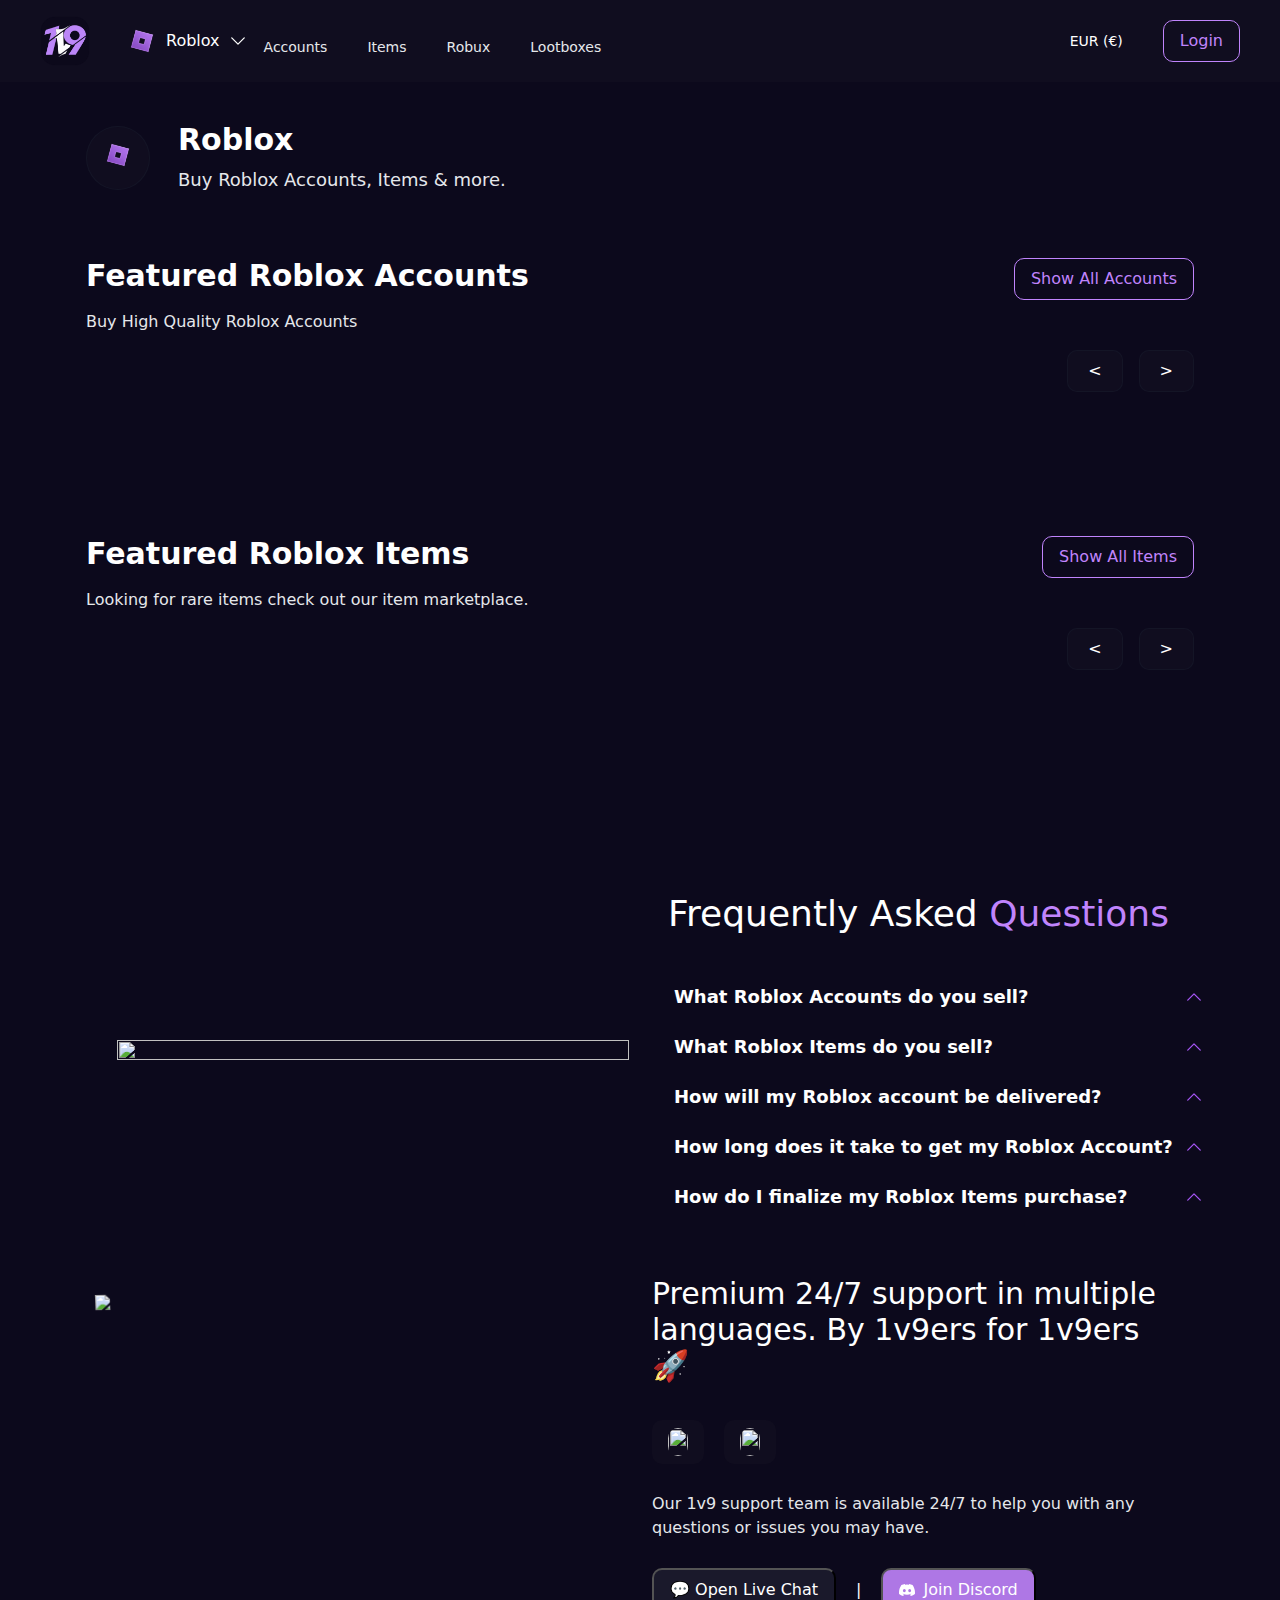
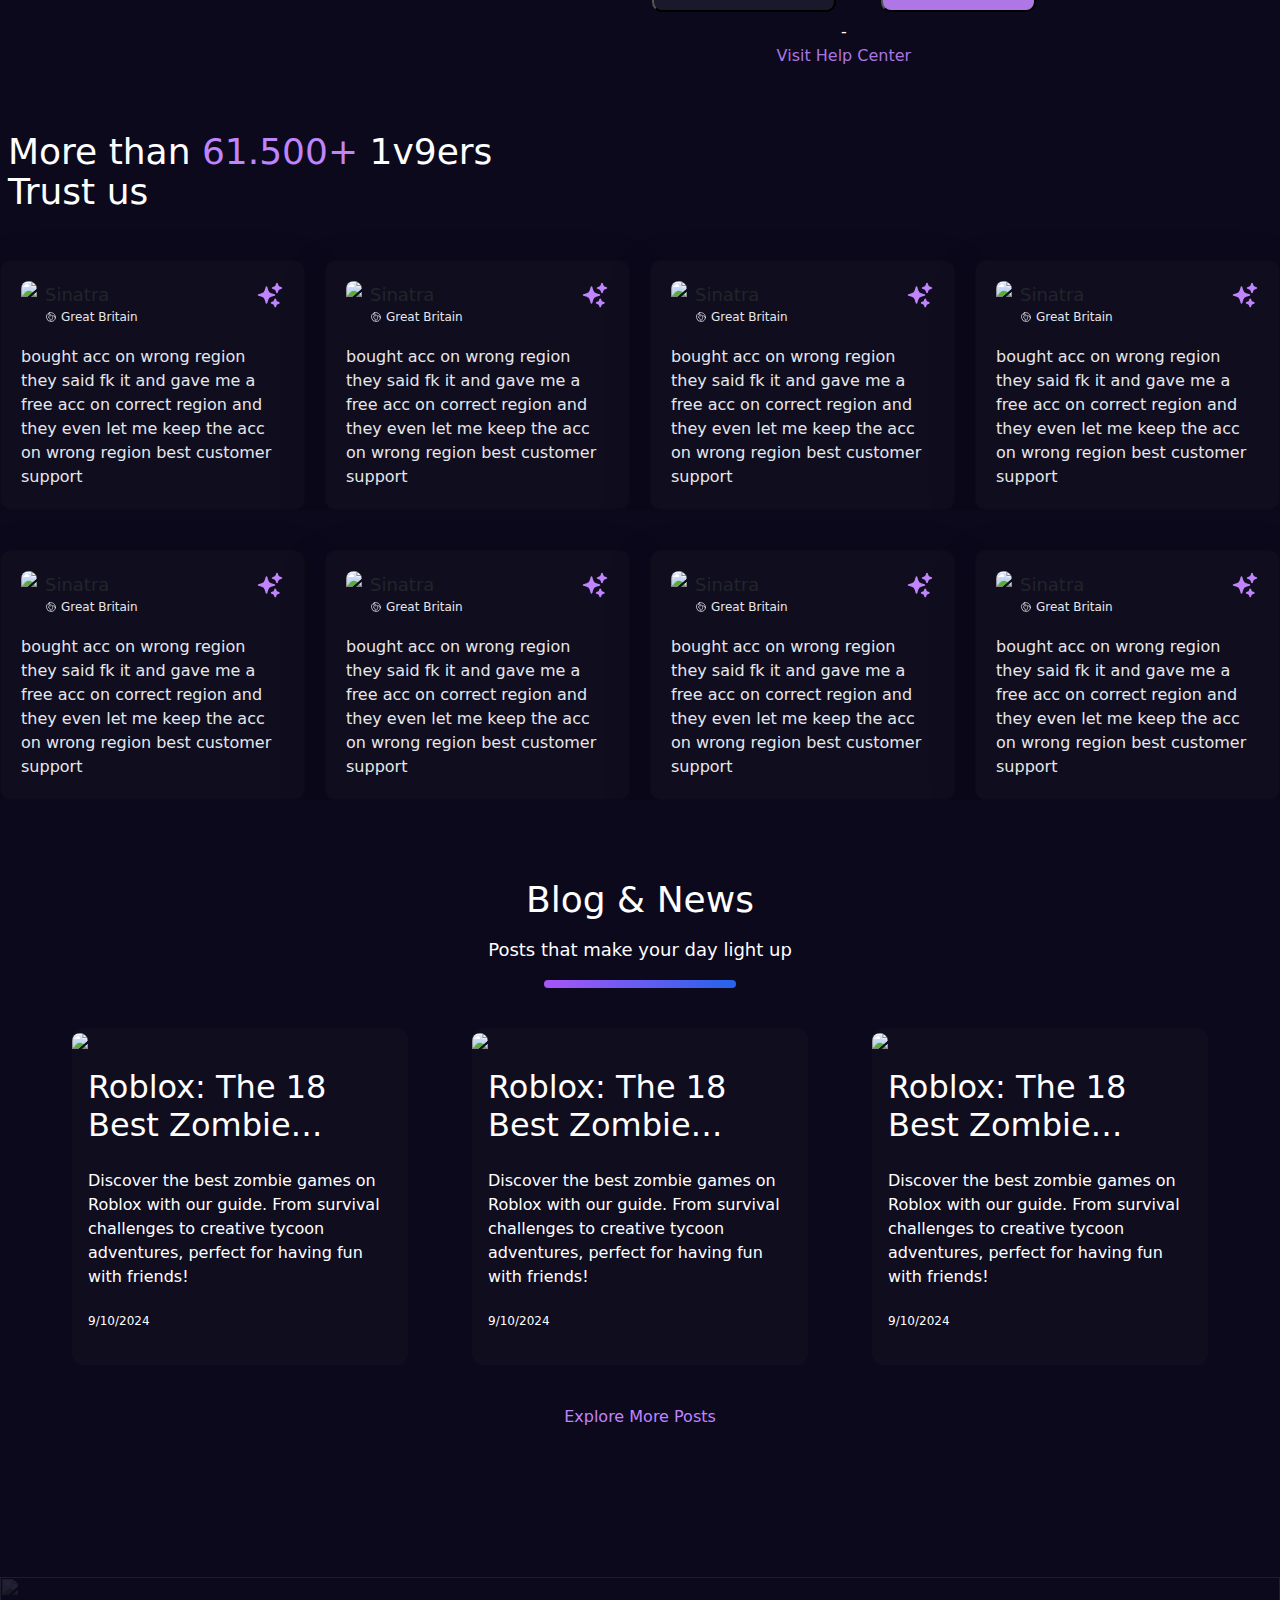
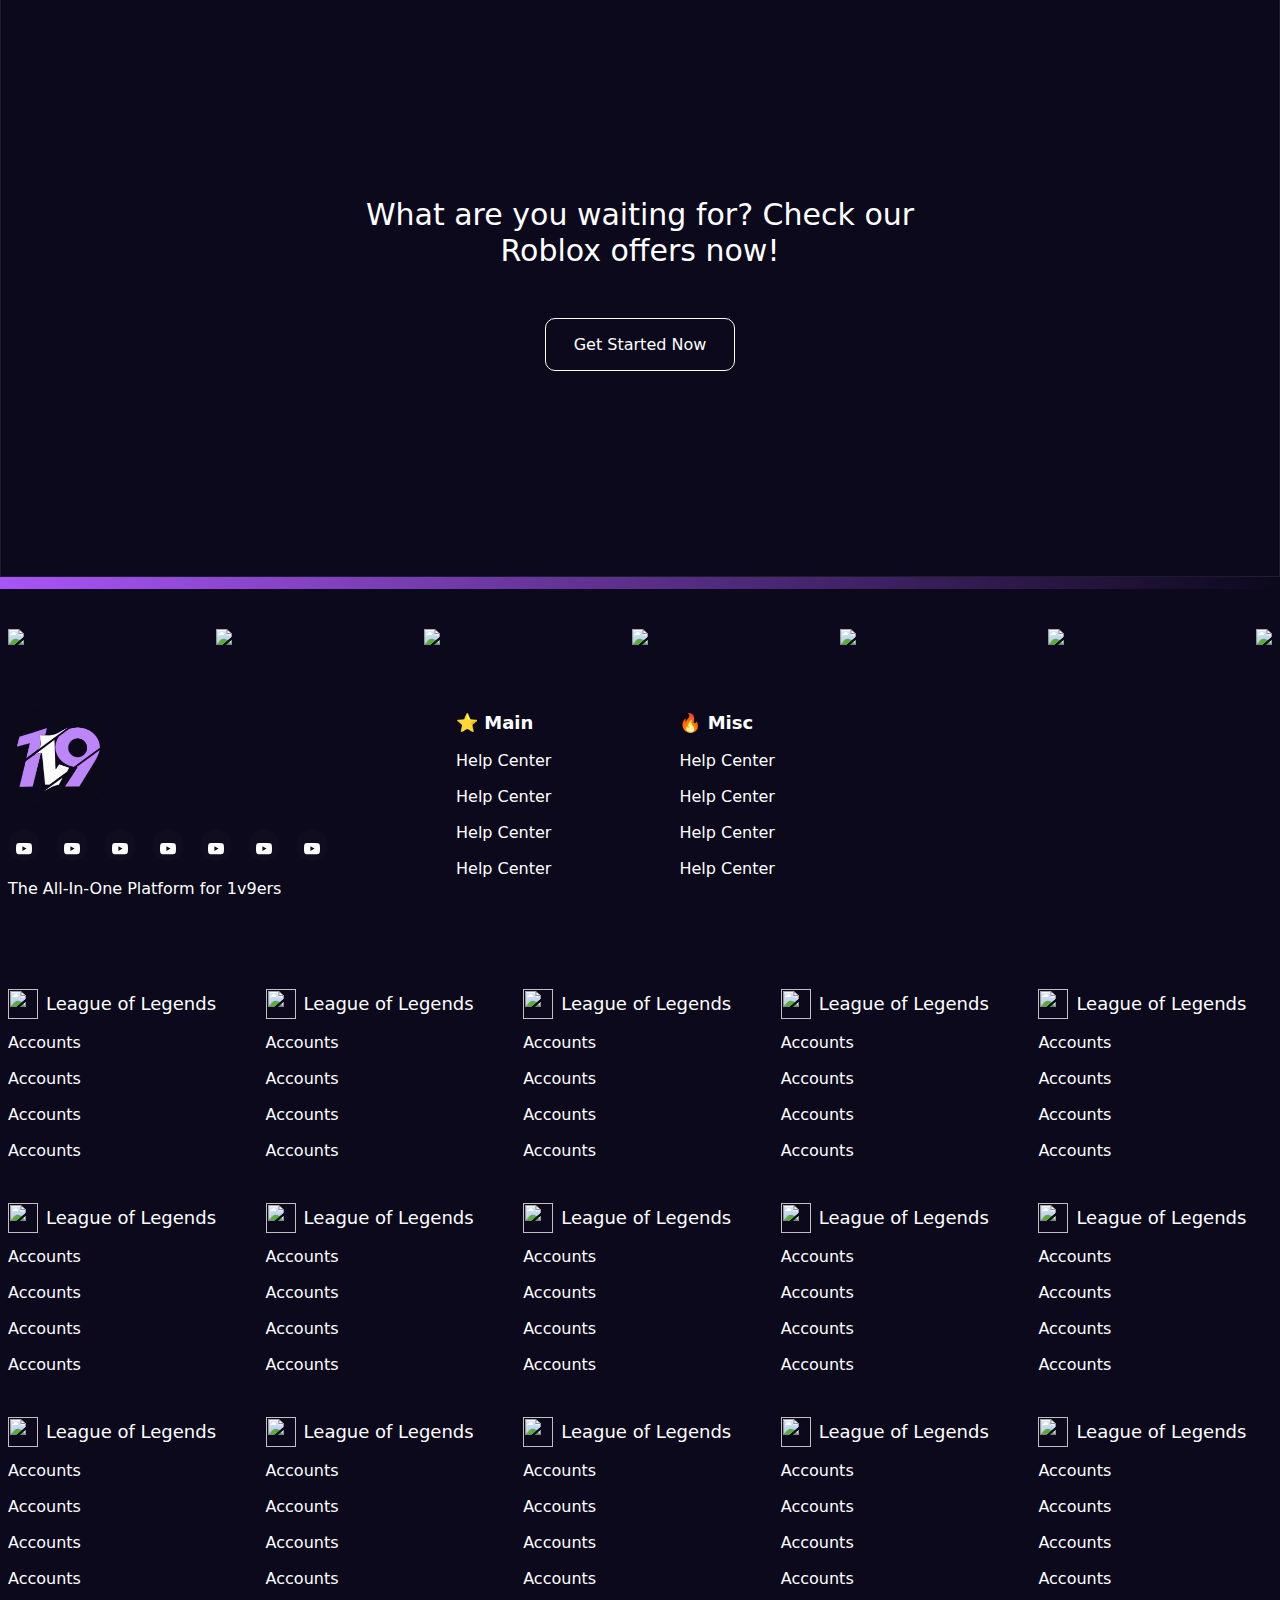
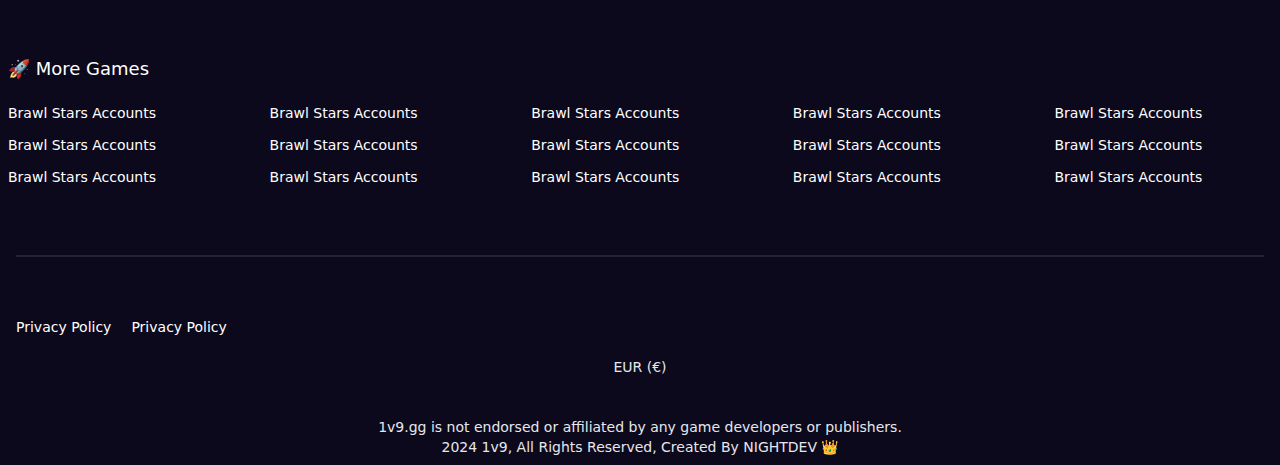
==== index.html @ 34dba6b2 "UI footer" ====
<!DOCTYPE html>
<html lang="en">
<head>
    <meta charset="UTF-8">
    <meta name="viewport" content="width=device-width, initial-scale=1.0">
    <title>Document</title>
    <link href="https://cdn.jsdelivr.net/npm/bootstrap@5.3.3/dist/css/bootstrap.min.css" rel="stylesheet" integrity="sha384-QWTKZyjpPEjISv5WaRU9OFeRpok6YctnYmDr5pNlyT2bRjXh0JMhjY6hW+ALEwIH" crossorigin="anonymous">
    <script src="https://cdn.jsdelivr.net/npm/bootstrap@5.3.3/dist/js/bootstrap.bundle.min.js" integrity="sha384-YvpcrYf0tY3lHB60NNkmXc5s9fDVZLESaAA55NDzOxhy9GkcIdslK1eN7N6jIeHz" crossorigin="anonymous"></script>
    <script src="https://cdnjs.cloudflare.com/ajax/libs/iconify/2.0.0/iconify.min.js" integrity="sha512-lYMiwcB608+RcqJmP93CMe7b4i9G9QK1RbixsNu4PzMRJMsqr/bUrkXUuFzCNsRUo3IXNUr5hz98lINURv5CNA==" crossorigin="anonymous" referrerpolicy="no-referrer"></script>
    <link rel="stylesheet" href="https://cdnjs.cloudflare.com/ajax/libs/OwlCarousel2/2.3.4/assets/owl.carousel.min.css" integrity="sha512-tS3S5qG0BlhnQROyJXvNjeEM4UpMXHrQfTGmbQ1gKmelCxlSEBUaxhRBj/EFTzpbP4RVSrpEikbmdJobCvhE3g==" crossorigin="anonymous" referrerpolicy="no-referrer" />
    <link rel="stylesheet" href="https://cdnjs.cloudflare.com/ajax/libs/OwlCarousel2/2.3.4/assets/owl.theme.default.min.css" integrity="sha512-sMXtMNL1zRzolHYKEujM2AqCLUR9F2C4/05cdbxjjLSRvMQIciEPCQZo++nk7go3BtSuK9kfa/s+a4f4i5pLkw==" crossorigin="anonymous" referrerpolicy="no-referrer" />
    <link rel="stylesheet" href="./styles/common.css"></head>
    <link rel="stylesheet" href="./styles/home.css"></head>
    <link rel="stylesheet" href="./styles/footer.css"></head>
<body>
    <div>
        <div class="mx-auto">
            <div class="header hidden xl:block xl:pb-10">
                <nav class="hidden bg-card shadow-xl xl:w-full justify-items-stretch z-50 rounded-b-20 d-flex flex-row align-items-center py-3 px-10 xl:gap-5 fixed">
                    <div class="shrink-0 d-flex 2xl:gap-16 gap-5 align-items-center">
                        <a href="/" class="opacity-80 hover:opacity-100">
                            <img width="50" height="50" alt="1v9.GG Logo" src="./images/logo.png"/>
                        </a>
                           <button type="button" class="btn-roblox px-4 rounded-20">
                                <div class="d-flex gap-2 align-items-center justify-content-between">
                                    <div class="d-flex gap-2 align-items-center">
                                        <img src="./images/logo-btn-roblox.webp" class="w-8 h-8"/>
                                        <span>
                                            Roblox
                                        </span>
                                    </div>
                                    <svg xmlns="http://www.w3.org/2000/svg" fill="none" viewBox="0 0 24 24" stroke-width="1.5" stroke="currentColor" aria-hidden="true" data-slot="icon" class="w-5"><path stroke-linecap="round" stroke-linejoin="round" d="m19.5 8.25-7.5 7.5-7.5-7.5"></path></svg>
                                </div>
                           </button>
                    </div>
                    <div class="d-flex gap-10 h-full align-items-center">
                        <ul class="d-flex gap-10 align-items-center text-sm text-gray-200">
                            <li class="relative">
                                <a href="#" class="link-hover flex gap-1 items-center hover:text-purple-300 cursor-pointer">
                                    <span class="iconify i-solar:shield-user-outline h-4 w-4"></span>
                                    Accounts
                                </a>
                            </li>
                            <li class="relative">
                                <a href="#" class="link-hover flex gap-1 items-center hover:text-purple-300 cursor-pointer">
                                    <span class="iconify i-solar:shield-user-outline h-4 w-4"></span>
                                    Items
                                </a>
                            </li>
                            <li class="relative">
                                <a href="#" class="link-hover flex gap-1 items-center hover:text-purple-300 cursor-pointer">
                                    <span class="iconify i-solar:shield-user-outline h-4 w-4"></span>
                                    Robux
                                </a>
                            </li>
                            <li class="relative">
                                <a href="#" class="link-hover flex gap-1 items-center hover:text-purple-300 cursor-pointer">
                                    <span class="iconify i-solar:shield-user-outline h-4 w-4"></span>
                                    Lootboxes 
                                </a>
                            </li>
                        </ul>
                    </div>
                    <div class="ms-auto d-flex gap-10 align-item-center">
                        <p class="text-sm cursor-pointer align-content-center">
                            EUR (€) 
                        </p>
                        <a href="#">
                            <div class="btn-login rounded-20 px-4 p-2">
                                <div>
                                    Login
                                </div>
                            </div>
                        </a>
                    </div>
                </nav>
            </div>
            <!-- <div class="header-mob">
                <nav class="menu d-flex flex-column align-items-center py-3 px-4">
                    <div class="">

                    </div>
                </nav>
            </div> -->
            <!-- Content-->
            <div class="container px-4">
                <div class="d-flex pt-10 align-items-center gap-7 flex-wrap justify-content-start">
                    <div class="w-16 h-16 rounded-full bg-card relative border-roblox">
                        <div class="mx-auto w-14 h-14 relative w-fit ">
                            <img src="./images/logo-btn-roblox.webp" alt="logo-roblox" class="w-8 h-8 absolute box-roblox object-contain"/>
                        </div>
                    </div>
                    <div class="text-start">
                        <h1 class="text-3xl fw-bold">Roblox</h1>
                        <p class="text-lg text-gray-200"> Buy Roblox Accounts, Items & more. </p>
                    </div>
                </div>
                <!-- content 1-->
                <div class="py-16">
                    <div class="d-flex flex-wrap gap-5 justify-content-between pb-4">
                        <div>
                            <h2 class="text-3xl fw-semibold">
                                Featured Roblox Accounts
                            </h2>
                            <p class="pt-2 text-gray-200">
                                Buy High Quality Roblox Accounts
                            </p>
                        </div>
                        <div>
                            <button class="btn-login bg-none rounded-20 px-4 p-2">
                                Show All Accounts
                            </button>
                        </div>
                    </div>
                    <div class="d-flex gap-3 justify-content-end pb-4">
                        <div class="">
                            <button class="prev-btn bg-card border-roblox text-white px-5 py-2 rounded-20 disabled:opacity-50"><</button>
                        </div>
                        <div>
                            <button class="next-btn bg-card border-roblox text-white px-5 py-2 rounded-20 disabled:opacity-50">></button>
                        </div>
                    </div>
                    <div class="owl-carousel owl-theme">
                        <div class="item">
                            <div class="card-slide rounded-20 p-3 bg-card">
                                <div class="card-head">
                                    <div class="d-flex justiyf-content-start align-items-center gap-2 pb-2">
                                        <div class="w-6 h-6 w-fit">
                                            <img src="	https://images.1v9.gg/others-4742faaa7fba.webp" class="w-6 h-6 object-contain" alt="logo-roblox">
                                        </div>
                                        <div>
                                            <span class="text-md fw-semibold">Others</span>
                                        </div>
                                    </div>
                                </div>
                                <div class="card-body d-flex flex-column  h-full">
                                    <div class="card-image relative w-full">
                                        <img class="w-full h-48 rounded-20 cursor-pointer" src="https://images.1v9.gg/robloxxx-861d7bbda091.webp"/>
                                    </div>
                                    <div class="card-tag d-flex flex-wrap gap-2 py-3">
                                        <div class="item-tag p-1 px-3 rounded-20 shrink-0">
                                            <p class="text-xs d-flex gap-1 align-items-center">
                                                Game: OTHERS
                                            </p>
                                        </div>
                                        <div class="item-tag p-1 px-3 rounded-20 shrink-0">
                                            <p class="text-xs d-flex gap-1 align-items-center">
                                                Type: OG
                                            </p>
                                        </div>
                                        <div class="item-tag p-1 px-3 rounded-20 shrink-0">
                                            <p class="text-xs d-flex gap-1 align-items-center">
                                                Robux: 0
                                            </p>
                                        </div>
                                        <div class="item-tag p-1 px-3 rounded-20 shrink-0">
                                            <p class="text-xs d-flex gap-1 align-items-center">
                                                Skins: 0
                                            </p>
                                        </div>
                                        <div class="item-tag p-1 px-3 rounded-20 shrink-0">
                                            <p class="text-xs d-flex gap-1 align-items-center">
                                                Champions: 0
                                            </p>
                                        </div>
                                    </div>
                                    <div class="h-05 bg-purple-400-5 mx-auto rounded-20 w-full"></div>
                                    <div class="pt-3">
                                        <p class="text-md font-semibold line-clamp-2">
                                            ✅ ROBLOX ✅ 900 - 3K RANDOM RAP ACCOUNT ✅ CREATION BEFORE 2016  ✅ Full Access ✅ Unverified Account ✅
                                        </p>
                                    </div>
                                    <div class="d-flex text-3xl mt-auto mx-auto font-semibold pt-5">
                                        <p>€9.99</p>
                                        <span class="font-light text-sm align-self-end pb-1-2">EUR</span>
                                    </div>
                                    <div class="h-05 bg-purple-400-5 mx-auto rounded-20 w-full mt-3"></div>
                                    <div class="pt-3 d-flex gap-2 align-items-center justify-content-between">
                                        <button class="btn-card">
                                            <span class="relative z-10 d-flex justify-content-center gap-3">
                                                Buy Now
                                                <svg xmlns="http://www.w3.org/2000/svg" fill="none" viewBox="0 0 24 24" stroke-width="1.5" stroke="currentColor" aria-hidden="true" data-slot="icon" class="w-5"><path stroke-linecap="round" stroke-linejoin="round" d="M17.25 8.25 21 12m0 0-3.75 3.75M21 12H3"></path></svg>
                                            </span>
                                        </button>
                                    </div>
                                    <div class="pt-5 p-2">
                                        <div class="d-flex gap-5 flex-wrap align-items-center">
                                            <div class="d-flex gap-2 align-items-center">
                                                <img src="./images/78f10405aaeea3ebb5de82a49047428ff1b492136f5eb9844e25d2cc7a173d21-fdbe200f8a69.webp" class="w-8 h-8 rounded-full object-cover"/>
                                                <p>SmurfRealm</p>
                                                <img src="./images/supersnic gold.png" class="w-8 h-8 rounded-full object-cover"/>
                                            </div>
                                            <div class="text-gray-200 text-xs ml-auto mr-5 d-flex gap-1">
                                                69 Sold | 
                                                <p class="text-green-400">100%</p>
                                            </div>
                                        </div>
                                    </div>
                                </div>
                            </div>
                        </div>
                        <div class="item">
                            <div class="card-slide rounded-20 p-3 bg-card">
                                <div class="card-head">
                                    <div class="d-flex justiyf-content-start align-items-center gap-2 pb-2">
                                        <div class="w-6 h-6 w-fit">
                                            <img src="	https://images.1v9.gg/others-4742faaa7fba.webp" class="w-6 h-6 object-contain" alt="logo-roblox">
                                        </div>
                                        <div>
                                            <span class="text-md fw-semibold">Others</span>
                                        </div>
                                    </div>
                                </div>
                                <div class="card-body d-flex flex-column  h-full">
                                    <div class="card-image relative w-full">
                                        <img class="w-full h-48 rounded-20 cursor-pointer" src="https://images.1v9.gg/robloxxx-861d7bbda091.webp"/>
                                    </div>
                                    <div class="card-tag d-flex flex-wrap gap-2 py-3">
                                        <div class="item-tag p-1 px-3 rounded-20 shrink-0">
                                            <p class="text-xs d-flex gap-1 align-items-center">
                                                Game: OTHERS
                                            </p>
                                        </div>
                                        <div class="item-tag p-1 px-3 rounded-20 shrink-0">
                                            <p class="text-xs d-flex gap-1 align-items-center">
                                                Type: OG
                                            </p>
                                        </div>
                                        <div class="item-tag p-1 px-3 rounded-20 shrink-0">
                                            <p class="text-xs d-flex gap-1 align-items-center">
                                                Robux: 0
                                            </p>
                                        </div>
                                        <div class="item-tag p-1 px-3 rounded-20 shrink-0">
                                            <p class="text-xs d-flex gap-1 align-items-center">
                                                Skins: 0
                                            </p>
                                        </div>
                                        <div class="item-tag p-1 px-3 rounded-20 shrink-0">
                                            <p class="text-xs d-flex gap-1 align-items-center">
                                                Champions: 0
                                            </p>
                                        </div>
                                    </div>
                                    <div class="h-05 bg-purple-400-5 mx-auto rounded-20 w-full"></div>
                                    <div class="pt-3">
                                        <p class="text-md font-semibold line-clamp-2">
                                            ✅ ROBLOX ✅ 900 - 3K RANDOM RAP ACCOUNT ✅ CREATION BEFORE 2016  ✅ Full Access ✅ Unverified Account ✅
                                        </p>
                                    </div>
                                    <div class="d-flex text-3xl mt-auto mx-auto font-semibold pt-5">
                                        <p>€9.99</p>
                                        <span class="font-light text-sm align-self-end pb-1-2">EUR</span>
                                    </div>
                                    <div class="h-05 bg-purple-400-5 mx-auto rounded-20 w-full mt-3"></div>
                                    <div class="pt-3 d-flex gap-2 align-items-center justify-content-between">
                                        <button class="btn-card">
                                            <span class="relative z-10 d-flex justify-content-center gap-3">
                                                Buy Now
                                                <svg xmlns="http://www.w3.org/2000/svg" fill="none" viewBox="0 0 24 24" stroke-width="1.5" stroke="currentColor" aria-hidden="true" data-slot="icon" class="w-5"><path stroke-linecap="round" stroke-linejoin="round" d="M17.25 8.25 21 12m0 0-3.75 3.75M21 12H3"></path></svg>
                                            </span>
                                        </button>
                                    </div>
                                    <div class="pt-5 p-2">
                                        <div class="d-flex gap-5 flex-wrap align-items-center">
                                            <div class="d-flex gap-2 align-items-center">
                                                <img src="./images/78f10405aaeea3ebb5de82a49047428ff1b492136f5eb9844e25d2cc7a173d21-fdbe200f8a69.webp" class="w-8 h-8 rounded-full object-cover"/>
                                                <p>SmurfRealm</p>
                                                <img src="./images/supersnic gold.png" class="w-8 h-8 rounded-full object-cover"/>
                                            </div>
                                            <div class="text-gray-200 text-xs ml-auto mr-5 d-flex gap-1">
                                                69 Sold | 
                                                <p class="text-green-400">100%</p>
                                            </div>
                                        </div>
                                    </div>
                                </div>
                            </div>
                        </div>
                        <div class="item">
                            <div class="card-slide rounded-20 p-3 bg-card">
                                <div class="card-head">
                                    <div class="d-flex justiyf-content-start align-items-center gap-2 pb-2">
                                        <div class="w-6 h-6 w-fit">
                                            <img src="	https://images.1v9.gg/others-4742faaa7fba.webp" class="w-6 h-6 object-contain" alt="logo-roblox">
                                        </div>
                                        <div>
                                            <span class="text-md fw-semibold">Others</span>
                                        </div>
                                    </div>
                                </div>
                                <div class="card-body d-flex flex-column  h-full">
                                    <div class="card-image relative w-full">
                                        <img class="w-full h-48 rounded-20 cursor-pointer" src="https://images.1v9.gg/robloxxx-861d7bbda091.webp"/>
                                    </div>
                                    <div class="card-tag d-flex flex-wrap gap-2 py-3">
                                        <div class="item-tag p-1 px-3 rounded-20 shrink-0">
                                            <p class="text-xs d-flex gap-1 align-items-center">
                                                Game: OTHERS
                                            </p>
                                        </div>
                                        <div class="item-tag p-1 px-3 rounded-20 shrink-0">
                                            <p class="text-xs d-flex gap-1 align-items-center">
                                                Type: OG
                                            </p>
                                        </div>
                                        <div class="item-tag p-1 px-3 rounded-20 shrink-0">
                                            <p class="text-xs d-flex gap-1 align-items-center">
                                                Robux: 0
                                            </p>
                                        </div>
                                        <div class="item-tag p-1 px-3 rounded-20 shrink-0">
                                            <p class="text-xs d-flex gap-1 align-items-center">
                                                Skins: 0
                                            </p>
                                        </div>
                                        <div class="item-tag p-1 px-3 rounded-20 shrink-0">
                                            <p class="text-xs d-flex gap-1 align-items-center">
                                                Champions: 0
                                            </p>
                                        </div>
                                    </div>
                                    <div class="h-05 bg-purple-400-5 mx-auto rounded-20 w-full"></div>
                                    <div class="pt-3">
                                        <p class="text-md font-semibold line-clamp-2">
                                            ✅ ROBLOX ✅ 900 - 3K RANDOM RAP ACCOUNT ✅ CREATION BEFORE 2016  ✅ Full Access ✅ Unverified Account ✅
                                        </p>
                                    </div>
                                    <div class="d-flex text-3xl mt-auto mx-auto font-semibold pt-5">
                                        <p>€9.99</p>
                                        <span class="font-light text-sm align-self-end pb-1-2">EUR</span>
                                    </div>
                                    <div class="h-05 bg-purple-400-5 mx-auto rounded-20 w-full mt-3"></div>
                                    <div class="pt-3 d-flex gap-2 align-items-center justify-content-between">
                                        <button class="btn-card">
                                            <span class="relative z-10 d-flex justify-content-center gap-3">
                                                Buy Now
                                                <svg xmlns="http://www.w3.org/2000/svg" fill="none" viewBox="0 0 24 24" stroke-width="1.5" stroke="currentColor" aria-hidden="true" data-slot="icon" class="w-5"><path stroke-linecap="round" stroke-linejoin="round" d="M17.25 8.25 21 12m0 0-3.75 3.75M21 12H3"></path></svg>
                                            </span>
                                        </button>
                                    </div>
                                    <div class="pt-5 p-2">
                                        <div class="d-flex gap-5 flex-wrap align-items-center">
                                            <div class="d-flex gap-2 align-items-center">
                                                <img src="./images/78f10405aaeea3ebb5de82a49047428ff1b492136f5eb9844e25d2cc7a173d21-fdbe200f8a69.webp" class="w-8 h-8 rounded-full object-cover"/>
                                                <p>SmurfRealm</p>
                                                <img src="./images/supersnic gold.png" class="w-8 h-8 rounded-full object-cover"/>
                                            </div>
                                            <div class="text-gray-200 text-xs ml-auto mr-5 d-flex gap-1">
                                                69 Sold | 
                                                <p class="text-green-400">100%</p>
                                            </div>
                                        </div>
                                    </div>
                                </div>
                            </div>
                        </div>
                        <div class="item">
                            <div class="card-slide rounded-20 p-3 bg-card">
                                <div class="card-head">
                                    <div class="d-flex justiyf-content-start align-items-center gap-2 pb-2">
                                        <div class="w-6 h-6 w-fit">
                                            <img src="	https://images.1v9.gg/others-4742faaa7fba.webp" class="w-6 h-6 object-contain" alt="logo-roblox">
                                        </div>
                                        <div>
                                            <span class="text-md fw-semibold">Others</span>
                                        </div>
                                    </div>
                                </div>
                                <div class="card-body d-flex flex-column  h-full">
                                    <div class="card-image relative w-full">
                                        <img class="w-full h-48 rounded-20 cursor-pointer" src="https://images.1v9.gg/robloxxx-861d7bbda091.webp"/>
                                    </div>
                                    <div class="card-tag d-flex flex-wrap gap-2 py-3">
                                        <div class="item-tag p-1 px-3 rounded-20 shrink-0">
                                            <p class="text-xs d-flex gap-1 align-items-center">
                                                Game: OTHERS
                                            </p>
                                        </div>
                                        <div class="item-tag p-1 px-3 rounded-20 shrink-0">
                                            <p class="text-xs d-flex gap-1 align-items-center">
                                                Type: OG
                                            </p>
                                        </div>
                                        <div class="item-tag p-1 px-3 rounded-20 shrink-0">
                                            <p class="text-xs d-flex gap-1 align-items-center">
                                                Robux: 0
                                            </p>
                                        </div>
                                        <div class="item-tag p-1 px-3 rounded-20 shrink-0">
                                            <p class="text-xs d-flex gap-1 align-items-center">
                                                Skins: 0
                                            </p>
                                        </div>
                                        <div class="item-tag p-1 px-3 rounded-20 shrink-0">
                                            <p class="text-xs d-flex gap-1 align-items-center">
                                                Champions: 0
                                            </p>
                                        </div>
                                    </div>
                                    <div class="h-05 bg-purple-400-5 mx-auto rounded-20 w-full"></div>
                                    <div class="pt-3">
                                        <p class="text-md font-semibold line-clamp-2">
                                            ✅ ROBLOX ✅ 900 - 3K RANDOM RAP ACCOUNT ✅ CREATION BEFORE 2016  ✅ Full Access ✅ Unverified Account ✅
                                        </p>
                                    </div>
                                    <div class="d-flex text-3xl mt-auto mx-auto font-semibold pt-5">
                                        <p>€9.99</p>
                                        <span class="font-light text-sm align-self-end pb-1-2">EUR</span>
                                    </div>
                                    <div class="h-05 bg-purple-400-5 mx-auto rounded-20 w-full mt-3"></div>
                                    <div class="pt-3 d-flex gap-2 align-items-center justify-content-between">
                                        <button class="btn-card">
                                            <span class="relative z-10 d-flex justify-content-center gap-3">
                                                Buy Now
                                                <svg xmlns="http://www.w3.org/2000/svg" fill="none" viewBox="0 0 24 24" stroke-width="1.5" stroke="currentColor" aria-hidden="true" data-slot="icon" class="w-5"><path stroke-linecap="round" stroke-linejoin="round" d="M17.25 8.25 21 12m0 0-3.75 3.75M21 12H3"></path></svg>
                                            </span>
                                        </button>
                                    </div>
                                    <div class="pt-5 p-2">
                                        <div class="d-flex gap-5 flex-wrap align-items-center">
                                            <div class="d-flex gap-2 align-items-center">
                                                <img src="./images/78f10405aaeea3ebb5de82a49047428ff1b492136f5eb9844e25d2cc7a173d21-fdbe200f8a69.webp" class="w-8 h-8 rounded-full object-cover"/>
                                                <p>SmurfRealm</p>
                                                <img src="./images/supersnic gold.png" class="w-8 h-8 rounded-full object-cover"/>
                                            </div>
                                            <div class="text-gray-200 text-xs ml-auto mr-5 d-flex gap-1">
                                                69 Sold | 
                                                <p class="text-green-400">100%</p>
                                            </div>
                                        </div>
                                    </div>
                                </div>
                            </div>
                        </div>
                        <div class="item">
                            <div class="card-slide rounded-20 p-3 bg-card">
                                <div class="card-head">
                                    <div class="d-flex justiyf-content-start align-items-center gap-2 pb-2">
                                        <div class="w-6 h-6 w-fit">
                                            <img src="	https://images.1v9.gg/others-4742faaa7fba.webp" class="w-6 h-6 object-contain" alt="logo-roblox">
                                        </div>
                                        <div>
                                            <span class="text-md fw-semibold">Others</span>
                                        </div>
                                    </div>
                                </div>
                                <div class="card-body d-flex flex-column  h-full">
                                    <div class="card-image relative w-full">
                                        <img class="w-full h-48 rounded-20 cursor-pointer" src="https://images.1v9.gg/robloxxx-861d7bbda091.webp"/>
                                    </div>
                                    <div class="card-tag d-flex flex-wrap gap-2 py-3">
                                        <div class="item-tag p-1 px-3 rounded-20 shrink-0">
                                            <p class="text-xs d-flex gap-1 align-items-center">
                                                Game: OTHERS
                                            </p>
                                        </div>
                                        <div class="item-tag p-1 px-3 rounded-20 shrink-0">
                                            <p class="text-xs d-flex gap-1 align-items-center">
                                                Type: OG
                                            </p>
                                        </div>
                                        <div class="item-tag p-1 px-3 rounded-20 shrink-0">
                                            <p class="text-xs d-flex gap-1 align-items-center">
                                                Robux: 0
                                            </p>
                                        </div>
                                        <div class="item-tag p-1 px-3 rounded-20 shrink-0">
                                            <p class="text-xs d-flex gap-1 align-items-center">
                                                Skins: 0
                                            </p>
                                        </div>
                                        <div class="item-tag p-1 px-3 rounded-20 shrink-0">
                                            <p class="text-xs d-flex gap-1 align-items-center">
                                                Champions: 0
                                            </p>
                                        </div>
                                    </div>
                                    <div class="h-05 bg-purple-400-5 mx-auto rounded-20 w-full"></div>
                                    <div class="pt-3">
                                        <p class="text-md font-semibold line-clamp-2">
                                            ✅ ROBLOX ✅ 900 - 3K RANDOM RAP ACCOUNT ✅ CREATION BEFORE 2016  ✅ Full Access ✅ Unverified Account ✅
                                        </p>
                                    </div>
                                    <div class="d-flex text-3xl mt-auto mx-auto font-semibold pt-5">
                                        <p>€9.99</p>
                                        <span class="font-light text-sm align-self-end pb-1-2">EUR</span>
                                    </div>
                                    <div class="h-05 bg-purple-400-5 mx-auto rounded-20 w-full mt-3"></div>
                                    <div class="pt-3 d-flex gap-2 align-items-center justify-content-between">
                                        <button class="btn-card">
                                            <span class="relative z-10 d-flex justify-content-center gap-3">
                                                Buy Now
                                                <svg xmlns="http://www.w3.org/2000/svg" fill="none" viewBox="0 0 24 24" stroke-width="1.5" stroke="currentColor" aria-hidden="true" data-slot="icon" class="w-5"><path stroke-linecap="round" stroke-linejoin="round" d="M17.25 8.25 21 12m0 0-3.75 3.75M21 12H3"></path></svg>
                                            </span>
                                        </button>
                                    </div>
                                    <div class="pt-5 p-2">
                                        <div class="d-flex gap-5 flex-wrap align-items-center">
                                            <div class="d-flex gap-2 align-items-center">
                                                <img src="./images/78f10405aaeea3ebb5de82a49047428ff1b492136f5eb9844e25d2cc7a173d21-fdbe200f8a69.webp" class="w-8 h-8 rounded-full object-cover"/>
                                                <p>SmurfRealm</p>
                                                <img src="./images/supersnic gold.png" class="w-8 h-8 rounded-full object-cover"/>
                                            </div>
                                            <div class="text-gray-200 text-xs ml-auto mr-5 d-flex gap-1">
                                                69 Sold | 
                                                <p class="text-green-400">100%</p>
                                            </div>
                                        </div>
                                    </div>
                                </div>
                            </div>
                        </div>
                    </div>
                </div>
                <!-- content 1-->

                <!-- content 2-->
                    <div class="py-16">
                        <div class="d-flex flex-wrap gap-5 justify-content-between pb-4">
                            <div>
                                <h2 class="text-3xl fw-semibold">
                                    Featured Roblox Items
                                </h2>
                                <p class="pt-2 text-gray-200">
                                    Looking for rare items check out our item marketplace.
                                </p>
                            </div>
                            <div>
                                <button class="btn-login bg-none rounded-20 px-4 p-2">
                                    Show All Items
                                </button>
                            </div>
                        </div>
                        <div class="d-flex gap-3 justify-content-end pb-4">
                            <div class="">
                                <button class="prev-btn-2 bg-card border-roblox text-white px-5 py-2 rounded-20 disabled:opacity-50"><</button>
                            </div>
                            <div>
                                <button class="next-btn-2 bg-card border-roblox text-white px-5 py-2 rounded-20 disabled:opacity-50">></button>
                            </div>
                        </div>
                        <div class="owl-carousel owl-theme">
                            <div class="item">
                                <div class="card-slide rounded-20 p-3 bg-card">
                                    <div class="card-body d-flex flex-column  h-full">
                                        <div class="d-flex flex-row gap-5">
                                            <div class="card-image d-block relative w-full h-32">
                                                <img class="w-full h-32 rounded-20 cursor-pointer object-cover" src="https://images.1v9.gg/icon-c06f8905534e.webp"/>
                                            </div>
                                            <div>
                                                <div>
                                                    <p class="text-lg sm:text-md hover:text-purple-400 font-semibold line-clamp-2">
                                                        Pet Simulator ✨ Huge Crocodile ❤️ Lightning Fast Delivery ⚡ Pet Simulator 99 💵 Best Value 🔥
                                                    </p>
                                                </div>
                                                <div class="card-tag d-flex flex-column gap-2 py-3">
                                                    <div class="item-tag w-fit p-1 px-3 rounded-20 shrink-0">
                                                        <p class="text-xs d-flex gap-1 align-items-center">
                                                            Delivery Speed: 1 hour
                                                        </p>
                                                    </div>
                                                    <div class="item-tag w-fit p-1 px-3 rounded-20 shrink-0">
                                                        <p class="text-xs d-flex gap-1 align-items-center">
                                                            Stock: 999
                                                        </p>
                                                    </div>
                                                </div>
                                            </div>
                                        </div>
                                        <div class="d-flex text-3xl mt-auto mx-auto font-semibold pt-5">
                                            <p>€9.99</p>
                                            <span class="font-light text-sm align-self-end pb-1-2">EUR</span>
                                        </div>
                                        <div class="pt-3 d-flex gap-2 align-items-center justify-content-between">
                                            <button class="btn-card">
                                                <span class="relative z-10 d-flex justify-content-center gap-3">
                                                    Buy Now
                                                    <svg xmlns="http://www.w3.org/2000/svg" fill="none" viewBox="0 0 24 24" stroke-width="1.5" stroke="currentColor" aria-hidden="true" data-slot="icon" class="w-5"><path stroke-linecap="round" stroke-linejoin="round" d="M17.25 8.25 21 12m0 0-3.75 3.75M21 12H3"></path></svg>
                                                </span>
                                            </button>
                                        </div>
                                        <div class="pt-5 p-2">
                                            <div class="d-flex gap-5 flex-wrap align-items-center">
                                                <div class="d-flex gap-2 align-items-center">
                                                    <img src="./images/78f10405aaeea3ebb5de82a49047428ff1b492136f5eb9844e25d2cc7a173d21-fdbe200f8a69.webp" class="w-8 h-8 rounded-full object-cover"/>
                                                    <p>SmurfRealm</p>
                                                    <img src="./images/supersnic gold.png" class="w-8 h-8 rounded-full object-cover"/>
                                                </div>
                                                <div class="text-gray-200 text-xs ml-auto mr-5 d-flex gap-1">
                                                    69 Sold | 
                                                    <p class="text-green-400">100%</p>
                                                </div>
                                            </div>
                                        </div>
                                    </div>
                                </div>
                            </div>
                        </div>
                    </div>
                <!-- content 2-->
                <!--content 3-->
                    <section class="pt-36">
                        <div class="px-4 mx-auto overflow-x-hidden container">
                            <div class="row align-items-center">
                                <div class="col-xl-6">
                                    <div class="max-w-lg mx-auto">
                                        <img class="object-cover h-full w-full" src="https://images.1v9.gg/frequently%20ask%20questions.webp">
                                    </div>
                                </div>
                                <div class="col-xl-6">
                                    <div class="d-flex flex-column align-items-start justify-content-start">
                                        <h2 class="text-4xl font-semibold text-start pb-10">
                                            Frequently Asked 
                                            <span class="text-purple-400">Questions</span>
                                        </h2>
                                        <div class="d-flex flex-column w-full gap-5 justify-content-start align-items-center">
                                            <div class="w-full">
                                                <button type="button" class="d-flex w-full bg-none text-white border border-0 justify-content-between cursor-pointer fw-medium text-start">
                                                    <span class="text-lg fw-semibold">What Roblox Accounts do you sell?</span>
                                                    <svg xmlns="http://www.w3.org/2000/svg" fill="none" viewBox="0 0 24 24" stroke-width="1.5" stroke="currentColor" aria-hidden="true" data-slot="icon" class="h-5 w-5 text-purple-500"><path stroke-linecap="round" stroke-linejoin="round" d="m4.5 15.75 7.5-7.5 7.5 7.5"></path></svg>
                                                </button>
                                            </div>
                                            <div class="w-full">
                                                <button type="button" class="d-flex w-full bg-none text-white border border-0 justify-content-between cursor-pointer fw-medium text-start">
                                                    <span class="text-lg fw-semibold">What Roblox Items do you sell?</span>
                                                    <svg xmlns="http://www.w3.org/2000/svg" fill="none" viewBox="0 0 24 24" stroke-width="1.5" stroke="currentColor" aria-hidden="true" data-slot="icon" class="h-5 w-5 text-purple-500"><path stroke-linecap="round" stroke-linejoin="round" d="m4.5 15.75 7.5-7.5 7.5 7.5"></path></svg>
                                                </button>
                                            </div>
                                            <div class="w-full">
                                                <button type="button" class="d-flex w-full bg-none text-white border border-0 justify-content-between cursor-pointer fw-medium text-start">
                                                    <span class="text-lg fw-semibold">How will my Roblox account be delivered?</span>
                                                    <svg xmlns="http://www.w3.org/2000/svg" fill="none" viewBox="0 0 24 24" stroke-width="1.5" stroke="currentColor" aria-hidden="true" data-slot="icon" class="h-5 w-5 text-purple-500"><path stroke-linecap="round" stroke-linejoin="round" d="m4.5 15.75 7.5-7.5 7.5 7.5"></path></svg>
                                                </button>
                                            </div>
                                            <div class="w-full">
                                                <button type="button" class="d-flex w-full bg-none text-white border border-0 justify-content-between cursor-pointer fw-medium text-start">
                                                    <span class="text-lg fw-semibold">How long does it take to get my Roblox Account?</span>
                                                    <svg xmlns="http://www.w3.org/2000/svg" fill="none" viewBox="0 0 24 24" stroke-width="1.5" stroke="currentColor" aria-hidden="true" data-slot="icon" class="h-5 w-5 text-purple-500"><path stroke-linecap="round" stroke-linejoin="round" d="m4.5 15.75 7.5-7.5 7.5 7.5"></path></svg>
                                                </button>
                                            </div>
                                            <div class="w-full">
                                                <button type="button" class="d-flex w-full bg-none text-white border border-0 justify-content-between cursor-pointer fw-medium text-start">
                                                    <span class="text-lg fw-semibold">How do I finalize my Roblox Items purchase?</span>
                                                    <svg xmlns="http://www.w3.org/2000/svg" fill="none" viewBox="0 0 24 24" stroke-width="1.5" stroke="currentColor" aria-hidden="true" data-slot="icon" class="h-5 w-5 text-purple-500"><path stroke-linecap="round" stroke-linejoin="round" d="m4.5 15.75 7.5-7.5 7.5 7.5"></path></svg>
                                                </button>
                                            </div>
                                        </div>
                                    </div>
                                </div>
                                </div>
                            </div>
                        </div>
                    </section>
                <!--content 3-->
                <!--content 4-->
                    <section class="px-2 mx-auto py-16 container">
                        <div class="row align-items-center">
                            <div class="col">
                                <div class="perspective h-full min-h-96">
                                    <img class="object-contain perspective-child-right h-auto" src="https://images.1v9.gg/1v9%20customer%20support.webp"/>
                                </div>
                            </div>
                            <div class="col">
                                <div class="d-flex flex-column gap-7 max-w-lg text-start">
                                    <h2 class="text-3xl font-semibold">
                                        Premium 24/7 support in multiple languages. By 1v9ers for 1v9ers 🚀 
                                    </h2>
                                    <div class="d-flex gap-5 flex-wrap align-items-center  justify-content-start">
                                        <div class="bg-card rounded-20 p-2 px-4">
                                            <img class="rounded-20 object-cover h-7 w-full" src="https://images.1v9.gg/spain.webp"/>
                                        </div>
                                        <div class="bg-card rounded-20 p-2 px-4">
                                            <img class="rounded-20 object-cover h-7 w-full" src="https://images.1v9.gg/america.webp"/>
                                        </div>
                                    </div>
                                    <div>
                                        <p class="text-gray-200">
                                            Our 1v9 support team is available 24/7 to help you with any questions or issues you may have. 
                                        </p>
                                    </div>
                                    <div class="d-flex flex-column w-fit">
                                        <div class="d-flex gap-5 flex-wrap align-items-center justify-content-start">
                                            <button class="bg-gray-400-10  transition-all duration-300 ease-in-out text-white px-4 py-2 rounded-20">
                                                💬 Open Live Chat 
                                            </button>
                                            <div class="text-gray-300/20 d-block"> | </div>
                                            <button class="bg-purple-400-90 hover:bg-purple-500/90 transition-all duration-300 ease-in-out text-white px-4 py-2 rounded-20 d-flex gap-2 align-items-center">
                                                <svg xmlns="http://www.w3.org/2000/svg" fill="currentColor" viewBox="0 0 16 16" class="w-4 h-4"><path d="M13.545 2.907a13.227 13.227 0 0 0-3.257-1.011.05.05 0 0 0-.052.025c-.141.25-.297.577-.406.833a12.19 12.19 0 0 0-3.658 0 8.258 8.258 0 0 0-.412-.833.051.051 0 0 0-.052-.025c-1.125.194-2.22.534-3.257 1.011a.041.041 0 0 0-.021.018C.356 6.024-.213 9.047.066 12.032c.001.014.01.028.021.037a13.276 13.276 0 0 0 3.995 2.02.05.05 0 0 0 .056-.019c.308-.42.582-.863.818-1.329a.05.05 0 0 0-.01-.059.051.051 0 0 0-.018-.011 8.875 8.875 0 0 1-1.248-.595.05.05 0 0 1-.02-.066.051.051 0 0 1 .015-.019c.084-.063.168-.129.248-.195a.05.05 0 0 1 .051-.007c2.619 1.196 5.454 1.196 8.041 0a.052.052 0 0 1 .053.007c.08.066.164.132.248.195a.051.051 0 0 1-.004.085 8.254 8.254 0 0 1-1.249.594.05.05 0 0 0-.03.03.052.052 0 0 0 .003.041c.24.465.515.909.817 1.329a.05.05 0 0 0 .056.019 13.235 13.235 0 0 0 4.001-2.02.049.049 0 0 0 .021-.037c.334-3.451-.559-6.449-2.366-9.106a.034.034 0 0 0-.02-.019Zm-8.198 7.307c-.789 0-1.438-.724-1.438-1.612 0-.889.637-1.613 1.438-1.613.807 0 1.45.73 1.438 1.613 0 .888-.637 1.612-1.438 1.612Zm5.316 0c-.788 0-1.438-.724-1.438-1.612 0-.889.637-1.613 1.438-1.613.807 0 1.451.73 1.438 1.613 0 .888-.631 1.612-1.438 1.612Z"></path></svg>
                                                Join Discord 
                                            </button>
                                        </div>
                                        <div class="pt-2 text-center">
                                            -
                                            <a href="#" class="text-purple-400-90 hover:text-purple-500/90 transition-all duration-300 ease-in-out">
                                                <p> Visit Help Center </p>
                                            </a>
                                        </div>
                                    </div>
                                </div>
                            </div>
                        </div>
                    </section>
                <!--content 4-->

                <!--content 5-->
                    <section class="pt-32">
                        <div>
                            <div class="max-w-7xl px-2 mx-auto">
                                <div>
                                    <h3 class="text-4xl font-semibold max-w-lg">
                                        More than 
                                        <span class="text-purple-400">
                                            61.500+
                                        </span> 
                                        1v9ers &nbsp; Trust us
                                    </h3>
                                </div>

                            </div>
                            <div class="max-w-7xl mx-auto overflow-hidden relative [mask-image:linear-gradient(to_right,transparent,black_15%,black_85%,transparent)] dark:border-[#00B67B]/5">
                                <div class="relative w-full holderBox">
                                    <div class="d-flex flex-row w-auto gap-5 holder1 pt-10">
                                        <!--item -->
                                        <div class="bg-card card shadow-lg p-5 rounded-20 shrink-0 select-none slide-left d-flex flex-column">
                                            <div class="d-flex justify-content-between">
                                                <div class="d-flex gap-2 align-center grow">
                                                    <img src="https://images.1v9.gg/73x73.webp" class="rounded-full"/>
                                                    <div>
                                                        <p class="text-lg font-semibold">
                                                            Sinatra
                                                        </p>
                                                        <p class="text-gray-200 text-xs d-flex gap-1 align-items-center">
                                                            <svg xmlns="http://www.w3.org/2000/svg" fill="none" viewBox="0 0 24 24" stroke-width="1.5" stroke="currentColor" aria-hidden="true" data-slot="icon" class="w-3 h-3" data-v-9badb5b4=""><path stroke-linecap="round" stroke-linejoin="round" d="m20.893 13.393-1.135-1.135a2.252 2.252 0 0 1-.421-.585l-1.08-2.16a.414.414 0 0 0-.663-.107.827.827 0 0 1-.812.21l-1.273-.363a.89.89 0 0 0-.738 1.595l.587.39c.59.395.674 1.23.172 1.732l-.2.2c-.212.212-.33.498-.33.796v.41c0 .409-.11.809-.32 1.158l-1.315 2.191a2.11 2.11 0 0 1-1.81 1.025 1.055 1.055 0 0 1-1.055-1.055v-1.172c0-.92-.56-1.747-1.414-2.089l-.655-.261a2.25 2.25 0 0 1-1.383-2.46l.007-.042a2.25 2.25 0 0 1 .29-.787l.09-.15a2.25 2.25 0 0 1 2.37-1.048l1.178.236a1.125 1.125 0 0 0 1.302-.795l.208-.73a1.125 1.125 0 0 0-.578-1.315l-.665-.332-.091.091a2.25 2.25 0 0 1-1.591.659h-.18c-.249 0-.487.1-.662.274a.931.931 0 0 1-1.458-1.137l1.411-2.353a2.25 2.25 0 0 0 .286-.76m11.928 9.869A9 9 0 0 0 8.965 3.525m11.928 9.868A9 9 0 1 1 8.965 3.525"></path></svg>
                                                            Great Britain
                                                        </p>
                                                    </div>
                                                </div>
                                                <svg xmlns="http://www.w3.org/2000/svg" viewBox="0 0 24 24" fill="currentColor" aria-hidden="true" data-slot="icon" class="w-7 h-7 text-purple-400" data-v-9badb5b4=""><path fill-rule="evenodd" d="M9 4.5a.75.75 0 0 1 .721.544l.813 2.846a3.75 3.75 0 0 0 2.576 2.576l2.846.813a.75.75 0 0 1 0 1.442l-2.846.813a3.75 3.75 0 0 0-2.576 2.576l-.813 2.846a.75.75 0 0 1-1.442 0l-.813-2.846a3.75 3.75 0 0 0-2.576-2.576l-2.846-.813a.75.75 0 0 1 0-1.442l2.846-.813A3.75 3.75 0 0 0 7.466 7.89l.813-2.846A.75.75 0 0 1 9 4.5ZM18 1.5a.75.75 0 0 1 .728.568l.258 1.036c.236.94.97 1.674 1.91 1.91l1.036.258a.75.75 0 0 1 0 1.456l-1.036.258c-.94.236-1.674.97-1.91 1.91l-.258 1.036a.75.75 0 0 1-1.456 0l-.258-1.036a2.625 2.625 0 0 0-1.91-1.91l-1.036-.258a.75.75 0 0 1 0-1.456l1.036-.258a2.625 2.625 0 0 0 1.91-1.91l.258-1.036A.75.75 0 0 1 18 1.5ZM16.5 15a.75.75 0 0 1 .712.513l.394 1.183c.15.447.5.799.948.948l1.183.395a.75.75 0 0 1 0 1.422l-1.183.395c-.447.15-.799.5-.948.948l-.395 1.183a.75.75 0 0 1-1.422 0l-.395-1.183a1.5 1.5 0 0 0-.948-.948l-1.183-.395a.75.75 0 0 1 0-1.422l1.183-.395c.447-.15.799-.5.948-.948l.395-1.183A.75.75 0 0 1 16.5 15Z" clip-rule="evenodd"></path></svg>
                                            </div>
                                            <div class="mt-5 grow">
                                                <p class="text-gray-200 text-md">
                                                    bought acc on wrong region they said fk it and gave me a free acc on correct region and they even let me keep the acc on wrong region best customer support
                                                </p>
                                            </div>
                                        </div>

                                        <div class="bg-card card shadow-lg p-5 rounded-20 shrink-0 select-none slide-left d-flex flex-column">
                                            <div class="d-flex justify-content-between">
                                                <div class="d-flex gap-2 align-center grow">
                                                    <img src="https://images.1v9.gg/73x73.webp" class="rounded-full"/>
                                                    <div>
                                                        <p class="text-lg font-semibold">
                                                            Sinatra
                                                        </p>
                                                        <p class="text-gray-200 text-xs d-flex gap-1 align-items-center">
                                                            <svg xmlns="http://www.w3.org/2000/svg" fill="none" viewBox="0 0 24 24" stroke-width="1.5" stroke="currentColor" aria-hidden="true" data-slot="icon" class="w-3 h-3" data-v-9badb5b4=""><path stroke-linecap="round" stroke-linejoin="round" d="m20.893 13.393-1.135-1.135a2.252 2.252 0 0 1-.421-.585l-1.08-2.16a.414.414 0 0 0-.663-.107.827.827 0 0 1-.812.21l-1.273-.363a.89.89 0 0 0-.738 1.595l.587.39c.59.395.674 1.23.172 1.732l-.2.2c-.212.212-.33.498-.33.796v.41c0 .409-.11.809-.32 1.158l-1.315 2.191a2.11 2.11 0 0 1-1.81 1.025 1.055 1.055 0 0 1-1.055-1.055v-1.172c0-.92-.56-1.747-1.414-2.089l-.655-.261a2.25 2.25 0 0 1-1.383-2.46l.007-.042a2.25 2.25 0 0 1 .29-.787l.09-.15a2.25 2.25 0 0 1 2.37-1.048l1.178.236a1.125 1.125 0 0 0 1.302-.795l.208-.73a1.125 1.125 0 0 0-.578-1.315l-.665-.332-.091.091a2.25 2.25 0 0 1-1.591.659h-.18c-.249 0-.487.1-.662.274a.931.931 0 0 1-1.458-1.137l1.411-2.353a2.25 2.25 0 0 0 .286-.76m11.928 9.869A9 9 0 0 0 8.965 3.525m11.928 9.868A9 9 0 1 1 8.965 3.525"></path></svg>
                                                            Great Britain
                                                        </p>
                                                    </div>
                                                </div>
                                                <svg xmlns="http://www.w3.org/2000/svg" viewBox="0 0 24 24" fill="currentColor" aria-hidden="true" data-slot="icon" class="w-7 h-7 text-purple-400" data-v-9badb5b4=""><path fill-rule="evenodd" d="M9 4.5a.75.75 0 0 1 .721.544l.813 2.846a3.75 3.75 0 0 0 2.576 2.576l2.846.813a.75.75 0 0 1 0 1.442l-2.846.813a3.75 3.75 0 0 0-2.576 2.576l-.813 2.846a.75.75 0 0 1-1.442 0l-.813-2.846a3.75 3.75 0 0 0-2.576-2.576l-2.846-.813a.75.75 0 0 1 0-1.442l2.846-.813A3.75 3.75 0 0 0 7.466 7.89l.813-2.846A.75.75 0 0 1 9 4.5ZM18 1.5a.75.75 0 0 1 .728.568l.258 1.036c.236.94.97 1.674 1.91 1.91l1.036.258a.75.75 0 0 1 0 1.456l-1.036.258c-.94.236-1.674.97-1.91 1.91l-.258 1.036a.75.75 0 0 1-1.456 0l-.258-1.036a2.625 2.625 0 0 0-1.91-1.91l-1.036-.258a.75.75 0 0 1 0-1.456l1.036-.258a2.625 2.625 0 0 0 1.91-1.91l.258-1.036A.75.75 0 0 1 18 1.5ZM16.5 15a.75.75 0 0 1 .712.513l.394 1.183c.15.447.5.799.948.948l1.183.395a.75.75 0 0 1 0 1.422l-1.183.395c-.447.15-.799.5-.948.948l-.395 1.183a.75.75 0 0 1-1.422 0l-.395-1.183a1.5 1.5 0 0 0-.948-.948l-1.183-.395a.75.75 0 0 1 0-1.422l1.183-.395c.447-.15.799-.5.948-.948l.395-1.183A.75.75 0 0 1 16.5 15Z" clip-rule="evenodd"></path></svg>
                                            </div>
                                            <div class="mt-5 grow">
                                                <p class="text-gray-200 text-md">
                                                    bought acc on wrong region they said fk it and gave me a free acc on correct region and they even let me keep the acc on wrong region best customer support
                                                </p>
                                            </div>
                                        </div>

                                        <div class="bg-card card shadow-lg p-5 rounded-20 shrink-0 select-none slide-left d-flex flex-column">
                                            <div class="d-flex justify-content-between">
                                                <div class="d-flex gap-2 align-center grow">
                                                    <img src="https://images.1v9.gg/73x73.webp" class="rounded-full"/>
                                                    <div>
                                                        <p class="text-lg font-semibold">
                                                            Sinatra
                                                        </p>
                                                        <p class="text-gray-200 text-xs d-flex gap-1 align-items-center">
                                                            <svg xmlns="http://www.w3.org/2000/svg" fill="none" viewBox="0 0 24 24" stroke-width="1.5" stroke="currentColor" aria-hidden="true" data-slot="icon" class="w-3 h-3" data-v-9badb5b4=""><path stroke-linecap="round" stroke-linejoin="round" d="m20.893 13.393-1.135-1.135a2.252 2.252 0 0 1-.421-.585l-1.08-2.16a.414.414 0 0 0-.663-.107.827.827 0 0 1-.812.21l-1.273-.363a.89.89 0 0 0-.738 1.595l.587.39c.59.395.674 1.23.172 1.732l-.2.2c-.212.212-.33.498-.33.796v.41c0 .409-.11.809-.32 1.158l-1.315 2.191a2.11 2.11 0 0 1-1.81 1.025 1.055 1.055 0 0 1-1.055-1.055v-1.172c0-.92-.56-1.747-1.414-2.089l-.655-.261a2.25 2.25 0 0 1-1.383-2.46l.007-.042a2.25 2.25 0 0 1 .29-.787l.09-.15a2.25 2.25 0 0 1 2.37-1.048l1.178.236a1.125 1.125 0 0 0 1.302-.795l.208-.73a1.125 1.125 0 0 0-.578-1.315l-.665-.332-.091.091a2.25 2.25 0 0 1-1.591.659h-.18c-.249 0-.487.1-.662.274a.931.931 0 0 1-1.458-1.137l1.411-2.353a2.25 2.25 0 0 0 .286-.76m11.928 9.869A9 9 0 0 0 8.965 3.525m11.928 9.868A9 9 0 1 1 8.965 3.525"></path></svg>
                                                            Great Britain
                                                        </p>
                                                    </div>
                                                </div>
                                                <svg xmlns="http://www.w3.org/2000/svg" viewBox="0 0 24 24" fill="currentColor" aria-hidden="true" data-slot="icon" class="w-7 h-7 text-purple-400" data-v-9badb5b4=""><path fill-rule="evenodd" d="M9 4.5a.75.75 0 0 1 .721.544l.813 2.846a3.75 3.75 0 0 0 2.576 2.576l2.846.813a.75.75 0 0 1 0 1.442l-2.846.813a3.75 3.75 0 0 0-2.576 2.576l-.813 2.846a.75.75 0 0 1-1.442 0l-.813-2.846a3.75 3.75 0 0 0-2.576-2.576l-2.846-.813a.75.75 0 0 1 0-1.442l2.846-.813A3.75 3.75 0 0 0 7.466 7.89l.813-2.846A.75.75 0 0 1 9 4.5ZM18 1.5a.75.75 0 0 1 .728.568l.258 1.036c.236.94.97 1.674 1.91 1.91l1.036.258a.75.75 0 0 1 0 1.456l-1.036.258c-.94.236-1.674.97-1.91 1.91l-.258 1.036a.75.75 0 0 1-1.456 0l-.258-1.036a2.625 2.625 0 0 0-1.91-1.91l-1.036-.258a.75.75 0 0 1 0-1.456l1.036-.258a2.625 2.625 0 0 0 1.91-1.91l.258-1.036A.75.75 0 0 1 18 1.5ZM16.5 15a.75.75 0 0 1 .712.513l.394 1.183c.15.447.5.799.948.948l1.183.395a.75.75 0 0 1 0 1.422l-1.183.395c-.447.15-.799.5-.948.948l-.395 1.183a.75.75 0 0 1-1.422 0l-.395-1.183a1.5 1.5 0 0 0-.948-.948l-1.183-.395a.75.75 0 0 1 0-1.422l1.183-.395c.447-.15.799-.5.948-.948l.395-1.183A.75.75 0 0 1 16.5 15Z" clip-rule="evenodd"></path></svg>
                                            </div>
                                            <div class="mt-5 grow">
                                                <p class="text-gray-200 text-md">
                                                    bought acc on wrong region they said fk it and gave me a free acc on correct region and they even let me keep the acc on wrong region best customer support
                                                </p>
                                            </div>
                                        </div>

                                        <div class="bg-card card shadow-lg p-5 rounded-20 shrink-0 select-none slide-left d-flex flex-column">
                                            <div class="d-flex justify-content-between">
                                                <div class="d-flex gap-2 align-center grow">
                                                    <img src="https://images.1v9.gg/73x73.webp" class="rounded-full"/>
                                                    <div>
                                                        <p class="text-lg font-semibold">
                                                            Sinatra
                                                        </p>
                                                        <p class="text-gray-200 text-xs d-flex gap-1 align-items-center">
                                                            <svg xmlns="http://www.w3.org/2000/svg" fill="none" viewBox="0 0 24 24" stroke-width="1.5" stroke="currentColor" aria-hidden="true" data-slot="icon" class="w-3 h-3" data-v-9badb5b4=""><path stroke-linecap="round" stroke-linejoin="round" d="m20.893 13.393-1.135-1.135a2.252 2.252 0 0 1-.421-.585l-1.08-2.16a.414.414 0 0 0-.663-.107.827.827 0 0 1-.812.21l-1.273-.363a.89.89 0 0 0-.738 1.595l.587.39c.59.395.674 1.23.172 1.732l-.2.2c-.212.212-.33.498-.33.796v.41c0 .409-.11.809-.32 1.158l-1.315 2.191a2.11 2.11 0 0 1-1.81 1.025 1.055 1.055 0 0 1-1.055-1.055v-1.172c0-.92-.56-1.747-1.414-2.089l-.655-.261a2.25 2.25 0 0 1-1.383-2.46l.007-.042a2.25 2.25 0 0 1 .29-.787l.09-.15a2.25 2.25 0 0 1 2.37-1.048l1.178.236a1.125 1.125 0 0 0 1.302-.795l.208-.73a1.125 1.125 0 0 0-.578-1.315l-.665-.332-.091.091a2.25 2.25 0 0 1-1.591.659h-.18c-.249 0-.487.1-.662.274a.931.931 0 0 1-1.458-1.137l1.411-2.353a2.25 2.25 0 0 0 .286-.76m11.928 9.869A9 9 0 0 0 8.965 3.525m11.928 9.868A9 9 0 1 1 8.965 3.525"></path></svg>
                                                            Great Britain
                                                        </p>
                                                    </div>
                                                </div>
                                                <svg xmlns="http://www.w3.org/2000/svg" viewBox="0 0 24 24" fill="currentColor" aria-hidden="true" data-slot="icon" class="w-7 h-7 text-purple-400" data-v-9badb5b4=""><path fill-rule="evenodd" d="M9 4.5a.75.75 0 0 1 .721.544l.813 2.846a3.75 3.75 0 0 0 2.576 2.576l2.846.813a.75.75 0 0 1 0 1.442l-2.846.813a3.75 3.75 0 0 0-2.576 2.576l-.813 2.846a.75.75 0 0 1-1.442 0l-.813-2.846a3.75 3.75 0 0 0-2.576-2.576l-2.846-.813a.75.75 0 0 1 0-1.442l2.846-.813A3.75 3.75 0 0 0 7.466 7.89l.813-2.846A.75.75 0 0 1 9 4.5ZM18 1.5a.75.75 0 0 1 .728.568l.258 1.036c.236.94.97 1.674 1.91 1.91l1.036.258a.75.75 0 0 1 0 1.456l-1.036.258c-.94.236-1.674.97-1.91 1.91l-.258 1.036a.75.75 0 0 1-1.456 0l-.258-1.036a2.625 2.625 0 0 0-1.91-1.91l-1.036-.258a.75.75 0 0 1 0-1.456l1.036-.258a2.625 2.625 0 0 0 1.91-1.91l.258-1.036A.75.75 0 0 1 18 1.5ZM16.5 15a.75.75 0 0 1 .712.513l.394 1.183c.15.447.5.799.948.948l1.183.395a.75.75 0 0 1 0 1.422l-1.183.395c-.447.15-.799.5-.948.948l-.395 1.183a.75.75 0 0 1-1.422 0l-.395-1.183a1.5 1.5 0 0 0-.948-.948l-1.183-.395a.75.75 0 0 1 0-1.422l1.183-.395c.447-.15.799-.5.948-.948l.395-1.183A.75.75 0 0 1 16.5 15Z" clip-rule="evenodd"></path></svg>
                                            </div>
                                            <div class="mt-5 grow">
                                                <p class="text-gray-200 text-md">
                                                    bought acc on wrong region they said fk it and gave me a free acc on correct region and they even let me keep the acc on wrong region best customer support
                                                </p>
                                            </div>
                                        </div>
                                        <!--item-->
                                    </div>
                                </div>
                                <div class="relative w-full holderBox">
                                    <div class="d-flex flex-row w-auto gap-5 holder1 pt-10">
                                        <!--item -->
                                        <div class="bg-card card shadow-lg p-5 rounded-20 shrink-0 select-none slide-left d-flex flex-column">
                                            <div class="d-flex justify-content-between">
                                                <div class="d-flex gap-2 align-center grow">
                                                    <img src="https://images.1v9.gg/73x73.webp" class="rounded-full"/>
                                                    <div>
                                                        <p class="text-lg font-semibold">
                                                            Sinatra
                                                        </p>
                                                        <p class="text-gray-200 text-xs d-flex gap-1 align-items-center">
                                                            <svg xmlns="http://www.w3.org/2000/svg" fill="none" viewBox="0 0 24 24" stroke-width="1.5" stroke="currentColor" aria-hidden="true" data-slot="icon" class="w-3 h-3" data-v-9badb5b4=""><path stroke-linecap="round" stroke-linejoin="round" d="m20.893 13.393-1.135-1.135a2.252 2.252 0 0 1-.421-.585l-1.08-2.16a.414.414 0 0 0-.663-.107.827.827 0 0 1-.812.21l-1.273-.363a.89.89 0 0 0-.738 1.595l.587.39c.59.395.674 1.23.172 1.732l-.2.2c-.212.212-.33.498-.33.796v.41c0 .409-.11.809-.32 1.158l-1.315 2.191a2.11 2.11 0 0 1-1.81 1.025 1.055 1.055 0 0 1-1.055-1.055v-1.172c0-.92-.56-1.747-1.414-2.089l-.655-.261a2.25 2.25 0 0 1-1.383-2.46l.007-.042a2.25 2.25 0 0 1 .29-.787l.09-.15a2.25 2.25 0 0 1 2.37-1.048l1.178.236a1.125 1.125 0 0 0 1.302-.795l.208-.73a1.125 1.125 0 0 0-.578-1.315l-.665-.332-.091.091a2.25 2.25 0 0 1-1.591.659h-.18c-.249 0-.487.1-.662.274a.931.931 0 0 1-1.458-1.137l1.411-2.353a2.25 2.25 0 0 0 .286-.76m11.928 9.869A9 9 0 0 0 8.965 3.525m11.928 9.868A9 9 0 1 1 8.965 3.525"></path></svg>
                                                            Great Britain
                                                        </p>
                                                    </div>
                                                </div>
                                                <svg xmlns="http://www.w3.org/2000/svg" viewBox="0 0 24 24" fill="currentColor" aria-hidden="true" data-slot="icon" class="w-7 h-7 text-purple-400" data-v-9badb5b4=""><path fill-rule="evenodd" d="M9 4.5a.75.75 0 0 1 .721.544l.813 2.846a3.75 3.75 0 0 0 2.576 2.576l2.846.813a.75.75 0 0 1 0 1.442l-2.846.813a3.75 3.75 0 0 0-2.576 2.576l-.813 2.846a.75.75 0 0 1-1.442 0l-.813-2.846a3.75 3.75 0 0 0-2.576-2.576l-2.846-.813a.75.75 0 0 1 0-1.442l2.846-.813A3.75 3.75 0 0 0 7.466 7.89l.813-2.846A.75.75 0 0 1 9 4.5ZM18 1.5a.75.75 0 0 1 .728.568l.258 1.036c.236.94.97 1.674 1.91 1.91l1.036.258a.75.75 0 0 1 0 1.456l-1.036.258c-.94.236-1.674.97-1.91 1.91l-.258 1.036a.75.75 0 0 1-1.456 0l-.258-1.036a2.625 2.625 0 0 0-1.91-1.91l-1.036-.258a.75.75 0 0 1 0-1.456l1.036-.258a2.625 2.625 0 0 0 1.91-1.91l.258-1.036A.75.75 0 0 1 18 1.5ZM16.5 15a.75.75 0 0 1 .712.513l.394 1.183c.15.447.5.799.948.948l1.183.395a.75.75 0 0 1 0 1.422l-1.183.395c-.447.15-.799.5-.948.948l-.395 1.183a.75.75 0 0 1-1.422 0l-.395-1.183a1.5 1.5 0 0 0-.948-.948l-1.183-.395a.75.75 0 0 1 0-1.422l1.183-.395c.447-.15.799-.5.948-.948l.395-1.183A.75.75 0 0 1 16.5 15Z" clip-rule="evenodd"></path></svg>
                                            </div>
                                            <div class="mt-5 grow">
                                                <p class="text-gray-200 text-md">
                                                    bought acc on wrong region they said fk it and gave me a free acc on correct region and they even let me keep the acc on wrong region best customer support
                                                </p>
                                            </div>
                                        </div>

                                        <div class="bg-card card shadow-lg p-5 rounded-20 shrink-0 select-none slide-left d-flex flex-column">
                                            <div class="d-flex justify-content-between">
                                                <div class="d-flex gap-2 align-center grow">
                                                    <img src="https://images.1v9.gg/73x73.webp" class="rounded-full"/>
                                                    <div>
                                                        <p class="text-lg font-semibold">
                                                            Sinatra
                                                        </p>
                                                        <p class="text-gray-200 text-xs d-flex gap-1 align-items-center">
                                                            <svg xmlns="http://www.w3.org/2000/svg" fill="none" viewBox="0 0 24 24" stroke-width="1.5" stroke="currentColor" aria-hidden="true" data-slot="icon" class="w-3 h-3" data-v-9badb5b4=""><path stroke-linecap="round" stroke-linejoin="round" d="m20.893 13.393-1.135-1.135a2.252 2.252 0 0 1-.421-.585l-1.08-2.16a.414.414 0 0 0-.663-.107.827.827 0 0 1-.812.21l-1.273-.363a.89.89 0 0 0-.738 1.595l.587.39c.59.395.674 1.23.172 1.732l-.2.2c-.212.212-.33.498-.33.796v.41c0 .409-.11.809-.32 1.158l-1.315 2.191a2.11 2.11 0 0 1-1.81 1.025 1.055 1.055 0 0 1-1.055-1.055v-1.172c0-.92-.56-1.747-1.414-2.089l-.655-.261a2.25 2.25 0 0 1-1.383-2.46l.007-.042a2.25 2.25 0 0 1 .29-.787l.09-.15a2.25 2.25 0 0 1 2.37-1.048l1.178.236a1.125 1.125 0 0 0 1.302-.795l.208-.73a1.125 1.125 0 0 0-.578-1.315l-.665-.332-.091.091a2.25 2.25 0 0 1-1.591.659h-.18c-.249 0-.487.1-.662.274a.931.931 0 0 1-1.458-1.137l1.411-2.353a2.25 2.25 0 0 0 .286-.76m11.928 9.869A9 9 0 0 0 8.965 3.525m11.928 9.868A9 9 0 1 1 8.965 3.525"></path></svg>
                                                            Great Britain
                                                        </p>
                                                    </div>
                                                </div>
                                                <svg xmlns="http://www.w3.org/2000/svg" viewBox="0 0 24 24" fill="currentColor" aria-hidden="true" data-slot="icon" class="w-7 h-7 text-purple-400" data-v-9badb5b4=""><path fill-rule="evenodd" d="M9 4.5a.75.75 0 0 1 .721.544l.813 2.846a3.75 3.75 0 0 0 2.576 2.576l2.846.813a.75.75 0 0 1 0 1.442l-2.846.813a3.75 3.75 0 0 0-2.576 2.576l-.813 2.846a.75.75 0 0 1-1.442 0l-.813-2.846a3.75 3.75 0 0 0-2.576-2.576l-2.846-.813a.75.75 0 0 1 0-1.442l2.846-.813A3.75 3.75 0 0 0 7.466 7.89l.813-2.846A.75.75 0 0 1 9 4.5ZM18 1.5a.75.75 0 0 1 .728.568l.258 1.036c.236.94.97 1.674 1.91 1.91l1.036.258a.75.75 0 0 1 0 1.456l-1.036.258c-.94.236-1.674.97-1.91 1.91l-.258 1.036a.75.75 0 0 1-1.456 0l-.258-1.036a2.625 2.625 0 0 0-1.91-1.91l-1.036-.258a.75.75 0 0 1 0-1.456l1.036-.258a2.625 2.625 0 0 0 1.91-1.91l.258-1.036A.75.75 0 0 1 18 1.5ZM16.5 15a.75.75 0 0 1 .712.513l.394 1.183c.15.447.5.799.948.948l1.183.395a.75.75 0 0 1 0 1.422l-1.183.395c-.447.15-.799.5-.948.948l-.395 1.183a.75.75 0 0 1-1.422 0l-.395-1.183a1.5 1.5 0 0 0-.948-.948l-1.183-.395a.75.75 0 0 1 0-1.422l1.183-.395c.447-.15.799-.5.948-.948l.395-1.183A.75.75 0 0 1 16.5 15Z" clip-rule="evenodd"></path></svg>
                                            </div>
                                            <div class="mt-5 grow">
                                                <p class="text-gray-200 text-md">
                                                    bought acc on wrong region they said fk it and gave me a free acc on correct region and they even let me keep the acc on wrong region best customer support
                                                </p>
                                            </div>
                                        </div>

                                        <div class="bg-card card shadow-lg p-5 rounded-20 shrink-0 select-none slide-left d-flex flex-column">
                                            <div class="d-flex justify-content-between">
                                                <div class="d-flex gap-2 align-center grow">
                                                    <img src="https://images.1v9.gg/73x73.webp" class="rounded-full"/>
                                                    <div>
                                                        <p class="text-lg font-semibold">
                                                            Sinatra
                                                        </p>
                                                        <p class="text-gray-200 text-xs d-flex gap-1 align-items-center">
                                                            <svg xmlns="http://www.w3.org/2000/svg" fill="none" viewBox="0 0 24 24" stroke-width="1.5" stroke="currentColor" aria-hidden="true" data-slot="icon" class="w-3 h-3" data-v-9badb5b4=""><path stroke-linecap="round" stroke-linejoin="round" d="m20.893 13.393-1.135-1.135a2.252 2.252 0 0 1-.421-.585l-1.08-2.16a.414.414 0 0 0-.663-.107.827.827 0 0 1-.812.21l-1.273-.363a.89.89 0 0 0-.738 1.595l.587.39c.59.395.674 1.23.172 1.732l-.2.2c-.212.212-.33.498-.33.796v.41c0 .409-.11.809-.32 1.158l-1.315 2.191a2.11 2.11 0 0 1-1.81 1.025 1.055 1.055 0 0 1-1.055-1.055v-1.172c0-.92-.56-1.747-1.414-2.089l-.655-.261a2.25 2.25 0 0 1-1.383-2.46l.007-.042a2.25 2.25 0 0 1 .29-.787l.09-.15a2.25 2.25 0 0 1 2.37-1.048l1.178.236a1.125 1.125 0 0 0 1.302-.795l.208-.73a1.125 1.125 0 0 0-.578-1.315l-.665-.332-.091.091a2.25 2.25 0 0 1-1.591.659h-.18c-.249 0-.487.1-.662.274a.931.931 0 0 1-1.458-1.137l1.411-2.353a2.25 2.25 0 0 0 .286-.76m11.928 9.869A9 9 0 0 0 8.965 3.525m11.928 9.868A9 9 0 1 1 8.965 3.525"></path></svg>
                                                            Great Britain
                                                        </p>
                                                    </div>
                                                </div>
                                                <svg xmlns="http://www.w3.org/2000/svg" viewBox="0 0 24 24" fill="currentColor" aria-hidden="true" data-slot="icon" class="w-7 h-7 text-purple-400" data-v-9badb5b4=""><path fill-rule="evenodd" d="M9 4.5a.75.75 0 0 1 .721.544l.813 2.846a3.75 3.75 0 0 0 2.576 2.576l2.846.813a.75.75 0 0 1 0 1.442l-2.846.813a3.75 3.75 0 0 0-2.576 2.576l-.813 2.846a.75.75 0 0 1-1.442 0l-.813-2.846a3.75 3.75 0 0 0-2.576-2.576l-2.846-.813a.75.75 0 0 1 0-1.442l2.846-.813A3.75 3.75 0 0 0 7.466 7.89l.813-2.846A.75.75 0 0 1 9 4.5ZM18 1.5a.75.75 0 0 1 .728.568l.258 1.036c.236.94.97 1.674 1.91 1.91l1.036.258a.75.75 0 0 1 0 1.456l-1.036.258c-.94.236-1.674.97-1.91 1.91l-.258 1.036a.75.75 0 0 1-1.456 0l-.258-1.036a2.625 2.625 0 0 0-1.91-1.91l-1.036-.258a.75.75 0 0 1 0-1.456l1.036-.258a2.625 2.625 0 0 0 1.91-1.91l.258-1.036A.75.75 0 0 1 18 1.5ZM16.5 15a.75.75 0 0 1 .712.513l.394 1.183c.15.447.5.799.948.948l1.183.395a.75.75 0 0 1 0 1.422l-1.183.395c-.447.15-.799.5-.948.948l-.395 1.183a.75.75 0 0 1-1.422 0l-.395-1.183a1.5 1.5 0 0 0-.948-.948l-1.183-.395a.75.75 0 0 1 0-1.422l1.183-.395c.447-.15.799-.5.948-.948l.395-1.183A.75.75 0 0 1 16.5 15Z" clip-rule="evenodd"></path></svg>
                                            </div>
                                            <div class="mt-5 grow">
                                                <p class="text-gray-200 text-md">
                                                    bought acc on wrong region they said fk it and gave me a free acc on correct region and they even let me keep the acc on wrong region best customer support
                                                </p>
                                            </div>
                                        </div>

                                        <div class="bg-card card shadow-lg p-5 rounded-20 shrink-0 select-none slide-left d-flex flex-column">
                                            <div class="d-flex justify-content-between">
                                                <div class="d-flex gap-2 align-center grow">
                                                    <img src="https://images.1v9.gg/73x73.webp" class="rounded-full"/>
                                                    <div>
                                                        <p class="text-lg font-semibold">
                                                            Sinatra
                                                        </p>
                                                        <p class="text-gray-200 text-xs d-flex gap-1 align-items-center">
                                                            <svg xmlns="http://www.w3.org/2000/svg" fill="none" viewBox="0 0 24 24" stroke-width="1.5" stroke="currentColor" aria-hidden="true" data-slot="icon" class="w-3 h-3" data-v-9badb5b4=""><path stroke-linecap="round" stroke-linejoin="round" d="m20.893 13.393-1.135-1.135a2.252 2.252 0 0 1-.421-.585l-1.08-2.16a.414.414 0 0 0-.663-.107.827.827 0 0 1-.812.21l-1.273-.363a.89.89 0 0 0-.738 1.595l.587.39c.59.395.674 1.23.172 1.732l-.2.2c-.212.212-.33.498-.33.796v.41c0 .409-.11.809-.32 1.158l-1.315 2.191a2.11 2.11 0 0 1-1.81 1.025 1.055 1.055 0 0 1-1.055-1.055v-1.172c0-.92-.56-1.747-1.414-2.089l-.655-.261a2.25 2.25 0 0 1-1.383-2.46l.007-.042a2.25 2.25 0 0 1 .29-.787l.09-.15a2.25 2.25 0 0 1 2.37-1.048l1.178.236a1.125 1.125 0 0 0 1.302-.795l.208-.73a1.125 1.125 0 0 0-.578-1.315l-.665-.332-.091.091a2.25 2.25 0 0 1-1.591.659h-.18c-.249 0-.487.1-.662.274a.931.931 0 0 1-1.458-1.137l1.411-2.353a2.25 2.25 0 0 0 .286-.76m11.928 9.869A9 9 0 0 0 8.965 3.525m11.928 9.868A9 9 0 1 1 8.965 3.525"></path></svg>
                                                            Great Britain
                                                        </p>
                                                    </div>
                                                </div>
                                                <svg xmlns="http://www.w3.org/2000/svg" viewBox="0 0 24 24" fill="currentColor" aria-hidden="true" data-slot="icon" class="w-7 h-7 text-purple-400" data-v-9badb5b4=""><path fill-rule="evenodd" d="M9 4.5a.75.75 0 0 1 .721.544l.813 2.846a3.75 3.75 0 0 0 2.576 2.576l2.846.813a.75.75 0 0 1 0 1.442l-2.846.813a3.75 3.75 0 0 0-2.576 2.576l-.813 2.846a.75.75 0 0 1-1.442 0l-.813-2.846a3.75 3.75 0 0 0-2.576-2.576l-2.846-.813a.75.75 0 0 1 0-1.442l2.846-.813A3.75 3.75 0 0 0 7.466 7.89l.813-2.846A.75.75 0 0 1 9 4.5ZM18 1.5a.75.75 0 0 1 .728.568l.258 1.036c.236.94.97 1.674 1.91 1.91l1.036.258a.75.75 0 0 1 0 1.456l-1.036.258c-.94.236-1.674.97-1.91 1.91l-.258 1.036a.75.75 0 0 1-1.456 0l-.258-1.036a2.625 2.625 0 0 0-1.91-1.91l-1.036-.258a.75.75 0 0 1 0-1.456l1.036-.258a2.625 2.625 0 0 0 1.91-1.91l.258-1.036A.75.75 0 0 1 18 1.5ZM16.5 15a.75.75 0 0 1 .712.513l.394 1.183c.15.447.5.799.948.948l1.183.395a.75.75 0 0 1 0 1.422l-1.183.395c-.447.15-.799.5-.948.948l-.395 1.183a.75.75 0 0 1-1.422 0l-.395-1.183a1.5 1.5 0 0 0-.948-.948l-1.183-.395a.75.75 0 0 1 0-1.422l1.183-.395c.447-.15.799-.5.948-.948l.395-1.183A.75.75 0 0 1 16.5 15Z" clip-rule="evenodd"></path></svg>
                                            </div>
                                            <div class="mt-5 grow">
                                                <p class="text-gray-200 text-md">
                                                    bought acc on wrong region they said fk it and gave me a free acc on correct region and they even let me keep the acc on wrong region best customer support
                                                </p>
                                            </div>
                                        </div>
                                        <!--item-->
                                    </div>
                                </div>
                            </div>
                        </div>
                    </section>
                <!--content 5-->
                <!-- content 6-->
                    <section class="pt-20 max-w-10xl pb-5">
                        <div class="">
                            <h2 class="text-4xl font-semibold text-center">Blog & News</h2>
                            <p class="text-center max-w-xl w-fit mx-auto pt-2 text-lg">
                                Posts that make your day light up
                            </p>
                            <div class="w-fit mx-auto">
                                <div class="h-2 line-card rounded-20 w-48 mt-3"></div>
                            </div>
                        </div>
                        <div class="pt-10">
                            <div class="max-w-6xl mx-auto">
                                <div class="row gap-10 px-2 h-full justify-content-center">
                                    <div class="col h-full">
                                        <a href="#">
                                        <div class="bg-card h-full relative cursor-pointer pb-5 hover:scale-105 transform transition duration-300 ease-in-out rounded-20 border-2 border-card">
                                            <div class="bg-gradient-to-b from-black/100 to-red-500/25 rounded-t-20">
                                                <img class="opacity-70 max-w-100 h-auto rounded-t-20" src="https://images.1v9.gg/best roblox zombie games-fefe25776d05.webp" />
                                            </div>
                                            <div class="p-3 d-flex flex-column gap-4 justify-content-between">
                                                <div class="text-xl font-semibold line-clamp-2">
                                                    <h2>Roblox: The 18 Best Zombie Games</h2>
                                                </div>
                                                <div>
                                                    <p class="line-clamp-3">
                                                        Discover the best zombie games on Roblox with our guide. From survival challenges to creative tycoon adventures, perfect for having fun with friends!
                                                    </p>
                                                </div>
                                                <div class="mt-auto">
                                                    <p class="text-xs text-gray-300">9/10/2024</p>
                                                </div>
                                            </div>
                                        </div>
                                        </a>
                                    </div>
                                    <div class="col h-full">
                                        <a href="#">
                                            <div class="bg-card h-full relative cursor-pointer pb-5 hover:scale-105 transform transition duration-300 ease-in-out rounded-20 border-2 border-card">
                                                <div class="bg-gradient-to-b from-black/100 to-red-500/25 rounded-t-20">
                                                    <img class="opacity-70 max-w-100 h-auto rounded-t-20" src="https://images.1v9.gg/best roblox zombie games-fefe25776d05.webp" />
                                                </div>
                                                <div class="p-3 d-flex flex-column gap-4 justify-content-between">
                                                    <div class="text-xl font-semibold line-clamp-2">
                                                        <h2>Roblox: The 18 Best Zombie Games</h2>
                                                    </div>
                                                    <div>
                                                        <p class="line-clamp-3">
                                                            Discover the best zombie games on Roblox with our guide. From survival challenges to creative tycoon adventures, perfect for having fun with friends!
                                                        </p>
                                                    </div>
                                                    <div class="mt-auto">
                                                        <p class="text-xs text-gray-300">9/10/2024</p>
                                                    </div>
                                                </div>
                                            </div>
                                            </a>
                                    </div>
                                    <div class="col h-full">
                                        <a href="#">
                                            <div class="bg-card h-full relative cursor-pointer pb-5 hover:scale-105 transform transition duration-300 ease-in-out rounded-20 border-2 border-card">
                                                <div class="bg-gradient-to-b from-black/100 to-red-500/25 rounded-t-20">
                                                    <img class="opacity-70 max-w-100 h-auto rounded-t-20" src="https://images.1v9.gg/best roblox zombie games-fefe25776d05.webp" />
                                                </div>
                                                <div class="p-3 d-flex flex-column gap-4 justify-content-between">
                                                    <div class="text-xl font-semibold line-clamp-2">
                                                        <h2>Roblox: The 18 Best Zombie Games</h2>
                                                    </div>
                                                    <div>
                                                        <p class="line-clamp-3">
                                                            Discover the best zombie games on Roblox with our guide. From survival challenges to creative tycoon adventures, perfect for having fun with friends!
                                                        </p>
                                                    </div>
                                                    <div class="mt-auto">
                                                        <p class="text-xs text-gray-300">9/10/2024</p>
                                                    </div>
                                                </div>
                                            </div>
                                            </a>
                                    </div>
                                </div>
                                <div class="pt-10 w-fit mx-auto">
                                    <a href="#">
                                        <div class="text-purple-400 hover:text-purple-600">
                                            Explore More Posts
                                        </div>
                                    </a>
                                </div>
                            </div>
                        </div>
                    </section>
                <!-- content 6-->
                <!--content 7-->
                    <section class="rounded-20 mt-32 relative image-height">
                        <div class="absolute w-full">
                            <img class="w-full object-cover opacity-10 transition duration-300 ease-in-out image-height" src="https://images.1v9.gg/roblox for sale-f554202069c5.webp"/>
                            <div class="absolute item-banner">
                                <p class="text-white text-3xl text-center">
                                    What are you waiting for? Check our Roblox offers now! 
                                </p>
                                <div class="w-fit mx-auto mt-16">
                                    <a href="#" class="border border-1 border-white rounded-20 px-7 py-3 text-white hover:border-purple-500 hover:text-purple-500 transition cursor-pointer duration-300 ease-in-out mt-5">
                                        Get Started Now 
                                    </a>
                                </div>
                            </div>
                        </div>
                    </section>
                <!--content 7-->

            </div>
            <!-- Content-->
            <!-- Footer-->
            <div class="relative">
                <div>
                    <div class="h-3 line-footer">
                    </div>
                    <div class="px-2 pt-10">
                        <div class="mx-auto pb-5 max-w-7xl">
                            <div class="d-flex flex-row gap-5 opacity-70 justify-content-between mb-16 overflow-x-auto">
                                <img class="shrink-0 min-h-4" src="https://images.1v9.gg/googlepay.svg"/>
                                <img class="shrink-0 min-h-4" src="https://images.1v9.gg/visa.svg"/>
                                <img class="shrink-0 min-h-4" src="https://images.1v9.gg/applepay.svg"/>
                                <img class="shrink-0 min-h-4" src="https://images.1v9.gg/sofort.svg"/>
                                <img class="shrink-0 min-h-4" src="https://images.1v9.gg/americanexpress.svg"/>
                                <img class="shrink-0 min-h-4" src="https://images.1v9.gg/mastercard.svg"/>
                                <img class="shrink-0 min-h-4" src="https://images.1v9.gg/bitcoin.svg"/>
                            </div>
                            <div class="d-flex flex-wrap gap-24 flex-column">
                                <div class="w-full d-flex flex-row gap-32 gap-y-10 flex-wrap justify-content-start">
                                    <div class="w-fit">
                                        <div class="w-fit mx-0">
                                            <img src="./images/logo.png" width="100px" height="100px"/>
                                        </div>
                                        <div class="mt-5">
                                            <div class="d-flex flex-wrap gap-3 pb-4 w-fit mx-0 max-w-sm">
                                                <a href="#">
                                                    <div class="bg-card rounded-full w-8 h-8">
                                                        <div class="w-fit mx-auto pt-2">
                                                            <svg xmlns="http://www.w3.org/2000/svg" fill="currentColor" viewBox="0 0 16 16" class="w-4 text-purple-300"><path d="M8.051 1.999h.089c.822.003 4.987.033 6.11.335a2.01 2.01 0 0 1 1.415 1.42c.101.38.172.883.22 1.402l.01.104.022.26.008.104c.065.914.073 1.77.074 1.957v.075c-.001.194-.01 1.108-.082 2.06l-.008.105-.009.104c-.05.572-.124 1.14-.235 1.558a2.007 2.007 0 0 1-1.415 1.42c-1.16.312-5.569.334-6.18.335h-.142c-.309 0-1.587-.006-2.927-.052l-.17-.006-.087-.004-.171-.007-.171-.007c-1.11-.049-2.167-.128-2.654-.26a2.007 2.007 0 0 1-1.415-1.419c-.111-.417-.185-.986-.235-1.558L.09 9.82l-.008-.104A31.4 31.4 0 0 1 0 7.68v-.123c.002-.215.01-.958.064-1.778l.007-.103.003-.052.008-.104.022-.26.01-.104c.048-.519.119-1.023.22-1.402a2.007 2.007 0 0 1 1.415-1.42c.487-.13 1.544-.21 2.654-.26l.17-.007.172-.006.086-.003.171-.007A99.788 99.788 0 0 1 7.858 2h.193zM6.4 5.209v4.818l4.157-2.408L6.4 5.209z"></path></svg>
                                                        </div>
                                                    </div>
                                                </a>
                                                <a href="#">
                                                    <div class="bg-card rounded-full w-8 h-8">
                                                        <div class="w-fit mx-auto pt-2">
                                                            <svg xmlns="http://www.w3.org/2000/svg" fill="currentColor" viewBox="0 0 16 16" class="w-4 text-purple-300"><path d="M8.051 1.999h.089c.822.003 4.987.033 6.11.335a2.01 2.01 0 0 1 1.415 1.42c.101.38.172.883.22 1.402l.01.104.022.26.008.104c.065.914.073 1.77.074 1.957v.075c-.001.194-.01 1.108-.082 2.06l-.008.105-.009.104c-.05.572-.124 1.14-.235 1.558a2.007 2.007 0 0 1-1.415 1.42c-1.16.312-5.569.334-6.18.335h-.142c-.309 0-1.587-.006-2.927-.052l-.17-.006-.087-.004-.171-.007-.171-.007c-1.11-.049-2.167-.128-2.654-.26a2.007 2.007 0 0 1-1.415-1.419c-.111-.417-.185-.986-.235-1.558L.09 9.82l-.008-.104A31.4 31.4 0 0 1 0 7.68v-.123c.002-.215.01-.958.064-1.778l.007-.103.003-.052.008-.104.022-.26.01-.104c.048-.519.119-1.023.22-1.402a2.007 2.007 0 0 1 1.415-1.42c.487-.13 1.544-.21 2.654-.26l.17-.007.172-.006.086-.003.171-.007A99.788 99.788 0 0 1 7.858 2h.193zM6.4 5.209v4.818l4.157-2.408L6.4 5.209z"></path></svg>
                                                        </div>
                                                    </div>
                                                </a>
                                                <a href="#">
                                                    <div class="bg-card rounded-full w-8 h-8">
                                                        <div class="w-fit mx-auto pt-2">
                                                            <svg xmlns="http://www.w3.org/2000/svg" fill="currentColor" viewBox="0 0 16 16" class="w-4 text-purple-300"><path d="M8.051 1.999h.089c.822.003 4.987.033 6.11.335a2.01 2.01 0 0 1 1.415 1.42c.101.38.172.883.22 1.402l.01.104.022.26.008.104c.065.914.073 1.77.074 1.957v.075c-.001.194-.01 1.108-.082 2.06l-.008.105-.009.104c-.05.572-.124 1.14-.235 1.558a2.007 2.007 0 0 1-1.415 1.42c-1.16.312-5.569.334-6.18.335h-.142c-.309 0-1.587-.006-2.927-.052l-.17-.006-.087-.004-.171-.007-.171-.007c-1.11-.049-2.167-.128-2.654-.26a2.007 2.007 0 0 1-1.415-1.419c-.111-.417-.185-.986-.235-1.558L.09 9.82l-.008-.104A31.4 31.4 0 0 1 0 7.68v-.123c.002-.215.01-.958.064-1.778l.007-.103.003-.052.008-.104.022-.26.01-.104c.048-.519.119-1.023.22-1.402a2.007 2.007 0 0 1 1.415-1.42c.487-.13 1.544-.21 2.654-.26l.17-.007.172-.006.086-.003.171-.007A99.788 99.788 0 0 1 7.858 2h.193zM6.4 5.209v4.818l4.157-2.408L6.4 5.209z"></path></svg>
                                                        </div>
                                                    </div>
                                                </a>
                                                <a href="#">
                                                    <div class="bg-card rounded-full w-8 h-8">
                                                        <div class="w-fit mx-auto pt-2">
                                                            <svg xmlns="http://www.w3.org/2000/svg" fill="currentColor" viewBox="0 0 16 16" class="w-4 text-purple-300"><path d="M8.051 1.999h.089c.822.003 4.987.033 6.11.335a2.01 2.01 0 0 1 1.415 1.42c.101.38.172.883.22 1.402l.01.104.022.26.008.104c.065.914.073 1.77.074 1.957v.075c-.001.194-.01 1.108-.082 2.06l-.008.105-.009.104c-.05.572-.124 1.14-.235 1.558a2.007 2.007 0 0 1-1.415 1.42c-1.16.312-5.569.334-6.18.335h-.142c-.309 0-1.587-.006-2.927-.052l-.17-.006-.087-.004-.171-.007-.171-.007c-1.11-.049-2.167-.128-2.654-.26a2.007 2.007 0 0 1-1.415-1.419c-.111-.417-.185-.986-.235-1.558L.09 9.82l-.008-.104A31.4 31.4 0 0 1 0 7.68v-.123c.002-.215.01-.958.064-1.778l.007-.103.003-.052.008-.104.022-.26.01-.104c.048-.519.119-1.023.22-1.402a2.007 2.007 0 0 1 1.415-1.42c.487-.13 1.544-.21 2.654-.26l.17-.007.172-.006.086-.003.171-.007A99.788 99.788 0 0 1 7.858 2h.193zM6.4 5.209v4.818l4.157-2.408L6.4 5.209z"></path></svg>
                                                        </div>
                                                    </div>
                                                </a>
                                                <a href="#">
                                                    <div class="bg-card rounded-full w-8 h-8">
                                                        <div class="w-fit mx-auto pt-2">
                                                            <svg xmlns="http://www.w3.org/2000/svg" fill="currentColor" viewBox="0 0 16 16" class="w-4 text-purple-300"><path d="M8.051 1.999h.089c.822.003 4.987.033 6.11.335a2.01 2.01 0 0 1 1.415 1.42c.101.38.172.883.22 1.402l.01.104.022.26.008.104c.065.914.073 1.77.074 1.957v.075c-.001.194-.01 1.108-.082 2.06l-.008.105-.009.104c-.05.572-.124 1.14-.235 1.558a2.007 2.007 0 0 1-1.415 1.42c-1.16.312-5.569.334-6.18.335h-.142c-.309 0-1.587-.006-2.927-.052l-.17-.006-.087-.004-.171-.007-.171-.007c-1.11-.049-2.167-.128-2.654-.26a2.007 2.007 0 0 1-1.415-1.419c-.111-.417-.185-.986-.235-1.558L.09 9.82l-.008-.104A31.4 31.4 0 0 1 0 7.68v-.123c.002-.215.01-.958.064-1.778l.007-.103.003-.052.008-.104.022-.26.01-.104c.048-.519.119-1.023.22-1.402a2.007 2.007 0 0 1 1.415-1.42c.487-.13 1.544-.21 2.654-.26l.17-.007.172-.006.086-.003.171-.007A99.788 99.788 0 0 1 7.858 2h.193zM6.4 5.209v4.818l4.157-2.408L6.4 5.209z"></path></svg>
                                                        </div>
                                                    </div>
                                                </a>
                                                <a href="#">
                                                    <div class="bg-card rounded-full w-8 h-8">
                                                        <div class="w-fit mx-auto pt-2">
                                                            <svg xmlns="http://www.w3.org/2000/svg" fill="currentColor" viewBox="0 0 16 16" class="w-4 text-purple-300"><path d="M8.051 1.999h.089c.822.003 4.987.033 6.11.335a2.01 2.01 0 0 1 1.415 1.42c.101.38.172.883.22 1.402l.01.104.022.26.008.104c.065.914.073 1.77.074 1.957v.075c-.001.194-.01 1.108-.082 2.06l-.008.105-.009.104c-.05.572-.124 1.14-.235 1.558a2.007 2.007 0 0 1-1.415 1.42c-1.16.312-5.569.334-6.18.335h-.142c-.309 0-1.587-.006-2.927-.052l-.17-.006-.087-.004-.171-.007-.171-.007c-1.11-.049-2.167-.128-2.654-.26a2.007 2.007 0 0 1-1.415-1.419c-.111-.417-.185-.986-.235-1.558L.09 9.82l-.008-.104A31.4 31.4 0 0 1 0 7.68v-.123c.002-.215.01-.958.064-1.778l.007-.103.003-.052.008-.104.022-.26.01-.104c.048-.519.119-1.023.22-1.402a2.007 2.007 0 0 1 1.415-1.42c.487-.13 1.544-.21 2.654-.26l.17-.007.172-.006.086-.003.171-.007A99.788 99.788 0 0 1 7.858 2h.193zM6.4 5.209v4.818l4.157-2.408L6.4 5.209z"></path></svg>
                                                        </div>
                                                    </div>
                                                </a>
                                                <a href="#">
                                                    <div class="bg-card rounded-full w-8 h-8">
                                                        <div class="w-fit mx-auto pt-2">
                                                            <svg xmlns="http://www.w3.org/2000/svg" fill="currentColor" viewBox="0 0 16 16" class="w-4 text-purple-300"><path d="M8.051 1.999h.089c.822.003 4.987.033 6.11.335a2.01 2.01 0 0 1 1.415 1.42c.101.38.172.883.22 1.402l.01.104.022.26.008.104c.065.914.073 1.77.074 1.957v.075c-.001.194-.01 1.108-.082 2.06l-.008.105-.009.104c-.05.572-.124 1.14-.235 1.558a2.007 2.007 0 0 1-1.415 1.42c-1.16.312-5.569.334-6.18.335h-.142c-.309 0-1.587-.006-2.927-.052l-.17-.006-.087-.004-.171-.007-.171-.007c-1.11-.049-2.167-.128-2.654-.26a2.007 2.007 0 0 1-1.415-1.419c-.111-.417-.185-.986-.235-1.558L.09 9.82l-.008-.104A31.4 31.4 0 0 1 0 7.68v-.123c.002-.215.01-.958.064-1.778l.007-.103.003-.052.008-.104.022-.26.01-.104c.048-.519.119-1.023.22-1.402a2.007 2.007 0 0 1 1.415-1.42c.487-.13 1.544-.21 2.654-.26l.17-.007.172-.006.086-.003.171-.007A99.788 99.788 0 0 1 7.858 2h.193zM6.4 5.209v4.818l4.157-2.408L6.4 5.209z"></path></svg>
                                                        </div>
                                                    </div>
                                                </a>
                                            </div>
                                        </div>
                                        <p class="text-md max-w-xl text-start">
                                            The All-In-One Platform for 1v9ers
                                        </p>
                                    </div>
                                    <ul class="text-md space-y-3 text-gray-300">
                                        <li class="mt-0">
                                            <p class="fw-semibold text-white text-lg"> ⭐ Main </p>
                                        </li>
                                        <li>
                                            <a href="#">Help Center</a>
                                        </li>
                                        <li>
                                            <a href="#">Help Center</a>
                                        </li>
                                        <li>
                                            <a href="#">Help Center</a>
                                        </li>
                                        <li>
                                            <a href="#">Help Center</a>
                                        </li>
                                    </ul>
                                    <ul class="text-md space-y-3 text-gray-300">
                                        <li class="mt-0">
                                            <p class="fw-semibold text-white text-lg">  🔥 Misc </p>
                                        </li>
                                        <li>
                                            <a href="#">Help Center</a>
                                        </li>
                                        <li>
                                            <a href="#">Help Center</a>
                                        </li>
                                        <li>
                                            <a href="#">Help Center</a>
                                        </li>
                                        <li>
                                            <a href="#">Help Center</a>
                                        </li>
                                    </ul>
                                </div>
                            
                                <div class="d-flex flex-column gap-10">
                                    <div class="row justiyf-content-start">
                                        <div class="col">
                                            <ul class="text-md space-y-3 w-fit">
                                                <li class="d-flex gap-2 align-items-center cursor-pointer mt-0">
                                                    <img src="https://images.1v9.gg/lol logo 2-9174edcc168f.webp" width="30px" height="30px"/>
                                                    <p class="font-semibold text-lg truncate">League of Legends</p>
                                                </li>
                                                <li>
                                                    <a href="#" class="hover:text-purple-300 text-gray-300">Accounts</a>
                                                </li>
                                                <li>
                                                    <a href="#" class="hover:text-purple-300 text-gray-300">Accounts</a>
                                                </li>
                                                <li>
                                                    <a href="#" class="hover:text-purple-300 text-gray-300">Accounts</a>
                                                </li>
                                                <li>
                                                    <a href="#" class="hover:text-purple-300 text-gray-300">Accounts</a>
                                                </li>
                                            </ul>
                                        </div>
        
                                        <div class="col">
                                            <ul class="text-md space-y-3 w-fit">
                                                <li class="d-flex gap-2 align-items-center cursor-pointer mt-0">
                                                    <img src="https://images.1v9.gg/lol logo 2-9174edcc168f.webp" width="30px" height="30px"/>
                                                    <p class="font-semibold text-lg truncate">League of Legends</p>
                                                </li>
                                                <li>
                                                    <a href="#" class="hover:text-purple-300 text-gray-300">Accounts</a>
                                                </li>
                                                <li>
                                                    <a href="#" class="hover:text-purple-300 text-gray-300">Accounts</a>
                                                </li>
                                                <li>
                                                    <a href="#" class="hover:text-purple-300 text-gray-300">Accounts</a>
                                                </li>
                                                <li>
                                                    <a href="#" class="hover:text-purple-300 text-gray-300">Accounts</a>
                                                </li>
                                            </ul>
                                        </div>
        
                                        <div class="col">
                                            <ul class="text-md space-y-3 w-fit">
                                                <li class="d-flex gap-2 align-items-center cursor-pointer mt-0">
                                                    <img src="https://images.1v9.gg/lol logo 2-9174edcc168f.webp" width="30px" height="30px"/>
                                                    <p class="font-semibold text-lg truncate">League of Legends</p>
                                                </li>
                                                <li>
                                                    <a href="#" class="hover:text-purple-300 text-gray-300">Accounts</a>
                                                </li>
                                                <li>
                                                    <a href="#" class="hover:text-purple-300 text-gray-300">Accounts</a>
                                                </li>
                                                <li>
                                                    <a href="#" class="hover:text-purple-300 text-gray-300">Accounts</a>
                                                </li>
                                                <li>
                                                    <a href="#" class="hover:text-purple-300 text-gray-300">Accounts</a>
                                                </li>
                                            </ul>
                                        </div>
        
                                        <div class="col">
                                            <ul class="text-md space-y-3 w-fit">
                                                <li class="d-flex gap-2 align-items-center cursor-pointer mt-0">
                                                    <img src="https://images.1v9.gg/lol logo 2-9174edcc168f.webp" width="30px" height="30px"/>
                                                    <p class="font-semibold text-lg truncate">League of Legends</p>
                                                </li>
                                                <li>
                                                    <a href="#" class="hover:text-purple-300 text-gray-300">Accounts</a>
                                                </li>
                                                <li>
                                                    <a href="#" class="hover:text-purple-300 text-gray-300">Accounts</a>
                                                </li>
                                                <li>
                                                    <a href="#" class="hover:text-purple-300 text-gray-300">Accounts</a>
                                                </li>
                                                <li>
                                                    <a href="#" class="hover:text-purple-300 text-gray-300">Accounts</a>
                                                </li>
                                            </ul>
                                        </div>
                                        <div class="col">
                                            <ul class="text-md space-y-3 w-fit">
                                                <li class="d-flex gap-2 align-items-center cursor-pointer mt-0">
                                                    <img src="https://images.1v9.gg/lol logo 2-9174edcc168f.webp" width="30px" height="30px"/>
                                                    <p class="font-semibold text-lg truncate">League of Legends</p>
                                                </li>
                                                <li>
                                                    <a href="#" class="hover:text-purple-300 text-gray-300">Accounts</a>
                                                </li>
                                                <li>
                                                    <a href="#" class="hover:text-purple-300 text-gray-300">Accounts</a>
                                                </li>
                                                <li>
                                                    <a href="#" class="hover:text-purple-300 text-gray-300">Accounts</a>
                                                </li>
                                                <li>
                                                    <a href="#" class="hover:text-purple-300 text-gray-300">Accounts</a>
                                                </li>
                                            </ul>
                                        </div>
                                    </div>
                                    <div class="row justiyf-content-start">
                                        <div class="col">
                                            <ul class="text-md space-y-3 w-fit">
                                                <li class="d-flex gap-2 align-items-center cursor-pointer mt-0">
                                                    <img src="https://images.1v9.gg/lol logo 2-9174edcc168f.webp" width="30px" height="30px"/>
                                                    <p class="font-semibold text-lg truncate">League of Legends</p>
                                                </li>
                                                <li>
                                                    <a href="#" class="hover:text-purple-300 text-gray-300">Accounts</a>
                                                </li>
                                                <li>
                                                    <a href="#" class="hover:text-purple-300 text-gray-300">Accounts</a>
                                                </li>
                                                <li>
                                                    <a href="#" class="hover:text-purple-300 text-gray-300">Accounts</a>
                                                </li>
                                                <li>
                                                    <a href="#" class="hover:text-purple-300 text-gray-300">Accounts</a>
                                                </li>
                                            </ul>
                                        </div>
                                        
                                        <div class="col">
                                            <ul class="text-md space-y-3 w-fit">
                                                <li class="d-flex gap-2 align-items-center cursor-pointer mt-0">
                                                    <img src="https://images.1v9.gg/lol logo 2-9174edcc168f.webp" width="30px" height="30px"/>
                                                    <p class="font-semibold text-lg truncate">League of Legends</p>
                                                </li>
                                                <li>
                                                    <a href="#" class="hover:text-purple-300 text-gray-300">Accounts</a>
                                                </li>
                                                <li>
                                                    <a href="#" class="hover:text-purple-300 text-gray-300">Accounts</a>
                                                </li>
                                                <li>
                                                    <a href="#" class="hover:text-purple-300 text-gray-300">Accounts</a>
                                                </li>
                                                <li>
                                                    <a href="#" class="hover:text-purple-300 text-gray-300">Accounts</a>
                                                </li>
                                            </ul>
                                        </div>
        
                                        <div class="col">
                                            <ul class="text-md space-y-3 w-fit">
                                                <li class="d-flex gap-2 align-items-center cursor-pointer mt-0">
                                                    <img src="https://images.1v9.gg/lol logo 2-9174edcc168f.webp" width="30px" height="30px"/>
                                                    <p class="font-semibold text-lg truncate">League of Legends</p>
                                                </li>
                                                <li>
                                                    <a href="#" class="hover:text-purple-300 text-gray-300">Accounts</a>
                                                </li>
                                                <li>
                                                    <a href="#" class="hover:text-purple-300 text-gray-300">Accounts</a>
                                                </li>
                                                <li>
                                                    <a href="#" class="hover:text-purple-300 text-gray-300">Accounts</a>
                                                </li>
                                                <li>
                                                    <a href="#" class="hover:text-purple-300 text-gray-300">Accounts</a>
                                                </li>
                                            </ul>
                                        </div>
        
                                        <div class="col">
                                            <ul class="text-md space-y-3 w-fit">
                                                <li class="d-flex gap-2 align-items-center cursor-pointer mt-0">
                                                    <img src="https://images.1v9.gg/lol logo 2-9174edcc168f.webp" width="30px" height="30px"/>
                                                    <p class="font-semibold text-lg truncate">League of Legends</p>
                                                </li>
                                                <li>
                                                    <a href="#" class="hover:text-purple-300 text-gray-300">Accounts</a>
                                                </li>
                                                <li>
                                                    <a href="#" class="hover:text-purple-300 text-gray-300">Accounts</a>
                                                </li>
                                                <li>
                                                    <a href="#" class="hover:text-purple-300 text-gray-300">Accounts</a>
                                                </li>
                                                <li>
                                                    <a href="#" class="hover:text-purple-300 text-gray-300">Accounts</a>
                                                </li>
                                            </ul>
                                        </div>
                                        <div class="col">
                                            <ul class="text-md space-y-3 w-fit">
                                                <li class="d-flex gap-2 align-items-center cursor-pointer mt-0">
                                                    <img src="https://images.1v9.gg/lol logo 2-9174edcc168f.webp" width="30px" height="30px"/>
                                                    <p class="font-semibold text-lg truncate">League of Legends</p>
                                                </li>
                                                <li>
                                                    <a href="#" class="hover:text-purple-300 text-gray-300">Accounts</a>
                                                </li>
                                                <li>
                                                    <a href="#" class="hover:text-purple-300 text-gray-300">Accounts</a>
                                                </li>
                                                <li>
                                                    <a href="#" class="hover:text-purple-300 text-gray-300">Accounts</a>
                                                </li>
                                                <li>
                                                    <a href="#" class="hover:text-purple-300 text-gray-300">Accounts</a>
                                                </li>
                                            </ul>
                                        </div>
                                    </div>
                                    <div class="row justiyf-content-start">
                                        <div class="col">
                                            <ul class="text-md space-y-3 w-fit">
                                                <li class="d-flex gap-2 align-items-center cursor-pointer mt-0">
                                                    <img src="https://images.1v9.gg/lol logo 2-9174edcc168f.webp" width="30px" height="30px"/>
                                                    <p class="font-semibold text-lg truncate">League of Legends</p>
                                                </li>
                                                <li>
                                                    <a href="#" class="hover:text-purple-300 text-gray-300">Accounts</a>
                                                </li>
                                                <li>
                                                    <a href="#" class="hover:text-purple-300 text-gray-300">Accounts</a>
                                                </li>
                                                <li>
                                                    <a href="#" class="hover:text-purple-300 text-gray-300">Accounts</a>
                                                </li>
                                                <li>
                                                    <a href="#" class="hover:text-purple-300 text-gray-300">Accounts</a>
                                                </li>
                                            </ul>
                                        </div>
                                        
                                        <div class="col">
                                            <ul class="text-md space-y-3 w-fit">
                                                <li class="d-flex gap-2 align-items-center cursor-pointer mt-0">
                                                    <img src="https://images.1v9.gg/lol logo 2-9174edcc168f.webp" width="30px" height="30px"/>
                                                    <p class="font-semibold text-lg truncate">League of Legends</p>
                                                </li>
                                                <li>
                                                    <a href="#" class="hover:text-purple-300 text-gray-300">Accounts</a>
                                                </li>
                                                <li>
                                                    <a href="#" class="hover:text-purple-300 text-gray-300">Accounts</a>
                                                </li>
                                                <li>
                                                    <a href="#" class="hover:text-purple-300 text-gray-300">Accounts</a>
                                                </li>
                                                <li>
                                                    <a href="#" class="hover:text-purple-300 text-gray-300">Accounts</a>
                                                </li>
                                            </ul>
                                        </div>
        
                                        <div class="col">
                                            <ul class="text-md space-y-3 w-fit">
                                                <li class="d-flex gap-2 align-items-center cursor-pointer mt-0">
                                                    <img src="https://images.1v9.gg/lol logo 2-9174edcc168f.webp" width="30px" height="30px"/>
                                                    <p class="font-semibold text-lg truncate">League of Legends</p>
                                                </li>
                                                <li>
                                                    <a href="#" class="hover:text-purple-300 text-gray-300">Accounts</a>
                                                </li>
                                                <li>
                                                    <a href="#" class="hover:text-purple-300 text-gray-300">Accounts</a>
                                                </li>
                                                <li>
                                                    <a href="#" class="hover:text-purple-300 text-gray-300">Accounts</a>
                                                </li>
                                                <li>
                                                    <a href="#" class="hover:text-purple-300 text-gray-300">Accounts</a>
                                                </li>
                                            </ul>
                                        </div>
        
                                        <div class="col">
                                            <ul class="text-md space-y-3 w-fit">
                                                <li class="d-flex gap-2 align-items-center cursor-pointer mt-0">
                                                    <img src="https://images.1v9.gg/lol logo 2-9174edcc168f.webp" width="30px" height="30px"/>
                                                    <p class="font-semibold text-lg truncate">League of Legends</p>
                                                </li>
                                                <li>
                                                    <a href="#" class="hover:text-purple-300 text-gray-300">Accounts</a>
                                                </li>
                                                <li>
                                                    <a href="#" class="hover:text-purple-300 text-gray-300">Accounts</a>
                                                </li>
                                                <li>
                                                    <a href="#" class="hover:text-purple-300 text-gray-300">Accounts</a>
                                                </li>
                                                <li>
                                                    <a href="#" class="hover:text-purple-300 text-gray-300">Accounts</a>
                                                </li>
                                            </ul>
                                        </div>
                                        <div class="col">
                                            <ul class="text-md space-y-3 w-fit">
                                                <li class="d-flex gap-2 align-items-center cursor-pointer mt-0">
                                                    <img src="https://images.1v9.gg/lol logo 2-9174edcc168f.webp" width="30px" height="30px"/>
                                                    <p class="font-semibold text-lg truncate">League of Legends</p>
                                                </li>
                                                <li>
                                                    <a href="#" class="hover:text-purple-300 text-gray-300">Accounts</a>
                                                </li>
                                                <li>
                                                    <a href="#" class="hover:text-purple-300 text-gray-300">Accounts</a>
                                                </li>
                                                <li>
                                                    <a href="#" class="hover:text-purple-300 text-gray-300">Accounts</a>
                                                </li>
                                                <li>
                                                    <a href="#" class="hover:text-purple-300 text-gray-300">Accounts</a>
                                                </li>
                                            </ul>
                                        </div>
                                    </div>
                                </div>
                            </div>
                            <div class="row pt-16 gap-5">
                                <div class="col-12">
                                    <p class="text-lg font-semibold"> 🚀 More Games </p>
                                </div>
                                <div class="col">
                                    <ul class="text-sm">
                                        <li class="mt-0">
                                            <a href="#">Brawl Stars Accounts </a>
                                        </li>
                                        <li>
                                            <a href="#">Brawl Stars Accounts </a>
                                        </li>
                                        <li>
                                            <a href="#">Brawl Stars Accounts </a>
                                        </li>
                                    </ul>
                                </div>
                                <div class="col">
                                    <ul class="text-sm">
                                        <li class="mt-0">
                                            <a href="#">Brawl Stars Accounts </a>
                                        </li>
                                        <li>
                                            <a href="#">Brawl Stars Accounts </a>
                                        </li>
                                        <li>
                                            <a href="#">Brawl Stars Accounts </a>
                                        </li>
                                    </ul>
                                </div>
                                <div class="col">
                                    <ul class="text-sm">
                                        <li class="mt-0">
                                            <a href="#">Brawl Stars Accounts </a>
                                        </li>
                                        <li>
                                            <a href="#">Brawl Stars Accounts </a>
                                        </li>
                                        <li>
                                            <a href="#">Brawl Stars Accounts </a>
                                        </li>
                                    </ul>
                                </div>
                                <div class="col">
                                    <ul class="text-sm">
                                        <li class="mt-0">
                                            <a href="#">Brawl Stars Accounts </a>
                                        </li>
                                        <li>
                                            <a href="#">Brawl Stars Accounts </a>
                                        </li>
                                        <li>
                                            <a href="#">Brawl Stars Accounts </a>
                                        </li>
                                    </ul>
                                </div>
                                <div class="col">
                                    <ul class="text-sm">
                                        <li class="mt-0">
                                            <a href="#">Brawl Stars Accounts </a>
                                        </li>
                                        <li>
                                            <a href="#">Brawl Stars Accounts </a>
                                        </li>
                                        <li>
                                            <a href="#">Brawl Stars Accounts </a>
                                        </li>
                                    </ul>
                                </div>
                            </div>
                        </div>
                        <hr class="mx-2 my-5 border-1 border border-gray-500"/>
                        <div class="max-w-7xl mx-auto px-2">
                            <ul class="d-flex flex-wrap gap-5 text-gray-300 text-sm">
                                <li>
                                    <a> Privacy Policy </a>
                                </li>
                                <li>
                                    <a> Privacy Policy </a>
                                </li>
                            </ul>
                        </div>
                        <div class="text-center text-sm mx-20 text-gray-200 pb-2">
                            <div class="pb-10 pt-5 w-fit mx-auto">
                                <p>EUR (€) </p>
                            </div>
                            <p>1v9.gg is not endorsed or affiliated by any game developers or publishers.</p>
                            <p class="text-sm pl-6">
                                2024 1v9, All Rights Reserved, Created By NIGHTDEV 👑
                            </p>
                        </div>
                    </div>
                </div>
            </div>
            <!-- Footer-->

        </div>
    </div>
    <script src="https://cdnjs.cloudflare.com/ajax/libs/jquery/3.7.1/jquery.min.js" integrity="sha512-v2CJ7UaYy4JwqLDIrZUI/4hqeoQieOmAZNXBeQyjo21dadnwR+8ZaIJVT8EE2iyI61OV8e6M8PP2/4hpQINQ/g==" crossorigin="anonymous" referrerpolicy="no-referrer"></script>
    <script src="https://cdnjs.cloudflare.com/ajax/libs/OwlCarousel2/2.3.4/owl.carousel.min.js" integrity="sha512-bPs7Ae6pVvhOSiIcyUClR7/q2OAsRiovw4vAkX+zJbw3ShAeeqezq50RIIcIURq7Oa20rW2n2q+fyXBNcU9lrw==" crossorigin="anonymous" referrerpolicy="no-referrer"></script>
    <script type="text/javascript">
      $(document).ready(function(){
        var owl = $('.owl-carousel');
        owl.owlCarousel({
            loop: true,       // Enable looping
            margin: 10,       // Space between items
            nav: false,       // Disable default nav
            dots: false,
            autoplay:true,
            autoplayTimeout:3000,
            responsive:{
                0:{
                    items:1
                },
                600:{
                    items:3
                },
                1000:{
                    items:3
                }
            }
        });

        $('.next-btn').click(function() {
            owl.trigger('next.owl.carousel');
        });

        $('.prev-btn').click(function() {
            owl.trigger('prev.owl.carousel');
        });
});
    </script>
</body>
<script src="https://cdn.jsdelivr.net/npm/@popperjs/core@2.11.8/dist/umd/popper.min.js" integrity="sha384-I7E8VVD/ismYTF4hNIPjVp/Zjvgyol6VFvRkX/vR+Vc4jQkC+hVqc2pM8ODewa9r" crossorigin="anonymous"></script>
<script src="https://cdn.jsdelivr.net/npm/bootstrap@5.3.3/dist/js/bootstrap.min.js" integrity="sha384-0pUGZvbkm6XF6gxjEnlmuGrJXVbNuzT9qBBavbLwCsOGabYfZo0T0to5eqruptLy" crossorigin="anonymous"></script>

</html>
---- styles/common.css ----
.shadow-lg{
    box-shadow: ( 0 0 #0000) (0 0 #0000) 
    (0 10px 15px -3px #0000001a, 0 4px 6px -4px #0000001a);
}
.shadow-xl {
    box-shadow: (0 0 #0000) (0 0 #0000) (0 20px 25px -5px #0000001a, 0 8px 10px -6px #0000001a);
}

.bg-card {
    background-color: rgb(16 13 31);
}

body {
    color: white;
    background-color: #0c091c;
}

.container {
    width: 1280px;
    margin: auto;
    padding: 0;
}

.border-box {
    border: 1px solid #d1d5db26;
    padding: 1.5rem;
    border-radius: 10px;
    --tw-bg-opacity: 1;
    background-color: rgb(16 13 31 / var(--tw-bg-opacity));
}
.w-4{
    width: 1rem;
}
.w-5{
    width: 1.25rem;
}

.w-6 {
    width: 1.5rem;
}
.w-7 {
  width: 1.75rem;
}

.w-8 {
    width: 2rem;
}

.w-14 {
    width: 3.5rem;
}

.w-16 {
    width: 4rem;
}
.w-48{
    width: 12rem;
}
.w-fit{
    width: fit-content;
}

.w-full {
    width: 100%;
}
.w-auto{
    width: auto;
}
.h-05{
    height: .125rem;
}
.h-2{
    height: 0.5rem;
}
.h-3{
    height: 0.75rem;
}
.h-4{
    height: 1rem;
}
.h-6{
    height: 1.5rem;
}
.h-7{
    height: 1.75rem;
}
.h-8{
    height: 2rem;
}

.h-14 {
    height: 3.5rem;
}

.h-16 {
    height: 4rem;
}

.h-32 {
    height: 8rem;
}

.h-48 {
    height: 12rem;
}

.h-full {
    height: 100%
}

.p-2 {
    padding: 0.5rem !important;
}
.p-5{
    padding: 1.25rem !important;
}
.pt-2{
    padding-top: 0.5rem;
}

.pt-5 {
    padding-top: 1.25rem !important;
}

.pt-10 {
    padding-top: 2.5rem;
}
.pt-16{
    padding-top: 4rem;
}
.pt-20{
    padding-top: 5rem;
}
.pt-36{
    padding-top: 9rem;
}
.pb-1-2 {
    padding-bottom: .125rem;
}

.pb-4 {
    padding-bottom: 1rem !important;
}
.pb-5{
    padding-bottom: 1.25rem !important;
}
.pb-10{
    padding-bottom: 2.5rem;
}
.pb-20{
    padding-bottom: 5rem;
}
.pb-0\.5 {
    padding-bottom: 0.125rem;
}

.px-6 {
    padding-left: 1.5rem;
    padding-right: 1.5rem;
}

.px-4 {
    padding-left: 1rem !important;
    padding-right: 1rem !important;
}

.px-5 {
    padding-left: 1.25rem !important;
    padding-right: 1.25rem !important;
}
.px-7{
    padding-left: 1.75rem;
    padding-right: 1.75rem;
}
.px-10 {
    padding-left: 2.5rem;
    padding-right: 2.5rem;
}

.py-16 {
    padding-bottom: 4rem;
    padding-top: 4rem;
}

.py-2 {
    padding-bottom: 0.5rem;
    padding-top: 0.5rem;
}

.py-3 {
    padding-bottom: 0.75rem;
    padding-top: 0.75rem;
}
.mt-5{
    margin-top: 1.25rem !important;
}
.mt-16{
    margin-top: 4rem;
}
.mt-32{
    margin-top: 8rem;
}
.mb-16{
    margin-bottom: 4rem;
}
.mb-24 {
    margin-bottom: 24px;
}

.gap-10 {
    gap: 2.5rem;
}
.gap-24{
    gap: 5.5rem;
}
a {
    color: inherit;
    text-decoration: inherit;
}

ul {
    list-style-type: none;
    margin-bottom: 0;
    padding-left: 0;
}
li{
    margin-top: 12px;
}

p {
    margin-bottom: 0;
}

.rounded-lg {
    border-top: 0.5rem;
}

.rounded-20 {
    border-radius: 10px;
}
.rounded-t-20 {
    border-top-left-radius: 10px;
    border-top-right-radius: 10px;
}
.rounded-full {
    border-radius: 9999px;
}

.gap-2 {
    gap: 0.5rem !important;
}

.gap-5 {
    gap: 1.25rem !important;
}

.gap-7 {
    gap: 1.75rem !important;
}

.gap-10 {
    gap: 2.5rem;
}

.gap-24{
    gap: 5.5rem;
}

.gap-32{
    gap: 8rem;

}

.object-contain {
    object-fit: contain;
}

.object-cover {
    object-fit: cover;
}

.text-sm {
    font-size: .875rem;
    line-height: 1.25rem;
}

.text-xs {
    font-size: .75rem;
    line-height: 1rem;
}

.text-md {}

.text-lg {
    font-size: 1.125rem;
    line-height: 1.75rem;
}

.text-3xl {
    font-size: 1.875rem;
    line-height: 2.25rem;
}

.text-4xl {
    font-size: 2.25rem;
    line-height: 2.5rem;
}

.text-gray-200 {
    color: rgb(229 231 235)
}

.text-green-400 {
    color: rgb(74 222 128)
}

.text-purple-400 {
    color: rgb(192 132 252)
}
.text-purple-400-90{
    color: #c084fce6;
}
.text-purple-500{
    color: rgb(168 85 247)
}
.text-gray-300-20{
    color: #d1d5db33
}
.bg-none {
    background: inherit
}
.border-gray-500{
    border-color: rgb(107 114 128) !important;
}

.item-tag {
    background-color: #c084fc1a;
}

.bg-purple-400-5 {
    background-color: #c084fc0d;
}
.bg-gray-400-10{
    background-color: #9ca3af1a;
}
.bg-purple-400-90{
    background-color: #c084fce6;
}
.line-clamp-2{
    display: -webkit-box;
    overflow: hidden;
    -webkit-box-orient: vertical;
    -webkit-line-clamp: 2;
}

.ml-auto {
    margin-left: auto;
}

.mr-5 {
    margin-right: 1.25rem;
}

.overflow-x-hidden {
    overflow-x: hidden;
}
.pre-line {
    white-space: pre-line; /* Cho phép ngắt dòng và khoảng trắng */
}
.min-w-32 {
    min-width: 32px;
}
.overflow-hidden{
    overflow: hidden;
}
.min-h-96{
    min-height: 24rem;
}
.max-w-sm{
    max-width: 24rem;
}
.max-w-lg{
    max-width: 32rem;
}
.max-w-6xl{
    max-width: 72rem;
}
.max-w-7xl{
    max-width: 80rem;
}
.max-w-10xl{
    margin-left: auto;
    margin-right: auto;
    max-width: 100rem;
}
.max-w-100{
    max-width: 100%;
}
.transition-all{
    transition-duration: 0.15s;
    transition-property: all;
    transition-timing-function: cubic-bezier(.4,0,.2,1);
}
.duration-300{
    transition-duration: 0.3s;
}
.ease-in-out{
    transition-timing-function:cubic-bezier(.4,0,.2,1)
}
.grow{
    flex-grow: 1;
}
.select-none{
    user-select: none;
    -webkit-user-select: none;
}
.opacity-10{
    opacity: 0.1;
}

.relative{
    position: relative;
}
.absolute{
    position: absolute;
}
.my-5{
    margin-inline: 1.25rem;
}
.mx-10{
    margin-left: 2.5rem;
    margin-right: 2.5rem;
}
.mx-20{
    margin-left: 5rem;
    margin-right: 5rem;
}
---- styles/home.css ----
.btn-login{
    border: 1px solid rgb(192 132 252);
    color: rgb(192 132 252);
    font-size: 16px;
}
.btn-roblox{
    border-color:#c084fc33;
    border-width: 0;
    background-color: initial;
    color: #fff;
    font-size: 16px;
}
.box-roblox{
    top: 50%;
    left: 50%;
    transform: translate(-50%, -50%);
}
.border-roblox{
    border: 1px solid #1f29374d;
}

.card-slide{
    display: flex;
    flex-direction: column;
    height: 100%;
    border: 1px solid #e5e7eb1a;
    transition-timing-function:cubic-bezier(.4,0,.2,1);
    transition-duration: 0.3s;
    transform: matrix(1, 0, 0, 1, 0, 0)
}
.btn-card{
    transition-duration: 0.2s;
    transition-property: all;
    transition-timing-function: cubic-bezier(.4,0,.2,1);
    box-shadow: (0 0 #0000),(0 0 #0000),(0 20px 25px -5px #0000001a,0 8px 10px -6px #0000001a);
    font-weight: 700;
    color: #fff;
    background-color: rgb(139 92 246);
    border-radius: 10px;
    width: 100%;
    gap: 0.75rem;
    justify-content: center;
    overflow: hidden;
    text-align: center;
    padding: 0.75rem;
    padding-left: 1.25rem;
    padding-right: 1.25rem;
    padding-left: 1.25rem;
    padding-right: 1.25rem;
}
.perspective, .perspective-child{
    transform: perspective(50em) rotateY(-12deg) rotateX(-4deg) scaleX(1);
}
.perspective-child-right{
    transform: perspective(50em) rotateY(12deg) rotateX(-1deg) scaleX(1);
    max-width: 100%;
}
.perspective{
    transform-style:preserve-3d
}
.card{
    height: 250px;
    width: 450px;
}
.holder1{
    overflow-x: auto !important;
    -ms-overflow-style: none;
    scroll-behavior: smooth;
    scrollbar-width: none;
    width: 500%;
}
.line-card{
    background-image: linear-gradient(to right, #a855f7, #2563eb);
}
.image-height{
    height: 600px;
}
.item-banner{
    top: 50%;
    left: 50%;
    transform: translate(-50%, -50%)
}
---- styles/footer.css ----
@keyframes pulse {
    50% {
        opacity: .5
    }
  }
.line-footer{
    background-image: linear-gradient(to right,#a855f7, #a855f700 );
    animation: pulse 2s cubic-bezier(.4,0,.6,1) infinite
}
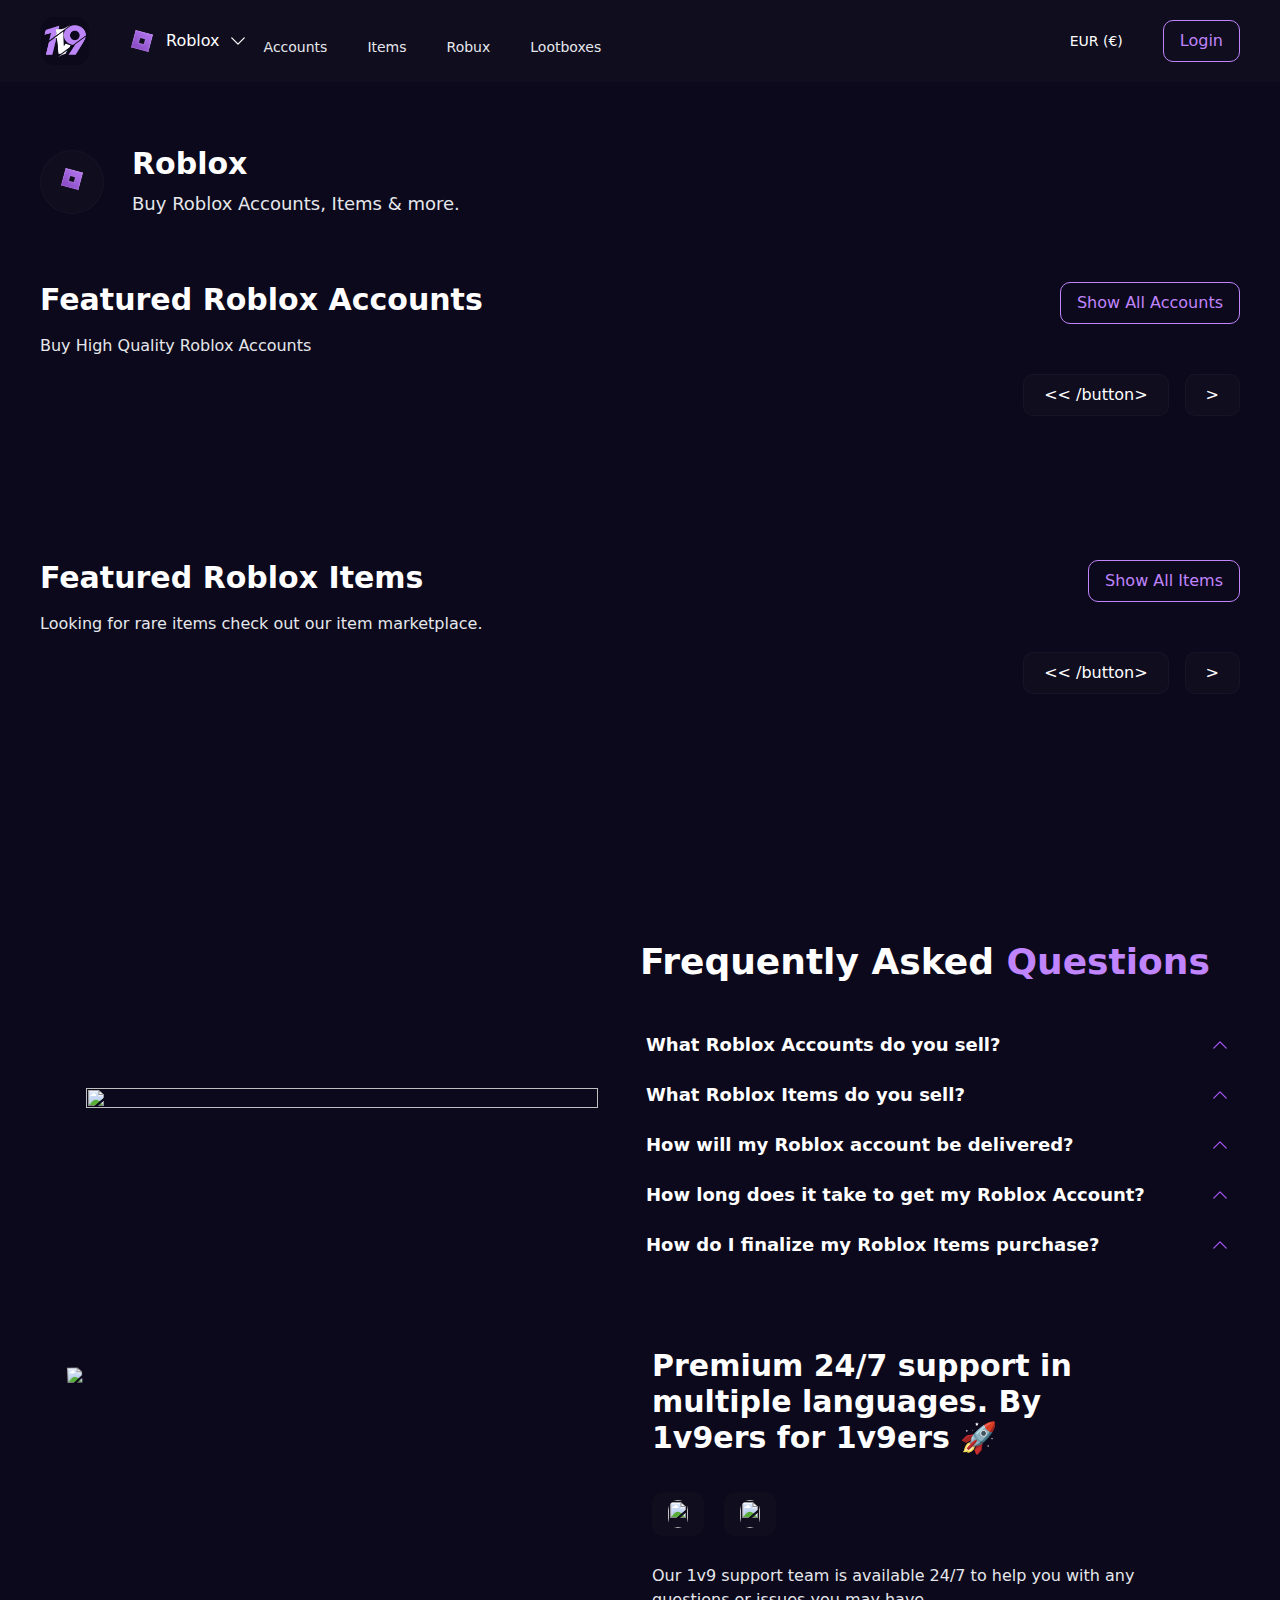
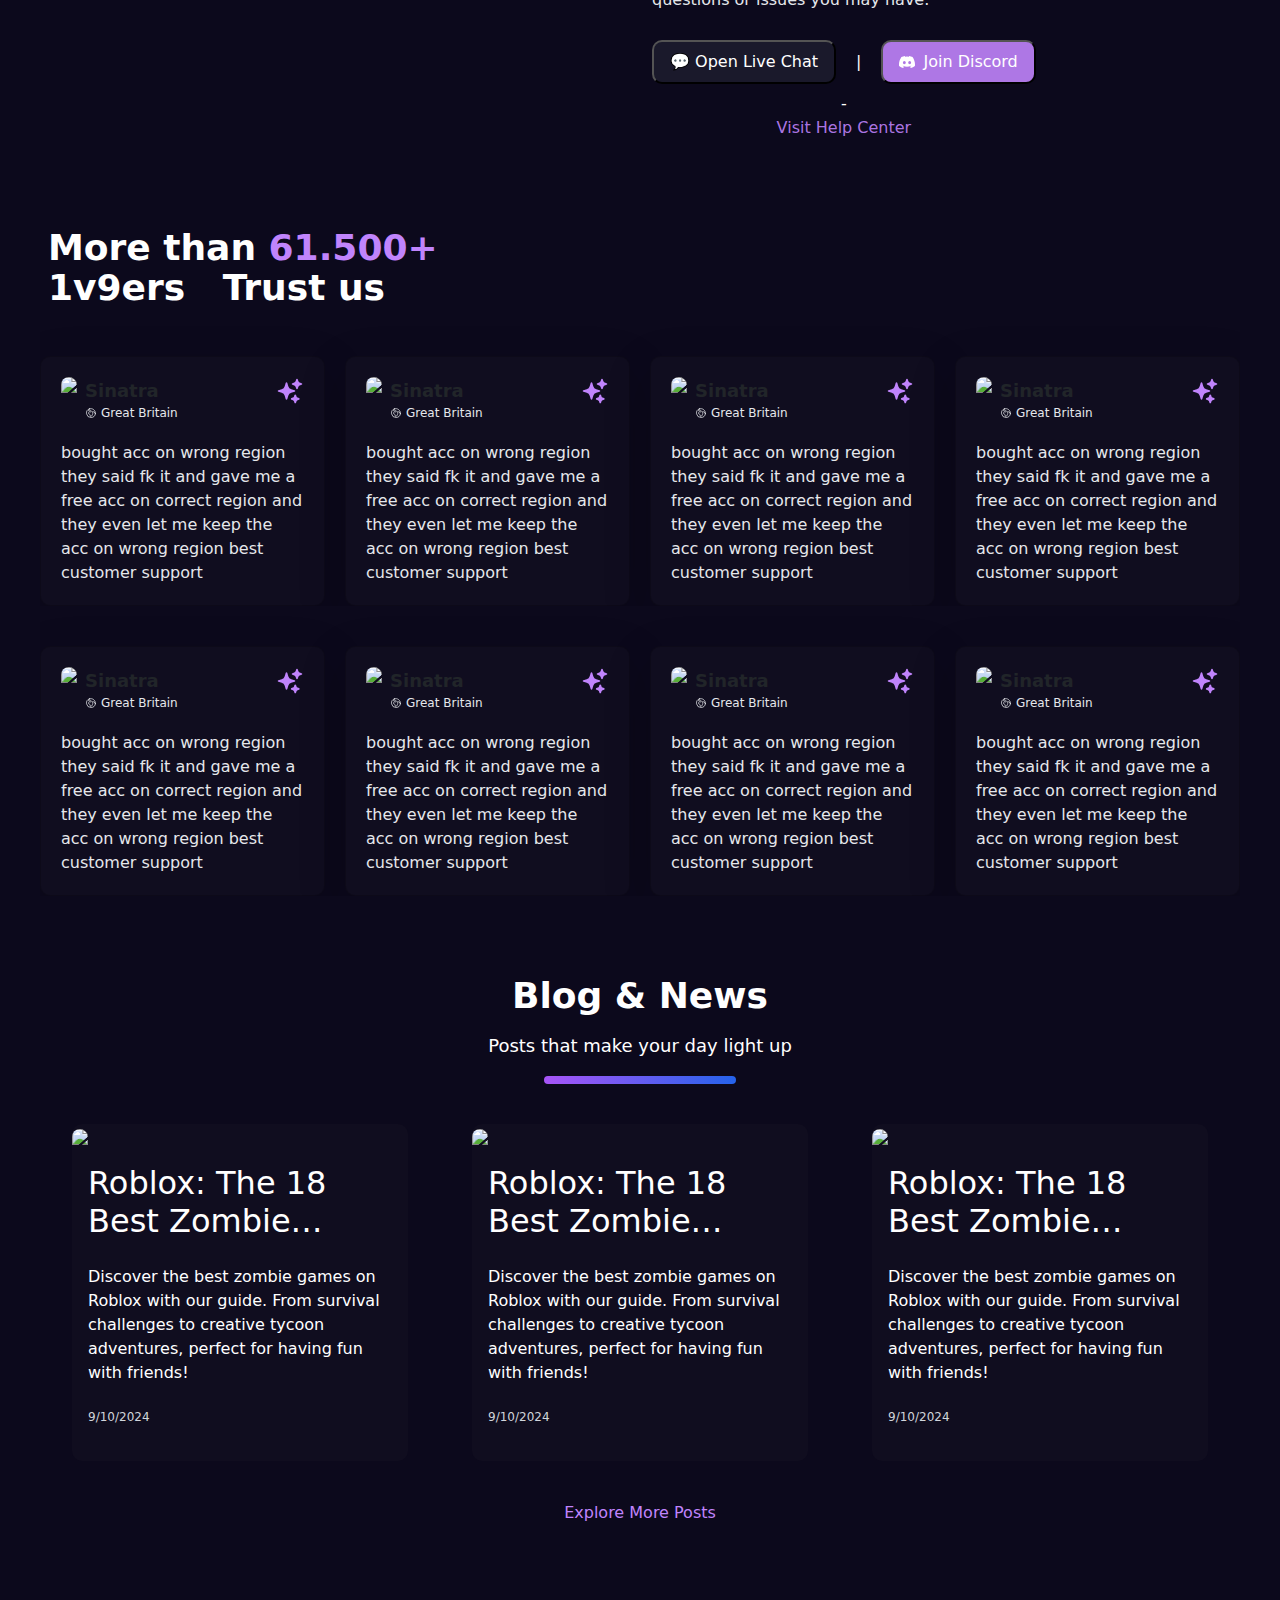
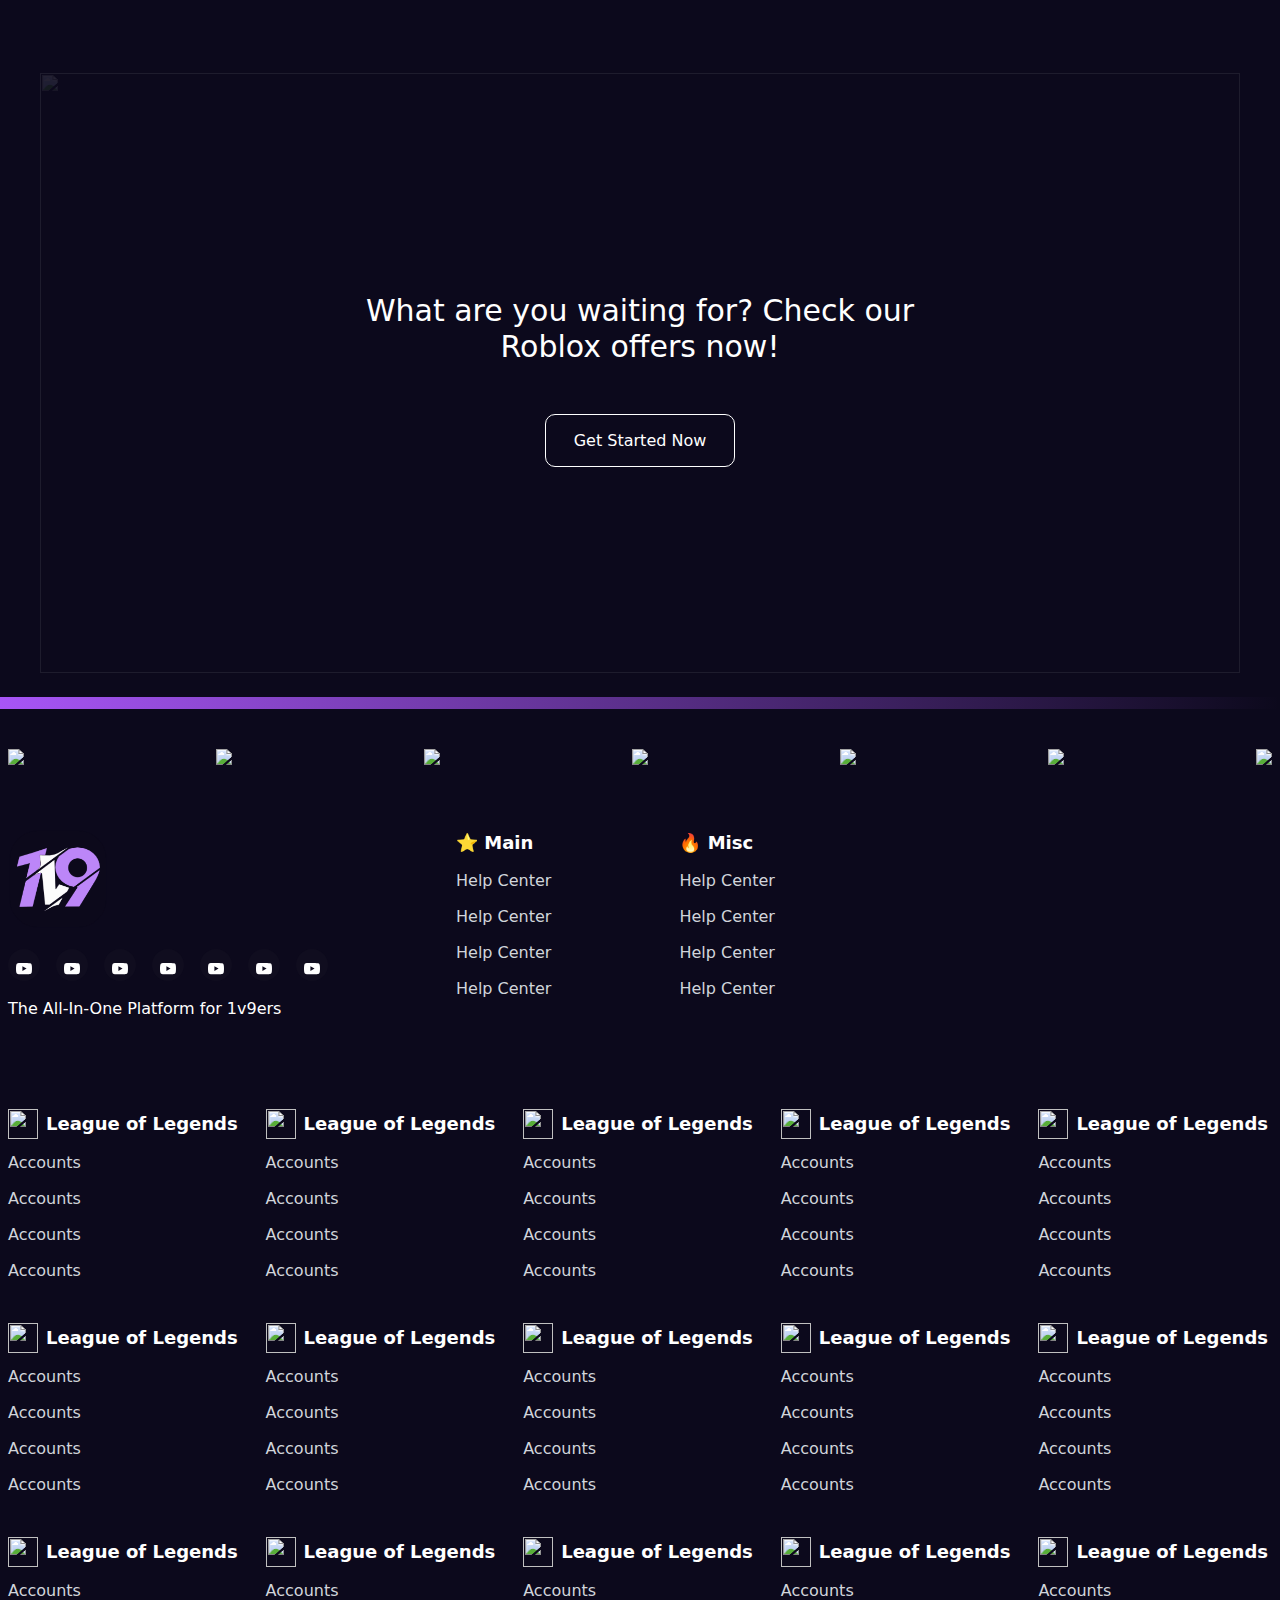
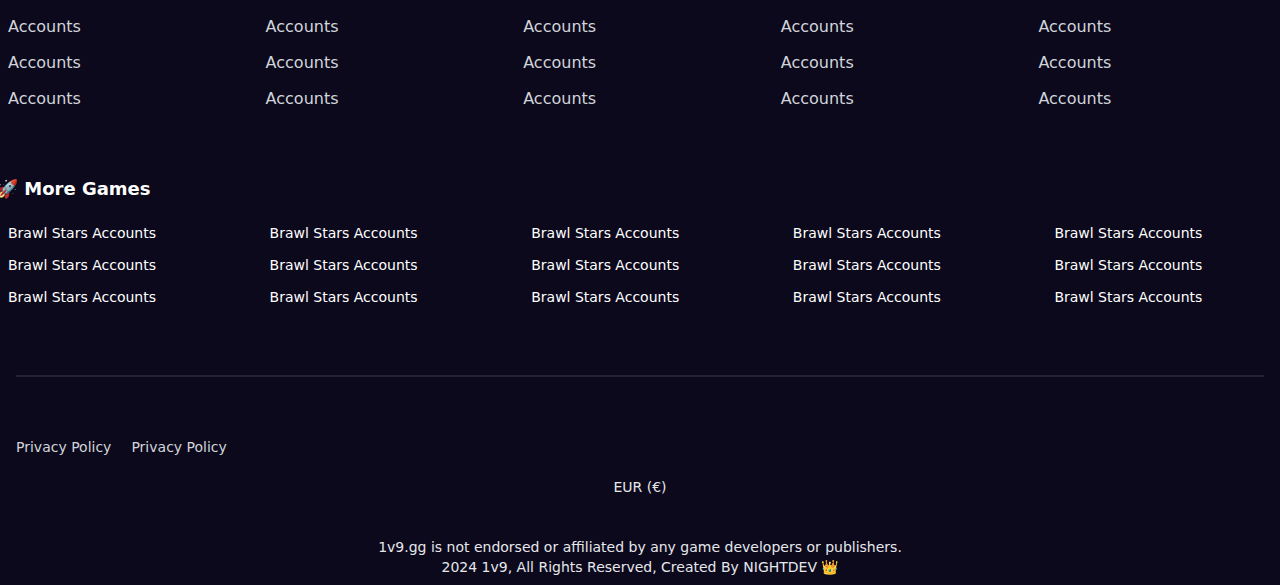
==== commit 83ee80f8: "Merge remote-tracking branch 'origin/main'" ====
--- a/index.html
+++ b/index.html
@@ -9,61 +9,73 @@
     <script src="https://cdnjs.cloudflare.com/ajax/libs/iconify/2.0.0/iconify.min.js" integrity="sha512-lYMiwcB608+RcqJmP93CMe7b4i9G9QK1RbixsNu4PzMRJMsqr/bUrkXUuFzCNsRUo3IXNUr5hz98lINURv5CNA==" crossorigin="anonymous" referrerpolicy="no-referrer"></script>
     <link rel="stylesheet" href="https://cdnjs.cloudflare.com/ajax/libs/OwlCarousel2/2.3.4/assets/owl.carousel.min.css" integrity="sha512-tS3S5qG0BlhnQROyJXvNjeEM4UpMXHrQfTGmbQ1gKmelCxlSEBUaxhRBj/EFTzpbP4RVSrpEikbmdJobCvhE3g==" crossorigin="anonymous" referrerpolicy="no-referrer" />
     <link rel="stylesheet" href="https://cdnjs.cloudflare.com/ajax/libs/OwlCarousel2/2.3.4/assets/owl.theme.default.min.css" integrity="sha512-sMXtMNL1zRzolHYKEujM2AqCLUR9F2C4/05cdbxjjLSRvMQIciEPCQZo++nk7go3BtSuK9kfa/s+a4f4i5pLkw==" crossorigin="anonymous" referrerpolicy="no-referrer" />
-    <link rel="stylesheet" href="./styles/common.css"></head>
-    <link rel="stylesheet" href="./styles/home.css"></head>
-    <link rel="stylesheet" href="./styles/footer.css"></head>
+    <link rel="stylesheet" href="./styles/common.css"/>
+    <link rel="stylesheet" href="./styles/home.css">
+    <link rel="stylesheet" href="./styles/footer.css">
+</head>
+
 <body>
     <div>
         <div class="mx-auto">
             <div class="header hidden xl:block xl:pb-10">
-                <nav class="hidden bg-card shadow-xl xl:w-full justify-items-stretch z-50 rounded-b-20 d-flex flex-row align-items-center py-3 px-10 xl:gap-5 fixed">
+                <nav
+                    class="hidden bg-card shadow-xl xl:w-full justify-items-stretch z-50 rounded-b-20 d-flex flex-row align-items-center py-3 px-10 xl:gap-5 fixed">
                     <div class="shrink-0 d-flex 2xl:gap-16 gap-5 align-items-center">
                         <a href="/" class="opacity-80 hover:opacity-100">
-                            <img width="50" height="50" alt="1v9.GG Logo" src="./images/logo.png"/>
+                            <img width="50" height="50" alt="1v9.GG Logo" src="./images/logo.png" />
                         </a>
-                           <button type="button" class="btn-roblox px-4 rounded-20">
-                                <div class="d-flex gap-2 align-items-center justify-content-between">
-                                    <div class="d-flex gap-2 align-items-center">
-                                        <img src="./images/logo-btn-roblox.webp" class="w-8 h-8"/>
-                                        <span>
-                                            Roblox
-                                        </span>
-                                    </div>
-                                    <svg xmlns="http://www.w3.org/2000/svg" fill="none" viewBox="0 0 24 24" stroke-width="1.5" stroke="currentColor" aria-hidden="true" data-slot="icon" class="w-5"><path stroke-linecap="round" stroke-linejoin="round" d="m19.5 8.25-7.5 7.5-7.5-7.5"></path></svg>
-                                </div>
-                           </button>
+                        <button type="button" class="btn-roblox px-4 rounded-20">
+                            <div class="d-flex gap-2 align-items-center justify-content-between">
+                                <div class="d-flex gap-2 align-items-center">
+                                    <img src="./images/logo-btn-roblox.webp" class="w-8 h-8" />
+                                    <span>
+                                        Roblox
+                                    </span>
+                                </div>
+                                <svg xmlns="http://www.w3.org/2000/svg" fill="none" viewBox="0 0 24 24"
+                                    stroke-width="1.5" stroke="currentColor" aria-hidden="true" data-slot="icon"
+                                    class="w-5">
+                                    <path stroke-linecap="round" stroke-linejoin="round" d="m19.5 8.25-7.5 7.5-7.5-7.5">
+                                    </path>
+                                </svg>
+                            </div>
+                        </button>
                     </div>
                     <div class="d-flex gap-10 h-full align-items-center">
                         <ul class="d-flex gap-10 align-items-center text-sm text-gray-200">
                             <li class="relative">
-                                <a href="#" class="link-hover flex gap-1 items-center hover:text-purple-300 cursor-pointer">
+                                <a href="#"
+                                    class="link-hover flex gap-1 items-center hover:text-purple-300 cursor-pointer">
                                     <span class="iconify i-solar:shield-user-outline h-4 w-4"></span>
                                     Accounts
                                 </a>
                             </li>
                             <li class="relative">
-                                <a href="#" class="link-hover flex gap-1 items-center hover:text-purple-300 cursor-pointer">
+                                <a href="#"
+                                    class="link-hover flex gap-1 items-center hover:text-purple-300 cursor-pointer">
                                     <span class="iconify i-solar:shield-user-outline h-4 w-4"></span>
                                     Items
                                 </a>
                             </li>
                             <li class="relative">
-                                <a href="#" class="link-hover flex gap-1 items-center hover:text-purple-300 cursor-pointer">
+                                <a href="#"
+                                    class="link-hover flex gap-1 items-center hover:text-purple-300 cursor-pointer">
                                     <span class="iconify i-solar:shield-user-outline h-4 w-4"></span>
                                     Robux
                                 </a>
                             </li>
                             <li class="relative">
-                                <a href="#" class="link-hover flex gap-1 items-center hover:text-purple-300 cursor-pointer">
+                                <a href="#"
+                                    class="link-hover flex gap-1 items-center hover:text-purple-300 cursor-pointer">
                                     <span class="iconify i-solar:shield-user-outline h-4 w-4"></span>
-                                    Lootboxes 
+                                    Lootboxes
                                 </a>
                             </li>
                         </ul>
                     </div>
                     <div class="ms-auto d-flex gap-10 align-item-center">
                         <p class="text-sm cursor-pointer align-content-center">
-                            EUR (€) 
+                            EUR (€)
                         </p>
                         <a href="#">
                             <div class="btn-login rounded-20 px-4 p-2">
@@ -83,11 +95,12 @@
                 </nav>
             </div> -->
             <!-- Content-->
-            <div class="container px-4">
+            <div class="container-page px-4">
                 <div class="d-flex pt-10 align-items-center gap-7 flex-wrap justify-content-start">
                     <div class="w-16 h-16 rounded-full bg-card relative border-roblox">
                         <div class="mx-auto w-14 h-14 relative w-fit ">
-                            <img src="./images/logo-btn-roblox.webp" alt="logo-roblox" class="w-8 h-8 absolute box-roblox object-contain"/>
+                            <img src="./images/logo-btn-roblox.webp" alt="logo-roblox"
+                                class="w-8 h-8 absolute box-roblox object-contain" />
                         </div>
                     </div>
                     <div class="text-start">
@@ -114,10 +127,13 @@
                     </div>
                     <div class="d-flex gap-3 justify-content-end pb-4">
                         <div class="">
-                            <button class="prev-btn bg-card border-roblox text-white px-5 py-2 rounded-20 disabled:opacity-50"><</button>
+                            <button
+                                class="prev-btn bg-card border-roblox text-white px-5 py-2 rounded-20 disabled:opacity-50">
+                                << /button>
                         </div>
                         <div>
-                            <button class="next-btn bg-card border-roblox text-white px-5 py-2 rounded-20 disabled:opacity-50">></button>
+                            <button
+                                class="next-btn bg-card border-roblox text-white px-5 py-2 rounded-20 disabled:opacity-50">></button>
                         </div>
                     </div>
                     <div class="owl-carousel owl-theme">
@@ -126,7 +142,8 @@
                                 <div class="card-head">
                                     <div class="d-flex justiyf-content-start align-items-center gap-2 pb-2">
                                         <div class="w-6 h-6 w-fit">
-                                            <img src="	https://images.1v9.gg/others-4742faaa7fba.webp" class="w-6 h-6 object-contain" alt="logo-roblox">
+                                            <img src="	https://images.1v9.gg/others-4742faaa7fba.webp"
+                                                class="w-6 h-6 object-contain" alt="logo-roblox">
                                         </div>
                                         <div>
                                             <span class="text-md fw-semibold">Others</span>
@@ -135,7 +152,8 @@
                                 </div>
                                 <div class="card-body d-flex flex-column  h-full">
                                     <div class="card-image relative w-full">
-                                        <img class="w-full h-48 rounded-20 cursor-pointer" src="https://images.1v9.gg/robloxxx-861d7bbda091.webp"/>
+                                        <img class="w-full h-48 rounded-20 cursor-pointer"
+                                            src="https://images.1v9.gg/robloxxx-861d7bbda091.webp" />
                                     </div>
                                     <div class="card-tag d-flex flex-wrap gap-2 py-3">
                                         <div class="item-tag p-1 px-3 rounded-20 shrink-0">
@@ -167,7 +185,10 @@
                                     <div class="h-05 bg-purple-400-5 mx-auto rounded-20 w-full"></div>
                                     <div class="pt-3">
                                         <p class="text-md font-semibold line-clamp-2">
-                                            ✅ ROBLOX ✅ 900 - 3K RANDOM RAP ACCOUNT ✅ CREATION BEFORE 2016  ✅ Full Access ✅ Unverified Account ✅
+                                            <a href="/detail.html"> ✅ ROBLOX ✅ 900 - 3K RANDOM RAP ACCOUNT ✅ CREATION
+                                                BEFORE 2016 ✅
+                                                Full Access
+                                                ✅ Unverified Account ✅</a>
                                         </p>
                                     </div>
                                     <div class="d-flex text-3xl mt-auto mx-auto font-semibold pt-5">
@@ -177,21 +198,29 @@
                                     <div class="h-05 bg-purple-400-5 mx-auto rounded-20 w-full mt-3"></div>
                                     <div class="pt-3 d-flex gap-2 align-items-center justify-content-between">
                                         <button class="btn-card">
-                                            <span class="relative z-10 d-flex justify-content-center gap-3">
-                                                Buy Now
-                                                <svg xmlns="http://www.w3.org/2000/svg" fill="none" viewBox="0 0 24 24" stroke-width="1.5" stroke="currentColor" aria-hidden="true" data-slot="icon" class="w-5"><path stroke-linecap="round" stroke-linejoin="round" d="M17.25 8.25 21 12m0 0-3.75 3.75M21 12H3"></path></svg>
-                                            </span>
+                                            <a href="/checkout.html"><span
+                                                    class="relative z-10 d-flex justify-content-center gap-3">
+                                                    Buy Now
+                                                    <svg xmlns="http://www.w3.org/2000/svg" fill="none"
+                                                        viewBox="0 0 24 24" stroke-width="1.5" stroke="currentColor"
+                                                        aria-hidden="true" data-slot="icon" class="w-5">
+                                                        <path stroke-linecap="round" stroke-linejoin="round"
+                                                            d="M17.25 8.25 21 12m0 0-3.75 3.75M21 12H3"></path>
+                                                    </svg>
+                                                </span></a>
                                         </button>
                                     </div>
                                     <div class="pt-5 p-2">
                                         <div class="d-flex gap-5 flex-wrap align-items-center">
                                             <div class="d-flex gap-2 align-items-center">
-                                                <img src="./images/78f10405aaeea3ebb5de82a49047428ff1b492136f5eb9844e25d2cc7a173d21-fdbe200f8a69.webp" class="w-8 h-8 rounded-full object-cover"/>
+                                                <img src="./images/78f10405aaeea3ebb5de82a49047428ff1b492136f5eb9844e25d2cc7a173d21-fdbe200f8a69.webp"
+                                                    class="w-8 h-8 rounded-full object-cover" />
                                                 <p>SmurfRealm</p>
-                                                <img src="./images/supersnic gold.png" class="w-8 h-8 rounded-full object-cover"/>
+                                                <img src="./images/supersnic gold.png"
+                                                    class="w-8 h-8 rounded-full object-cover" />
                                             </div>
                                             <div class="text-gray-200 text-xs ml-auto mr-5 d-flex gap-1">
-                                                69 Sold | 
+                                                69 Sold |
                                                 <p class="text-green-400">100%</p>
                                             </div>
                                         </div>
@@ -204,7 +233,8 @@
                                 <div class="card-head">
                                     <div class="d-flex justiyf-content-start align-items-center gap-2 pb-2">
                                         <div class="w-6 h-6 w-fit">
-                                            <img src="	https://images.1v9.gg/others-4742faaa7fba.webp" class="w-6 h-6 object-contain" alt="logo-roblox">
+                                            <img src="	https://images.1v9.gg/others-4742faaa7fba.webp"
+                                                class="w-6 h-6 object-contain" alt="logo-roblox">
                                         </div>
                                         <div>
                                             <span class="text-md fw-semibold">Others</span>
@@ -213,7 +243,8 @@
                                 </div>
                                 <div class="card-body d-flex flex-column  h-full">
                                     <div class="card-image relative w-full">
-                                        <img class="w-full h-48 rounded-20 cursor-pointer" src="https://images.1v9.gg/robloxxx-861d7bbda091.webp"/>
+                                        <img class="w-full h-48 rounded-20 cursor-pointer"
+                                            src="https://images.1v9.gg/robloxxx-861d7bbda091.webp" />
                                     </div>
                                     <div class="card-tag d-flex flex-wrap gap-2 py-3">
                                         <div class="item-tag p-1 px-3 rounded-20 shrink-0">
@@ -245,7 +276,10 @@
                                     <div class="h-05 bg-purple-400-5 mx-auto rounded-20 w-full"></div>
                                     <div class="pt-3">
                                         <p class="text-md font-semibold line-clamp-2">
-                                            ✅ ROBLOX ✅ 900 - 3K RANDOM RAP ACCOUNT ✅ CREATION BEFORE 2016  ✅ Full Access ✅ Unverified Account ✅
+                                            <a href="/detail.html"> ✅ ROBLOX ✅ 900 - 3K RANDOM RAP ACCOUNT ✅ CREATION
+                                                BEFORE 2016 ✅
+                                                Full Access
+                                                ✅ Unverified Account ✅</a>
                                         </p>
                                     </div>
                                     <div class="d-flex text-3xl mt-auto mx-auto font-semibold pt-5">
@@ -255,21 +289,29 @@
                                     <div class="h-05 bg-purple-400-5 mx-auto rounded-20 w-full mt-3"></div>
                                     <div class="pt-3 d-flex gap-2 align-items-center justify-content-between">
                                         <button class="btn-card">
-                                            <span class="relative z-10 d-flex justify-content-center gap-3">
-                                                Buy Now
-                                                <svg xmlns="http://www.w3.org/2000/svg" fill="none" viewBox="0 0 24 24" stroke-width="1.5" stroke="currentColor" aria-hidden="true" data-slot="icon" class="w-5"><path stroke-linecap="round" stroke-linejoin="round" d="M17.25 8.25 21 12m0 0-3.75 3.75M21 12H3"></path></svg>
-                                            </span>
+                                            <a href="/checkout.html"><span
+                                                    class="relative z-10 d-flex justify-content-center gap-3">
+                                                    Buy Now
+                                                    <svg xmlns="http://www.w3.org/2000/svg" fill="none"
+                                                        viewBox="0 0 24 24" stroke-width="1.5" stroke="currentColor"
+                                                        aria-hidden="true" data-slot="icon" class="w-5">
+                                                        <path stroke-linecap="round" stroke-linejoin="round"
+                                                            d="M17.25 8.25 21 12m0 0-3.75 3.75M21 12H3"></path>
+                                                    </svg>
+                                                </span></a>
                                         </button>
                                     </div>
                                     <div class="pt-5 p-2">
                                         <div class="d-flex gap-5 flex-wrap align-items-center">
                                             <div class="d-flex gap-2 align-items-center">
-                                                <img src="./images/78f10405aaeea3ebb5de82a49047428ff1b492136f5eb9844e25d2cc7a173d21-fdbe200f8a69.webp" class="w-8 h-8 rounded-full object-cover"/>
+                                                <img src="./images/78f10405aaeea3ebb5de82a49047428ff1b492136f5eb9844e25d2cc7a173d21-fdbe200f8a69.webp"
+                                                    class="w-8 h-8 rounded-full object-cover" />
                                                 <p>SmurfRealm</p>
-                                                <img src="./images/supersnic gold.png" class="w-8 h-8 rounded-full object-cover"/>
+                                                <img src="./images/supersnic gold.png"
+                                                    class="w-8 h-8 rounded-full object-cover" />
                                             </div>
                                             <div class="text-gray-200 text-xs ml-auto mr-5 d-flex gap-1">
-                                                69 Sold | 
+                                                69 Sold |
                                                 <p class="text-green-400">100%</p>
                                             </div>
                                         </div>
@@ -282,7 +324,8 @@
                                 <div class="card-head">
                                     <div class="d-flex justiyf-content-start align-items-center gap-2 pb-2">
                                         <div class="w-6 h-6 w-fit">
-                                            <img src="	https://images.1v9.gg/others-4742faaa7fba.webp" class="w-6 h-6 object-contain" alt="logo-roblox">
+                                            <img src="	https://images.1v9.gg/others-4742faaa7fba.webp"
+                                                class="w-6 h-6 object-contain" alt="logo-roblox">
                                         </div>
                                         <div>
                                             <span class="text-md fw-semibold">Others</span>
@@ -291,7 +334,8 @@
                                 </div>
                                 <div class="card-body d-flex flex-column  h-full">
                                     <div class="card-image relative w-full">
-                                        <img class="w-full h-48 rounded-20 cursor-pointer" src="https://images.1v9.gg/robloxxx-861d7bbda091.webp"/>
+                                        <img class="w-full h-48 rounded-20 cursor-pointer"
+                                            src="https://images.1v9.gg/robloxxx-861d7bbda091.webp" />
                                     </div>
                                     <div class="card-tag d-flex flex-wrap gap-2 py-3">
                                         <div class="item-tag p-1 px-3 rounded-20 shrink-0">
@@ -323,7 +367,10 @@
                                     <div class="h-05 bg-purple-400-5 mx-auto rounded-20 w-full"></div>
                                     <div class="pt-3">
                                         <p class="text-md font-semibold line-clamp-2">
-                                            ✅ ROBLOX ✅ 900 - 3K RANDOM RAP ACCOUNT ✅ CREATION BEFORE 2016  ✅ Full Access ✅ Unverified Account ✅
+                                            <a href="/detail.html"> ✅ ROBLOX ✅ 900 - 3K RANDOM RAP ACCOUNT ✅ CREATION
+                                                BEFORE 2016 ✅
+                                                Full Access
+                                                ✅ Unverified Account ✅</a>
                                         </p>
                                     </div>
                                     <div class="d-flex text-3xl mt-auto mx-auto font-semibold pt-5">
@@ -334,20 +381,27 @@
                                     <div class="pt-3 d-flex gap-2 align-items-center justify-content-between">
                                         <button class="btn-card">
                                             <span class="relative z-10 d-flex justify-content-center gap-3">
-                                                Buy Now
-                                                <svg xmlns="http://www.w3.org/2000/svg" fill="none" viewBox="0 0 24 24" stroke-width="1.5" stroke="currentColor" aria-hidden="true" data-slot="icon" class="w-5"><path stroke-linecap="round" stroke-linejoin="round" d="M17.25 8.25 21 12m0 0-3.75 3.75M21 12H3"></path></svg>
+                                                <a href="/checkout.html"> Buy Now</a>
+                                                <svg xmlns="http://www.w3.org/2000/svg" fill="none" viewBox="0 0 24 24"
+                                                    stroke-width="1.5" stroke="currentColor" aria-hidden="true"
+                                                    data-slot="icon" class="w-5">
+                                                    <path stroke-linecap="round" stroke-linejoin="round"
+                                                        d="M17.25 8.25 21 12m0 0-3.75 3.75M21 12H3"></path>
+                                                </svg>
                                             </span>
                                         </button>
                                     </div>
                                     <div class="pt-5 p-2">
                                         <div class="d-flex gap-5 flex-wrap align-items-center">
                                             <div class="d-flex gap-2 align-items-center">
-                                                <img src="./images/78f10405aaeea3ebb5de82a49047428ff1b492136f5eb9844e25d2cc7a173d21-fdbe200f8a69.webp" class="w-8 h-8 rounded-full object-cover"/>
+                                                <img src="./images/78f10405aaeea3ebb5de82a49047428ff1b492136f5eb9844e25d2cc7a173d21-fdbe200f8a69.webp"
+                                                    class="w-8 h-8 rounded-full object-cover" />
                                                 <p>SmurfRealm</p>
-                                                <img src="./images/supersnic gold.png" class="w-8 h-8 rounded-full object-cover"/>
+                                                <img src="./images/supersnic gold.png"
+                                                    class="w-8 h-8 rounded-full object-cover" />
                                             </div>
                                             <div class="text-gray-200 text-xs ml-auto mr-5 d-flex gap-1">
-                                                69 Sold | 
+                                                69 Sold |
                                                 <p class="text-green-400">100%</p>
                                             </div>
                                         </div>
@@ -360,7 +414,8 @@
                                 <div class="card-head">
                                     <div class="d-flex justiyf-content-start align-items-center gap-2 pb-2">
                                         <div class="w-6 h-6 w-fit">
-                                            <img src="	https://images.1v9.gg/others-4742faaa7fba.webp" class="w-6 h-6 object-contain" alt="logo-roblox">
+                                            <img src="	https://images.1v9.gg/others-4742faaa7fba.webp"
+                                                class="w-6 h-6 object-contain" alt="logo-roblox">
                                         </div>
                                         <div>
                                             <span class="text-md fw-semibold">Others</span>
@@ -369,7 +424,8 @@
                                 </div>
                                 <div class="card-body d-flex flex-column  h-full">
                                     <div class="card-image relative w-full">
-                                        <img class="w-full h-48 rounded-20 cursor-pointer" src="https://images.1v9.gg/robloxxx-861d7bbda091.webp"/>
+                                        <img class="w-full h-48 rounded-20 cursor-pointer"
+                                            src="https://images.1v9.gg/robloxxx-861d7bbda091.webp" />
                                     </div>
                                     <div class="card-tag d-flex flex-wrap gap-2 py-3">
                                         <div class="item-tag p-1 px-3 rounded-20 shrink-0">
@@ -401,7 +457,10 @@
                                     <div class="h-05 bg-purple-400-5 mx-auto rounded-20 w-full"></div>
                                     <div class="pt-3">
                                         <p class="text-md font-semibold line-clamp-2">
-                                            ✅ ROBLOX ✅ 900 - 3K RANDOM RAP ACCOUNT ✅ CREATION BEFORE 2016  ✅ Full Access ✅ Unverified Account ✅
+                                            <a href="/detail.html"> ✅ ROBLOX ✅ 900 - 3K RANDOM RAP ACCOUNT ✅ CREATION
+                                                BEFORE 2016 ✅
+                                                Full Access
+                                                ✅ Unverified Account ✅</a>
                                         </p>
                                     </div>
                                     <div class="d-flex text-3xl mt-auto mx-auto font-semibold pt-5">
@@ -411,21 +470,29 @@
                                     <div class="h-05 bg-purple-400-5 mx-auto rounded-20 w-full mt-3"></div>
                                     <div class="pt-3 d-flex gap-2 align-items-center justify-content-between">
                                         <button class="btn-card">
-                                            <span class="relative z-10 d-flex justify-content-center gap-3">
-                                                Buy Now
-                                                <svg xmlns="http://www.w3.org/2000/svg" fill="none" viewBox="0 0 24 24" stroke-width="1.5" stroke="currentColor" aria-hidden="true" data-slot="icon" class="w-5"><path stroke-linecap="round" stroke-linejoin="round" d="M17.25 8.25 21 12m0 0-3.75 3.75M21 12H3"></path></svg>
-                                            </span>
+                                            <a href="/checkout.html"><span
+                                                    class="relative z-10 d-flex justify-content-center gap-3">
+                                                    Buy Now
+                                                    <svg xmlns="http://www.w3.org/2000/svg" fill="none"
+                                                        viewBox="0 0 24 24" stroke-width="1.5" stroke="currentColor"
+                                                        aria-hidden="true" data-slot="icon" class="w-5">
+                                                        <path stroke-linecap="round" stroke-linejoin="round"
+                                                            d="M17.25 8.25 21 12m0 0-3.75 3.75M21 12H3"></path>
+                                                    </svg>
+                                                </span></a>
                                         </button>
                                     </div>
                                     <div class="pt-5 p-2">
                                         <div class="d-flex gap-5 flex-wrap align-items-center">
                                             <div class="d-flex gap-2 align-items-center">
-                                                <img src="./images/78f10405aaeea3ebb5de82a49047428ff1b492136f5eb9844e25d2cc7a173d21-fdbe200f8a69.webp" class="w-8 h-8 rounded-full object-cover"/>
+                                                <img src="./images/78f10405aaeea3ebb5de82a49047428ff1b492136f5eb9844e25d2cc7a173d21-fdbe200f8a69.webp"
+                                                    class="w-8 h-8 rounded-full object-cover" />
                                                 <p>SmurfRealm</p>
-                                                <img src="./images/supersnic gold.png" class="w-8 h-8 rounded-full object-cover"/>
+                                                <img src="./images/supersnic gold.png"
+                                                    class="w-8 h-8 rounded-full object-cover" />
                                             </div>
                                             <div class="text-gray-200 text-xs ml-auto mr-5 d-flex gap-1">
-                                                69 Sold | 
+                                                69 Sold |
                                                 <p class="text-green-400">100%</p>
                                             </div>
                                         </div>
@@ -438,7 +505,8 @@
                                 <div class="card-head">
                                     <div class="d-flex justiyf-content-start align-items-center gap-2 pb-2">
                                         <div class="w-6 h-6 w-fit">
-                                            <img src="	https://images.1v9.gg/others-4742faaa7fba.webp" class="w-6 h-6 object-contain" alt="logo-roblox">
+                                            <img src="	https://images.1v9.gg/others-4742faaa7fba.webp"
+                                                class="w-6 h-6 object-contain" alt="logo-roblox">
                                         </div>
                                         <div>
                                             <span class="text-md fw-semibold">Others</span>
@@ -447,7 +515,8 @@
                                 </div>
                                 <div class="card-body d-flex flex-column  h-full">
                                     <div class="card-image relative w-full">
-                                        <img class="w-full h-48 rounded-20 cursor-pointer" src="https://images.1v9.gg/robloxxx-861d7bbda091.webp"/>
+                                        <img class="w-full h-48 rounded-20 cursor-pointer"
+                                            src="https://images.1v9.gg/robloxxx-861d7bbda091.webp" />
                                     </div>
                                     <div class="card-tag d-flex flex-wrap gap-2 py-3">
                                         <div class="item-tag p-1 px-3 rounded-20 shrink-0">
@@ -479,7 +548,10 @@
                                     <div class="h-05 bg-purple-400-5 mx-auto rounded-20 w-full"></div>
                                     <div class="pt-3">
                                         <p class="text-md font-semibold line-clamp-2">
-                                            ✅ ROBLOX ✅ 900 - 3K RANDOM RAP ACCOUNT ✅ CREATION BEFORE 2016  ✅ Full Access ✅ Unverified Account ✅
+                                            <a href="/detail.html"> ✅ ROBLOX ✅ 900 - 3K RANDOM RAP ACCOUNT ✅ CREATION
+                                                BEFORE 2016 ✅
+                                                Full Access
+                                                ✅ Unverified Account ✅</a>
                                         </p>
                                     </div>
                                     <div class="d-flex text-3xl mt-auto mx-auto font-semibold pt-5">
@@ -489,21 +561,29 @@
                                     <div class="h-05 bg-purple-400-5 mx-auto rounded-20 w-full mt-3"></div>
                                     <div class="pt-3 d-flex gap-2 align-items-center justify-content-between">
                                         <button class="btn-card">
-                                            <span class="relative z-10 d-flex justify-content-center gap-3">
-                                                Buy Now
-                                                <svg xmlns="http://www.w3.org/2000/svg" fill="none" viewBox="0 0 24 24" stroke-width="1.5" stroke="currentColor" aria-hidden="true" data-slot="icon" class="w-5"><path stroke-linecap="round" stroke-linejoin="round" d="M17.25 8.25 21 12m0 0-3.75 3.75M21 12H3"></path></svg>
-                                            </span>
+                                            <a href="/checkout.html"><span
+                                                    class="relative z-10 d-flex justify-content-center gap-3">
+                                                    Buy Now
+                                                    <svg xmlns="http://www.w3.org/2000/svg" fill="none"
+                                                        viewBox="0 0 24 24" stroke-width="1.5" stroke="currentColor"
+                                                        aria-hidden="true" data-slot="icon" class="w-5">
+                                                        <path stroke-linecap="round" stroke-linejoin="round"
+                                                            d="M17.25 8.25 21 12m0 0-3.75 3.75M21 12H3"></path>
+                                                    </svg>
+                                                </span></a>
                                         </button>
                                     </div>
                                     <div class="pt-5 p-2">
                                         <div class="d-flex gap-5 flex-wrap align-items-center">
                                             <div class="d-flex gap-2 align-items-center">
-                                                <img src="./images/78f10405aaeea3ebb5de82a49047428ff1b492136f5eb9844e25d2cc7a173d21-fdbe200f8a69.webp" class="w-8 h-8 rounded-full object-cover"/>
+                                                <img src="./images/78f10405aaeea3ebb5de82a49047428ff1b492136f5eb9844e25d2cc7a173d21-fdbe200f8a69.webp"
+                                                    class="w-8 h-8 rounded-full object-cover" />
                                                 <p>SmurfRealm</p>
-                                                <img src="./images/supersnic gold.png" class="w-8 h-8 rounded-full object-cover"/>
+                                                <img src="./images/supersnic gold.png"
+                                                    class="w-8 h-8 rounded-full object-cover" />
                                             </div>
                                             <div class="text-gray-200 text-xs ml-auto mr-5 d-flex gap-1">
-                                                69 Sold | 
+                                                69 Sold |
                                                 <p class="text-green-400">100%</p>
                                             </div>
                                         </div>
@@ -516,81 +596,94 @@
                 <!-- content 1-->
 
                 <!-- content 2-->
-                    <div class="py-16">
-                        <div class="d-flex flex-wrap gap-5 justify-content-between pb-4">
-                            <div>
-                                <h2 class="text-3xl fw-semibold">
-                                    Featured Roblox Items
-                                </h2>
-                                <p class="pt-2 text-gray-200">
-                                    Looking for rare items check out our item marketplace.
-                                </p>
-                            </div>
-                            <div>
-                                <button class="btn-login bg-none rounded-20 px-4 p-2">
-                                    Show All Items
-                                </button>
-                            </div>
-                        </div>
-                        <div class="d-flex gap-3 justify-content-end pb-4">
-                            <div class="">
-                                <button class="prev-btn-2 bg-card border-roblox text-white px-5 py-2 rounded-20 disabled:opacity-50"><</button>
-                            </div>
-                            <div>
-                                <button class="next-btn-2 bg-card border-roblox text-white px-5 py-2 rounded-20 disabled:opacity-50">></button>
-                            </div>
-                        </div>
-                        <div class="owl-carousel owl-theme">
-                            <div class="item">
-                                <div class="card-slide rounded-20 p-3 bg-card">
-                                    <div class="card-body d-flex flex-column  h-full">
-                                        <div class="d-flex flex-row gap-5">
-                                            <div class="card-image d-block relative w-full h-32">
-                                                <img class="w-full h-32 rounded-20 cursor-pointer object-cover" src="https://images.1v9.gg/icon-c06f8905534e.webp"/>
-                                            </div>
+                <div class="py-16">
+                    <div class="d-flex flex-wrap gap-5 justify-content-between pb-4">
+                        <div>
+                            <h2 class="text-3xl fw-semibold">
+                                Featured Roblox Items
+                            </h2>
+                            <p class="pt-2 text-gray-200">
+                                Looking for rare items check out our item marketplace.
+                            </p>
+                        </div>
+                        <div>
+                            <button class="btn-login bg-none rounded-20 px-4 p-2">
+                                Show All Items
+                            </button>
+                        </div>
+                    </div>
+                    <div class="d-flex gap-3 justify-content-end pb-4">
+                        <div class="">
+                            <button
+                                class="prev-btn-2 bg-card border-roblox text-white px-5 py-2 rounded-20 disabled:opacity-50">
+                                << /button>
+                        </div>
+                        <div>
+                            <button
+                                class="next-btn-2 bg-card border-roblox text-white px-5 py-2 rounded-20 disabled:opacity-50">></button>
+                        </div>
+                    </div>
+                    <div class="owl-carousel owl-theme">
+                        <div class="item">
+                            <div class="card-slide rounded-20 p-3 bg-card">
+                                <div class="card-body d-flex flex-column  h-full">
+                                    <div class="d-flex flex-row gap-5">
+                                        <div class="card-image d-block relative w-full h-32">
+                                            <img class="w-full h-32 rounded-20 cursor-pointer object-cover"
+                                                src="https://images.1v9.gg/icon-c06f8905534e.webp" />
+                                        </div>
+                                        <div>
                                             <div>
-                                                <div>
-                                                    <p class="text-lg sm:text-md hover:text-purple-400 font-semibold line-clamp-2">
-                                                        Pet Simulator ✨ Huge Crocodile ❤️ Lightning Fast Delivery ⚡ Pet Simulator 99 💵 Best Value 🔥
+                                                <p
+                                                    class="text-lg sm:text-md hover:text-purple-400 font-semibold line-clamp-2">
+                                                    Pet Simulator ✨ Huge Crocodile ❤️ Lightning Fast Delivery ⚡ Pet
+                                                    Simulator 99 💵 Best Value 🔥
+                                                </p>
+                                            </div>
+                                            <div class="card-tag d-flex flex-column gap-2 py-3">
+                                                <div class="item-tag w-fit p-1 px-3 rounded-20 shrink-0">
+                                                    <p class="text-xs d-flex gap-1 align-items-center">
+                                                        Delivery Speed: 1 hour
                                                     </p>
                                                 </div>
-                                                <div class="card-tag d-flex flex-column gap-2 py-3">
-                                                    <div class="item-tag w-fit p-1 px-3 rounded-20 shrink-0">
-                                                        <p class="text-xs d-flex gap-1 align-items-center">
-                                                            Delivery Speed: 1 hour
-                                                        </p>
-                                                    </div>
-                                                    <div class="item-tag w-fit p-1 px-3 rounded-20 shrink-0">
-                                                        <p class="text-xs d-flex gap-1 align-items-center">
-                                                            Stock: 999
-                                                        </p>
-                                                    </div>
+                                                <div class="item-tag w-fit p-1 px-3 rounded-20 shrink-0">
+                                                    <p class="text-xs d-flex gap-1 align-items-center">
+                                                        Stock: 999
+                                                    </p>
                                                 </div>
                                             </div>
                                         </div>
-                                        <div class="d-flex text-3xl mt-auto mx-auto font-semibold pt-5">
-                                            <p>€9.99</p>
-                                            <span class="font-light text-sm align-self-end pb-1-2">EUR</span>
-                                        </div>
-                                        <div class="pt-3 d-flex gap-2 align-items-center justify-content-between">
-                                            <button class="btn-card">
-                                                <span class="relative z-10 d-flex justify-content-center gap-3">
+                                    </div>
+                                    <div class="d-flex text-3xl mt-auto mx-auto font-semibold pt-5">
+                                        <p>€9.99</p>
+                                        <span class="font-light text-sm align-self-end pb-1-2">EUR</span>
+                                    </div>
+                                    <div class="pt-3 d-flex gap-2 align-items-center justify-content-between">
+                                        <button class="btn-card">
+                                            <a href="/checkout.html"><span
+                                                    class="relative z-10 d-flex justify-content-center gap-3">
                                                     Buy Now
-                                                    <svg xmlns="http://www.w3.org/2000/svg" fill="none" viewBox="0 0 24 24" stroke-width="1.5" stroke="currentColor" aria-hidden="true" data-slot="icon" class="w-5"><path stroke-linecap="round" stroke-linejoin="round" d="M17.25 8.25 21 12m0 0-3.75 3.75M21 12H3"></path></svg>
-                                                </span>
-                                            </button>
-                                        </div>
-                                        <div class="pt-5 p-2">
-                                            <div class="d-flex gap-5 flex-wrap align-items-center">
-                                                <div class="d-flex gap-2 align-items-center">
-                                                    <img src="./images/78f10405aaeea3ebb5de82a49047428ff1b492136f5eb9844e25d2cc7a173d21-fdbe200f8a69.webp" class="w-8 h-8 rounded-full object-cover"/>
-                                                    <p>SmurfRealm</p>
-                                                    <img src="./images/supersnic gold.png" class="w-8 h-8 rounded-full object-cover"/>
-                                                </div>
-                                                <div class="text-gray-200 text-xs ml-auto mr-5 d-flex gap-1">
-                                                    69 Sold | 
-                                                    <p class="text-green-400">100%</p>
-                                                </div>
+                                                    <svg xmlns="http://www.w3.org/2000/svg" fill="none"
+                                                        viewBox="0 0 24 24" stroke-width="1.5" stroke="currentColor"
+                                                        aria-hidden="true" data-slot="icon" class="w-5">
+                                                        <path stroke-linecap="round" stroke-linejoin="round"
+                                                            d="M17.25 8.25 21 12m0 0-3.75 3.75M21 12H3"></path>
+                                                    </svg>
+                                                </span></a>
+                                        </button>
+                                    </div>
+                                    <div class="pt-5 p-2">
+                                        <div class="d-flex gap-5 flex-wrap align-items-center">
+                                            <div class="d-flex gap-2 align-items-center">
+                                                <img src="./images/78f10405aaeea3ebb5de82a49047428ff1b492136f5eb9844e25d2cc7a173d21-fdbe200f8a69.webp"
+                                                    class="w-8 h-8 rounded-full object-cover" />
+                                                <p>SmurfRealm</p>
+                                                <img src="./images/supersnic gold.png"
+                                                    class="w-8 h-8 rounded-full object-cover" />
+                                            </div>
+                                            <div class="text-gray-200 text-xs ml-auto mr-5 d-flex gap-1">
+                                                69 Sold |
+                                                <p class="text-green-400">100%</p>
                                             </div>
                                         </div>
                                     </div>
@@ -598,344 +691,533 @@
                             </div>
                         </div>
                     </div>
+                </div>
                 <!-- content 2-->
                 <!--content 3-->
-                    <section class="pt-36">
-                        <div class="px-4 mx-auto overflow-x-hidden container">
-                            <div class="row align-items-center">
-                                <div class="col-xl-6">
-                                    <div class="max-w-lg mx-auto">
-                                        <img class="object-cover h-full w-full" src="https://images.1v9.gg/frequently%20ask%20questions.webp">
-                                    </div>
-                                </div>
-                                <div class="col-xl-6">
-                                    <div class="d-flex flex-column align-items-start justify-content-start">
-                                        <h2 class="text-4xl font-semibold text-start pb-10">
-                                            Frequently Asked 
-                                            <span class="text-purple-400">Questions</span>
-                                        </h2>
-                                        <div class="d-flex flex-column w-full gap-5 justify-content-start align-items-center">
-                                            <div class="w-full">
-                                                <button type="button" class="d-flex w-full bg-none text-white border border-0 justify-content-between cursor-pointer fw-medium text-start">
-                                                    <span class="text-lg fw-semibold">What Roblox Accounts do you sell?</span>
-                                                    <svg xmlns="http://www.w3.org/2000/svg" fill="none" viewBox="0 0 24 24" stroke-width="1.5" stroke="currentColor" aria-hidden="true" data-slot="icon" class="h-5 w-5 text-purple-500"><path stroke-linecap="round" stroke-linejoin="round" d="m4.5 15.75 7.5-7.5 7.5 7.5"></path></svg>
-                                                </button>
-                                            </div>
-                                            <div class="w-full">
-                                                <button type="button" class="d-flex w-full bg-none text-white border border-0 justify-content-between cursor-pointer fw-medium text-start">
-                                                    <span class="text-lg fw-semibold">What Roblox Items do you sell?</span>
-                                                    <svg xmlns="http://www.w3.org/2000/svg" fill="none" viewBox="0 0 24 24" stroke-width="1.5" stroke="currentColor" aria-hidden="true" data-slot="icon" class="h-5 w-5 text-purple-500"><path stroke-linecap="round" stroke-linejoin="round" d="m4.5 15.75 7.5-7.5 7.5 7.5"></path></svg>
-                                                </button>
-                                            </div>
-                                            <div class="w-full">
-                                                <button type="button" class="d-flex w-full bg-none text-white border border-0 justify-content-between cursor-pointer fw-medium text-start">
-                                                    <span class="text-lg fw-semibold">How will my Roblox account be delivered?</span>
-                                                    <svg xmlns="http://www.w3.org/2000/svg" fill="none" viewBox="0 0 24 24" stroke-width="1.5" stroke="currentColor" aria-hidden="true" data-slot="icon" class="h-5 w-5 text-purple-500"><path stroke-linecap="round" stroke-linejoin="round" d="m4.5 15.75 7.5-7.5 7.5 7.5"></path></svg>
-                                                </button>
-                                            </div>
-                                            <div class="w-full">
-                                                <button type="button" class="d-flex w-full bg-none text-white border border-0 justify-content-between cursor-pointer fw-medium text-start">
-                                                    <span class="text-lg fw-semibold">How long does it take to get my Roblox Account?</span>
-                                                    <svg xmlns="http://www.w3.org/2000/svg" fill="none" viewBox="0 0 24 24" stroke-width="1.5" stroke="currentColor" aria-hidden="true" data-slot="icon" class="h-5 w-5 text-purple-500"><path stroke-linecap="round" stroke-linejoin="round" d="m4.5 15.75 7.5-7.5 7.5 7.5"></path></svg>
-                                                </button>
-                                            </div>
-                                            <div class="w-full">
-                                                <button type="button" class="d-flex w-full bg-none text-white border border-0 justify-content-between cursor-pointer fw-medium text-start">
-                                                    <span class="text-lg fw-semibold">How do I finalize my Roblox Items purchase?</span>
-                                                    <svg xmlns="http://www.w3.org/2000/svg" fill="none" viewBox="0 0 24 24" stroke-width="1.5" stroke="currentColor" aria-hidden="true" data-slot="icon" class="h-5 w-5 text-purple-500"><path stroke-linecap="round" stroke-linejoin="round" d="m4.5 15.75 7.5-7.5 7.5 7.5"></path></svg>
-                                                </button>
-                                            </div>
-                                        </div>
-                                    </div>
-                                </div>
-                                </div>
-                            </div>
-                        </div>
-                    </section>
+                <section class="pt-36">
+                    <div class="px-4 mx-auto overflow-x-hidden container-page">
+                        <div class="row align-items-center">
+                            <div class="col-xl-6">
+                                <div class="max-w-lg mx-auto">
+                                    <img class="object-cover h-full w-full"
+                                        src="https://images.1v9.gg/frequently%20ask%20questions.webp">
+                                </div>
+                            </div>
+                            <div class="col-xl-6">
+                                <div class="d-flex flex-column align-items-start justify-content-start">
+                                    <h2 class="text-4xl font-semibold text-start pb-10">
+                                        Frequently Asked
+                                        <span class="text-purple-400">Questions</span>
+                                    </h2>
+                                    <div
+                                        class="d-flex flex-column w-full gap-5 justify-content-start align-items-center">
+                                        <div class="w-full">
+                                            <button type="button"
+                                                class="d-flex w-full bg-none text-white border border-0 justify-content-between cursor-pointer fw-medium text-start">
+                                                <span class="text-lg fw-semibold">What Roblox Accounts do you
+                                                    sell?</span>
+                                                <svg xmlns="http://www.w3.org/2000/svg" fill="none" viewBox="0 0 24 24"
+                                                    stroke-width="1.5" stroke="currentColor" aria-hidden="true"
+                                                    data-slot="icon" class="h-5 w-5 text-purple-500">
+                                                    <path stroke-linecap="round" stroke-linejoin="round"
+                                                        d="m4.5 15.75 7.5-7.5 7.5 7.5"></path>
+                                                </svg>
+                                            </button>
+                                        </div>
+                                        <div class="w-full">
+                                            <button type="button"
+                                                class="d-flex w-full bg-none text-white border border-0 justify-content-between cursor-pointer fw-medium text-start">
+                                                <span class="text-lg fw-semibold">What Roblox Items do you sell?</span>
+                                                <svg xmlns="http://www.w3.org/2000/svg" fill="none" viewBox="0 0 24 24"
+                                                    stroke-width="1.5" stroke="currentColor" aria-hidden="true"
+                                                    data-slot="icon" class="h-5 w-5 text-purple-500">
+                                                    <path stroke-linecap="round" stroke-linejoin="round"
+                                                        d="m4.5 15.75 7.5-7.5 7.5 7.5"></path>
+                                                </svg>
+                                            </button>
+                                        </div>
+                                        <div class="w-full">
+                                            <button type="button"
+                                                class="d-flex w-full bg-none text-white border border-0 justify-content-between cursor-pointer fw-medium text-start">
+                                                <span class="text-lg fw-semibold">How will my Roblox account be
+                                                    delivered?</span>
+                                                <svg xmlns="http://www.w3.org/2000/svg" fill="none" viewBox="0 0 24 24"
+                                                    stroke-width="1.5" stroke="currentColor" aria-hidden="true"
+                                                    data-slot="icon" class="h-5 w-5 text-purple-500">
+                                                    <path stroke-linecap="round" stroke-linejoin="round"
+                                                        d="m4.5 15.75 7.5-7.5 7.5 7.5"></path>
+                                                </svg>
+                                            </button>
+                                        </div>
+                                        <div class="w-full">
+                                            <button type="button"
+                                                class="d-flex w-full bg-none text-white border border-0 justify-content-between cursor-pointer fw-medium text-start">
+                                                <span class="text-lg fw-semibold">How long does it take to get my Roblox
+                                                    Account?</span>
+                                                <svg xmlns="http://www.w3.org/2000/svg" fill="none" viewBox="0 0 24 24"
+                                                    stroke-width="1.5" stroke="currentColor" aria-hidden="true"
+                                                    data-slot="icon" class="h-5 w-5 text-purple-500">
+                                                    <path stroke-linecap="round" stroke-linejoin="round"
+                                                        d="m4.5 15.75 7.5-7.5 7.5 7.5"></path>
+                                                </svg>
+                                            </button>
+                                        </div>
+                                        <div class="w-full">
+                                            <button type="button"
+                                                class="d-flex w-full bg-none text-white border border-0 justify-content-between cursor-pointer fw-medium text-start">
+                                                <span class="text-lg fw-semibold">How do I finalize my Roblox Items
+                                                    purchase?</span>
+                                                <svg xmlns="http://www.w3.org/2000/svg" fill="none" viewBox="0 0 24 24"
+                                                    stroke-width="1.5" stroke="currentColor" aria-hidden="true"
+                                                    data-slot="icon" class="h-5 w-5 text-purple-500">
+                                                    <path stroke-linecap="round" stroke-linejoin="round"
+                                                        d="m4.5 15.75 7.5-7.5 7.5 7.5"></path>
+                                                </svg>
+                                            </button>
+                                        </div>
+                                    </div>
+                                </div>
+                            </div>
+                        </div>
+                    </div>
+
+                </section>
                 <!--content 3-->
                 <!--content 4-->
-                    <section class="px-2 mx-auto py-16 container">
-                        <div class="row align-items-center">
-                            <div class="col">
-                                <div class="perspective h-full min-h-96">
-                                    <img class="object-contain perspective-child-right h-auto" src="https://images.1v9.gg/1v9%20customer%20support.webp"/>
-                                </div>
-                            </div>
-                            <div class="col">
-                                <div class="d-flex flex-column gap-7 max-w-lg text-start">
-                                    <h2 class="text-3xl font-semibold">
-                                        Premium 24/7 support in multiple languages. By 1v9ers for 1v9ers 🚀 
-                                    </h2>
-                                    <div class="d-flex gap-5 flex-wrap align-items-center  justify-content-start">
-                                        <div class="bg-card rounded-20 p-2 px-4">
-                                            <img class="rounded-20 object-cover h-7 w-full" src="https://images.1v9.gg/spain.webp"/>
-                                        </div>
-                                        <div class="bg-card rounded-20 p-2 px-4">
-                                            <img class="rounded-20 object-cover h-7 w-full" src="https://images.1v9.gg/america.webp"/>
-                                        </div>
-                                    </div>
-                                    <div>
-                                        <p class="text-gray-200">
-                                            Our 1v9 support team is available 24/7 to help you with any questions or issues you may have. 
-                                        </p>
-                                    </div>
-                                    <div class="d-flex flex-column w-fit">
-                                        <div class="d-flex gap-5 flex-wrap align-items-center justify-content-start">
-                                            <button class="bg-gray-400-10  transition-all duration-300 ease-in-out text-white px-4 py-2 rounded-20">
-                                                💬 Open Live Chat 
-                                            </button>
-                                            <div class="text-gray-300/20 d-block"> | </div>
-                                            <button class="bg-purple-400-90 hover:bg-purple-500/90 transition-all duration-300 ease-in-out text-white px-4 py-2 rounded-20 d-flex gap-2 align-items-center">
-                                                <svg xmlns="http://www.w3.org/2000/svg" fill="currentColor" viewBox="0 0 16 16" class="w-4 h-4"><path d="M13.545 2.907a13.227 13.227 0 0 0-3.257-1.011.05.05 0 0 0-.052.025c-.141.25-.297.577-.406.833a12.19 12.19 0 0 0-3.658 0 8.258 8.258 0 0 0-.412-.833.051.051 0 0 0-.052-.025c-1.125.194-2.22.534-3.257 1.011a.041.041 0 0 0-.021.018C.356 6.024-.213 9.047.066 12.032c.001.014.01.028.021.037a13.276 13.276 0 0 0 3.995 2.02.05.05 0 0 0 .056-.019c.308-.42.582-.863.818-1.329a.05.05 0 0 0-.01-.059.051.051 0 0 0-.018-.011 8.875 8.875 0 0 1-1.248-.595.05.05 0 0 1-.02-.066.051.051 0 0 1 .015-.019c.084-.063.168-.129.248-.195a.05.05 0 0 1 .051-.007c2.619 1.196 5.454 1.196 8.041 0a.052.052 0 0 1 .053.007c.08.066.164.132.248.195a.051.051 0 0 1-.004.085 8.254 8.254 0 0 1-1.249.594.05.05 0 0 0-.03.03.052.052 0 0 0 .003.041c.24.465.515.909.817 1.329a.05.05 0 0 0 .056.019 13.235 13.235 0 0 0 4.001-2.02.049.049 0 0 0 .021-.037c.334-3.451-.559-6.449-2.366-9.106a.034.034 0 0 0-.02-.019Zm-8.198 7.307c-.789 0-1.438-.724-1.438-1.612 0-.889.637-1.613 1.438-1.613.807 0 1.45.73 1.438 1.613 0 .888-.637 1.612-1.438 1.612Zm5.316 0c-.788 0-1.438-.724-1.438-1.612 0-.889.637-1.613 1.438-1.613.807 0 1.451.73 1.438 1.613 0 .888-.631 1.612-1.438 1.612Z"></path></svg>
-                                                Join Discord 
-                                            </button>
-                                        </div>
-                                        <div class="pt-2 text-center">
-                                            -
-                                            <a href="#" class="text-purple-400-90 hover:text-purple-500/90 transition-all duration-300 ease-in-out">
-                                                <p> Visit Help Center </p>
-                                            </a>
-                                        </div>
-                                    </div>
-                                </div>
-                            </div>
-                        </div>
-                    </section>
+                <section class="px-2 mx-auto py-16 container-page">
+                    <div class="row align-items-center">
+                        <div class="col">
+                            <div class="perspective h-full min-h-96">
+                                <img class="object-contain perspective-child-right h-auto"
+                                    src="https://images.1v9.gg/1v9%20customer%20support.webp" />
+                            </div>
+                        </div>
+                        <div class="col">
+                            <div class="d-flex flex-column gap-7 max-w-lg text-start">
+                                <h2 class="text-3xl font-semibold">
+                                    Premium 24/7 support in multiple languages. By 1v9ers for 1v9ers 🚀
+                                </h2>
+                                <div class="d-flex gap-5 flex-wrap align-items-center  justify-content-start">
+                                    <div class="bg-card rounded-20 p-2 px-4">
+                                        <img class="rounded-20 object-cover h-7 w-full"
+                                            src="https://images.1v9.gg/spain.webp" />
+                                    </div>
+                                    <div class="bg-card rounded-20 p-2 px-4">
+                                        <img class="rounded-20 object-cover h-7 w-full"
+                                            src="https://images.1v9.gg/america.webp" />
+                                    </div>
+                                </div>
+                                <div>
+                                    <p class="text-gray-200">
+                                        Our 1v9 support team is available 24/7 to help you with any questions or issues
+                                        you
+                                        may have.
+                                    </p>
+                                </div>
+                                <div class="d-flex flex-column w-fit">
+                                    <div class="d-flex gap-5 flex-wrap align-items-center justify-content-start">
+                                        <button
+                                            class="bg-gray-400-10  transition-all duration-300 ease-in-out text-white px-4 py-2 rounded-20">
+                                            💬 Open Live Chat
+                                        </button>
+                                        <div class="text-gray-300/20 d-block"> | </div>
+                                        <button
+                                            class="bg-purple-400-90 hover:bg-purple-500/90 transition-all duration-300 ease-in-out text-white px-4 py-2 rounded-20 d-flex gap-2 align-items-center">
+                                            <svg xmlns="http://www.w3.org/2000/svg" fill="currentColor"
+                                                viewBox="0 0 16 16" class="w-4 h-4">
+                                                <path
+                                                    d="M13.545 2.907a13.227 13.227 0 0 0-3.257-1.011.05.05 0 0 0-.052.025c-.141.25-.297.577-.406.833a12.19 12.19 0 0 0-3.658 0 8.258 8.258 0 0 0-.412-.833.051.051 0 0 0-.052-.025c-1.125.194-2.22.534-3.257 1.011a.041.041 0 0 0-.021.018C.356 6.024-.213 9.047.066 12.032c.001.014.01.028.021.037a13.276 13.276 0 0 0 3.995 2.02.05.05 0 0 0 .056-.019c.308-.42.582-.863.818-1.329a.05.05 0 0 0-.01-.059.051.051 0 0 0-.018-.011 8.875 8.875 0 0 1-1.248-.595.05.05 0 0 1-.02-.066.051.051 0 0 1 .015-.019c.084-.063.168-.129.248-.195a.05.05 0 0 1 .051-.007c2.619 1.196 5.454 1.196 8.041 0a.052.052 0 0 1 .053.007c.08.066.164.132.248.195a.051.051 0 0 1-.004.085 8.254 8.254 0 0 1-1.249.594.05.05 0 0 0-.03.03.052.052 0 0 0 .003.041c.24.465.515.909.817 1.329a.05.05 0 0 0 .056.019 13.235 13.235 0 0 0 4.001-2.02.049.049 0 0 0 .021-.037c.334-3.451-.559-6.449-2.366-9.106a.034.034 0 0 0-.02-.019Zm-8.198 7.307c-.789 0-1.438-.724-1.438-1.612 0-.889.637-1.613 1.438-1.613.807 0 1.45.73 1.438 1.613 0 .888-.637 1.612-1.438 1.612Zm5.316 0c-.788 0-1.438-.724-1.438-1.612 0-.889.637-1.613 1.438-1.613.807 0 1.451.73 1.438 1.613 0 .888-.631 1.612-1.438 1.612Z">
+                                                </path>
+                                            </svg>
+                                            Join Discord
+                                        </button>
+                                    </div>
+                                    <div class="pt-2 text-center">
+                                        -
+                                        <a href="#"
+                                            class="text-purple-400-90 hover:text-purple-500/90 transition-all duration-300 ease-in-out">
+                                            <p> Visit Help Center </p>
+                                        </a>
+                                    </div>
+                                </div>
+                            </div>
+                        </div>
+                    </div>
+                </section>
                 <!--content 4-->
 
                 <!--content 5-->
-                    <section class="pt-32">
-                        <div>
-                            <div class="max-w-7xl px-2 mx-auto">
-                                <div>
-                                    <h3 class="text-4xl font-semibold max-w-lg">
-                                        More than 
-                                        <span class="text-purple-400">
-                                            61.500+
-                                        </span> 
-                                        1v9ers &nbsp; Trust us
-                                    </h3>
-                                </div>
+                <section class="pt-32">
+                    <div>
+                        <div class="max-w-7xl px-2 mx-auto">
+                            <div>
+                                <h3 class="text-4xl font-semibold max-w-lg">
+                                    More than
+                                    <span class="text-purple-400">
+                                        61.500+
+                                    </span>
+                                    1v9ers &nbsp; Trust us
+                                </h3>
+                            </div>
 
-                            </div>
-                            <div class="max-w-7xl mx-auto overflow-hidden relative [mask-image:linear-gradient(to_right,transparent,black_15%,black_85%,transparent)] dark:border-[#00B67B]/5">
-                                <div class="relative w-full holderBox">
-                                    <div class="d-flex flex-row w-auto gap-5 holder1 pt-10">
-                                        <!--item -->
-                                        <div class="bg-card card shadow-lg p-5 rounded-20 shrink-0 select-none slide-left d-flex flex-column">
-                                            <div class="d-flex justify-content-between">
-                                                <div class="d-flex gap-2 align-center grow">
-                                                    <img src="https://images.1v9.gg/73x73.webp" class="rounded-full"/>
-                                                    <div>
-                                                        <p class="text-lg font-semibold">
-                                                            Sinatra
-                                                        </p>
-                                                        <p class="text-gray-200 text-xs d-flex gap-1 align-items-center">
-                                                            <svg xmlns="http://www.w3.org/2000/svg" fill="none" viewBox="0 0 24 24" stroke-width="1.5" stroke="currentColor" aria-hidden="true" data-slot="icon" class="w-3 h-3" data-v-9badb5b4=""><path stroke-linecap="round" stroke-linejoin="round" d="m20.893 13.393-1.135-1.135a2.252 2.252 0 0 1-.421-.585l-1.08-2.16a.414.414 0 0 0-.663-.107.827.827 0 0 1-.812.21l-1.273-.363a.89.89 0 0 0-.738 1.595l.587.39c.59.395.674 1.23.172 1.732l-.2.2c-.212.212-.33.498-.33.796v.41c0 .409-.11.809-.32 1.158l-1.315 2.191a2.11 2.11 0 0 1-1.81 1.025 1.055 1.055 0 0 1-1.055-1.055v-1.172c0-.92-.56-1.747-1.414-2.089l-.655-.261a2.25 2.25 0 0 1-1.383-2.46l.007-.042a2.25 2.25 0 0 1 .29-.787l.09-.15a2.25 2.25 0 0 1 2.37-1.048l1.178.236a1.125 1.125 0 0 0 1.302-.795l.208-.73a1.125 1.125 0 0 0-.578-1.315l-.665-.332-.091.091a2.25 2.25 0 0 1-1.591.659h-.18c-.249 0-.487.1-.662.274a.931.931 0 0 1-1.458-1.137l1.411-2.353a2.25 2.25 0 0 0 .286-.76m11.928 9.869A9 9 0 0 0 8.965 3.525m11.928 9.868A9 9 0 1 1 8.965 3.525"></path></svg>
-                                                            Great Britain
-                                                        </p>
-                                                    </div>
+                        </div>
+                        <div
+                            class="max-w-7xl mx-auto overflow-hidden relative [mask-image:linear-gradient(to_right,transparent,black_15%,black_85%,transparent)] dark:border-[#00B67B]/5">
+                            <div class="relative w-full holderBox">
+                                <div class="d-flex flex-row w-auto gap-5 holder1 pt-10">
+                                    <!--item -->
+                                    <div
+                                        class="bg-card card shadow-lg p-5 rounded-20 shrink-0 select-none slide-left d-flex flex-column">
+                                        <div class="d-flex justify-content-between">
+                                            <div class="d-flex gap-2 align-center grow">
+                                                <img src="https://images.1v9.gg/73x73.webp" class="rounded-full" />
+                                                <div>
+                                                    <p class="text-lg font-semibold">
+                                                        Sinatra
+                                                    </p>
+                                                    <p class="text-gray-200 text-xs d-flex gap-1 align-items-center">
+                                                        <svg xmlns="http://www.w3.org/2000/svg" fill="none"
+                                                            viewBox="0 0 24 24" stroke-width="1.5" stroke="currentColor"
+                                                            aria-hidden="true" data-slot="icon" class="w-3 h-3"
+                                                            data-v-9badb5b4="">
+                                                            <path stroke-linecap="round" stroke-linejoin="round"
+                                                                d="m20.893 13.393-1.135-1.135a2.252 2.252 0 0 1-.421-.585l-1.08-2.16a.414.414 0 0 0-.663-.107.827.827 0 0 1-.812.21l-1.273-.363a.89.89 0 0 0-.738 1.595l.587.39c.59.395.674 1.23.172 1.732l-.2.2c-.212.212-.33.498-.33.796v.41c0 .409-.11.809-.32 1.158l-1.315 2.191a2.11 2.11 0 0 1-1.81 1.025 1.055 1.055 0 0 1-1.055-1.055v-1.172c0-.92-.56-1.747-1.414-2.089l-.655-.261a2.25 2.25 0 0 1-1.383-2.46l.007-.042a2.25 2.25 0 0 1 .29-.787l.09-.15a2.25 2.25 0 0 1 2.37-1.048l1.178.236a1.125 1.125 0 0 0 1.302-.795l.208-.73a1.125 1.125 0 0 0-.578-1.315l-.665-.332-.091.091a2.25 2.25 0 0 1-1.591.659h-.18c-.249 0-.487.1-.662.274a.931.931 0 0 1-1.458-1.137l1.411-2.353a2.25 2.25 0 0 0 .286-.76m11.928 9.869A9 9 0 0 0 8.965 3.525m11.928 9.868A9 9 0 1 1 8.965 3.525">
+                                                            </path>
+                                                        </svg>
+                                                        Great Britain
+                                                    </p>
                                                 </div>
-                                                <svg xmlns="http://www.w3.org/2000/svg" viewBox="0 0 24 24" fill="currentColor" aria-hidden="true" data-slot="icon" class="w-7 h-7 text-purple-400" data-v-9badb5b4=""><path fill-rule="evenodd" d="M9 4.5a.75.75 0 0 1 .721.544l.813 2.846a3.75 3.75 0 0 0 2.576 2.576l2.846.813a.75.75 0 0 1 0 1.442l-2.846.813a3.75 3.75 0 0 0-2.576 2.576l-.813 2.846a.75.75 0 0 1-1.442 0l-.813-2.846a3.75 3.75 0 0 0-2.576-2.576l-2.846-.813a.75.75 0 0 1 0-1.442l2.846-.813A3.75 3.75 0 0 0 7.466 7.89l.813-2.846A.75.75 0 0 1 9 4.5ZM18 1.5a.75.75 0 0 1 .728.568l.258 1.036c.236.94.97 1.674 1.91 1.91l1.036.258a.75.75 0 0 1 0 1.456l-1.036.258c-.94.236-1.674.97-1.91 1.91l-.258 1.036a.75.75 0 0 1-1.456 0l-.258-1.036a2.625 2.625 0 0 0-1.91-1.91l-1.036-.258a.75.75 0 0 1 0-1.456l1.036-.258a2.625 2.625 0 0 0 1.91-1.91l.258-1.036A.75.75 0 0 1 18 1.5ZM16.5 15a.75.75 0 0 1 .712.513l.394 1.183c.15.447.5.799.948.948l1.183.395a.75.75 0 0 1 0 1.422l-1.183.395c-.447.15-.799.5-.948.948l-.395 1.183a.75.75 0 0 1-1.422 0l-.395-1.183a1.5 1.5 0 0 0-.948-.948l-1.183-.395a.75.75 0 0 1 0-1.422l1.183-.395c.447-.15.799-.5.948-.948l.395-1.183A.75.75 0 0 1 16.5 15Z" clip-rule="evenodd"></path></svg>
-                                            </div>
-                                            <div class="mt-5 grow">
-                                                <p class="text-gray-200 text-md">
-                                                    bought acc on wrong region they said fk it and gave me a free acc on correct region and they even let me keep the acc on wrong region best customer support
-                                                </p>
-                                            </div>
-                                        </div>
+                                            </div>
+                                            <svg xmlns="http://www.w3.org/2000/svg" viewBox="0 0 24 24"
+                                                fill="currentColor" aria-hidden="true" data-slot="icon"
+                                                class="w-7 h-7 text-purple-400" data-v-9badb5b4="">
+                                                <path fill-rule="evenodd"
+                                                    d="M9 4.5a.75.75 0 0 1 .721.544l.813 2.846a3.75 3.75 0 0 0 2.576 2.576l2.846.813a.75.75 0 0 1 0 1.442l-2.846.813a3.75 3.75 0 0 0-2.576 2.576l-.813 2.846a.75.75 0 0 1-1.442 0l-.813-2.846a3.75 3.75 0 0 0-2.576-2.576l-2.846-.813a.75.75 0 0 1 0-1.442l2.846-.813A3.75 3.75 0 0 0 7.466 7.89l.813-2.846A.75.75 0 0 1 9 4.5ZM18 1.5a.75.75 0 0 1 .728.568l.258 1.036c.236.94.97 1.674 1.91 1.91l1.036.258a.75.75 0 0 1 0 1.456l-1.036.258c-.94.236-1.674.97-1.91 1.91l-.258 1.036a.75.75 0 0 1-1.456 0l-.258-1.036a2.625 2.625 0 0 0-1.91-1.91l-1.036-.258a.75.75 0 0 1 0-1.456l1.036-.258a2.625 2.625 0 0 0 1.91-1.91l.258-1.036A.75.75 0 0 1 18 1.5ZM16.5 15a.75.75 0 0 1 .712.513l.394 1.183c.15.447.5.799.948.948l1.183.395a.75.75 0 0 1 0 1.422l-1.183.395c-.447.15-.799.5-.948.948l-.395 1.183a.75.75 0 0 1-1.422 0l-.395-1.183a1.5 1.5 0 0 0-.948-.948l-1.183-.395a.75.75 0 0 1 0-1.422l1.183-.395c.447-.15.799-.5.948-.948l.395-1.183A.75.75 0 0 1 16.5 15Z"
+                                                    clip-rule="evenodd"></path>
+                                            </svg>
+                                        </div>
+                                        <div class="mt-5 grow">
+                                            <p class="text-gray-200 text-md">
+                                                bought acc on wrong region they said fk it and gave me a free acc on
+                                                correct
+                                                region and they even let me keep the acc on wrong region best customer
+                                                support
+                                            </p>
+                                        </div>
+                                    </div>
 
-                                        <div class="bg-card card shadow-lg p-5 rounded-20 shrink-0 select-none slide-left d-flex flex-column">
-                                            <div class="d-flex justify-content-between">
-                                                <div class="d-flex gap-2 align-center grow">
-                                                    <img src="https://images.1v9.gg/73x73.webp" class="rounded-full"/>
-                                                    <div>
-                                                        <p class="text-lg font-semibold">
-                                                            Sinatra
-                                                        </p>
-                                                        <p class="text-gray-200 text-xs d-flex gap-1 align-items-center">
-                                                            <svg xmlns="http://www.w3.org/2000/svg" fill="none" viewBox="0 0 24 24" stroke-width="1.5" stroke="currentColor" aria-hidden="true" data-slot="icon" class="w-3 h-3" data-v-9badb5b4=""><path stroke-linecap="round" stroke-linejoin="round" d="m20.893 13.393-1.135-1.135a2.252 2.252 0 0 1-.421-.585l-1.08-2.16a.414.414 0 0 0-.663-.107.827.827 0 0 1-.812.21l-1.273-.363a.89.89 0 0 0-.738 1.595l.587.39c.59.395.674 1.23.172 1.732l-.2.2c-.212.212-.33.498-.33.796v.41c0 .409-.11.809-.32 1.158l-1.315 2.191a2.11 2.11 0 0 1-1.81 1.025 1.055 1.055 0 0 1-1.055-1.055v-1.172c0-.92-.56-1.747-1.414-2.089l-.655-.261a2.25 2.25 0 0 1-1.383-2.46l.007-.042a2.25 2.25 0 0 1 .29-.787l.09-.15a2.25 2.25 0 0 1 2.37-1.048l1.178.236a1.125 1.125 0 0 0 1.302-.795l.208-.73a1.125 1.125 0 0 0-.578-1.315l-.665-.332-.091.091a2.25 2.25 0 0 1-1.591.659h-.18c-.249 0-.487.1-.662.274a.931.931 0 0 1-1.458-1.137l1.411-2.353a2.25 2.25 0 0 0 .286-.76m11.928 9.869A9 9 0 0 0 8.965 3.525m11.928 9.868A9 9 0 1 1 8.965 3.525"></path></svg>
-                                                            Great Britain
-                                                        </p>
-                                                    </div>
+                                    <div
+                                        class="bg-card card shadow-lg p-5 rounded-20 shrink-0 select-none slide-left d-flex flex-column">
+                                        <div class="d-flex justify-content-between">
+                                            <div class="d-flex gap-2 align-center grow">
+                                                <img src="https://images.1v9.gg/73x73.webp" class="rounded-full" />
+                                                <div>
+                                                    <p class="text-lg font-semibold">
+                                                        Sinatra
+                                                    </p>
+                                                    <p class="text-gray-200 text-xs d-flex gap-1 align-items-center">
+                                                        <svg xmlns="http://www.w3.org/2000/svg" fill="none"
+                                                            viewBox="0 0 24 24" stroke-width="1.5" stroke="currentColor"
+                                                            aria-hidden="true" data-slot="icon" class="w-3 h-3"
+                                                            data-v-9badb5b4="">
+                                                            <path stroke-linecap="round" stroke-linejoin="round"
+                                                                d="m20.893 13.393-1.135-1.135a2.252 2.252 0 0 1-.421-.585l-1.08-2.16a.414.414 0 0 0-.663-.107.827.827 0 0 1-.812.21l-1.273-.363a.89.89 0 0 0-.738 1.595l.587.39c.59.395.674 1.23.172 1.732l-.2.2c-.212.212-.33.498-.33.796v.41c0 .409-.11.809-.32 1.158l-1.315 2.191a2.11 2.11 0 0 1-1.81 1.025 1.055 1.055 0 0 1-1.055-1.055v-1.172c0-.92-.56-1.747-1.414-2.089l-.655-.261a2.25 2.25 0 0 1-1.383-2.46l.007-.042a2.25 2.25 0 0 1 .29-.787l.09-.15a2.25 2.25 0 0 1 2.37-1.048l1.178.236a1.125 1.125 0 0 0 1.302-.795l.208-.73a1.125 1.125 0 0 0-.578-1.315l-.665-.332-.091.091a2.25 2.25 0 0 1-1.591.659h-.18c-.249 0-.487.1-.662.274a.931.931 0 0 1-1.458-1.137l1.411-2.353a2.25 2.25 0 0 0 .286-.76m11.928 9.869A9 9 0 0 0 8.965 3.525m11.928 9.868A9 9 0 1 1 8.965 3.525">
+                                                            </path>
+                                                        </svg>
+                                                        Great Britain
+                                                    </p>
                                                 </div>
-                                                <svg xmlns="http://www.w3.org/2000/svg" viewBox="0 0 24 24" fill="currentColor" aria-hidden="true" data-slot="icon" class="w-7 h-7 text-purple-400" data-v-9badb5b4=""><path fill-rule="evenodd" d="M9 4.5a.75.75 0 0 1 .721.544l.813 2.846a3.75 3.75 0 0 0 2.576 2.576l2.846.813a.75.75 0 0 1 0 1.442l-2.846.813a3.75 3.75 0 0 0-2.576 2.576l-.813 2.846a.75.75 0 0 1-1.442 0l-.813-2.846a3.75 3.75 0 0 0-2.576-2.576l-2.846-.813a.75.75 0 0 1 0-1.442l2.846-.813A3.75 3.75 0 0 0 7.466 7.89l.813-2.846A.75.75 0 0 1 9 4.5ZM18 1.5a.75.75 0 0 1 .728.568l.258 1.036c.236.94.97 1.674 1.91 1.91l1.036.258a.75.75 0 0 1 0 1.456l-1.036.258c-.94.236-1.674.97-1.91 1.91l-.258 1.036a.75.75 0 0 1-1.456 0l-.258-1.036a2.625 2.625 0 0 0-1.91-1.91l-1.036-.258a.75.75 0 0 1 0-1.456l1.036-.258a2.625 2.625 0 0 0 1.91-1.91l.258-1.036A.75.75 0 0 1 18 1.5ZM16.5 15a.75.75 0 0 1 .712.513l.394 1.183c.15.447.5.799.948.948l1.183.395a.75.75 0 0 1 0 1.422l-1.183.395c-.447.15-.799.5-.948.948l-.395 1.183a.75.75 0 0 1-1.422 0l-.395-1.183a1.5 1.5 0 0 0-.948-.948l-1.183-.395a.75.75 0 0 1 0-1.422l1.183-.395c.447-.15.799-.5.948-.948l.395-1.183A.75.75 0 0 1 16.5 15Z" clip-rule="evenodd"></path></svg>
-                                            </div>
-                                            <div class="mt-5 grow">
-                                                <p class="text-gray-200 text-md">
-                                                    bought acc on wrong region they said fk it and gave me a free acc on correct region and they even let me keep the acc on wrong region best customer support
-                                                </p>
-                                            </div>
-                                        </div>
+                                            </div>
+                                            <svg xmlns="http://www.w3.org/2000/svg" viewBox="0 0 24 24"
+                                                fill="currentColor" aria-hidden="true" data-slot="icon"
+                                                class="w-7 h-7 text-purple-400" data-v-9badb5b4="">
+                                                <path fill-rule="evenodd"
+                                                    d="M9 4.5a.75.75 0 0 1 .721.544l.813 2.846a3.75 3.75 0 0 0 2.576 2.576l2.846.813a.75.75 0 0 1 0 1.442l-2.846.813a3.75 3.75 0 0 0-2.576 2.576l-.813 2.846a.75.75 0 0 1-1.442 0l-.813-2.846a3.75 3.75 0 0 0-2.576-2.576l-2.846-.813a.75.75 0 0 1 0-1.442l2.846-.813A3.75 3.75 0 0 0 7.466 7.89l.813-2.846A.75.75 0 0 1 9 4.5ZM18 1.5a.75.75 0 0 1 .728.568l.258 1.036c.236.94.97 1.674 1.91 1.91l1.036.258a.75.75 0 0 1 0 1.456l-1.036.258c-.94.236-1.674.97-1.91 1.91l-.258 1.036a.75.75 0 0 1-1.456 0l-.258-1.036a2.625 2.625 0 0 0-1.91-1.91l-1.036-.258a.75.75 0 0 1 0-1.456l1.036-.258a2.625 2.625 0 0 0 1.91-1.91l.258-1.036A.75.75 0 0 1 18 1.5ZM16.5 15a.75.75 0 0 1 .712.513l.394 1.183c.15.447.5.799.948.948l1.183.395a.75.75 0 0 1 0 1.422l-1.183.395c-.447.15-.799.5-.948.948l-.395 1.183a.75.75 0 0 1-1.422 0l-.395-1.183a1.5 1.5 0 0 0-.948-.948l-1.183-.395a.75.75 0 0 1 0-1.422l1.183-.395c.447-.15.799-.5.948-.948l.395-1.183A.75.75 0 0 1 16.5 15Z"
+                                                    clip-rule="evenodd"></path>
+                                            </svg>
+                                        </div>
+                                        <div class="mt-5 grow">
+                                            <p class="text-gray-200 text-md">
+                                                bought acc on wrong region they said fk it and gave me a free acc on
+                                                correct
+                                                region and they even let me keep the acc on wrong region best customer
+                                                support
+                                            </p>
+                                        </div>
+                                    </div>
 
-                                        <div class="bg-card card shadow-lg p-5 rounded-20 shrink-0 select-none slide-left d-flex flex-column">
-                                            <div class="d-flex justify-content-between">
-                                                <div class="d-flex gap-2 align-center grow">
-                                                    <img src="https://images.1v9.gg/73x73.webp" class="rounded-full"/>
-                                                    <div>
-                                                        <p class="text-lg font-semibold">
-                                                            Sinatra
-                                                        </p>
-                                                        <p class="text-gray-200 text-xs d-flex gap-1 align-items-center">
-                                                            <svg xmlns="http://www.w3.org/2000/svg" fill="none" viewBox="0 0 24 24" stroke-width="1.5" stroke="currentColor" aria-hidden="true" data-slot="icon" class="w-3 h-3" data-v-9badb5b4=""><path stroke-linecap="round" stroke-linejoin="round" d="m20.893 13.393-1.135-1.135a2.252 2.252 0 0 1-.421-.585l-1.08-2.16a.414.414 0 0 0-.663-.107.827.827 0 0 1-.812.21l-1.273-.363a.89.89 0 0 0-.738 1.595l.587.39c.59.395.674 1.23.172 1.732l-.2.2c-.212.212-.33.498-.33.796v.41c0 .409-.11.809-.32 1.158l-1.315 2.191a2.11 2.11 0 0 1-1.81 1.025 1.055 1.055 0 0 1-1.055-1.055v-1.172c0-.92-.56-1.747-1.414-2.089l-.655-.261a2.25 2.25 0 0 1-1.383-2.46l.007-.042a2.25 2.25 0 0 1 .29-.787l.09-.15a2.25 2.25 0 0 1 2.37-1.048l1.178.236a1.125 1.125 0 0 0 1.302-.795l.208-.73a1.125 1.125 0 0 0-.578-1.315l-.665-.332-.091.091a2.25 2.25 0 0 1-1.591.659h-.18c-.249 0-.487.1-.662.274a.931.931 0 0 1-1.458-1.137l1.411-2.353a2.25 2.25 0 0 0 .286-.76m11.928 9.869A9 9 0 0 0 8.965 3.525m11.928 9.868A9 9 0 1 1 8.965 3.525"></path></svg>
-                                                            Great Britain
-                                                        </p>
-                                                    </div>
+                                    <div
+                                        class="bg-card card shadow-lg p-5 rounded-20 shrink-0 select-none slide-left d-flex flex-column">
+                                        <div class="d-flex justify-content-between">
+                                            <div class="d-flex gap-2 align-center grow">
+                                                <img src="https://images.1v9.gg/73x73.webp" class="rounded-full" />
+                                                <div>
+                                                    <p class="text-lg font-semibold">
+                                                        Sinatra
+                                                    </p>
+                                                    <p class="text-gray-200 text-xs d-flex gap-1 align-items-center">
+                                                        <svg xmlns="http://www.w3.org/2000/svg" fill="none"
+                                                            viewBox="0 0 24 24" stroke-width="1.5" stroke="currentColor"
+                                                            aria-hidden="true" data-slot="icon" class="w-3 h-3"
+                                                            data-v-9badb5b4="">
+                                                            <path stroke-linecap="round" stroke-linejoin="round"
+                                                                d="m20.893 13.393-1.135-1.135a2.252 2.252 0 0 1-.421-.585l-1.08-2.16a.414.414 0 0 0-.663-.107.827.827 0 0 1-.812.21l-1.273-.363a.89.89 0 0 0-.738 1.595l.587.39c.59.395.674 1.23.172 1.732l-.2.2c-.212.212-.33.498-.33.796v.41c0 .409-.11.809-.32 1.158l-1.315 2.191a2.11 2.11 0 0 1-1.81 1.025 1.055 1.055 0 0 1-1.055-1.055v-1.172c0-.92-.56-1.747-1.414-2.089l-.655-.261a2.25 2.25 0 0 1-1.383-2.46l.007-.042a2.25 2.25 0 0 1 .29-.787l.09-.15a2.25 2.25 0 0 1 2.37-1.048l1.178.236a1.125 1.125 0 0 0 1.302-.795l.208-.73a1.125 1.125 0 0 0-.578-1.315l-.665-.332-.091.091a2.25 2.25 0 0 1-1.591.659h-.18c-.249 0-.487.1-.662.274a.931.931 0 0 1-1.458-1.137l1.411-2.353a2.25 2.25 0 0 0 .286-.76m11.928 9.869A9 9 0 0 0 8.965 3.525m11.928 9.868A9 9 0 1 1 8.965 3.525">
+                                                            </path>
+                                                        </svg>
+                                                        Great Britain
+                                                    </p>
                                                 </div>
-                                                <svg xmlns="http://www.w3.org/2000/svg" viewBox="0 0 24 24" fill="currentColor" aria-hidden="true" data-slot="icon" class="w-7 h-7 text-purple-400" data-v-9badb5b4=""><path fill-rule="evenodd" d="M9 4.5a.75.75 0 0 1 .721.544l.813 2.846a3.75 3.75 0 0 0 2.576 2.576l2.846.813a.75.75 0 0 1 0 1.442l-2.846.813a3.75 3.75 0 0 0-2.576 2.576l-.813 2.846a.75.75 0 0 1-1.442 0l-.813-2.846a3.75 3.75 0 0 0-2.576-2.576l-2.846-.813a.75.75 0 0 1 0-1.442l2.846-.813A3.75 3.75 0 0 0 7.466 7.89l.813-2.846A.75.75 0 0 1 9 4.5ZM18 1.5a.75.75 0 0 1 .728.568l.258 1.036c.236.94.97 1.674 1.91 1.91l1.036.258a.75.75 0 0 1 0 1.456l-1.036.258c-.94.236-1.674.97-1.91 1.91l-.258 1.036a.75.75 0 0 1-1.456 0l-.258-1.036a2.625 2.625 0 0 0-1.91-1.91l-1.036-.258a.75.75 0 0 1 0-1.456l1.036-.258a2.625 2.625 0 0 0 1.91-1.91l.258-1.036A.75.75 0 0 1 18 1.5ZM16.5 15a.75.75 0 0 1 .712.513l.394 1.183c.15.447.5.799.948.948l1.183.395a.75.75 0 0 1 0 1.422l-1.183.395c-.447.15-.799.5-.948.948l-.395 1.183a.75.75 0 0 1-1.422 0l-.395-1.183a1.5 1.5 0 0 0-.948-.948l-1.183-.395a.75.75 0 0 1 0-1.422l1.183-.395c.447-.15.799-.5.948-.948l.395-1.183A.75.75 0 0 1 16.5 15Z" clip-rule="evenodd"></path></svg>
-                                            </div>
-                                            <div class="mt-5 grow">
-                                                <p class="text-gray-200 text-md">
-                                                    bought acc on wrong region they said fk it and gave me a free acc on correct region and they even let me keep the acc on wrong region best customer support
-                                                </p>
-                                            </div>
-                                        </div>
+                                            </div>
+                                            <svg xmlns="http://www.w3.org/2000/svg" viewBox="0 0 24 24"
+                                                fill="currentColor" aria-hidden="true" data-slot="icon"
+                                                class="w-7 h-7 text-purple-400" data-v-9badb5b4="">
+                                                <path fill-rule="evenodd"
+                                                    d="M9 4.5a.75.75 0 0 1 .721.544l.813 2.846a3.75 3.75 0 0 0 2.576 2.576l2.846.813a.75.75 0 0 1 0 1.442l-2.846.813a3.75 3.75 0 0 0-2.576 2.576l-.813 2.846a.75.75 0 0 1-1.442 0l-.813-2.846a3.75 3.75 0 0 0-2.576-2.576l-2.846-.813a.75.75 0 0 1 0-1.442l2.846-.813A3.75 3.75 0 0 0 7.466 7.89l.813-2.846A.75.75 0 0 1 9 4.5ZM18 1.5a.75.75 0 0 1 .728.568l.258 1.036c.236.94.97 1.674 1.91 1.91l1.036.258a.75.75 0 0 1 0 1.456l-1.036.258c-.94.236-1.674.97-1.91 1.91l-.258 1.036a.75.75 0 0 1-1.456 0l-.258-1.036a2.625 2.625 0 0 0-1.91-1.91l-1.036-.258a.75.75 0 0 1 0-1.456l1.036-.258a2.625 2.625 0 0 0 1.91-1.91l.258-1.036A.75.75 0 0 1 18 1.5ZM16.5 15a.75.75 0 0 1 .712.513l.394 1.183c.15.447.5.799.948.948l1.183.395a.75.75 0 0 1 0 1.422l-1.183.395c-.447.15-.799.5-.948.948l-.395 1.183a.75.75 0 0 1-1.422 0l-.395-1.183a1.5 1.5 0 0 0-.948-.948l-1.183-.395a.75.75 0 0 1 0-1.422l1.183-.395c.447-.15.799-.5.948-.948l.395-1.183A.75.75 0 0 1 16.5 15Z"
+                                                    clip-rule="evenodd"></path>
+                                            </svg>
+                                        </div>
+                                        <div class="mt-5 grow">
+                                            <p class="text-gray-200 text-md">
+                                                bought acc on wrong region they said fk it and gave me a free acc on
+                                                correct
+                                                region and they even let me keep the acc on wrong region best customer
+                                                support
+                                            </p>
+                                        </div>
+                                    </div>
 
-                                        <div class="bg-card card shadow-lg p-5 rounded-20 shrink-0 select-none slide-left d-flex flex-column">
-                                            <div class="d-flex justify-content-between">
-                                                <div class="d-flex gap-2 align-center grow">
-                                                    <img src="https://images.1v9.gg/73x73.webp" class="rounded-full"/>
-                                                    <div>
-                                                        <p class="text-lg font-semibold">
-                                                            Sinatra
-                                                        </p>
-                                                        <p class="text-gray-200 text-xs d-flex gap-1 align-items-center">
-                                                            <svg xmlns="http://www.w3.org/2000/svg" fill="none" viewBox="0 0 24 24" stroke-width="1.5" stroke="currentColor" aria-hidden="true" data-slot="icon" class="w-3 h-3" data-v-9badb5b4=""><path stroke-linecap="round" stroke-linejoin="round" d="m20.893 13.393-1.135-1.135a2.252 2.252 0 0 1-.421-.585l-1.08-2.16a.414.414 0 0 0-.663-.107.827.827 0 0 1-.812.21l-1.273-.363a.89.89 0 0 0-.738 1.595l.587.39c.59.395.674 1.23.172 1.732l-.2.2c-.212.212-.33.498-.33.796v.41c0 .409-.11.809-.32 1.158l-1.315 2.191a2.11 2.11 0 0 1-1.81 1.025 1.055 1.055 0 0 1-1.055-1.055v-1.172c0-.92-.56-1.747-1.414-2.089l-.655-.261a2.25 2.25 0 0 1-1.383-2.46l.007-.042a2.25 2.25 0 0 1 .29-.787l.09-.15a2.25 2.25 0 0 1 2.37-1.048l1.178.236a1.125 1.125 0 0 0 1.302-.795l.208-.73a1.125 1.125 0 0 0-.578-1.315l-.665-.332-.091.091a2.25 2.25 0 0 1-1.591.659h-.18c-.249 0-.487.1-.662.274a.931.931 0 0 1-1.458-1.137l1.411-2.353a2.25 2.25 0 0 0 .286-.76m11.928 9.869A9 9 0 0 0 8.965 3.525m11.928 9.868A9 9 0 1 1 8.965 3.525"></path></svg>
-                                                            Great Britain
-                                                        </p>
-                                                    </div>
+                                    <div
+                                        class="bg-card card shadow-lg p-5 rounded-20 shrink-0 select-none slide-left d-flex flex-column">
+                                        <div class="d-flex justify-content-between">
+                                            <div class="d-flex gap-2 align-center grow">
+                                                <img src="https://images.1v9.gg/73x73.webp" class="rounded-full" />
+                                                <div>
+                                                    <p class="text-lg font-semibold">
+                                                        Sinatra
+                                                    </p>
+                                                    <p class="text-gray-200 text-xs d-flex gap-1 align-items-center">
+                                                        <svg xmlns="http://www.w3.org/2000/svg" fill="none"
+                                                            viewBox="0 0 24 24" stroke-width="1.5" stroke="currentColor"
+                                                            aria-hidden="true" data-slot="icon" class="w-3 h-3"
+                                                            data-v-9badb5b4="">
+                                                            <path stroke-linecap="round" stroke-linejoin="round"
+                                                                d="m20.893 13.393-1.135-1.135a2.252 2.252 0 0 1-.421-.585l-1.08-2.16a.414.414 0 0 0-.663-.107.827.827 0 0 1-.812.21l-1.273-.363a.89.89 0 0 0-.738 1.595l.587.39c.59.395.674 1.23.172 1.732l-.2.2c-.212.212-.33.498-.33.796v.41c0 .409-.11.809-.32 1.158l-1.315 2.191a2.11 2.11 0 0 1-1.81 1.025 1.055 1.055 0 0 1-1.055-1.055v-1.172c0-.92-.56-1.747-1.414-2.089l-.655-.261a2.25 2.25 0 0 1-1.383-2.46l.007-.042a2.25 2.25 0 0 1 .29-.787l.09-.15a2.25 2.25 0 0 1 2.37-1.048l1.178.236a1.125 1.125 0 0 0 1.302-.795l.208-.73a1.125 1.125 0 0 0-.578-1.315l-.665-.332-.091.091a2.25 2.25 0 0 1-1.591.659h-.18c-.249 0-.487.1-.662.274a.931.931 0 0 1-1.458-1.137l1.411-2.353a2.25 2.25 0 0 0 .286-.76m11.928 9.869A9 9 0 0 0 8.965 3.525m11.928 9.868A9 9 0 1 1 8.965 3.525">
+                                                            </path>
+                                                        </svg>
+                                                        Great Britain
+                                                    </p>
                                                 </div>
-                                                <svg xmlns="http://www.w3.org/2000/svg" viewBox="0 0 24 24" fill="currentColor" aria-hidden="true" data-slot="icon" class="w-7 h-7 text-purple-400" data-v-9badb5b4=""><path fill-rule="evenodd" d="M9 4.5a.75.75 0 0 1 .721.544l.813 2.846a3.75 3.75 0 0 0 2.576 2.576l2.846.813a.75.75 0 0 1 0 1.442l-2.846.813a3.75 3.75 0 0 0-2.576 2.576l-.813 2.846a.75.75 0 0 1-1.442 0l-.813-2.846a3.75 3.75 0 0 0-2.576-2.576l-2.846-.813a.75.75 0 0 1 0-1.442l2.846-.813A3.75 3.75 0 0 0 7.466 7.89l.813-2.846A.75.75 0 0 1 9 4.5ZM18 1.5a.75.75 0 0 1 .728.568l.258 1.036c.236.94.97 1.674 1.91 1.91l1.036.258a.75.75 0 0 1 0 1.456l-1.036.258c-.94.236-1.674.97-1.91 1.91l-.258 1.036a.75.75 0 0 1-1.456 0l-.258-1.036a2.625 2.625 0 0 0-1.91-1.91l-1.036-.258a.75.75 0 0 1 0-1.456l1.036-.258a2.625 2.625 0 0 0 1.91-1.91l.258-1.036A.75.75 0 0 1 18 1.5ZM16.5 15a.75.75 0 0 1 .712.513l.394 1.183c.15.447.5.799.948.948l1.183.395a.75.75 0 0 1 0 1.422l-1.183.395c-.447.15-.799.5-.948.948l-.395 1.183a.75.75 0 0 1-1.422 0l-.395-1.183a1.5 1.5 0 0 0-.948-.948l-1.183-.395a.75.75 0 0 1 0-1.422l1.183-.395c.447-.15.799-.5.948-.948l.395-1.183A.75.75 0 0 1 16.5 15Z" clip-rule="evenodd"></path></svg>
-                                            </div>
-                                            <div class="mt-5 grow">
-                                                <p class="text-gray-200 text-md">
-                                                    bought acc on wrong region they said fk it and gave me a free acc on correct region and they even let me keep the acc on wrong region best customer support
-                                                </p>
-                                            </div>
-                                        </div>
-                                        <!--item-->
-                                    </div>
-                                </div>
-                                <div class="relative w-full holderBox">
-                                    <div class="d-flex flex-row w-auto gap-5 holder1 pt-10">
-                                        <!--item -->
-                                        <div class="bg-card card shadow-lg p-5 rounded-20 shrink-0 select-none slide-left d-flex flex-column">
-                                            <div class="d-flex justify-content-between">
-                                                <div class="d-flex gap-2 align-center grow">
-                                                    <img src="https://images.1v9.gg/73x73.webp" class="rounded-full"/>
-                                                    <div>
-                                                        <p class="text-lg font-semibold">
-                                                            Sinatra
-                                                        </p>
-                                                        <p class="text-gray-200 text-xs d-flex gap-1 align-items-center">
-                                                            <svg xmlns="http://www.w3.org/2000/svg" fill="none" viewBox="0 0 24 24" stroke-width="1.5" stroke="currentColor" aria-hidden="true" data-slot="icon" class="w-3 h-3" data-v-9badb5b4=""><path stroke-linecap="round" stroke-linejoin="round" d="m20.893 13.393-1.135-1.135a2.252 2.252 0 0 1-.421-.585l-1.08-2.16a.414.414 0 0 0-.663-.107.827.827 0 0 1-.812.21l-1.273-.363a.89.89 0 0 0-.738 1.595l.587.39c.59.395.674 1.23.172 1.732l-.2.2c-.212.212-.33.498-.33.796v.41c0 .409-.11.809-.32 1.158l-1.315 2.191a2.11 2.11 0 0 1-1.81 1.025 1.055 1.055 0 0 1-1.055-1.055v-1.172c0-.92-.56-1.747-1.414-2.089l-.655-.261a2.25 2.25 0 0 1-1.383-2.46l.007-.042a2.25 2.25 0 0 1 .29-.787l.09-.15a2.25 2.25 0 0 1 2.37-1.048l1.178.236a1.125 1.125 0 0 0 1.302-.795l.208-.73a1.125 1.125 0 0 0-.578-1.315l-.665-.332-.091.091a2.25 2.25 0 0 1-1.591.659h-.18c-.249 0-.487.1-.662.274a.931.931 0 0 1-1.458-1.137l1.411-2.353a2.25 2.25 0 0 0 .286-.76m11.928 9.869A9 9 0 0 0 8.965 3.525m11.928 9.868A9 9 0 1 1 8.965 3.525"></path></svg>
-                                                            Great Britain
-                                                        </p>
-                                                    </div>
+                                            </div>
+                                            <svg xmlns="http://www.w3.org/2000/svg" viewBox="0 0 24 24"
+                                                fill="currentColor" aria-hidden="true" data-slot="icon"
+                                                class="w-7 h-7 text-purple-400" data-v-9badb5b4="">
+                                                <path fill-rule="evenodd"
+                                                    d="M9 4.5a.75.75 0 0 1 .721.544l.813 2.846a3.75 3.75 0 0 0 2.576 2.576l2.846.813a.75.75 0 0 1 0 1.442l-2.846.813a3.75 3.75 0 0 0-2.576 2.576l-.813 2.846a.75.75 0 0 1-1.442 0l-.813-2.846a3.75 3.75 0 0 0-2.576-2.576l-2.846-.813a.75.75 0 0 1 0-1.442l2.846-.813A3.75 3.75 0 0 0 7.466 7.89l.813-2.846A.75.75 0 0 1 9 4.5ZM18 1.5a.75.75 0 0 1 .728.568l.258 1.036c.236.94.97 1.674 1.91 1.91l1.036.258a.75.75 0 0 1 0 1.456l-1.036.258c-.94.236-1.674.97-1.91 1.91l-.258 1.036a.75.75 0 0 1-1.456 0l-.258-1.036a2.625 2.625 0 0 0-1.91-1.91l-1.036-.258a.75.75 0 0 1 0-1.456l1.036-.258a2.625 2.625 0 0 0 1.91-1.91l.258-1.036A.75.75 0 0 1 18 1.5ZM16.5 15a.75.75 0 0 1 .712.513l.394 1.183c.15.447.5.799.948.948l1.183.395a.75.75 0 0 1 0 1.422l-1.183.395c-.447.15-.799.5-.948.948l-.395 1.183a.75.75 0 0 1-1.422 0l-.395-1.183a1.5 1.5 0 0 0-.948-.948l-1.183-.395a.75.75 0 0 1 0-1.422l1.183-.395c.447-.15.799-.5.948-.948l.395-1.183A.75.75 0 0 1 16.5 15Z"
+                                                    clip-rule="evenodd"></path>
+                                            </svg>
+                                        </div>
+                                        <div class="mt-5 grow">
+                                            <p class="text-gray-200 text-md">
+                                                bought acc on wrong region they said fk it and gave me a free acc on
+                                                correct
+                                                region and they even let me keep the acc on wrong region best customer
+                                                support
+                                            </p>
+                                        </div>
+                                    </div>
+                                    <!--item-->
+                                </div>
+                            </div>
+                            <div class="relative w-full holderBox">
+                                <div class="d-flex flex-row w-auto gap-5 holder1 pt-10">
+                                    <!--item -->
+                                    <div
+                                        class="bg-card card shadow-lg p-5 rounded-20 shrink-0 select-none slide-left d-flex flex-column">
+                                        <div class="d-flex justify-content-between">
+                                            <div class="d-flex gap-2 align-center grow">
+                                                <img src="https://images.1v9.gg/73x73.webp" class="rounded-full" />
+                                                <div>
+                                                    <p class="text-lg font-semibold">
+                                                        Sinatra
+                                                    </p>
+                                                    <p class="text-gray-200 text-xs d-flex gap-1 align-items-center">
+                                                        <svg xmlns="http://www.w3.org/2000/svg" fill="none"
+                                                            viewBox="0 0 24 24" stroke-width="1.5" stroke="currentColor"
+                                                            aria-hidden="true" data-slot="icon" class="w-3 h-3"
+                                                            data-v-9badb5b4="">
+                                                            <path stroke-linecap="round" stroke-linejoin="round"
+                                                                d="m20.893 13.393-1.135-1.135a2.252 2.252 0 0 1-.421-.585l-1.08-2.16a.414.414 0 0 0-.663-.107.827.827 0 0 1-.812.21l-1.273-.363a.89.89 0 0 0-.738 1.595l.587.39c.59.395.674 1.23.172 1.732l-.2.2c-.212.212-.33.498-.33.796v.41c0 .409-.11.809-.32 1.158l-1.315 2.191a2.11 2.11 0 0 1-1.81 1.025 1.055 1.055 0 0 1-1.055-1.055v-1.172c0-.92-.56-1.747-1.414-2.089l-.655-.261a2.25 2.25 0 0 1-1.383-2.46l.007-.042a2.25 2.25 0 0 1 .29-.787l.09-.15a2.25 2.25 0 0 1 2.37-1.048l1.178.236a1.125 1.125 0 0 0 1.302-.795l.208-.73a1.125 1.125 0 0 0-.578-1.315l-.665-.332-.091.091a2.25 2.25 0 0 1-1.591.659h-.18c-.249 0-.487.1-.662.274a.931.931 0 0 1-1.458-1.137l1.411-2.353a2.25 2.25 0 0 0 .286-.76m11.928 9.869A9 9 0 0 0 8.965 3.525m11.928 9.868A9 9 0 1 1 8.965 3.525">
+                                                            </path>
+                                                        </svg>
+                                                        Great Britain
+                                                    </p>
                                                 </div>
-                                                <svg xmlns="http://www.w3.org/2000/svg" viewBox="0 0 24 24" fill="currentColor" aria-hidden="true" data-slot="icon" class="w-7 h-7 text-purple-400" data-v-9badb5b4=""><path fill-rule="evenodd" d="M9 4.5a.75.75 0 0 1 .721.544l.813 2.846a3.75 3.75 0 0 0 2.576 2.576l2.846.813a.75.75 0 0 1 0 1.442l-2.846.813a3.75 3.75 0 0 0-2.576 2.576l-.813 2.846a.75.75 0 0 1-1.442 0l-.813-2.846a3.75 3.75 0 0 0-2.576-2.576l-2.846-.813a.75.75 0 0 1 0-1.442l2.846-.813A3.75 3.75 0 0 0 7.466 7.89l.813-2.846A.75.75 0 0 1 9 4.5ZM18 1.5a.75.75 0 0 1 .728.568l.258 1.036c.236.94.97 1.674 1.91 1.91l1.036.258a.75.75 0 0 1 0 1.456l-1.036.258c-.94.236-1.674.97-1.91 1.91l-.258 1.036a.75.75 0 0 1-1.456 0l-.258-1.036a2.625 2.625 0 0 0-1.91-1.91l-1.036-.258a.75.75 0 0 1 0-1.456l1.036-.258a2.625 2.625 0 0 0 1.91-1.91l.258-1.036A.75.75 0 0 1 18 1.5ZM16.5 15a.75.75 0 0 1 .712.513l.394 1.183c.15.447.5.799.948.948l1.183.395a.75.75 0 0 1 0 1.422l-1.183.395c-.447.15-.799.5-.948.948l-.395 1.183a.75.75 0 0 1-1.422 0l-.395-1.183a1.5 1.5 0 0 0-.948-.948l-1.183-.395a.75.75 0 0 1 0-1.422l1.183-.395c.447-.15.799-.5.948-.948l.395-1.183A.75.75 0 0 1 16.5 15Z" clip-rule="evenodd"></path></svg>
-                                            </div>
-                                            <div class="mt-5 grow">
-                                                <p class="text-gray-200 text-md">
-                                                    bought acc on wrong region they said fk it and gave me a free acc on correct region and they even let me keep the acc on wrong region best customer support
-                                                </p>
-                                            </div>
-                                        </div>
+                                            </div>
+                                            <svg xmlns="http://www.w3.org/2000/svg" viewBox="0 0 24 24"
+                                                fill="currentColor" aria-hidden="true" data-slot="icon"
+                                                class="w-7 h-7 text-purple-400" data-v-9badb5b4="">
+                                                <path fill-rule="evenodd"
+                                                    d="M9 4.5a.75.75 0 0 1 .721.544l.813 2.846a3.75 3.75 0 0 0 2.576 2.576l2.846.813a.75.75 0 0 1 0 1.442l-2.846.813a3.75 3.75 0 0 0-2.576 2.576l-.813 2.846a.75.75 0 0 1-1.442 0l-.813-2.846a3.75 3.75 0 0 0-2.576-2.576l-2.846-.813a.75.75 0 0 1 0-1.442l2.846-.813A3.75 3.75 0 0 0 7.466 7.89l.813-2.846A.75.75 0 0 1 9 4.5ZM18 1.5a.75.75 0 0 1 .728.568l.258 1.036c.236.94.97 1.674 1.91 1.91l1.036.258a.75.75 0 0 1 0 1.456l-1.036.258c-.94.236-1.674.97-1.91 1.91l-.258 1.036a.75.75 0 0 1-1.456 0l-.258-1.036a2.625 2.625 0 0 0-1.91-1.91l-1.036-.258a.75.75 0 0 1 0-1.456l1.036-.258a2.625 2.625 0 0 0 1.91-1.91l.258-1.036A.75.75 0 0 1 18 1.5ZM16.5 15a.75.75 0 0 1 .712.513l.394 1.183c.15.447.5.799.948.948l1.183.395a.75.75 0 0 1 0 1.422l-1.183.395c-.447.15-.799.5-.948.948l-.395 1.183a.75.75 0 0 1-1.422 0l-.395-1.183a1.5 1.5 0 0 0-.948-.948l-1.183-.395a.75.75 0 0 1 0-1.422l1.183-.395c.447-.15.799-.5.948-.948l.395-1.183A.75.75 0 0 1 16.5 15Z"
+                                                    clip-rule="evenodd"></path>
+                                            </svg>
+                                        </div>
+                                        <div class="mt-5 grow">
+                                            <p class="text-gray-200 text-md">
+                                                bought acc on wrong region they said fk it and gave me a free acc on
+                                                correct
+                                                region and they even let me keep the acc on wrong region best customer
+                                                support
+                                            </p>
+                                        </div>
+                                    </div>
 
-                                        <div class="bg-card card shadow-lg p-5 rounded-20 shrink-0 select-none slide-left d-flex flex-column">
-                                            <div class="d-flex justify-content-between">
-                                                <div class="d-flex gap-2 align-center grow">
-                                                    <img src="https://images.1v9.gg/73x73.webp" class="rounded-full"/>
-                                                    <div>
-                                                        <p class="text-lg font-semibold">
-                                                            Sinatra
-                                                        </p>
-                                                        <p class="text-gray-200 text-xs d-flex gap-1 align-items-center">
-                                                            <svg xmlns="http://www.w3.org/2000/svg" fill="none" viewBox="0 0 24 24" stroke-width="1.5" stroke="currentColor" aria-hidden="true" data-slot="icon" class="w-3 h-3" data-v-9badb5b4=""><path stroke-linecap="round" stroke-linejoin="round" d="m20.893 13.393-1.135-1.135a2.252 2.252 0 0 1-.421-.585l-1.08-2.16a.414.414 0 0 0-.663-.107.827.827 0 0 1-.812.21l-1.273-.363a.89.89 0 0 0-.738 1.595l.587.39c.59.395.674 1.23.172 1.732l-.2.2c-.212.212-.33.498-.33.796v.41c0 .409-.11.809-.32 1.158l-1.315 2.191a2.11 2.11 0 0 1-1.81 1.025 1.055 1.055 0 0 1-1.055-1.055v-1.172c0-.92-.56-1.747-1.414-2.089l-.655-.261a2.25 2.25 0 0 1-1.383-2.46l.007-.042a2.25 2.25 0 0 1 .29-.787l.09-.15a2.25 2.25 0 0 1 2.37-1.048l1.178.236a1.125 1.125 0 0 0 1.302-.795l.208-.73a1.125 1.125 0 0 0-.578-1.315l-.665-.332-.091.091a2.25 2.25 0 0 1-1.591.659h-.18c-.249 0-.487.1-.662.274a.931.931 0 0 1-1.458-1.137l1.411-2.353a2.25 2.25 0 0 0 .286-.76m11.928 9.869A9 9 0 0 0 8.965 3.525m11.928 9.868A9 9 0 1 1 8.965 3.525"></path></svg>
-                                                            Great Britain
-                                                        </p>
-                                                    </div>
+                                    <div
+                                        class="bg-card card shadow-lg p-5 rounded-20 shrink-0 select-none slide-left d-flex flex-column">
+                                        <div class="d-flex justify-content-between">
+                                            <div class="d-flex gap-2 align-center grow">
+                                                <img src="https://images.1v9.gg/73x73.webp" class="rounded-full" />
+                                                <div>
+                                                    <p class="text-lg font-semibold">
+                                                        Sinatra
+                                                    </p>
+                                                    <p class="text-gray-200 text-xs d-flex gap-1 align-items-center">
+                                                        <svg xmlns="http://www.w3.org/2000/svg" fill="none"
+                                                            viewBox="0 0 24 24" stroke-width="1.5" stroke="currentColor"
+                                                            aria-hidden="true" data-slot="icon" class="w-3 h-3"
+                                                            data-v-9badb5b4="">
+                                                            <path stroke-linecap="round" stroke-linejoin="round"
+                                                                d="m20.893 13.393-1.135-1.135a2.252 2.252 0 0 1-.421-.585l-1.08-2.16a.414.414 0 0 0-.663-.107.827.827 0 0 1-.812.21l-1.273-.363a.89.89 0 0 0-.738 1.595l.587.39c.59.395.674 1.23.172 1.732l-.2.2c-.212.212-.33.498-.33.796v.41c0 .409-.11.809-.32 1.158l-1.315 2.191a2.11 2.11 0 0 1-1.81 1.025 1.055 1.055 0 0 1-1.055-1.055v-1.172c0-.92-.56-1.747-1.414-2.089l-.655-.261a2.25 2.25 0 0 1-1.383-2.46l.007-.042a2.25 2.25 0 0 1 .29-.787l.09-.15a2.25 2.25 0 0 1 2.37-1.048l1.178.236a1.125 1.125 0 0 0 1.302-.795l.208-.73a1.125 1.125 0 0 0-.578-1.315l-.665-.332-.091.091a2.25 2.25 0 0 1-1.591.659h-.18c-.249 0-.487.1-.662.274a.931.931 0 0 1-1.458-1.137l1.411-2.353a2.25 2.25 0 0 0 .286-.76m11.928 9.869A9 9 0 0 0 8.965 3.525m11.928 9.868A9 9 0 1 1 8.965 3.525">
+                                                            </path>
+                                                        </svg>
+                                                        Great Britain
+                                                    </p>
                                                 </div>
-                                                <svg xmlns="http://www.w3.org/2000/svg" viewBox="0 0 24 24" fill="currentColor" aria-hidden="true" data-slot="icon" class="w-7 h-7 text-purple-400" data-v-9badb5b4=""><path fill-rule="evenodd" d="M9 4.5a.75.75 0 0 1 .721.544l.813 2.846a3.75 3.75 0 0 0 2.576 2.576l2.846.813a.75.75 0 0 1 0 1.442l-2.846.813a3.75 3.75 0 0 0-2.576 2.576l-.813 2.846a.75.75 0 0 1-1.442 0l-.813-2.846a3.75 3.75 0 0 0-2.576-2.576l-2.846-.813a.75.75 0 0 1 0-1.442l2.846-.813A3.75 3.75 0 0 0 7.466 7.89l.813-2.846A.75.75 0 0 1 9 4.5ZM18 1.5a.75.75 0 0 1 .728.568l.258 1.036c.236.94.97 1.674 1.91 1.91l1.036.258a.75.75 0 0 1 0 1.456l-1.036.258c-.94.236-1.674.97-1.91 1.91l-.258 1.036a.75.75 0 0 1-1.456 0l-.258-1.036a2.625 2.625 0 0 0-1.91-1.91l-1.036-.258a.75.75 0 0 1 0-1.456l1.036-.258a2.625 2.625 0 0 0 1.91-1.91l.258-1.036A.75.75 0 0 1 18 1.5ZM16.5 15a.75.75 0 0 1 .712.513l.394 1.183c.15.447.5.799.948.948l1.183.395a.75.75 0 0 1 0 1.422l-1.183.395c-.447.15-.799.5-.948.948l-.395 1.183a.75.75 0 0 1-1.422 0l-.395-1.183a1.5 1.5 0 0 0-.948-.948l-1.183-.395a.75.75 0 0 1 0-1.422l1.183-.395c.447-.15.799-.5.948-.948l.395-1.183A.75.75 0 0 1 16.5 15Z" clip-rule="evenodd"></path></svg>
-                                            </div>
-                                            <div class="mt-5 grow">
-                                                <p class="text-gray-200 text-md">
-                                                    bought acc on wrong region they said fk it and gave me a free acc on correct region and they even let me keep the acc on wrong region best customer support
-                                                </p>
-                                            </div>
-                                        </div>
+                                            </div>
+                                            <svg xmlns="http://www.w3.org/2000/svg" viewBox="0 0 24 24"
+                                                fill="currentColor" aria-hidden="true" data-slot="icon"
+                                                class="w-7 h-7 text-purple-400" data-v-9badb5b4="">
+                                                <path fill-rule="evenodd"
+                                                    d="M9 4.5a.75.75 0 0 1 .721.544l.813 2.846a3.75 3.75 0 0 0 2.576 2.576l2.846.813a.75.75 0 0 1 0 1.442l-2.846.813a3.75 3.75 0 0 0-2.576 2.576l-.813 2.846a.75.75 0 0 1-1.442 0l-.813-2.846a3.75 3.75 0 0 0-2.576-2.576l-2.846-.813a.75.75 0 0 1 0-1.442l2.846-.813A3.75 3.75 0 0 0 7.466 7.89l.813-2.846A.75.75 0 0 1 9 4.5ZM18 1.5a.75.75 0 0 1 .728.568l.258 1.036c.236.94.97 1.674 1.91 1.91l1.036.258a.75.75 0 0 1 0 1.456l-1.036.258c-.94.236-1.674.97-1.91 1.91l-.258 1.036a.75.75 0 0 1-1.456 0l-.258-1.036a2.625 2.625 0 0 0-1.91-1.91l-1.036-.258a.75.75 0 0 1 0-1.456l1.036-.258a2.625 2.625 0 0 0 1.91-1.91l.258-1.036A.75.75 0 0 1 18 1.5ZM16.5 15a.75.75 0 0 1 .712.513l.394 1.183c.15.447.5.799.948.948l1.183.395a.75.75 0 0 1 0 1.422l-1.183.395c-.447.15-.799.5-.948.948l-.395 1.183a.75.75 0 0 1-1.422 0l-.395-1.183a1.5 1.5 0 0 0-.948-.948l-1.183-.395a.75.75 0 0 1 0-1.422l1.183-.395c.447-.15.799-.5.948-.948l.395-1.183A.75.75 0 0 1 16.5 15Z"
+                                                    clip-rule="evenodd"></path>
+                                            </svg>
+                                        </div>
+                                        <div class="mt-5 grow">
+                                            <p class="text-gray-200 text-md">
+                                                bought acc on wrong region they said fk it and gave me a free acc on
+                                                correct
+                                                region and they even let me keep the acc on wrong region best customer
+                                                support
+                                            </p>
+                                        </div>
+                                    </div>
 
-                                        <div class="bg-card card shadow-lg p-5 rounded-20 shrink-0 select-none slide-left d-flex flex-column">
-                                            <div class="d-flex justify-content-between">
-                                                <div class="d-flex gap-2 align-center grow">
-                                                    <img src="https://images.1v9.gg/73x73.webp" class="rounded-full"/>
-                                                    <div>
-                                                        <p class="text-lg font-semibold">
-                                                            Sinatra
-                                                        </p>
-                                                        <p class="text-gray-200 text-xs d-flex gap-1 align-items-center">
-                                                            <svg xmlns="http://www.w3.org/2000/svg" fill="none" viewBox="0 0 24 24" stroke-width="1.5" stroke="currentColor" aria-hidden="true" data-slot="icon" class="w-3 h-3" data-v-9badb5b4=""><path stroke-linecap="round" stroke-linejoin="round" d="m20.893 13.393-1.135-1.135a2.252 2.252 0 0 1-.421-.585l-1.08-2.16a.414.414 0 0 0-.663-.107.827.827 0 0 1-.812.21l-1.273-.363a.89.89 0 0 0-.738 1.595l.587.39c.59.395.674 1.23.172 1.732l-.2.2c-.212.212-.33.498-.33.796v.41c0 .409-.11.809-.32 1.158l-1.315 2.191a2.11 2.11 0 0 1-1.81 1.025 1.055 1.055 0 0 1-1.055-1.055v-1.172c0-.92-.56-1.747-1.414-2.089l-.655-.261a2.25 2.25 0 0 1-1.383-2.46l.007-.042a2.25 2.25 0 0 1 .29-.787l.09-.15a2.25 2.25 0 0 1 2.37-1.048l1.178.236a1.125 1.125 0 0 0 1.302-.795l.208-.73a1.125 1.125 0 0 0-.578-1.315l-.665-.332-.091.091a2.25 2.25 0 0 1-1.591.659h-.18c-.249 0-.487.1-.662.274a.931.931 0 0 1-1.458-1.137l1.411-2.353a2.25 2.25 0 0 0 .286-.76m11.928 9.869A9 9 0 0 0 8.965 3.525m11.928 9.868A9 9 0 1 1 8.965 3.525"></path></svg>
-                                                            Great Britain
-                                                        </p>
-                                                    </div>
+                                    <div
+                                        class="bg-card card shadow-lg p-5 rounded-20 shrink-0 select-none slide-left d-flex flex-column">
+                                        <div class="d-flex justify-content-between">
+                                            <div class="d-flex gap-2 align-center grow">
+                                                <img src="https://images.1v9.gg/73x73.webp" class="rounded-full" />
+                                                <div>
+                                                    <p class="text-lg font-semibold">
+                                                        Sinatra
+                                                    </p>
+                                                    <p class="text-gray-200 text-xs d-flex gap-1 align-items-center">
+                                                        <svg xmlns="http://www.w3.org/2000/svg" fill="none"
+                                                            viewBox="0 0 24 24" stroke-width="1.5" stroke="currentColor"
+                                                            aria-hidden="true" data-slot="icon" class="w-3 h-3"
+                                                            data-v-9badb5b4="">
+                                                            <path stroke-linecap="round" stroke-linejoin="round"
+                                                                d="m20.893 13.393-1.135-1.135a2.252 2.252 0 0 1-.421-.585l-1.08-2.16a.414.414 0 0 0-.663-.107.827.827 0 0 1-.812.21l-1.273-.363a.89.89 0 0 0-.738 1.595l.587.39c.59.395.674 1.23.172 1.732l-.2.2c-.212.212-.33.498-.33.796v.41c0 .409-.11.809-.32 1.158l-1.315 2.191a2.11 2.11 0 0 1-1.81 1.025 1.055 1.055 0 0 1-1.055-1.055v-1.172c0-.92-.56-1.747-1.414-2.089l-.655-.261a2.25 2.25 0 0 1-1.383-2.46l.007-.042a2.25 2.25 0 0 1 .29-.787l.09-.15a2.25 2.25 0 0 1 2.37-1.048l1.178.236a1.125 1.125 0 0 0 1.302-.795l.208-.73a1.125 1.125 0 0 0-.578-1.315l-.665-.332-.091.091a2.25 2.25 0 0 1-1.591.659h-.18c-.249 0-.487.1-.662.274a.931.931 0 0 1-1.458-1.137l1.411-2.353a2.25 2.25 0 0 0 .286-.76m11.928 9.869A9 9 0 0 0 8.965 3.525m11.928 9.868A9 9 0 1 1 8.965 3.525">
+                                                            </path>
+                                                        </svg>
+                                                        Great Britain
+                                                    </p>
                                                 </div>
-                                                <svg xmlns="http://www.w3.org/2000/svg" viewBox="0 0 24 24" fill="currentColor" aria-hidden="true" data-slot="icon" class="w-7 h-7 text-purple-400" data-v-9badb5b4=""><path fill-rule="evenodd" d="M9 4.5a.75.75 0 0 1 .721.544l.813 2.846a3.75 3.75 0 0 0 2.576 2.576l2.846.813a.75.75 0 0 1 0 1.442l-2.846.813a3.75 3.75 0 0 0-2.576 2.576l-.813 2.846a.75.75 0 0 1-1.442 0l-.813-2.846a3.75 3.75 0 0 0-2.576-2.576l-2.846-.813a.75.75 0 0 1 0-1.442l2.846-.813A3.75 3.75 0 0 0 7.466 7.89l.813-2.846A.75.75 0 0 1 9 4.5ZM18 1.5a.75.75 0 0 1 .728.568l.258 1.036c.236.94.97 1.674 1.91 1.91l1.036.258a.75.75 0 0 1 0 1.456l-1.036.258c-.94.236-1.674.97-1.91 1.91l-.258 1.036a.75.75 0 0 1-1.456 0l-.258-1.036a2.625 2.625 0 0 0-1.91-1.91l-1.036-.258a.75.75 0 0 1 0-1.456l1.036-.258a2.625 2.625 0 0 0 1.91-1.91l.258-1.036A.75.75 0 0 1 18 1.5ZM16.5 15a.75.75 0 0 1 .712.513l.394 1.183c.15.447.5.799.948.948l1.183.395a.75.75 0 0 1 0 1.422l-1.183.395c-.447.15-.799.5-.948.948l-.395 1.183a.75.75 0 0 1-1.422 0l-.395-1.183a1.5 1.5 0 0 0-.948-.948l-1.183-.395a.75.75 0 0 1 0-1.422l1.183-.395c.447-.15.799-.5.948-.948l.395-1.183A.75.75 0 0 1 16.5 15Z" clip-rule="evenodd"></path></svg>
-                                            </div>
-                                            <div class="mt-5 grow">
-                                                <p class="text-gray-200 text-md">
-                                                    bought acc on wrong region they said fk it and gave me a free acc on correct region and they even let me keep the acc on wrong region best customer support
-                                                </p>
-                                            </div>
-                                        </div>
+                                            </div>
+                                            <svg xmlns="http://www.w3.org/2000/svg" viewBox="0 0 24 24"
+                                                fill="currentColor" aria-hidden="true" data-slot="icon"
+                                                class="w-7 h-7 text-purple-400" data-v-9badb5b4="">
+                                                <path fill-rule="evenodd"
+                                                    d="M9 4.5a.75.75 0 0 1 .721.544l.813 2.846a3.75 3.75 0 0 0 2.576 2.576l2.846.813a.75.75 0 0 1 0 1.442l-2.846.813a3.75 3.75 0 0 0-2.576 2.576l-.813 2.846a.75.75 0 0 1-1.442 0l-.813-2.846a3.75 3.75 0 0 0-2.576-2.576l-2.846-.813a.75.75 0 0 1 0-1.442l2.846-.813A3.75 3.75 0 0 0 7.466 7.89l.813-2.846A.75.75 0 0 1 9 4.5ZM18 1.5a.75.75 0 0 1 .728.568l.258 1.036c.236.94.97 1.674 1.91 1.91l1.036.258a.75.75 0 0 1 0 1.456l-1.036.258c-.94.236-1.674.97-1.91 1.91l-.258 1.036a.75.75 0 0 1-1.456 0l-.258-1.036a2.625 2.625 0 0 0-1.91-1.91l-1.036-.258a.75.75 0 0 1 0-1.456l1.036-.258a2.625 2.625 0 0 0 1.91-1.91l.258-1.036A.75.75 0 0 1 18 1.5ZM16.5 15a.75.75 0 0 1 .712.513l.394 1.183c.15.447.5.799.948.948l1.183.395a.75.75 0 0 1 0 1.422l-1.183.395c-.447.15-.799.5-.948.948l-.395 1.183a.75.75 0 0 1-1.422 0l-.395-1.183a1.5 1.5 0 0 0-.948-.948l-1.183-.395a.75.75 0 0 1 0-1.422l1.183-.395c.447-.15.799-.5.948-.948l.395-1.183A.75.75 0 0 1 16.5 15Z"
+                                                    clip-rule="evenodd"></path>
+                                            </svg>
+                                        </div>
+                                        <div class="mt-5 grow">
+                                            <p class="text-gray-200 text-md">
+                                                bought acc on wrong region they said fk it and gave me a free acc on
+                                                correct
+                                                region and they even let me keep the acc on wrong region best customer
+                                                support
+                                            </p>
+                                        </div>
+                                    </div>
 
-                                        <div class="bg-card card shadow-lg p-5 rounded-20 shrink-0 select-none slide-left d-flex flex-column">
-                                            <div class="d-flex justify-content-between">
-                                                <div class="d-flex gap-2 align-center grow">
-                                                    <img src="https://images.1v9.gg/73x73.webp" class="rounded-full"/>
-                                                    <div>
-                                                        <p class="text-lg font-semibold">
-                                                            Sinatra
-                                                        </p>
-                                                        <p class="text-gray-200 text-xs d-flex gap-1 align-items-center">
-                                                            <svg xmlns="http://www.w3.org/2000/svg" fill="none" viewBox="0 0 24 24" stroke-width="1.5" stroke="currentColor" aria-hidden="true" data-slot="icon" class="w-3 h-3" data-v-9badb5b4=""><path stroke-linecap="round" stroke-linejoin="round" d="m20.893 13.393-1.135-1.135a2.252 2.252 0 0 1-.421-.585l-1.08-2.16a.414.414 0 0 0-.663-.107.827.827 0 0 1-.812.21l-1.273-.363a.89.89 0 0 0-.738 1.595l.587.39c.59.395.674 1.23.172 1.732l-.2.2c-.212.212-.33.498-.33.796v.41c0 .409-.11.809-.32 1.158l-1.315 2.191a2.11 2.11 0 0 1-1.81 1.025 1.055 1.055 0 0 1-1.055-1.055v-1.172c0-.92-.56-1.747-1.414-2.089l-.655-.261a2.25 2.25 0 0 1-1.383-2.46l.007-.042a2.25 2.25 0 0 1 .29-.787l.09-.15a2.25 2.25 0 0 1 2.37-1.048l1.178.236a1.125 1.125 0 0 0 1.302-.795l.208-.73a1.125 1.125 0 0 0-.578-1.315l-.665-.332-.091.091a2.25 2.25 0 0 1-1.591.659h-.18c-.249 0-.487.1-.662.274a.931.931 0 0 1-1.458-1.137l1.411-2.353a2.25 2.25 0 0 0 .286-.76m11.928 9.869A9 9 0 0 0 8.965 3.525m11.928 9.868A9 9 0 1 1 8.965 3.525"></path></svg>
-                                                            Great Britain
-                                                        </p>
-                                                    </div>
+                                    <div
+                                        class="bg-card card shadow-lg p-5 rounded-20 shrink-0 select-none slide-left d-flex flex-column">
+                                        <div class="d-flex justify-content-between">
+                                            <div class="d-flex gap-2 align-center grow">
+                                                <img src="https://images.1v9.gg/73x73.webp" class="rounded-full" />
+                                                <div>
+                                                    <p class="text-lg font-semibold">
+                                                        Sinatra
+                                                    </p>
+                                                    <p class="text-gray-200 text-xs d-flex gap-1 align-items-center">
+                                                        <svg xmlns="http://www.w3.org/2000/svg" fill="none"
+                                                            viewBox="0 0 24 24" stroke-width="1.5" stroke="currentColor"
+                                                            aria-hidden="true" data-slot="icon" class="w-3 h-3"
+                                                            data-v-9badb5b4="">
+                                                            <path stroke-linecap="round" stroke-linejoin="round"
+                                                                d="m20.893 13.393-1.135-1.135a2.252 2.252 0 0 1-.421-.585l-1.08-2.16a.414.414 0 0 0-.663-.107.827.827 0 0 1-.812.21l-1.273-.363a.89.89 0 0 0-.738 1.595l.587.39c.59.395.674 1.23.172 1.732l-.2.2c-.212.212-.33.498-.33.796v.41c0 .409-.11.809-.32 1.158l-1.315 2.191a2.11 2.11 0 0 1-1.81 1.025 1.055 1.055 0 0 1-1.055-1.055v-1.172c0-.92-.56-1.747-1.414-2.089l-.655-.261a2.25 2.25 0 0 1-1.383-2.46l.007-.042a2.25 2.25 0 0 1 .29-.787l.09-.15a2.25 2.25 0 0 1 2.37-1.048l1.178.236a1.125 1.125 0 0 0 1.302-.795l.208-.73a1.125 1.125 0 0 0-.578-1.315l-.665-.332-.091.091a2.25 2.25 0 0 1-1.591.659h-.18c-.249 0-.487.1-.662.274a.931.931 0 0 1-1.458-1.137l1.411-2.353a2.25 2.25 0 0 0 .286-.76m11.928 9.869A9 9 0 0 0 8.965 3.525m11.928 9.868A9 9 0 1 1 8.965 3.525">
+                                                            </path>
+                                                        </svg>
+                                                        Great Britain
+                                                    </p>
                                                 </div>
-                                                <svg xmlns="http://www.w3.org/2000/svg" viewBox="0 0 24 24" fill="currentColor" aria-hidden="true" data-slot="icon" class="w-7 h-7 text-purple-400" data-v-9badb5b4=""><path fill-rule="evenodd" d="M9 4.5a.75.75 0 0 1 .721.544l.813 2.846a3.75 3.75 0 0 0 2.576 2.576l2.846.813a.75.75 0 0 1 0 1.442l-2.846.813a3.75 3.75 0 0 0-2.576 2.576l-.813 2.846a.75.75 0 0 1-1.442 0l-.813-2.846a3.75 3.75 0 0 0-2.576-2.576l-2.846-.813a.75.75 0 0 1 0-1.442l2.846-.813A3.75 3.75 0 0 0 7.466 7.89l.813-2.846A.75.75 0 0 1 9 4.5ZM18 1.5a.75.75 0 0 1 .728.568l.258 1.036c.236.94.97 1.674 1.91 1.91l1.036.258a.75.75 0 0 1 0 1.456l-1.036.258c-.94.236-1.674.97-1.91 1.91l-.258 1.036a.75.75 0 0 1-1.456 0l-.258-1.036a2.625 2.625 0 0 0-1.91-1.91l-1.036-.258a.75.75 0 0 1 0-1.456l1.036-.258a2.625 2.625 0 0 0 1.91-1.91l.258-1.036A.75.75 0 0 1 18 1.5ZM16.5 15a.75.75 0 0 1 .712.513l.394 1.183c.15.447.5.799.948.948l1.183.395a.75.75 0 0 1 0 1.422l-1.183.395c-.447.15-.799.5-.948.948l-.395 1.183a.75.75 0 0 1-1.422 0l-.395-1.183a1.5 1.5 0 0 0-.948-.948l-1.183-.395a.75.75 0 0 1 0-1.422l1.183-.395c.447-.15.799-.5.948-.948l.395-1.183A.75.75 0 0 1 16.5 15Z" clip-rule="evenodd"></path></svg>
-                                            </div>
-                                            <div class="mt-5 grow">
-                                                <p class="text-gray-200 text-md">
-                                                    bought acc on wrong region they said fk it and gave me a free acc on correct region and they even let me keep the acc on wrong region best customer support
-                                                </p>
-                                            </div>
-                                        </div>
-                                        <!--item-->
-                                    </div>
-                                </div>
-                            </div>
-                        </div>
-                    </section>
+                                            </div>
+                                            <svg xmlns="http://www.w3.org/2000/svg" viewBox="0 0 24 24"
+                                                fill="currentColor" aria-hidden="true" data-slot="icon"
+                                                class="w-7 h-7 text-purple-400" data-v-9badb5b4="">
+                                                <path fill-rule="evenodd"
+                                                    d="M9 4.5a.75.75 0 0 1 .721.544l.813 2.846a3.75 3.75 0 0 0 2.576 2.576l2.846.813a.75.75 0 0 1 0 1.442l-2.846.813a3.75 3.75 0 0 0-2.576 2.576l-.813 2.846a.75.75 0 0 1-1.442 0l-.813-2.846a3.75 3.75 0 0 0-2.576-2.576l-2.846-.813a.75.75 0 0 1 0-1.442l2.846-.813A3.75 3.75 0 0 0 7.466 7.89l.813-2.846A.75.75 0 0 1 9 4.5ZM18 1.5a.75.75 0 0 1 .728.568l.258 1.036c.236.94.97 1.674 1.91 1.91l1.036.258a.75.75 0 0 1 0 1.456l-1.036.258c-.94.236-1.674.97-1.91 1.91l-.258 1.036a.75.75 0 0 1-1.456 0l-.258-1.036a2.625 2.625 0 0 0-1.91-1.91l-1.036-.258a.75.75 0 0 1 0-1.456l1.036-.258a2.625 2.625 0 0 0 1.91-1.91l.258-1.036A.75.75 0 0 1 18 1.5ZM16.5 15a.75.75 0 0 1 .712.513l.394 1.183c.15.447.5.799.948.948l1.183.395a.75.75 0 0 1 0 1.422l-1.183.395c-.447.15-.799.5-.948.948l-.395 1.183a.75.75 0 0 1-1.422 0l-.395-1.183a1.5 1.5 0 0 0-.948-.948l-1.183-.395a.75.75 0 0 1 0-1.422l1.183-.395c.447-.15.799-.5.948-.948l.395-1.183A.75.75 0 0 1 16.5 15Z"
+                                                    clip-rule="evenodd"></path>
+                                            </svg>
+                                        </div>
+                                        <div class="mt-5 grow">
+                                            <p class="text-gray-200 text-md">
+                                                bought acc on wrong region they said fk it and gave me a free acc on
+                                                correct
+                                                region and they even let me keep the acc on wrong region best customer
+                                                support
+                                            </p>
+                                        </div>
+                                    </div>
+                                    <!--item-->
+                                </div>
+                            </div>
+                        </div>
+                    </div>
+                </section>
                 <!--content 5-->
                 <!-- content 6-->
-                    <section class="pt-20 max-w-10xl pb-5">
-                        <div class="">
-                            <h2 class="text-4xl font-semibold text-center">Blog & News</h2>
-                            <p class="text-center max-w-xl w-fit mx-auto pt-2 text-lg">
-                                Posts that make your day light up
-                            </p>
-                            <div class="w-fit mx-auto">
-                                <div class="h-2 line-card rounded-20 w-48 mt-3"></div>
-                            </div>
-                        </div>
-                        <div class="pt-10">
-                            <div class="max-w-6xl mx-auto">
-                                <div class="row gap-10 px-2 h-full justify-content-center">
-                                    <div class="col h-full">
-                                        <a href="#">
-                                        <div class="bg-card h-full relative cursor-pointer pb-5 hover:scale-105 transform transition duration-300 ease-in-out rounded-20 border-2 border-card">
+                <section class="pt-20 max-w-10xl pb-5">
+                    <div class="">
+                        <h2 class="text-4xl font-semibold text-center">Blog & News</h2>
+                        <p class="text-center max-w-xl w-fit mx-auto pt-2 text-lg">
+                            Posts that make your day light up
+                        </p>
+                        <div class="w-fit mx-auto">
+                            <div class="h-2 line-card rounded-20 w-48 mt-3"></div>
+                        </div>
+                    </div>
+                    <div class="pt-10">
+                        <div class="max-w-6xl mx-auto">
+                            <div class="row gap-10 px-2 h-full justify-content-center">
+                                <div class="col h-full">
+                                    <a href="#">
+                                        <div
+                                            class="bg-card h-full relative cursor-pointer pb-5 hover:scale-105 transform transition duration-300 ease-in-out rounded-20 border-2 border-card">
                                             <div class="bg-gradient-to-b from-black/100 to-red-500/25 rounded-t-20">
-                                                <img class="opacity-70 max-w-100 h-auto rounded-t-20" src="https://images.1v9.gg/best roblox zombie games-fefe25776d05.webp" />
+                                                <img class="opacity-70 max-w-100 h-auto rounded-t-20"
+                                                    src="https://images.1v9.gg/best roblox zombie games-fefe25776d05.webp" />
                                             </div>
                                             <div class="p-3 d-flex flex-column gap-4 justify-content-between">
                                                 <div class="text-xl font-semibold line-clamp-2">
@@ -943,7 +1225,9 @@
                                                 </div>
                                                 <div>
                                                     <p class="line-clamp-3">
-                                                        Discover the best zombie games on Roblox with our guide. From survival challenges to creative tycoon adventures, perfect for having fun with friends!
+                                                        Discover the best zombie games on Roblox with our guide. From
+                                                        survival challenges to creative tycoon adventures, perfect for
+                                                        having fun with friends!
                                                     </p>
                                                 </div>
                                                 <div class="mt-auto">
@@ -951,80 +1235,90 @@
                                                 </div>
                                             </div>
                                         </div>
-                                        </a>
-                                    </div>
-                                    <div class="col h-full">
-                                        <a href="#">
-                                            <div class="bg-card h-full relative cursor-pointer pb-5 hover:scale-105 transform transition duration-300 ease-in-out rounded-20 border-2 border-card">
-                                                <div class="bg-gradient-to-b from-black/100 to-red-500/25 rounded-t-20">
-                                                    <img class="opacity-70 max-w-100 h-auto rounded-t-20" src="https://images.1v9.gg/best roblox zombie games-fefe25776d05.webp" />
+                                    </a>
+                                </div>
+                                <div class="col h-full">
+                                    <a href="#">
+                                        <div
+                                            class="bg-card h-full relative cursor-pointer pb-5 hover:scale-105 transform transition duration-300 ease-in-out rounded-20 border-2 border-card">
+                                            <div class="bg-gradient-to-b from-black/100 to-red-500/25 rounded-t-20">
+                                                <img class="opacity-70 max-w-100 h-auto rounded-t-20"
+                                                    src="https://images.1v9.gg/best roblox zombie games-fefe25776d05.webp" />
+                                            </div>
+                                            <div class="p-3 d-flex flex-column gap-4 justify-content-between">
+                                                <div class="text-xl font-semibold line-clamp-2">
+                                                    <h2>Roblox: The 18 Best Zombie Games</h2>
                                                 </div>
-                                                <div class="p-3 d-flex flex-column gap-4 justify-content-between">
-                                                    <div class="text-xl font-semibold line-clamp-2">
-                                                        <h2>Roblox: The 18 Best Zombie Games</h2>
-                                                    </div>
-                                                    <div>
-                                                        <p class="line-clamp-3">
-                                                            Discover the best zombie games on Roblox with our guide. From survival challenges to creative tycoon adventures, perfect for having fun with friends!
-                                                        </p>
-                                                    </div>
-                                                    <div class="mt-auto">
-                                                        <p class="text-xs text-gray-300">9/10/2024</p>
-                                                    </div>
+                                                <div>
+                                                    <p class="line-clamp-3">
+                                                        Discover the best zombie games on Roblox with our guide. From
+                                                        survival challenges to creative tycoon adventures, perfect for
+                                                        having fun with friends!
+                                                    </p>
                                                 </div>
-                                            </div>
-                                            </a>
-                                    </div>
-                                    <div class="col h-full">
-                                        <a href="#">
-                                            <div class="bg-card h-full relative cursor-pointer pb-5 hover:scale-105 transform transition duration-300 ease-in-out rounded-20 border-2 border-card">
-                                                <div class="bg-gradient-to-b from-black/100 to-red-500/25 rounded-t-20">
-                                                    <img class="opacity-70 max-w-100 h-auto rounded-t-20" src="https://images.1v9.gg/best roblox zombie games-fefe25776d05.webp" />
+                                                <div class="mt-auto">
+                                                    <p class="text-xs text-gray-300">9/10/2024</p>
                                                 </div>
-                                                <div class="p-3 d-flex flex-column gap-4 justify-content-between">
-                                                    <div class="text-xl font-semibold line-clamp-2">
-                                                        <h2>Roblox: The 18 Best Zombie Games</h2>
-                                                    </div>
-                                                    <div>
-                                                        <p class="line-clamp-3">
-                                                            Discover the best zombie games on Roblox with our guide. From survival challenges to creative tycoon adventures, perfect for having fun with friends!
-                                                        </p>
-                                                    </div>
-                                                    <div class="mt-auto">
-                                                        <p class="text-xs text-gray-300">9/10/2024</p>
-                                                    </div>
+                                            </div>
+                                        </div>
+                                    </a>
+                                </div>
+                                <div class="col h-full">
+                                    <a href="#">
+                                        <div
+                                            class="bg-card h-full relative cursor-pointer pb-5 hover:scale-105 transform transition duration-300 ease-in-out rounded-20 border-2 border-card">
+                                            <div class="bg-gradient-to-b from-black/100 to-red-500/25 rounded-t-20">
+                                                <img class="opacity-70 max-w-100 h-auto rounded-t-20"
+                                                    src="https://images.1v9.gg/best roblox zombie games-fefe25776d05.webp" />
+                                            </div>
+                                            <div class="p-3 d-flex flex-column gap-4 justify-content-between">
+                                                <div class="text-xl font-semibold line-clamp-2">
+                                                    <h2>Roblox: The 18 Best Zombie Games</h2>
                                                 </div>
-                                            </div>
-                                            </a>
-                                    </div>
-                                </div>
-                                <div class="pt-10 w-fit mx-auto">
-                                    <a href="#">
-                                        <div class="text-purple-400 hover:text-purple-600">
-                                            Explore More Posts
+                                                <div>
+                                                    <p class="line-clamp-3">
+                                                        Discover the best zombie games on Roblox with our guide. From
+                                                        survival challenges to creative tycoon adventures, perfect for
+                                                        having fun with friends!
+                                                    </p>
+                                                </div>
+                                                <div class="mt-auto">
+                                                    <p class="text-xs text-gray-300">9/10/2024</p>
+                                                </div>
+                                            </div>
                                         </div>
                                     </a>
                                 </div>
                             </div>
-                        </div>
-                    </section>
+                            <div class="pt-10 w-fit mx-auto">
+                                <a href="#">
+                                    <div class="text-purple-400 hover:text-purple-600">
+                                        Explore More Posts
+                                    </div>
+                                </a>
+                            </div>
+                        </div>
+                    </div>
+                </section>
                 <!-- content 6-->
                 <!--content 7-->
-                    <section class="rounded-20 mt-32 relative image-height">
-                        <div class="absolute w-full">
-                            <img class="w-full object-cover opacity-10 transition duration-300 ease-in-out image-height" src="https://images.1v9.gg/roblox for sale-f554202069c5.webp"/>
-                            <div class="absolute item-banner">
-                                <p class="text-white text-3xl text-center">
-                                    What are you waiting for? Check our Roblox offers now! 
-                                </p>
-                                <div class="w-fit mx-auto mt-16">
-                                    <a href="#" class="border border-1 border-white rounded-20 px-7 py-3 text-white hover:border-purple-500 hover:text-purple-500 transition cursor-pointer duration-300 ease-in-out mt-5">
-                                        Get Started Now 
-                                    </a>
-                                </div>
-                            </div>
-                        </div>
-                    </section>
+                <section class="rounded-20 mt-32 relative image-height">
+                    <div class="absolute w-full">
+                        <img class="w-full object-cover opacity-10 transition duration-300 ease-in-out image-height"
+                            src="https://images.1v9.gg/roblox for sale-f554202069c5.webp" />
+                        <div class="absolute item-banner">
+                            <p class="text-white text-3xl text-center">
+                                What are you waiting for? Check our Roblox offers now!
+                            </p>
+                            <div class="w-fit mx-auto mt-16">
+                                <a href="#"
+                                    class="border border-1 border-white rounded-20 px-7 py-3 text-white hover:border-purple-500 hover:text-purple-500 transition cursor-pointer duration-300 ease-in-out mt-5">
+                                    Get Started Now
+                                </a>
+                            </div>
+                        </div>
+                    </div>
+                </section>
                 <!--content 7-->
 
             </div>
@@ -1560,42 +1854,50 @@
 
         </div>
     </div>
-    <script src="https://cdnjs.cloudflare.com/ajax/libs/jquery/3.7.1/jquery.min.js" integrity="sha512-v2CJ7UaYy4JwqLDIrZUI/4hqeoQieOmAZNXBeQyjo21dadnwR+8ZaIJVT8EE2iyI61OV8e6M8PP2/4hpQINQ/g==" crossorigin="anonymous" referrerpolicy="no-referrer"></script>
-    <script src="https://cdnjs.cloudflare.com/ajax/libs/OwlCarousel2/2.3.4/owl.carousel.min.js" integrity="sha512-bPs7Ae6pVvhOSiIcyUClR7/q2OAsRiovw4vAkX+zJbw3ShAeeqezq50RIIcIURq7Oa20rW2n2q+fyXBNcU9lrw==" crossorigin="anonymous" referrerpolicy="no-referrer"></script>
+    <script src="https://cdnjs.cloudflare.com/ajax/libs/jquery/3.7.1/jquery.min.js"
+        integrity="sha512-v2CJ7UaYy4JwqLDIrZUI/4hqeoQieOmAZNXBeQyjo21dadnwR+8ZaIJVT8EE2iyI61OV8e6M8PP2/4hpQINQ/g=="
+        crossorigin="anonymous" referrerpolicy="no-referrer"></script>
+    <script src="https://cdnjs.cloudflare.com/ajax/libs/OwlCarousel2/2.3.4/owl.carousel.min.js"
+        integrity="sha512-bPs7Ae6pVvhOSiIcyUClR7/q2OAsRiovw4vAkX+zJbw3ShAeeqezq50RIIcIURq7Oa20rW2n2q+fyXBNcU9lrw=="
+        crossorigin="anonymous" referrerpolicy="no-referrer"></script>
     <script type="text/javascript">
-      $(document).ready(function(){
-        var owl = $('.owl-carousel');
-        owl.owlCarousel({
-            loop: true,       // Enable looping
-            margin: 10,       // Space between items
-            nav: false,       // Disable default nav
-            dots: false,
-            autoplay:true,
-            autoplayTimeout:3000,
-            responsive:{
-                0:{
-                    items:1
-                },
-                600:{
-                    items:3
-                },
-                1000:{
-                    items:3
+        $(document).ready(function () {
+            var owl = $('.owl-carousel');
+            owl.owlCarousel({
+                loop: true,       // Enable looping
+                margin: 10,       // Space between items
+                nav: false,       // Disable default nav
+                dots: false,
+                autoplay: true,
+                autoplayTimeout: 3000,
+                responsive: {
+                    0: {
+                        items: 1
+                    },
+                    600: {
+                        items: 3
+                    },
+                    1000: {
+                        items: 3
+                    }
                 }
-            }
+            });
+
+            $('.next-btn').click(function () {
+                owl.trigger('next.owl.carousel');
+            });
+
+            $('.prev-btn').click(function () {
+                owl.trigger('prev.owl.carousel');
+            });
         });
-
-        $('.next-btn').click(function() {
-            owl.trigger('next.owl.carousel');
-        });
-
-        $('.prev-btn').click(function() {
-            owl.trigger('prev.owl.carousel');
-        });
-});
     </script>
 </body>
-<script src="https://cdn.jsdelivr.net/npm/@popperjs/core@2.11.8/dist/umd/popper.min.js" integrity="sha384-I7E8VVD/ismYTF4hNIPjVp/Zjvgyol6VFvRkX/vR+Vc4jQkC+hVqc2pM8ODewa9r" crossorigin="anonymous"></script>
-<script src="https://cdn.jsdelivr.net/npm/bootstrap@5.3.3/dist/js/bootstrap.min.js" integrity="sha384-0pUGZvbkm6XF6gxjEnlmuGrJXVbNuzT9qBBavbLwCsOGabYfZo0T0to5eqruptLy" crossorigin="anonymous"></script>
+<script src="https://cdn.jsdelivr.net/npm/@popperjs/core@2.11.8/dist/umd/popper.min.js"
+    integrity="sha384-I7E8VVD/ismYTF4hNIPjVp/Zjvgyol6VFvRkX/vR+Vc4jQkC+hVqc2pM8ODewa9r"
+    crossorigin="anonymous"></script>
+<script src="https://cdn.jsdelivr.net/npm/bootstrap@5.3.3/dist/js/bootstrap.min.js"
+    integrity="sha384-0pUGZvbkm6XF6gxjEnlmuGrJXVbNuzT9qBBavbLwCsOGabYfZo0T0to5eqruptLy"
+    crossorigin="anonymous"></script>
 
 </html>--- a/styles/common.css
+++ b/styles/common.css
@@ -1,76 +1,82 @@
-.shadow-lg{
-    box-shadow: ( 0 0 #0000) (0 0 #0000) 
+.shadow-lg {
+  box-shadow: (0 0 #0000) (0 0 #0000)
     (0 10px 15px -3px #0000001a, 0 4px 6px -4px #0000001a);
 }
 .shadow-xl {
-    box-shadow: (0 0 #0000) (0 0 #0000) (0 20px 25px -5px #0000001a, 0 8px 10px -6px #0000001a);
+  box-shadow: (0 0 #0000) (0 0 #0000)
+    (0 20px 25px -5px #0000001a, 0 8px 10px -6px #0000001a);
 }
 
 .bg-card {
-    background-color: rgb(16 13 31);
+  background-color: rgb(16 13 31);
 }
 
 body {
-    color: white;
-    background-color: #0c091c;
-}
-
-.container {
-    width: 1280px;
-    margin: auto;
-    padding: 0;
-}
-
+  color: white;
+  background-color: #0c091c;
+}
+
+.container-page {
+  width: 1280px;
+  margin: auto;
+  padding: 0;
+}
+@media only screen and (max-width: 1280px) {
+  .container-page {
+    width: auto;
+    margin: 24px;
+  }
+}
 .border-box {
-    border: 1px solid #d1d5db26;
-    padding: 1.5rem;
-    border-radius: 10px;
-    --tw-bg-opacity: 1;
-    background-color: rgb(16 13 31 / var(--tw-bg-opacity));
-}
-.w-4{
-    width: 1rem;
-}
-.w-5{
-    width: 1.25rem;
+  border: 1px solid #d1d5db26;
+  padding: 1.5rem;
+  border-radius: 10px;
+  --tw-bg-opacity: 1;
+  background-color: rgb(16 13 31 / var(--tw-bg-opacity));
+}
+.w-4 {
+  width: 1rem;
+}
+.w-5 {
+  width: 1.25rem;
 }
 
 .w-6 {
-    width: 1.5rem;
+  width: 1.5rem;
 }
 .w-7 {
   width: 1.75rem;
 }
 
 .w-8 {
-    width: 2rem;
+  width: 2rem;
 }
 
 .w-14 {
-    width: 3.5rem;
+  width: 3.5rem;
 }
 
 .w-16 {
-    width: 4rem;
-}
-.w-48{
-    width: 12rem;
-}
-.w-fit{
-    width: fit-content;
+  width: 4rem;
+}
+.w-48 {
+  width: 12rem;
+}
+.w-fit {
+  width: fit-content;
 }
 
 .w-full {
-    width: 100%;
-}
-.w-auto{
-    width: auto;
-}
-.h-05{
-    height: .125rem;
-}
-.h-2{
-    height: 0.5rem;
+  width: 100%;
+}
+.w-auto {
+  width: auto;
+}
+.h-05 {
+  height: 0.125rem;
+}
+.h-2 {
+  height: 0.5rem;
 }
 .h-3{
     height: 0.75rem;
@@ -78,52 +84,52 @@
 .h-4{
     height: 1rem;
 }
-.h-6{
-    height: 1.5rem;
-}
-.h-7{
-    height: 1.75rem;
-}
-.h-8{
-    height: 2rem;
+.h-6 {
+  height: 1.5rem;
+}
+.h-7 {
+  height: 1.75rem;
+}
+.h-8 {
+  height: 2rem;
 }
 
 .h-14 {
-    height: 3.5rem;
+  height: 3.5rem;
 }
 
 .h-16 {
-    height: 4rem;
+  height: 4rem;
 }
 
 .h-32 {
-    height: 8rem;
+  height: 8rem;
 }
 
 .h-48 {
-    height: 12rem;
+  height: 12rem;
 }
 
 .h-full {
-    height: 100%
+  height: 100%;
 }
 
 .p-2 {
-    padding: 0.5rem !important;
-}
-.p-5{
-    padding: 1.25rem !important;
-}
-.pt-2{
-    padding-top: 0.5rem;
+  padding: 0.5rem !important;
+}
+.p-5 {
+  padding: 1.25rem !important;
+}
+.pt-2 {
+  padding-top: 0.5rem;
 }
 
 .pt-5 {
-    padding-top: 1.25rem !important;
+  padding-top: 1.25rem !important;
 }
 
 .pt-10 {
-    padding-top: 2.5rem;
+  padding-top: 2.5rem;
 }
 .pt-16{
     padding-top: 4rem;
@@ -131,91 +137,91 @@
 .pt-20{
     padding-top: 5rem;
 }
-.pt-36{
-    padding-top: 9rem;
+.pt-36 {
+  padding-top: 9rem;
 }
 .pb-1-2 {
-    padding-bottom: .125rem;
+  padding-bottom: 0.125rem;
 }
 
 .pb-4 {
-    padding-bottom: 1rem !important;
-}
-.pb-5{
-    padding-bottom: 1.25rem !important;
-}
-.pb-10{
-    padding-bottom: 2.5rem;
-}
-.pb-20{
-    padding-bottom: 5rem;
+  padding-bottom: 1rem !important;
+}
+.pb-5 {
+  padding-bottom: 1.25rem !important;
+}
+.pb-10 {
+  padding-bottom: 2.5rem;
+}
+.pb-20 {
+  padding-bottom: 5rem;
 }
 .pb-0\.5 {
-    padding-bottom: 0.125rem;
+  padding-bottom: 0.125rem;
 }
 
 .px-6 {
-    padding-left: 1.5rem;
-    padding-right: 1.5rem;
+  padding-left: 1.5rem;
+  padding-right: 1.5rem;
 }
 
 .px-4 {
-    padding-left: 1rem !important;
-    padding-right: 1rem !important;
+  padding-left: 1rem !important;
+  padding-right: 1rem !important;
 }
 
 .px-5 {
-    padding-left: 1.25rem !important;
-    padding-right: 1.25rem !important;
-}
-.px-7{
-    padding-left: 1.75rem;
-    padding-right: 1.75rem;
+  padding-left: 1.25rem !important;
+  padding-right: 1.25rem !important;
+}
+.px-7 {
+  padding-left: 1.75rem;
+  padding-right: 1.75rem;
 }
 .px-10 {
-    padding-left: 2.5rem;
-    padding-right: 2.5rem;
+  padding-left: 2.5rem;
+  padding-right: 2.5rem;
 }
 
 .py-16 {
-    padding-bottom: 4rem;
-    padding-top: 4rem;
+  padding-bottom: 4rem;
+  padding-top: 4rem;
 }
 
 .py-2 {
-    padding-bottom: 0.5rem;
-    padding-top: 0.5rem;
+  padding-bottom: 0.5rem;
+  padding-top: 0.5rem;
 }
 
 .py-3 {
-    padding-bottom: 0.75rem;
-    padding-top: 0.75rem;
+  padding-bottom: 0.75rem;
+  padding-top: 0.75rem;
 }
 .mt-5{
     margin-top: 1.25rem !important;
 }
-.mt-16{
-    margin-top: 4rem;
-}
-.mt-32{
-    margin-top: 8rem;
+.mt-16 {
+  margin-top: 4rem;
+}
+.mt-32 {
+  margin-top: 8rem;
 }
 .mb-16{
     margin-bottom: 4rem;
 }
 .mb-24 {
-    margin-bottom: 24px;
+  margin-bottom: 24px;
 }
 
 .gap-10 {
-    gap: 2.5rem;
+  gap: 2.5rem;
 }
 .gap-24{
     gap: 5.5rem;
 }
 a {
-    color: inherit;
-    text-decoration: inherit;
+  color: inherit;
+  text-decoration: inherit;
 }
 
 ul {
@@ -228,38 +234,38 @@
 }
 
 p {
-    margin-bottom: 0;
+  margin-bottom: 0;
 }
 
 .rounded-lg {
-    border-top: 0.5rem;
+  border-top: 0.5rem;
 }
 
 .rounded-20 {
-    border-radius: 10px;
+  border-radius: 10px;
 }
 .rounded-t-20 {
-    border-top-left-radius: 10px;
-    border-top-right-radius: 10px;
+  border-top-left-radius: 10px;
+  border-top-right-radius: 10px;
 }
 .rounded-full {
-    border-radius: 9999px;
+  border-radius: 9999px;
 }
 
 .gap-2 {
-    gap: 0.5rem !important;
+  gap: 0.5rem !important;
 }
 
 .gap-5 {
-    gap: 1.25rem !important;
+  gap: 1.25rem !important;
 }
 
 .gap-7 {
-    gap: 1.75rem !important;
+  gap: 1.75rem !important;
 }
 
 .gap-10 {
-    gap: 2.5rem;
+  gap: 2.5rem;
 }
 
 .gap-24{
@@ -272,109 +278,110 @@
 }
 
 .object-contain {
-    object-fit: contain;
+  object-fit: contain;
 }
 
 .object-cover {
-    object-fit: cover;
+  object-fit: cover;
 }
 
 .text-sm {
-    font-size: .875rem;
-    line-height: 1.25rem;
+  font-size: 0.875rem;
+  line-height: 1.25rem;
 }
 
 .text-xs {
-    font-size: .75rem;
-    line-height: 1rem;
-}
-
-.text-md {}
+  font-size: 0.75rem;
+  line-height: 1rem;
+}
+
+.text-md {
+}
 
 .text-lg {
-    font-size: 1.125rem;
-    line-height: 1.75rem;
+  font-size: 1.125rem;
+  line-height: 1.75rem;
 }
 
 .text-3xl {
-    font-size: 1.875rem;
-    line-height: 2.25rem;
+  font-size: 1.875rem;
+  line-height: 2.25rem;
 }
 
 .text-4xl {
-    font-size: 2.25rem;
-    line-height: 2.5rem;
+  font-size: 2.25rem;
+  line-height: 2.5rem;
 }
 
 .text-gray-200 {
-    color: rgb(229 231 235)
+  color: rgb(229 231 235);
 }
 
 .text-green-400 {
-    color: rgb(74 222 128)
+  color: rgb(74 222 128);
 }
 
 .text-purple-400 {
-    color: rgb(192 132 252)
-}
-.text-purple-400-90{
-    color: #c084fce6;
-}
-.text-purple-500{
-    color: rgb(168 85 247)
-}
-.text-gray-300-20{
-    color: #d1d5db33
+  color: rgb(192 132 252);
+}
+.text-purple-400-90 {
+  color: #c084fce6;
+}
+.text-purple-500 {
+  color: rgb(168 85 247);
+}
+.text-gray-300-20 {
+  color: #d1d5db33;
 }
 .bg-none {
-    background: inherit
+  background: inherit;
 }
 .border-gray-500{
     border-color: rgb(107 114 128) !important;
 }
 
 .item-tag {
-    background-color: #c084fc1a;
+  background-color: #c084fc1a;
 }
 
 .bg-purple-400-5 {
-    background-color: #c084fc0d;
-}
-.bg-gray-400-10{
-    background-color: #9ca3af1a;
-}
-.bg-purple-400-90{
-    background-color: #c084fce6;
-}
-.line-clamp-2{
-    display: -webkit-box;
-    overflow: hidden;
-    -webkit-box-orient: vertical;
-    -webkit-line-clamp: 2;
+  background-color: #c084fc0d;
+}
+.bg-gray-400-10 {
+  background-color: #9ca3af1a;
+}
+.bg-purple-400-90 {
+  background-color: #c084fce6;
+}
+.line-clamp-2 {
+  display: -webkit-box;
+  overflow: hidden;
+  -webkit-box-orient: vertical;
+  -webkit-line-clamp: 2;
 }
 
 .ml-auto {
-    margin-left: auto;
+  margin-left: auto;
 }
 
 .mr-5 {
-    margin-right: 1.25rem;
+  margin-right: 1.25rem;
 }
 
 .overflow-x-hidden {
-    overflow-x: hidden;
+  overflow-x: hidden;
 }
 .pre-line {
-    white-space: pre-line; /* Cho phép ngắt dòng và khoảng trắng */
+  white-space: pre-line; /* Cho phép ngắt dòng và khoảng trắng */
 }
 .min-w-32 {
-    min-width: 32px;
-}
-.overflow-hidden{
-    overflow: hidden;
-}
-.min-h-96{
-    min-height: 24rem;
+  min-width: 32px;
+}
+.overflow-hidden {
+  overflow: hidden;
+}
+.min-h-96 {
+  min-height: 24rem;
 }
 .max-w-sm{
     max-width: 24rem;
@@ -382,47 +389,91 @@
 .max-w-lg{
     max-width: 32rem;
 }
-.max-w-6xl{
-    max-width: 72rem;
-}
-.max-w-7xl{
-    max-width: 80rem;
-}
-.max-w-10xl{
-    margin-left: auto;
-    margin-right: auto;
-    max-width: 100rem;
-}
-.max-w-100{
-    max-width: 100%;
-}
-.transition-all{
-    transition-duration: 0.15s;
-    transition-property: all;
-    transition-timing-function: cubic-bezier(.4,0,.2,1);
-}
-.duration-300{
-    transition-duration: 0.3s;
-}
-.ease-in-out{
-    transition-timing-function:cubic-bezier(.4,0,.2,1)
-}
-.grow{
-    flex-grow: 1;
-}
-.select-none{
-    user-select: none;
-    -webkit-user-select: none;
-}
-.opacity-10{
-    opacity: 0.1;
-}
-
-.relative{
-    position: relative;
-}
-.absolute{
-    position: absolute;
+.max-w-6xl {
+  max-width: 72rem;
+}
+.max-w-7xl {
+  max-width: 80rem;
+}
+.max-w-10xl {
+  margin-left: auto;
+  margin-right: auto;
+  max-width: 100rem;
+}
+.max-w-100 {
+  max-width: 100%;
+}
+.transition-all {
+  transition-duration: 0.15s;
+  transition-property: all;
+  transition-timing-function: cubic-bezier(0.4, 0, 0.2, 1);
+}
+.duration-300 {
+  transition-duration: 0.3s;
+}
+.ease-in-out {
+  transition-timing-function: cubic-bezier(0.4, 0, 0.2, 1);
+}
+.grow {
+  flex-grow: 1;
+}
+.select-none {
+  user-select: none;
+  -webkit-user-select: none;
+}
+.opacity-10 {
+  opacity: 0.1;
+}
+
+.relative {
+  position: relative;
+}
+.absolute {
+  position: absolute;
+}
+div[class^="col-"] {
+  padding: 0;
+}
+.text-sm {
+  font-size: 0.875rem;
+  line-height: 1.25rem;
+}
+.text-lg {
+  font-size: 1.125rem;
+  line-height: 1.75rem;
+}
+.text-xl {
+  font-size: 1.25rem;
+  line-height: 1.75rem;
+}
+.text-2xl {
+  font-size: 1.5rem;
+  line-height: 2rem;
+}
+.text-3xl {
+  font-size: 1.875rem;
+  line-height: 2.25rem;
+}
+.font-semibold {
+  font-weight: 600;
+}
+.checkout-page {
+  font-size: 16px;
+}
+.text-gray-200 {
+  --tw-text-opacity: 1;
+  color: rgb(229 231 235 / var(--tw-text-opacity));
+}
+.font-weight-300 {
+  font-weight: 300;
+}
+.text-gray-300 {
+  --tw-text-opacity: 1;
+  color: rgb(209 213 219 / var(--tw-text-opacity));
+}
+.text-gray-500 {
+  --tw-text-opacity: 1;
+  color: rgb(107 114 128 / var(--tw-text-opacity));
 }
 .my-5{
     margin-inline: 1.25rem;
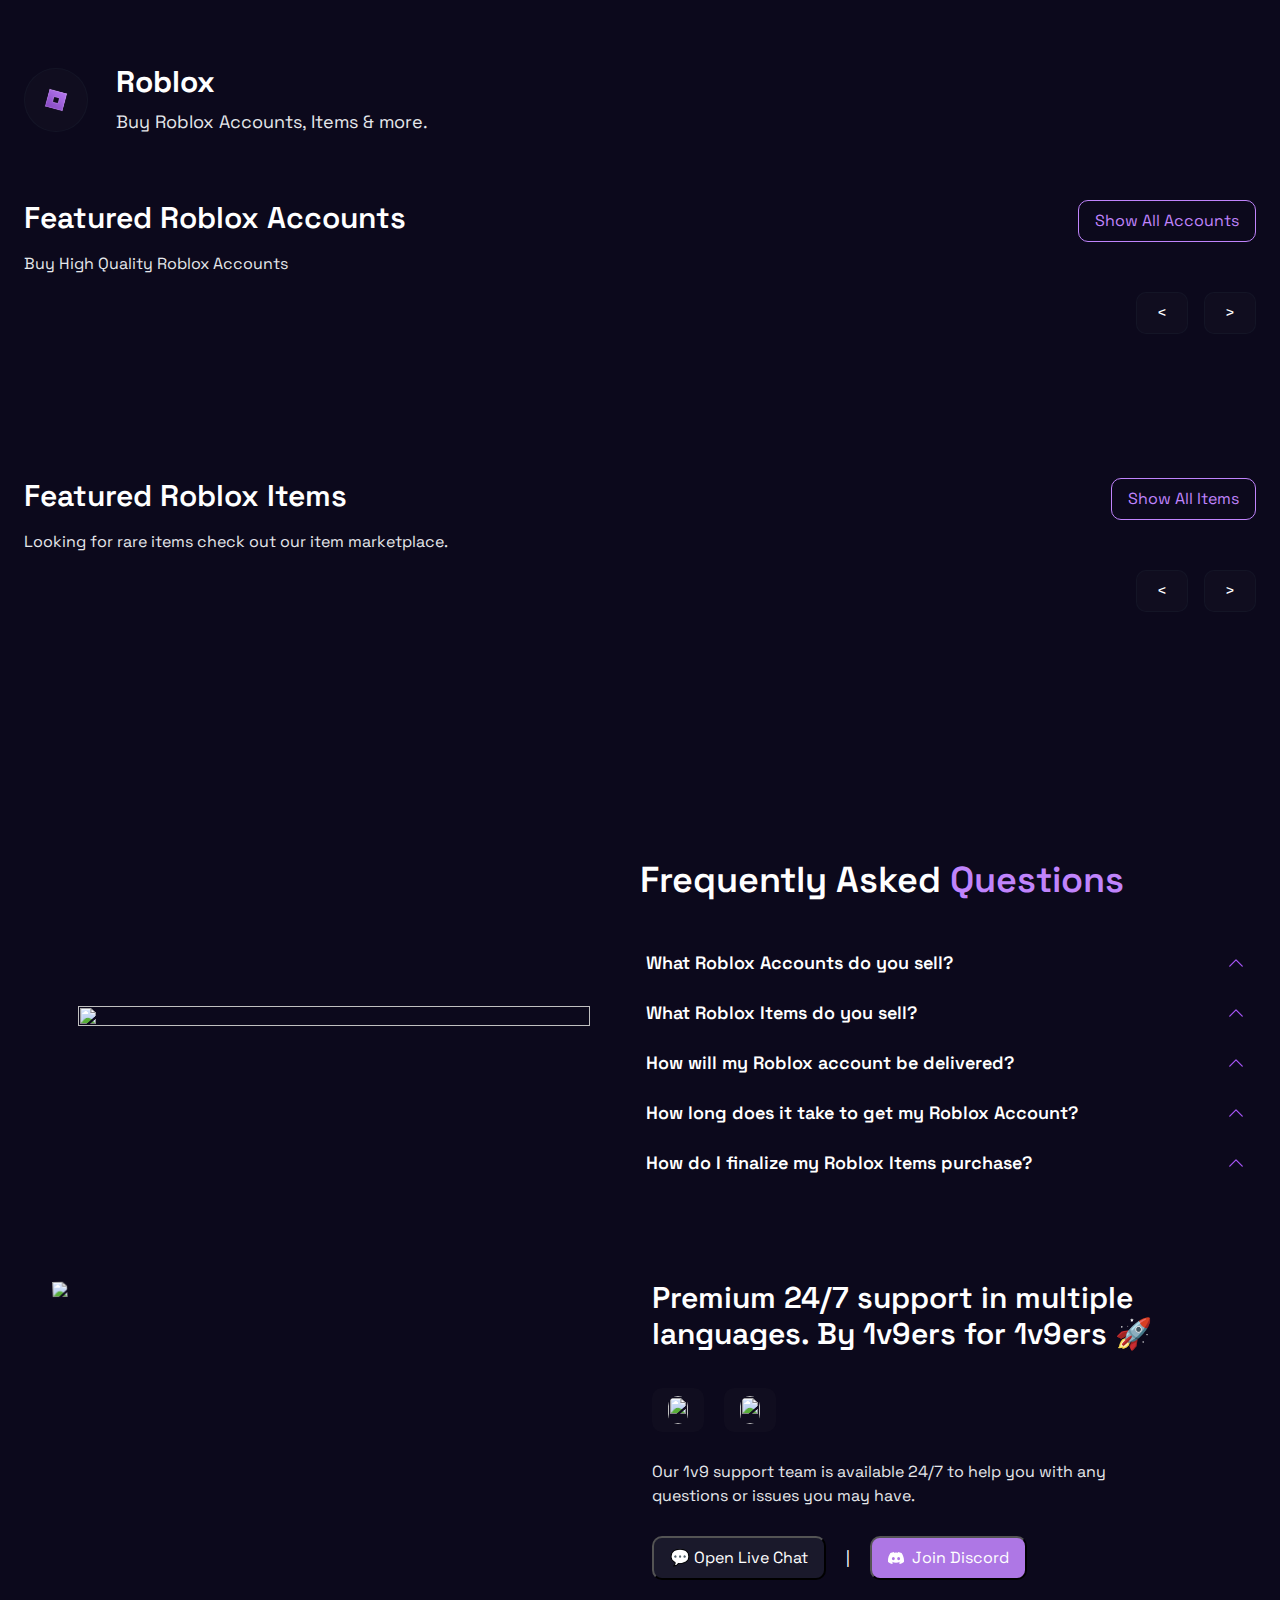
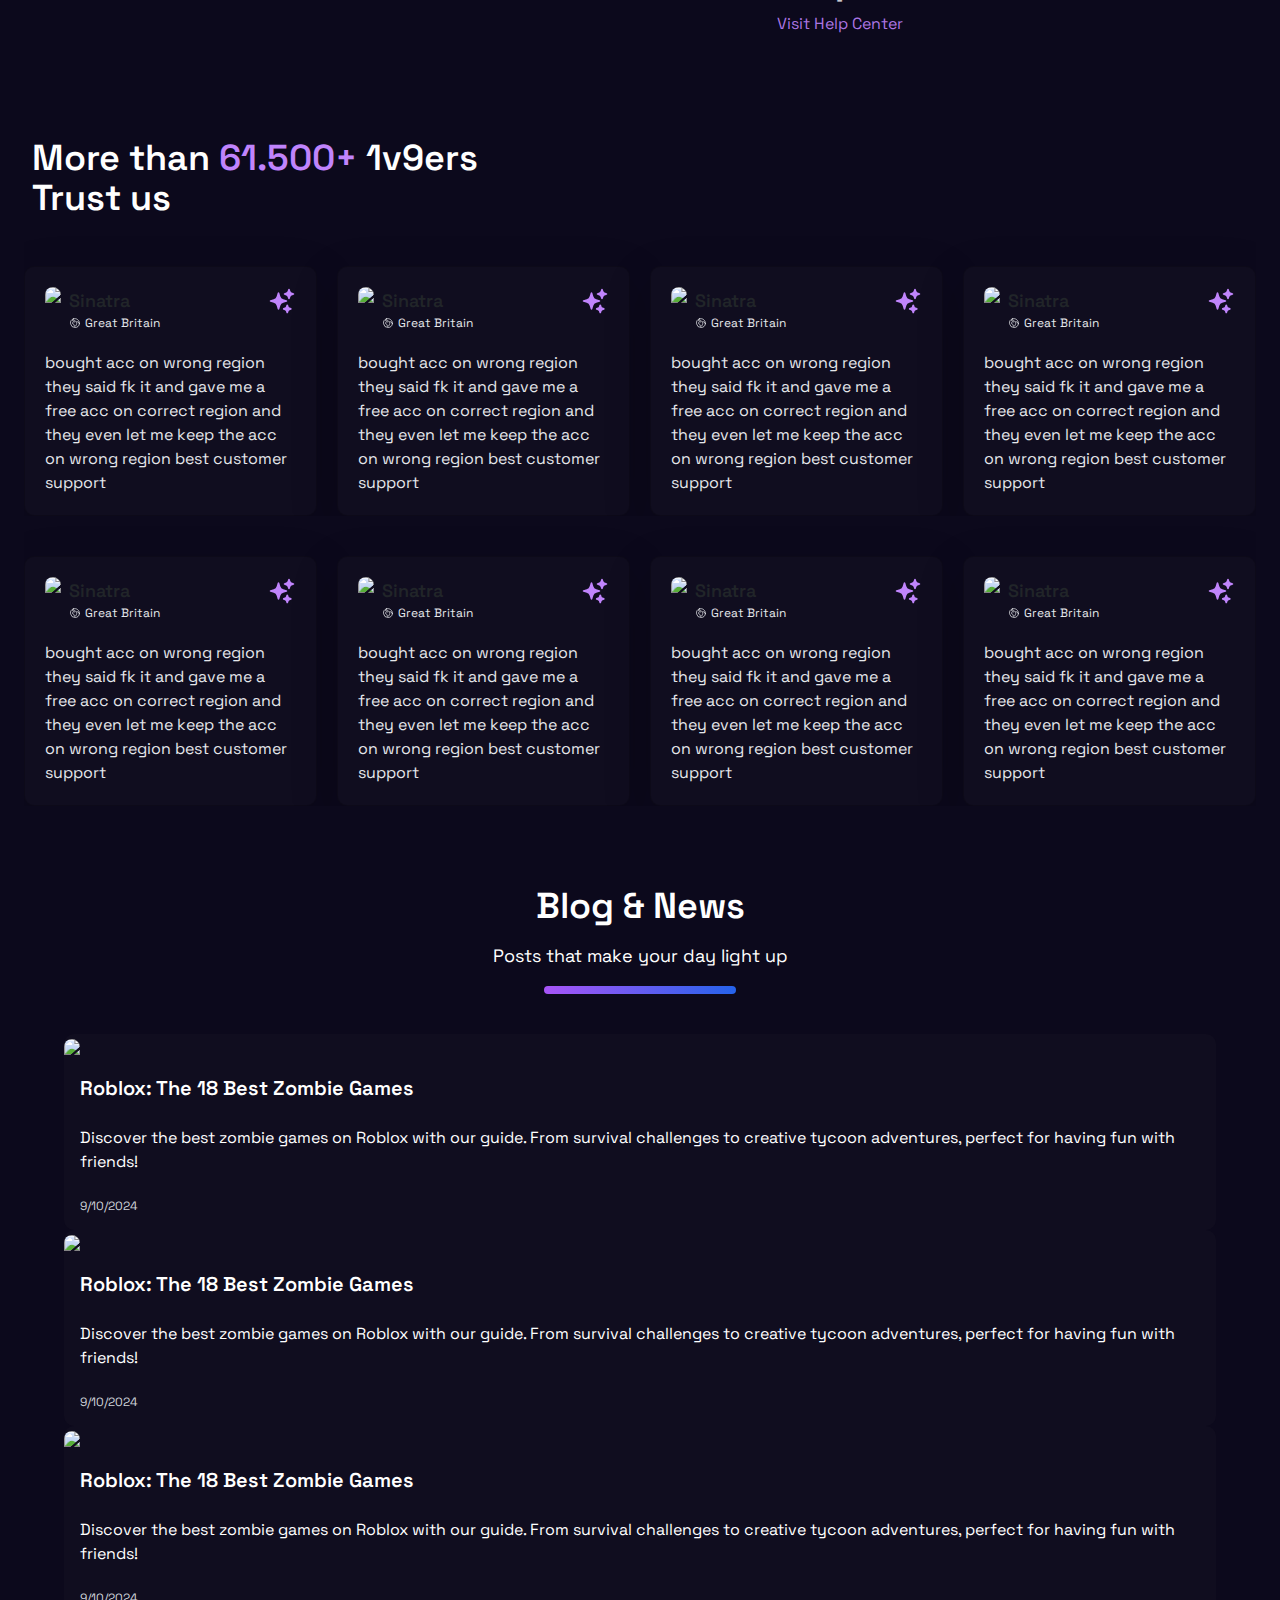
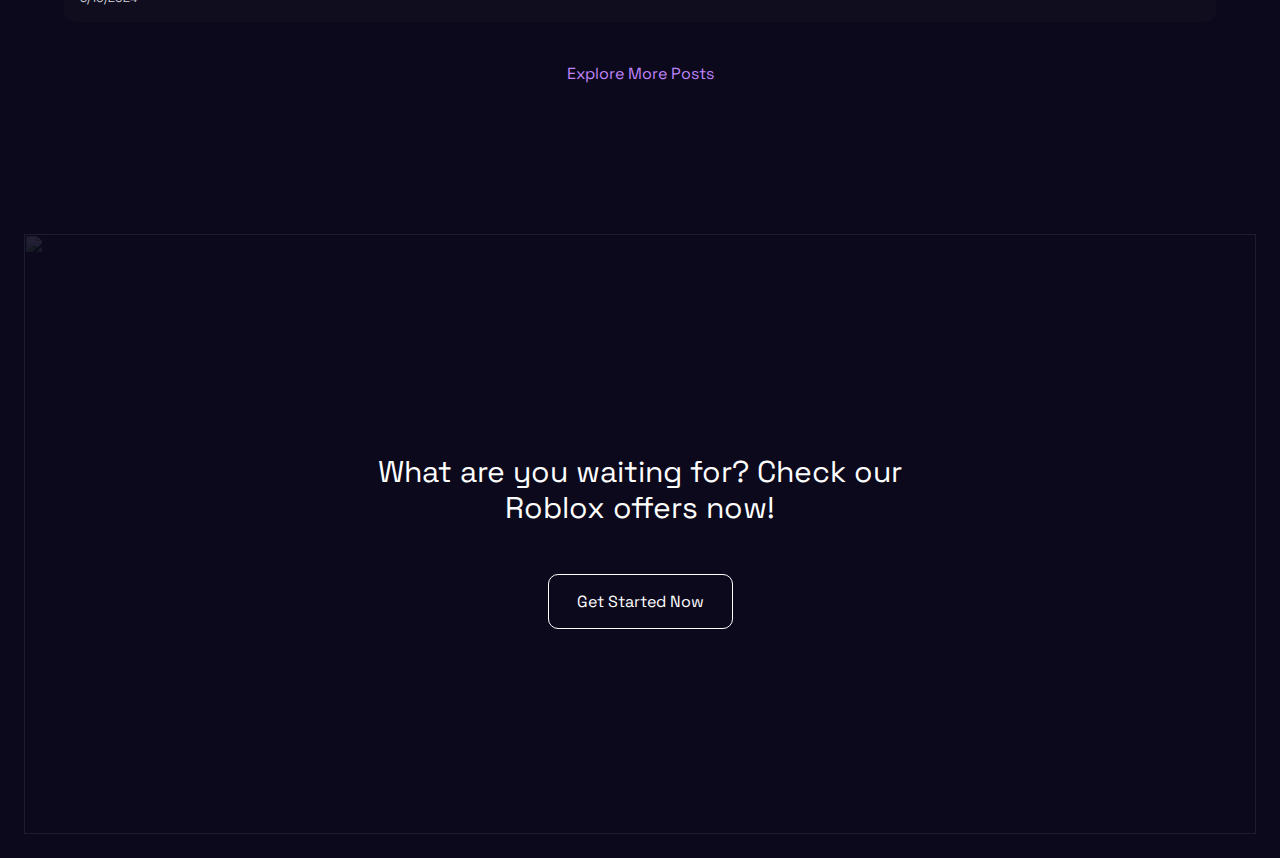
==== commit 44639c42: "check" ====
--- a/index.html
+++ b/index.html
@@ -4,1853 +4,1236 @@
     <meta charset="UTF-8">
     <meta name="viewport" content="width=device-width, initial-scale=1.0">
     <title>Document</title>
-    <link href="https://cdn.jsdelivr.net/npm/bootstrap@5.3.3/dist/css/bootstrap.min.css" rel="stylesheet" integrity="sha384-QWTKZyjpPEjISv5WaRU9OFeRpok6YctnYmDr5pNlyT2bRjXh0JMhjY6hW+ALEwIH" crossorigin="anonymous">
+    <link href="https://cdn.jsdelivr.net/npm/bootstrap@5.3.3/dist/css/bootstrap.min.css" rel="stylesheet">
+    <link href="https://getbootstrap.com/docs/5.3/assets/css/docs.css" rel="stylesheet">
     <script src="https://cdn.jsdelivr.net/npm/bootstrap@5.3.3/dist/js/bootstrap.bundle.min.js" integrity="sha384-YvpcrYf0tY3lHB60NNkmXc5s9fDVZLESaAA55NDzOxhy9GkcIdslK1eN7N6jIeHz" crossorigin="anonymous"></script>
     <script src="https://cdnjs.cloudflare.com/ajax/libs/iconify/2.0.0/iconify.min.js" integrity="sha512-lYMiwcB608+RcqJmP93CMe7b4i9G9QK1RbixsNu4PzMRJMsqr/bUrkXUuFzCNsRUo3IXNUr5hz98lINURv5CNA==" crossorigin="anonymous" referrerpolicy="no-referrer"></script>
     <link rel="stylesheet" href="https://cdnjs.cloudflare.com/ajax/libs/OwlCarousel2/2.3.4/assets/owl.carousel.min.css" integrity="sha512-tS3S5qG0BlhnQROyJXvNjeEM4UpMXHrQfTGmbQ1gKmelCxlSEBUaxhRBj/EFTzpbP4RVSrpEikbmdJobCvhE3g==" crossorigin="anonymous" referrerpolicy="no-referrer" />
     <link rel="stylesheet" href="https://cdnjs.cloudflare.com/ajax/libs/OwlCarousel2/2.3.4/assets/owl.theme.default.min.css" integrity="sha512-sMXtMNL1zRzolHYKEujM2AqCLUR9F2C4/05cdbxjjLSRvMQIciEPCQZo++nk7go3BtSuK9kfa/s+a4f4i5pLkw==" crossorigin="anonymous" referrerpolicy="no-referrer" />
-    <link rel="stylesheet" href="./styles/common.css"/>
-    <link rel="stylesheet" href="./styles/home.css">
-    <link rel="stylesheet" href="./styles/footer.css">
+    <link rel="stylesheet" href="./styles/style.css">
+    <script src="main.js"></script>
 </head>
-
 <body>
     <div>
-        <div class="mx-auto">
-            <div class="header hidden xl:block xl:pb-10">
-                <nav
-                    class="hidden bg-card shadow-xl xl:w-full justify-items-stretch z-50 rounded-b-20 d-flex flex-row align-items-center py-3 px-10 xl:gap-5 fixed">
-                    <div class="shrink-0 d-flex 2xl:gap-16 gap-5 align-items-center">
-                        <a href="/" class="opacity-80 hover:opacity-100">
-                            <img width="50" height="50" alt="1v9.GG Logo" src="./images/logo.png" />
-                        </a>
-                        <button type="button" class="btn-roblox px-4 rounded-20">
-                            <div class="d-flex gap-2 align-items-center justify-content-between">
-                                <div class="d-flex gap-2 align-items-center">
-                                    <img src="./images/logo-btn-roblox.webp" class="w-8 h-8" />
-                                    <span>
-                                        Roblox
-                                    </span>
-                                </div>
-                                <svg xmlns="http://www.w3.org/2000/svg" fill="none" viewBox="0 0 24 24"
-                                    stroke-width="1.5" stroke="currentColor" aria-hidden="true" data-slot="icon"
-                                    class="w-5">
-                                    <path stroke-linecap="round" stroke-linejoin="round" d="m19.5 8.25-7.5 7.5-7.5-7.5">
-                                    </path>
-                                </svg>
-                            </div>
+        <div class="container-page">
+            <div class="d-flex pt-10 align-items-center gap-7 flex-wrap justify-content-start">
+                <div class="w-16 h-16 rounded-full bg-card relative border-roblox">
+                    <img src="./images/logo-btn-roblox.webp" alt="logo-roblox"
+                            class="w-8 h-8 absolute box-roblox object-contain" />
+                </div>
+                <div class="text-start">
+                    <h1 class="text-3xl fw-bold">Roblox</h1>
+                    <p class="text-lg text-gray-200"> Buy Roblox Accounts, Items & more. </p>
+                </div>
+            </div>
+            <!-- content 1-->
+            <div class="py-16">
+                <div class="d-flex flex-wrap gap-5 justify-content-between pb-4">
+                    <div>
+                        <h2 class="text-3xl fw-semibold">
+                            Featured Roblox Accounts
+                        </h2>
+                        <p class="pt-2 text-gray-200">
+                            Buy High Quality Roblox Accounts
+                        </p>
+                    </div>
+                    <div>
+                        <button class="btn-login bg-none rounded-20 px-4 p-2">
+                            Show All Accounts
                         </button>
                     </div>
-                    <div class="d-flex gap-10 h-full align-items-center">
-                        <ul class="d-flex gap-10 align-items-center text-sm text-gray-200">
-                            <li class="relative">
-                                <a href="#"
-                                    class="link-hover flex gap-1 items-center hover:text-purple-300 cursor-pointer">
-                                    <span class="iconify i-solar:shield-user-outline h-4 w-4"></span>
-                                    Accounts
-                                </a>
-                            </li>
-                            <li class="relative">
-                                <a href="#"
-                                    class="link-hover flex gap-1 items-center hover:text-purple-300 cursor-pointer">
-                                    <span class="iconify i-solar:shield-user-outline h-4 w-4"></span>
-                                    Items
-                                </a>
-                            </li>
-                            <li class="relative">
-                                <a href="#"
-                                    class="link-hover flex gap-1 items-center hover:text-purple-300 cursor-pointer">
-                                    <span class="iconify i-solar:shield-user-outline h-4 w-4"></span>
-                                    Robux
-                                </a>
-                            </li>
-                            <li class="relative">
-                                <a href="#"
-                                    class="link-hover flex gap-1 items-center hover:text-purple-300 cursor-pointer">
-                                    <span class="iconify i-solar:shield-user-outline h-4 w-4"></span>
-                                    Lootboxes
-                                </a>
-                            </li>
-                        </ul>
-                    </div>
-                    <div class="ms-auto d-flex gap-10 align-item-center">
-                        <p class="text-sm cursor-pointer align-content-center">
-                            EUR (€)
+                </div>
+                <div class="d-flex gap-3 justify-content-end pb-4">
+                    <div class="">
+                        <button
+                            class="prev-btn bg-card border-roblox text-white px-5 py-2 rounded-20 disabled:opacity-50">
+                            < </button>
+                    </div>
+                    <div>
+                        <button
+                            class="next-btn bg-card border-roblox text-white px-5 py-2 rounded-20 disabled:opacity-50">></button>
+                    </div>
+                </div>
+                <div class="owl-carousel owl-theme">
+                    <div class="item">
+                        <div class="card-slide rounded-20 p-3 bg-card">
+                            <div class="card-head">
+                                <div class="d-flex justiyf-content-start align-items-center gap-2 pb-2">
+                                    <div class="w-6 h-6 w-fit">
+                                        <img src="	https://images.1v9.gg/others-4742faaa7fba.webp"
+                                            class="w-6 h-6 object-contain" alt="logo-roblox">
+                                    </div>
+                                    <div>
+                                        <span class="text-md fw-semibold">Others</span>
+                                    </div>
+                                </div>
+                            </div>
+                            <div class="card-body d-flex flex-column  h-full">
+                                <div class="card-image relative w-full">
+                                    <img class="w-full h-48 rounded-20 cursor-pointer"
+                                        src="https://images.1v9.gg/robloxxx-861d7bbda091.webp" />
+                                </div>
+                                <div class="card-tag d-flex flex-wrap gap-2 py-3">
+                                    <div class="item-tag p-1 px-3 rounded-20 shrink-0">
+                                        <p class="text-xs d-flex gap-1 align-items-center">
+                                            Game: OTHERS
+                                        </p>
+                                    </div>
+                                    <div class="item-tag p-1 px-3 rounded-20 shrink-0">
+                                        <p class="text-xs d-flex gap-1 align-items-center">
+                                            Type: OG
+                                        </p>
+                                    </div>
+                                    <div class="item-tag p-1 px-3 rounded-20 shrink-0">
+                                        <p class="text-xs d-flex gap-1 align-items-center">
+                                            Robux: 0
+                                        </p>
+                                    </div>
+                                    <div class="item-tag p-1 px-3 rounded-20 shrink-0">
+                                        <p class="text-xs d-flex gap-1 align-items-center">
+                                            Skins: 0
+                                        </p>
+                                    </div>
+                                    <div class="item-tag p-1 px-3 rounded-20 shrink-0">
+                                        <p class="text-xs d-flex gap-1 align-items-center">
+                                            Champions: 0
+                                        </p>
+                                    </div>
+                                </div>
+                                <div class="h-05 bg-purple-400-5 mx-auto rounded-20 w-full"></div>
+                                <div class="pt-3">
+                                    <p class="text-md font-semibold line-clamp-2">
+                                        <a href="/detail.html"> ✅ ROBLOX ✅ 900 - 3K RANDOM RAP ACCOUNT ✅ CREATION
+                                            BEFORE 2016 ✅
+                                            Full Access
+                                            ✅ Unverified Account ✅</a>
+                                    </p>
+                                </div>
+                                <div class="price d-flex justify-content-between mx-auto my-3">
+                                    <div class="d-flex text-3xl font-semibold">
+                                        <p>€15.42</p>
+                                        <span class="text-sm pb-0.5 align-content-end font-weight-300">EUR</span>
+                                    </div>
+                                </div>
+                                <div>
+                                    <button class="btn button-pay w-100 d-flex gap-3 justify-content-center align-items-center"
+                                        type="button">
+                                        Buy Now
+                                        <span><svg xmlns="http://www.w3.org/2000/svg" fill="none" viewBox="0 0 24 24"
+                                                stroke-width="1.5" stroke="currentColor" aria-hidden="true" data-slot="icon"
+                                                class="w-5 wobble">
+                                                <path stroke-linecap="round" stroke-linejoin="round"
+                                                    d="M17.25 8.25 21 12m0 0-3.75 3.75M21 12H3"></path>
+                                            </svg></span>
+                                    </button>
+                                </div>
+                                <div class="pt-5 p-2">
+                                    <div class="d-flex gap-5 flex-wrap align-items-center">
+                                        <div class="d-flex gap-2 align-items-center">
+                                            <img src="./images/78f10405aaeea3ebb5de82a49047428ff1b492136f5eb9844e25d2cc7a173d21-fdbe200f8a69.webp"
+                                                class="w-8 h-8 rounded-full object-cover" />
+                                            <p>SmurfRealm</p>
+                                            <img src="./images/supersnic gold.png"
+                                                class="w-8 h-8 rounded-full object-cover" />
+                                        </div>
+                                        <div class="text-gray-200 text-xs ml-auto mr-5 d-flex gap-1">
+                                            69 Sold |
+                                            <p class="text-green-400">100%</p>
+                                        </div>
+                                    </div>
+                                </div>
+                            </div>
+                        </div>
+                    </div>
+                    <div class="item">
+                        <div class="card-slide rounded-20 p-3 bg-card">
+                            <div class="card-head">
+                                <div class="d-flex justiyf-content-start align-items-center gap-2 pb-2">
+                                    <div class="w-6 h-6 w-fit">
+                                        <img src="	https://images.1v9.gg/others-4742faaa7fba.webp"
+                                            class="w-6 h-6 object-contain" alt="logo-roblox">
+                                    </div>
+                                    <div>
+                                        <span class="text-md fw-semibold">Others</span>
+                                    </div>
+                                </div>
+                            </div>
+                            <div class="card-body d-flex flex-column  h-full">
+                                <div class="card-image relative w-full">
+                                    <img class="w-full h-48 rounded-20 cursor-pointer"
+                                        src="https://images.1v9.gg/robloxxx-861d7bbda091.webp" />
+                                </div>
+                                <div class="card-tag d-flex flex-wrap gap-2 py-3">
+                                    <div class="item-tag p-1 px-3 rounded-20 shrink-0">
+                                        <p class="text-xs d-flex gap-1 align-items-center">
+                                            Game: OTHERS
+                                        </p>
+                                    </div>
+                                    <div class="item-tag p-1 px-3 rounded-20 shrink-0">
+                                        <p class="text-xs d-flex gap-1 align-items-center">
+                                            Type: OG
+                                        </p>
+                                    </div>
+                                    <div class="item-tag p-1 px-3 rounded-20 shrink-0">
+                                        <p class="text-xs d-flex gap-1 align-items-center">
+                                            Robux: 0
+                                        </p>
+                                    </div>
+                                    <div class="item-tag p-1 px-3 rounded-20 shrink-0">
+                                        <p class="text-xs d-flex gap-1 align-items-center">
+                                            Skins: 0
+                                        </p>
+                                    </div>
+                                    <div class="item-tag p-1 px-3 rounded-20 shrink-0">
+                                        <p class="text-xs d-flex gap-1 align-items-center">
+                                            Champions: 0
+                                        </p>
+                                    </div>
+                                </div>
+                                <div class="h-05 bg-purple-400-5 mx-auto rounded-20 w-full"></div>
+                                <div class="pt-3">
+                                    <p class="text-md font-semibold line-clamp-2">
+                                        <a href="/detail.html"> ✅ ROBLOX ✅ 900 - 3K RANDOM RAP ACCOUNT ✅ CREATION
+                                            BEFORE 2016 ✅
+                                            Full Access
+                                            ✅ Unverified Account ✅</a>
+                                    </p>
+                                </div>
+                                <div class="price d-flex justify-content-between  mx-auto my-3">
+                                    <div class="d-flex text-3xl font-semibold">
+                                        <p>€15.42</p>
+                                        <span class="text-sm pb-0.5 align-content-end font-weight-300">EUR</span>
+                                    </div>
+                                </div>
+                                <div>
+                                    <button class="btn button-pay w-100 d-flex gap-3 justify-content-center align-items-center"
+                                        type="button">
+                                        Buy Now
+                                        <span><svg xmlns="http://www.w3.org/2000/svg" fill="none" viewBox="0 0 24 24"
+                                                stroke-width="1.5" stroke="currentColor" aria-hidden="true" data-slot="icon"
+                                                class="w-5 wobble">
+                                                <path stroke-linecap="round" stroke-linejoin="round"
+                                                    d="M17.25 8.25 21 12m0 0-3.75 3.75M21 12H3"></path>
+                                            </svg></span>
+                                    </button>
+                                </div>
+                                <div class="pt-5 p-2">
+                                    <div class="d-flex gap-5 flex-wrap align-items-center">
+                                        <div class="d-flex gap-2 align-items-center">
+                                            <img src="./images/78f10405aaeea3ebb5de82a49047428ff1b492136f5eb9844e25d2cc7a173d21-fdbe200f8a69.webp"
+                                                class="w-8 h-8 rounded-full object-cover" />
+                                            <p>SmurfRealm</p>
+                                            <img src="./images/supersnic gold.png"
+                                                class="w-8 h-8 rounded-full object-cover" />
+                                        </div>
+                                        <div class="text-gray-200 text-xs ml-auto mr-5 d-flex gap-1">
+                                            69 Sold |
+                                            <p class="text-green-400">100%</p>
+                                        </div>
+                                    </div>
+                                </div>
+                            </div>
+                        </div>
+                    </div>
+                    <div class="item">
+                        <div class="card-slide rounded-20 p-3 bg-card">
+                            <div class="card-head">
+                                <div class="d-flex justiyf-content-start align-items-center gap-2 pb-2">
+                                    <div class="w-6 h-6 w-fit">
+                                        <img src="	https://images.1v9.gg/others-4742faaa7fba.webp"
+                                            class="w-6 h-6 object-contain" alt="logo-roblox">
+                                    </div>
+                                    <div>
+                                        <span class="text-md fw-semibold">Others</span>
+                                    </div>
+                                </div>
+                            </div>
+                            <div class="card-body d-flex flex-column  h-full">
+                                <div class="card-image relative w-full">
+                                    <img class="w-full h-48 rounded-20 cursor-pointer"
+                                        src="https://images.1v9.gg/robloxxx-861d7bbda091.webp" />
+                                </div>
+                                <div class="card-tag d-flex flex-wrap gap-2 py-3">
+                                    <div class="item-tag p-1 px-3 rounded-20 shrink-0">
+                                        <p class="text-xs d-flex gap-1 align-items-center">
+                                            Game: OTHERS
+                                        </p>
+                                    </div>
+                                    <div class="item-tag p-1 px-3 rounded-20 shrink-0">
+                                        <p class="text-xs d-flex gap-1 align-items-center">
+                                            Type: OG
+                                        </p>
+                                    </div>
+                                    <div class="item-tag p-1 px-3 rounded-20 shrink-0">
+                                        <p class="text-xs d-flex gap-1 align-items-center">
+                                            Robux: 0
+                                        </p>
+                                    </div>
+                                    <div class="item-tag p-1 px-3 rounded-20 shrink-0">
+                                        <p class="text-xs d-flex gap-1 align-items-center">
+                                            Skins: 0
+                                        </p>
+                                    </div>
+                                    <div class="item-tag p-1 px-3 rounded-20 shrink-0">
+                                        <p class="text-xs d-flex gap-1 align-items-center">
+                                            Champions: 0
+                                        </p>
+                                    </div>
+                                </div>
+                                <div class="h-05 bg-purple-400-5 mx-auto rounded-20 w-full"></div>
+                                <div class="pt-3">
+                                    <p class="text-md font-semibold line-clamp-2">
+                                        <a href="/detail.html"> ✅ ROBLOX ✅ 900 - 3K RANDOM RAP ACCOUNT ✅ CREATION
+                                            BEFORE 2016 ✅
+                                            Full Access
+                                            ✅ Unverified Account ✅</a>
+                                    </p>
+                                </div>
+                                <div class="price d-flex justify-content-between  mx-auto my-3">
+                                    <div class="d-flex text-3xl font-semibold">
+                                        <p>€15.42</p>
+                                        <span class="text-sm pb-0.5 align-content-end font-weight-300">EUR</span>
+                                    </div>
+                                </div>
+                                <div>
+                                    <button class="btn button-pay w-100 d-flex gap-3 justify-content-center align-items-center"
+                                        type="button">
+                                        Buy Now
+                                        <span><svg xmlns="http://www.w3.org/2000/svg" fill="none" viewBox="0 0 24 24"
+                                                stroke-width="1.5" stroke="currentColor" aria-hidden="true" data-slot="icon"
+                                                class="w-5 wobble">
+                                                <path stroke-linecap="round" stroke-linejoin="round"
+                                                    d="M17.25 8.25 21 12m0 0-3.75 3.75M21 12H3"></path>
+                                            </svg></span>
+                                    </button>
+                                </div>
+                                <div class="pt-5 p-2">
+                                    <div class="d-flex gap-5 flex-wrap align-items-center">
+                                        <div class="d-flex gap-2 align-items-center">
+                                            <img src="./images/78f10405aaeea3ebb5de82a49047428ff1b492136f5eb9844e25d2cc7a173d21-fdbe200f8a69.webp"
+                                                class="w-8 h-8 rounded-full object-cover" />
+                                            <p>SmurfRealm</p>
+                                            <img src="./images/supersnic gold.png"
+                                                class="w-8 h-8 rounded-full object-cover" />
+                                        </div>
+                                        <div class="text-gray-200 text-xs ml-auto mr-5 d-flex gap-1">
+                                            69 Sold |
+                                            <p class="text-green-400">100%</p>
+                                        </div>
+                                    </div>
+                                </div>
+                            </div>
+                        </div>
+                    </div>
+                    <div class="item">
+                        <div class="card-slide rounded-20 p-3 bg-card">
+                            <div class="card-head">
+                                <div class="d-flex justiyf-content-start align-items-center gap-2 pb-2">
+                                    <div class="w-6 h-6 w-fit">
+                                        <img src="	https://images.1v9.gg/others-4742faaa7fba.webp"
+                                            class="w-6 h-6 object-contain" alt="logo-roblox">
+                                    </div>
+                                    <div>
+                                        <span class="text-md fw-semibold">Others</span>
+                                    </div>
+                                </div>
+                            </div>
+                            <div class="card-body d-flex flex-column  h-full">
+                                <div class="card-image relative w-full">
+                                    <img class="w-full h-48 rounded-20 cursor-pointer"
+                                        src="https://images.1v9.gg/robloxxx-861d7bbda091.webp" />
+                                </div>
+                                <div class="card-tag d-flex flex-wrap gap-2 py-3">
+                                    <div class="item-tag p-1 px-3 rounded-20 shrink-0">
+                                        <p class="text-xs d-flex gap-1 align-items-center">
+                                            Game: OTHERS
+                                        </p>
+                                    </div>
+                                    <div class="item-tag p-1 px-3 rounded-20 shrink-0">
+                                        <p class="text-xs d-flex gap-1 align-items-center">
+                                            Type: OG
+                                        </p>
+                                    </div>
+                                    <div class="item-tag p-1 px-3 rounded-20 shrink-0">
+                                        <p class="text-xs d-flex gap-1 align-items-center">
+                                            Robux: 0
+                                        </p>
+                                    </div>
+                                    <div class="item-tag p-1 px-3 rounded-20 shrink-0">
+                                        <p class="text-xs d-flex gap-1 align-items-center">
+                                            Skins: 0
+                                        </p>
+                                    </div>
+                                    <div class="item-tag p-1 px-3 rounded-20 shrink-0">
+                                        <p class="text-xs d-flex gap-1 align-items-center">
+                                            Champions: 0
+                                        </p>
+                                    </div>
+                                </div>
+                                <div class="h-05 bg-purple-400-5 mx-auto rounded-20 w-full"></div>
+                                <div class="pt-3">
+                                    <p class="text-md font-semibold line-clamp-2">
+                                        <a href="/detail.html"> ✅ ROBLOX ✅ 900 - 3K RANDOM RAP ACCOUNT ✅ CREATION
+                                            BEFORE 2016 ✅
+                                            Full Access
+                                            ✅ Unverified Account ✅</a>
+                                    </p>
+                                </div>
+                                <div class="price d-flex justify-content-between  mx-auto my-3">
+                                    <div class="d-flex text-3xl font-semibold">
+                                        <p>€15.42</p>
+                                        <span class="text-sm pb-0.5 align-content-end font-weight-300">EUR</span>
+                                    </div>
+                                </div>
+                                <div>
+                                    <button class="btn button-pay w-100 d-flex gap-3 justify-content-center align-items-center"
+                                        type="button">
+                                        Buy Now
+                                        <span><svg xmlns="http://www.w3.org/2000/svg" fill="none" viewBox="0 0 24 24"
+                                                stroke-width="1.5" stroke="currentColor" aria-hidden="true" data-slot="icon"
+                                                class="w-5 wobble">
+                                                <path stroke-linecap="round" stroke-linejoin="round"
+                                                    d="M17.25 8.25 21 12m0 0-3.75 3.75M21 12H3"></path>
+                                            </svg></span>
+                                    </button>
+                                </div>
+                                <div class="pt-5 p-2">
+                                    <div class="d-flex gap-5 flex-wrap align-items-center">
+                                        <div class="d-flex gap-2 align-items-center">
+                                            <img src="./images/78f10405aaeea3ebb5de82a49047428ff1b492136f5eb9844e25d2cc7a173d21-fdbe200f8a69.webp"
+                                                class="w-8 h-8 rounded-full object-cover" />
+                                            <p>SmurfRealm</p>
+                                            <img src="./images/supersnic gold.png"
+                                                class="w-8 h-8 rounded-full object-cover" />
+                                        </div>
+                                        <div class="text-gray-200 text-xs ml-auto mr-5 d-flex gap-1">
+                                            69 Sold |
+                                            <p class="text-green-400">100%</p>
+                                        </div>
+                                    </div>
+                                </div>
+                            </div>
+                        </div>
+                    </div>
+                    <div class="item">
+                        <div class="card-slide rounded-20 p-3 bg-card">
+                            <div class="card-head">
+                                <div class="d-flex justiyf-content-start align-items-center gap-2 pb-2">
+                                    <div class="w-6 h-6 w-fit">
+                                        <img src="	https://images.1v9.gg/others-4742faaa7fba.webp"
+                                            class="w-6 h-6 object-contain" alt="logo-roblox">
+                                    </div>
+                                    <div>
+                                        <span class="text-md fw-semibold">Others</span>
+                                    </div>
+                                </div>
+                            </div>
+                            <div class="card-body d-flex flex-column  h-full">
+                                <div class="card-image relative w-full">
+                                    <img class="w-full h-48 rounded-20 cursor-pointer"
+                                        src="https://images.1v9.gg/robloxxx-861d7bbda091.webp" />
+                                </div>
+                                <div class="card-tag d-flex flex-wrap gap-2 py-3">
+                                    <div class="item-tag p-1 px-3 rounded-20 shrink-0">
+                                        <p class="text-xs d-flex gap-1 align-items-center">
+                                            Game: OTHERS
+                                        </p>
+                                    </div>
+                                    <div class="item-tag p-1 px-3 rounded-20 shrink-0">
+                                        <p class="text-xs d-flex gap-1 align-items-center">
+                                            Type: OG
+                                        </p>
+                                    </div>
+                                    <div class="item-tag p-1 px-3 rounded-20 shrink-0">
+                                        <p class="text-xs d-flex gap-1 align-items-center">
+                                            Robux: 0
+                                        </p>
+                                    </div>
+                                    <div class="item-tag p-1 px-3 rounded-20 shrink-0">
+                                        <p class="text-xs d-flex gap-1 align-items-center">
+                                            Skins: 0
+                                        </p>
+                                    </div>
+                                    <div class="item-tag p-1 px-3 rounded-20 shrink-0">
+                                        <p class="text-xs d-flex gap-1 align-items-center">
+                                            Champions: 0
+                                        </p>
+                                    </div>
+                                </div>
+                                <div class="h-05 bg-purple-400-5 mx-auto rounded-20 w-full"></div>
+                                <div class="pt-3">
+                                    <p class="text-md font-semibold line-clamp-2">
+                                        <a href="/detail.html"> ✅ ROBLOX ✅ 900 - 3K RANDOM RAP ACCOUNT ✅ CREATION
+                                            BEFORE 2016 ✅
+                                            Full Access
+                                            ✅ Unverified Account ✅</a>
+                                    </p>
+                                </div>
+                                <div class="price d-flex justify-content-between  mx-auto my-3">
+                                    <div class="d-flex text-3xl font-semibold">
+                                        <p>€15.42</p>
+                                        <span class="text-sm pb-0.5 align-content-end font-weight-300">EUR</span>
+                                    </div>
+                                </div>
+                                <div>
+                                    <button class="btn button-pay w-100 d-flex gap-3 justify-content-center align-items-center"
+                                        type="button">
+                                        Buy Now
+                                        <span><svg xmlns="http://www.w3.org/2000/svg" fill="none" viewBox="0 0 24 24"
+                                                stroke-width="1.5" stroke="currentColor" aria-hidden="true" data-slot="icon"
+                                                class="w-5 wobble">
+                                                <path stroke-linecap="round" stroke-linejoin="round"
+                                                    d="M17.25 8.25 21 12m0 0-3.75 3.75M21 12H3"></path>
+                                            </svg></span>
+                                    </button>
+                                </div>
+                                <div class="pt-5 p-2">
+                                    <div class="d-flex gap-5 flex-wrap align-items-center">
+                                        <div class="d-flex gap-2 align-items-center">
+                                            <img src="./images/78f10405aaeea3ebb5de82a49047428ff1b492136f5eb9844e25d2cc7a173d21-fdbe200f8a69.webp"
+                                                class="w-8 h-8 rounded-full object-cover" />
+                                            <p>SmurfRealm</p>
+                                            <img src="./images/supersnic gold.png"
+                                                class="w-8 h-8 rounded-full object-cover" />
+                                        </div>
+                                        <div class="text-gray-200 text-xs ml-auto mr-5 d-flex gap-1">
+                                            69 Sold |
+                                            <p class="text-green-400">100%</p>
+                                        </div>
+                                    </div>
+                                </div>
+                            </div>
+                        </div>
+                    </div>
+                </div>
+            </div>
+            <!-- content 1-->
+
+            <!-- content 2-->
+            <div class="py-16">
+                <div class="d-flex flex-wrap gap-5 justify-content-between pb-4">
+                    <div>
+                        <h2 class="text-3xl fw-semibold">
+                            Featured Roblox Items
+                        </h2>
+                        <p class="pt-2 text-gray-200">
+                            Looking for rare items check out our item marketplace.
                         </p>
-                        <a href="#">
-                            <div class="btn-login rounded-20 px-4 p-2">
+                    </div>
+                    <div>
+                        <button class="btn-login bg-none rounded-20 px-4 p-2">
+                            Show All Items
+                        </button>
+                    </div>
+                </div>
+                <div class="d-flex gap-3 justify-content-end pb-4">
+                    <div class="">
+                        <button
+                            class="prev-btn-2 bg-card border-roblox text-white px-5 py-2 rounded-20 disabled:opacity-50">
+                            <</button>
+                    </div>
+                    <div>
+                        <button
+                            class="next-btn-2 bg-card border-roblox text-white px-5 py-2 rounded-20 disabled:opacity-50">></button>
+                    </div>
+                </div>
+                <div class="owl-carousel owl-theme">
+                    <div class="item">
+                        <div class="card-slide rounded-20 p-3 bg-card">
+                            <div class="card-body d-flex flex-column  h-full">
+                                <div class="d-flex flex-row gap-5">
+                                    <div class="card-image d-block relative w-full h-32">
+                                        <img class="w-full h-32 rounded-20 cursor-pointer object-cover"
+                                            src="https://images.1v9.gg/icon-c06f8905534e.webp" />
+                                    </div>
+                                    <div>
+                                        <div>
+                                            <p
+                                                class="text-lg sm:text-md hover:text-purple-400 font-semibold line-clamp-2">
+                                                Pet Simulator ✨ Huge Crocodile ❤️ Lightning Fast Delivery ⚡ Pet
+                                                Simulator 99 💵 Best Value 🔥
+                                            </p>
+                                        </div>
+                                        <div class="card-tag d-flex flex-column gap-2 py-3">
+                                            <div class="item-tag w-fit p-1 px-3 rounded-20 shrink-0">
+                                                <p class="text-xs d-flex gap-1 align-items-center">
+                                                    Delivery Speed: 1 hour
+                                                </p>
+                                            </div>
+                                            <div class="item-tag w-fit p-1 px-3 rounded-20 shrink-0">
+                                                <p class="text-xs d-flex gap-1 align-items-center">
+                                                    Stock: 999
+                                                </p>
+                                            </div>
+                                        </div>
+                                    </div>
+                                </div>
+                                <div class="price d-flex justify-content-between  mx-auto my-3">
+                                    <div class="d-flex text-3xl font-semibold">
+                                        <p>€15.42</p>
+                                        <span class="text-sm pb-0.5 align-content-end font-weight-300">EUR</span>
+                                    </div>
+                                </div>
                                 <div>
-                                    Login
-                                </div>
-                            </div>
-                        </a>
-                    </div>
-                </nav>
+                                    <button class="btn button-pay w-100 d-flex gap-3 justify-content-center align-items-center"
+                                        type="button">
+                                        Buy Now
+                                        <span><svg xmlns="http://www.w3.org/2000/svg" fill="none" viewBox="0 0 24 24"
+                                                stroke-width="1.5" stroke="currentColor" aria-hidden="true" data-slot="icon"
+                                                class="w-5 wobble">
+                                                <path stroke-linecap="round" stroke-linejoin="round"
+                                                    d="M17.25 8.25 21 12m0 0-3.75 3.75M21 12H3"></path>
+                                            </svg></span>
+                                    </button>
+                                </div>
+                                <div class="pt-5 p-2">
+                                    <div class="d-flex gap-5 flex-wrap align-items-center">
+                                        <div class="d-flex gap-2 align-items-center">
+                                            <img src="./images/78f10405aaeea3ebb5de82a49047428ff1b492136f5eb9844e25d2cc7a173d21-fdbe200f8a69.webp"
+                                                class="w-8 h-8 rounded-full object-cover" />
+                                            <p>SmurfRealm</p>
+                                            <img src="./images/supersnic gold.png"
+                                                class="w-8 h-8 rounded-full object-cover" />
+                                        </div>
+                                        <div class="text-gray-200 text-xs ml-auto mr-5 d-flex gap-1">
+                                            69 Sold |
+                                            <p class="text-green-400">100%</p>
+                                        </div>
+                                    </div>
+                                </div>
+                            </div>
+                        </div>
+                    </div>
+                </div>
             </div>
-            <!-- <div class="header-mob">
-                <nav class="menu d-flex flex-column align-items-center py-3 px-4">
-                    <div class="">
-
-                    </div>
-                </nav>
-            </div> -->
-            <!-- Content-->
-            <div class="container-page px-4">
-                <div class="d-flex pt-10 align-items-center gap-7 flex-wrap justify-content-start">
-                    <div class="w-16 h-16 rounded-full bg-card relative border-roblox">
-                        <div class="mx-auto w-14 h-14 relative w-fit ">
-                            <img src="./images/logo-btn-roblox.webp" alt="logo-roblox"
-                                class="w-8 h-8 absolute box-roblox object-contain" />
-                        </div>
-                    </div>
-                    <div class="text-start">
-                        <h1 class="text-3xl fw-bold">Roblox</h1>
-                        <p class="text-lg text-gray-200"> Buy Roblox Accounts, Items & more. </p>
-                    </div>
-                </div>
-                <!-- content 1-->
-                <div class="py-16">
-                    <div class="d-flex flex-wrap gap-5 justify-content-between pb-4">
+            <!-- content 2-->
+            <!--content 3-->
+            <section class="pt-36">
+                <div class="px-4 mx-auto overflow-x-hidden container-page">
+                    <div class="row align-items-center">
+                        <div class="col-xl-6">
+                            <div class="max-w-lg mx-auto">
+                                <img class="object-cover h-full w-full"
+                                    src="https://images.1v9.gg/frequently%20ask%20questions.webp">
+                            </div>
+                        </div>
+                        <div class="col-xl-6">
+                            <div class="d-flex flex-column align-items-start justify-content-start">
+                                <h2 class="text-4xl font-semibold text-start pb-10">
+                                    Frequently Asked
+                                    <span class="text-purple-400">Questions</span>
+                                </h2>
+                                <div
+                                    class="d-flex flex-column w-full gap-5 justify-content-start align-items-center">
+                                    <div class="w-full">
+                                        <button type="button"
+                                            class="d-flex w-full bg-none text-white border border-0 justify-content-between cursor-pointer fw-medium text-start">
+                                            <span class="text-lg fw-semibold">What Roblox Accounts do you
+                                                sell?</span>
+                                            <svg xmlns="http://www.w3.org/2000/svg" fill="none" viewBox="0 0 24 24"
+                                                stroke-width="1.5" stroke="currentColor" aria-hidden="true"
+                                                data-slot="icon" class="h-5 w-5 text-purple-500">
+                                                <path stroke-linecap="round" stroke-linejoin="round"
+                                                    d="m4.5 15.75 7.5-7.5 7.5 7.5"></path>
+                                            </svg>
+                                        </button>
+                                    </div>
+                                    <div class="w-full">
+                                        <button type="button"
+                                            class="d-flex w-full bg-none text-white border border-0 justify-content-between cursor-pointer fw-medium text-start">
+                                            <span class="text-lg fw-semibold">What Roblox Items do you sell?</span>
+                                            <svg xmlns="http://www.w3.org/2000/svg" fill="none" viewBox="0 0 24 24"
+                                                stroke-width="1.5" stroke="currentColor" aria-hidden="true"
+                                                data-slot="icon" class="h-5 w-5 text-purple-500">
+                                                <path stroke-linecap="round" stroke-linejoin="round"
+                                                    d="m4.5 15.75 7.5-7.5 7.5 7.5"></path>
+                                            </svg>
+                                        </button>
+                                    </div>
+                                    <div class="w-full">
+                                        <button type="button"
+                                            class="d-flex w-full bg-none text-white border border-0 justify-content-between cursor-pointer fw-medium text-start">
+                                            <span class="text-lg fw-semibold">How will my Roblox account be
+                                                delivered?</span>
+                                            <svg xmlns="http://www.w3.org/2000/svg" fill="none" viewBox="0 0 24 24"
+                                                stroke-width="1.5" stroke="currentColor" aria-hidden="true"
+                                                data-slot="icon" class="h-5 w-5 text-purple-500">
+                                                <path stroke-linecap="round" stroke-linejoin="round"
+                                                    d="m4.5 15.75 7.5-7.5 7.5 7.5"></path>
+                                            </svg>
+                                        </button>
+                                    </div>
+                                    <div class="w-full">
+                                        <button type="button"
+                                            class="d-flex w-full bg-none text-white border border-0 justify-content-between cursor-pointer fw-medium text-start">
+                                            <span class="text-lg fw-semibold">How long does it take to get my Roblox
+                                                Account?</span>
+                                            <svg xmlns="http://www.w3.org/2000/svg" fill="none" viewBox="0 0 24 24"
+                                                stroke-width="1.5" stroke="currentColor" aria-hidden="true"
+                                                data-slot="icon" class="h-5 w-5 text-purple-500">
+                                                <path stroke-linecap="round" stroke-linejoin="round"
+                                                    d="m4.5 15.75 7.5-7.5 7.5 7.5"></path>
+                                            </svg>
+                                        </button>
+                                    </div>
+                                    <div class="w-full">
+                                        <button type="button"
+                                            class="d-flex w-full bg-none text-white border border-0 justify-content-between cursor-pointer fw-medium text-start">
+                                            <span class="text-lg fw-semibold">How do I finalize my Roblox Items
+                                                purchase?</span>
+                                            <svg xmlns="http://www.w3.org/2000/svg" fill="none" viewBox="0 0 24 24"
+                                                stroke-width="1.5" stroke="currentColor" aria-hidden="true"
+                                                data-slot="icon" class="h-5 w-5 text-purple-500">
+                                                <path stroke-linecap="round" stroke-linejoin="round"
+                                                    d="m4.5 15.75 7.5-7.5 7.5 7.5"></path>
+                                            </svg>
+                                        </button>
+                                    </div>
+                                </div>
+                            </div>
+                        </div>
+                    </div>
+                </div>
+
+            </section>
+            <!--content 3-->
+            <!--content 4-->
+            <section class="px-2 mx-auto py-16 container-page">
+                <div class="row align-items-center">
+                    <div class="col">
+                        <div class="perspective h-full min-h-96">
+                            <img class="object-contain perspective-child-right h-auto"
+                                src="https://images.1v9.gg/1v9%20customer%20support.webp" />
+                        </div>
+                    </div>
+                    <div class="col">
+                        <div class="d-flex flex-column gap-7 max-w-lg text-start">
+                            <h2 class="text-3xl font-semibold">
+                                Premium 24/7 support in multiple languages. By 1v9ers for 1v9ers 🚀
+                            </h2>
+                            <div class="d-flex gap-5 flex-wrap align-items-center  justify-content-start">
+                                <div class="bg-card rounded-20 p-2 px-4">
+                                    <img class="rounded-20 object-cover h-7 w-full"
+                                        src="https://images.1v9.gg/spain.webp" />
+                                </div>
+                                <div class="bg-card rounded-20 p-2 px-4">
+                                    <img class="rounded-20 object-cover h-7 w-full"
+                                        src="https://images.1v9.gg/america.webp" />
+                                </div>
+                            </div>
+                            <div>
+                                <p class="text-gray-200">
+                                    Our 1v9 support team is available 24/7 to help you with any questions or issues
+                                    you
+                                    may have.
+                                </p>
+                            </div>
+                            <div class="d-flex flex-column w-fit">
+                                <div class="d-flex gap-5 flex-wrap align-items-center justify-content-start">
+                                    <button
+                                        class="bg-gray-400-10  transition-all duration-300 ease-in-out text-white px-4 py-2 rounded-20">
+                                        💬 Open Live Chat
+                                    </button>
+                                    <div class="text-gray-300/20 d-block"> | </div>
+                                    <button
+                                        class="bg-purple-400-90 hover:bg-purple-500/90 transition-all duration-300 ease-in-out text-white px-4 py-2 rounded-20 d-flex gap-2 align-items-center">
+                                        <svg xmlns="http://www.w3.org/2000/svg" fill="currentColor"
+                                            viewBox="0 0 16 16" class="w-4 h-4">
+                                            <path
+                                                d="M13.545 2.907a13.227 13.227 0 0 0-3.257-1.011.05.05 0 0 0-.052.025c-.141.25-.297.577-.406.833a12.19 12.19 0 0 0-3.658 0 8.258 8.258 0 0 0-.412-.833.051.051 0 0 0-.052-.025c-1.125.194-2.22.534-3.257 1.011a.041.041 0 0 0-.021.018C.356 6.024-.213 9.047.066 12.032c.001.014.01.028.021.037a13.276 13.276 0 0 0 3.995 2.02.05.05 0 0 0 .056-.019c.308-.42.582-.863.818-1.329a.05.05 0 0 0-.01-.059.051.051 0 0 0-.018-.011 8.875 8.875 0 0 1-1.248-.595.05.05 0 0 1-.02-.066.051.051 0 0 1 .015-.019c.084-.063.168-.129.248-.195a.05.05 0 0 1 .051-.007c2.619 1.196 5.454 1.196 8.041 0a.052.052 0 0 1 .053.007c.08.066.164.132.248.195a.051.051 0 0 1-.004.085 8.254 8.254 0 0 1-1.249.594.05.05 0 0 0-.03.03.052.052 0 0 0 .003.041c.24.465.515.909.817 1.329a.05.05 0 0 0 .056.019 13.235 13.235 0 0 0 4.001-2.02.049.049 0 0 0 .021-.037c.334-3.451-.559-6.449-2.366-9.106a.034.034 0 0 0-.02-.019Zm-8.198 7.307c-.789 0-1.438-.724-1.438-1.612 0-.889.637-1.613 1.438-1.613.807 0 1.45.73 1.438 1.613 0 .888-.637 1.612-1.438 1.612Zm5.316 0c-.788 0-1.438-.724-1.438-1.612 0-.889.637-1.613 1.438-1.613.807 0 1.451.73 1.438 1.613 0 .888-.631 1.612-1.438 1.612Z">
+                                            </path>
+                                        </svg>
+                                        Join Discord
+                                    </button>
+                                </div>
+                                <div class="pt-2 text-center">
+                                    -
+                                    <a href="#"
+                                        class="text-purple-400-90 hover:text-purple-500/90 transition-all duration-300 ease-in-out">
+                                        <p> Visit Help Center </p>
+                                    </a>
+                                </div>
+                            </div>
+                        </div>
+                    </div>
+                </div>
+            </section>
+            <!--content 4-->
+
+            <!--content 5-->
+            <section class="pt-32">
+                <div>
+                    <div class="max-w-7xl px-2 mx-auto">
                         <div>
-                            <h2 class="text-3xl fw-semibold">
-                                Featured Roblox Accounts
-                            </h2>
-                            <p class="pt-2 text-gray-200">
-                                Buy High Quality Roblox Accounts
-                            </p>
-                        </div>
-                        <div>
-                            <button class="btn-login bg-none rounded-20 px-4 p-2">
-                                Show All Accounts
-                            </button>
-                        </div>
-                    </div>
-                    <div class="d-flex gap-3 justify-content-end pb-4">
-                        <div class="">
-                            <button
-                                class="prev-btn bg-card border-roblox text-white px-5 py-2 rounded-20 disabled:opacity-50">
-                                << /button>
-                        </div>
-                        <div>
-                            <button
-                                class="next-btn bg-card border-roblox text-white px-5 py-2 rounded-20 disabled:opacity-50">></button>
-                        </div>
-                    </div>
-                    <div class="owl-carousel owl-theme">
-                        <div class="item">
-                            <div class="card-slide rounded-20 p-3 bg-card">
-                                <div class="card-head">
-                                    <div class="d-flex justiyf-content-start align-items-center gap-2 pb-2">
-                                        <div class="w-6 h-6 w-fit">
-                                            <img src="	https://images.1v9.gg/others-4742faaa7fba.webp"
-                                                class="w-6 h-6 object-contain" alt="logo-roblox">
-                                        </div>
-                                        <div>
-                                            <span class="text-md fw-semibold">Others</span>
-                                        </div>
-                                    </div>
-                                </div>
-                                <div class="card-body d-flex flex-column  h-full">
-                                    <div class="card-image relative w-full">
-                                        <img class="w-full h-48 rounded-20 cursor-pointer"
-                                            src="https://images.1v9.gg/robloxxx-861d7bbda091.webp" />
-                                    </div>
-                                    <div class="card-tag d-flex flex-wrap gap-2 py-3">
-                                        <div class="item-tag p-1 px-3 rounded-20 shrink-0">
-                                            <p class="text-xs d-flex gap-1 align-items-center">
-                                                Game: OTHERS
-                                            </p>
-                                        </div>
-                                        <div class="item-tag p-1 px-3 rounded-20 shrink-0">
-                                            <p class="text-xs d-flex gap-1 align-items-center">
-                                                Type: OG
-                                            </p>
-                                        </div>
-                                        <div class="item-tag p-1 px-3 rounded-20 shrink-0">
-                                            <p class="text-xs d-flex gap-1 align-items-center">
-                                                Robux: 0
-                                            </p>
-                                        </div>
-                                        <div class="item-tag p-1 px-3 rounded-20 shrink-0">
-                                            <p class="text-xs d-flex gap-1 align-items-center">
-                                                Skins: 0
-                                            </p>
-                                        </div>
-                                        <div class="item-tag p-1 px-3 rounded-20 shrink-0">
-                                            <p class="text-xs d-flex gap-1 align-items-center">
-                                                Champions: 0
-                                            </p>
-                                        </div>
-                                    </div>
-                                    <div class="h-05 bg-purple-400-5 mx-auto rounded-20 w-full"></div>
-                                    <div class="pt-3">
-                                        <p class="text-md font-semibold line-clamp-2">
-                                            <a href="/detail.html"> ✅ ROBLOX ✅ 900 - 3K RANDOM RAP ACCOUNT ✅ CREATION
-                                                BEFORE 2016 ✅
-                                                Full Access
-                                                ✅ Unverified Account ✅</a>
-                                        </p>
-                                    </div>
-                                    <div class="d-flex text-3xl mt-auto mx-auto font-semibold pt-5">
-                                        <p>€9.99</p>
-                                        <span class="font-light text-sm align-self-end pb-1-2">EUR</span>
-                                    </div>
-                                    <div class="h-05 bg-purple-400-5 mx-auto rounded-20 w-full mt-3"></div>
-                                    <div class="pt-3 d-flex gap-2 align-items-center justify-content-between">
-                                        <button class="btn-card">
-                                            <a href="/checkout.html"><span
-                                                    class="relative z-10 d-flex justify-content-center gap-3">
-                                                    Buy Now
+                            <h3 class="text-4xl font-semibold max-w-lg">
+                                More than
+                                <span class="text-purple-400">
+                                    61.500+
+                                </span>
+                                1v9ers &nbsp; Trust us
+                            </h3>
+                        </div>
+
+                    </div>
+                    <div
+                        class="max-w-7xl mx-auto overflow-hidden relative [mask-image:linear-gradient(to_right,transparent,black_15%,black_85%,transparent)] dark:border-[#00B67B]/5">
+                        <div class="relative w-full holderBox">
+                            <div class="d-flex flex-row w-auto gap-5 holder1 pt-10">
+                                <!--item -->
+                                <div
+                                    class="bg-card card shadow-lg p-5 rounded-20 shrink-0 select-none slide-left d-flex flex-column">
+                                    <div class="d-flex justify-content-between">
+                                        <div class="d-flex gap-2 align-center grow">
+                                            <img src="https://images.1v9.gg/73x73.webp" class="rounded-full" />
+                                            <div>
+                                                <p class="text-lg font-semibold">
+                                                    Sinatra
+                                                </p>
+                                                <p class="text-gray-200 text-xs d-flex gap-1 align-items-center">
                                                     <svg xmlns="http://www.w3.org/2000/svg" fill="none"
                                                         viewBox="0 0 24 24" stroke-width="1.5" stroke="currentColor"
-                                                        aria-hidden="true" data-slot="icon" class="w-5">
+                                                        aria-hidden="true" data-slot="icon" class="w-3 h-3"
+                                                        data-v-9badb5b4="">
                                                         <path stroke-linecap="round" stroke-linejoin="round"
-                                                            d="M17.25 8.25 21 12m0 0-3.75 3.75M21 12H3"></path>
+                                                            d="m20.893 13.393-1.135-1.135a2.252 2.252 0 0 1-.421-.585l-1.08-2.16a.414.414 0 0 0-.663-.107.827.827 0 0 1-.812.21l-1.273-.363a.89.89 0 0 0-.738 1.595l.587.39c.59.395.674 1.23.172 1.732l-.2.2c-.212.212-.33.498-.33.796v.41c0 .409-.11.809-.32 1.158l-1.315 2.191a2.11 2.11 0 0 1-1.81 1.025 1.055 1.055 0 0 1-1.055-1.055v-1.172c0-.92-.56-1.747-1.414-2.089l-.655-.261a2.25 2.25 0 0 1-1.383-2.46l.007-.042a2.25 2.25 0 0 1 .29-.787l.09-.15a2.25 2.25 0 0 1 2.37-1.048l1.178.236a1.125 1.125 0 0 0 1.302-.795l.208-.73a1.125 1.125 0 0 0-.578-1.315l-.665-.332-.091.091a2.25 2.25 0 0 1-1.591.659h-.18c-.249 0-.487.1-.662.274a.931.931 0 0 1-1.458-1.137l1.411-2.353a2.25 2.25 0 0 0 .286-.76m11.928 9.869A9 9 0 0 0 8.965 3.525m11.928 9.868A9 9 0 1 1 8.965 3.525">
+                                                        </path>
                                                     </svg>
-                                                </span></a>
-                                        </button>
-                                    </div>
-                                    <div class="pt-5 p-2">
-                                        <div class="d-flex gap-5 flex-wrap align-items-center">
-                                            <div class="d-flex gap-2 align-items-center">
-                                                <img src="./images/78f10405aaeea3ebb5de82a49047428ff1b492136f5eb9844e25d2cc7a173d21-fdbe200f8a69.webp"
-                                                    class="w-8 h-8 rounded-full object-cover" />
-                                                <p>SmurfRealm</p>
-                                                <img src="./images/supersnic gold.png"
-                                                    class="w-8 h-8 rounded-full object-cover" />
-                                            </div>
-                                            <div class="text-gray-200 text-xs ml-auto mr-5 d-flex gap-1">
-                                                69 Sold |
-                                                <p class="text-green-400">100%</p>
-                                            </div>
-                                        </div>
-                                    </div>
-                                </div>
-                            </div>
-                        </div>
-                        <div class="item">
-                            <div class="card-slide rounded-20 p-3 bg-card">
-                                <div class="card-head">
-                                    <div class="d-flex justiyf-content-start align-items-center gap-2 pb-2">
-                                        <div class="w-6 h-6 w-fit">
-                                            <img src="	https://images.1v9.gg/others-4742faaa7fba.webp"
-                                                class="w-6 h-6 object-contain" alt="logo-roblox">
-                                        </div>
-                                        <div>
-                                            <span class="text-md fw-semibold">Others</span>
-                                        </div>
-                                    </div>
-                                </div>
-                                <div class="card-body d-flex flex-column  h-full">
-                                    <div class="card-image relative w-full">
-                                        <img class="w-full h-48 rounded-20 cursor-pointer"
-                                            src="https://images.1v9.gg/robloxxx-861d7bbda091.webp" />
-                                    </div>
-                                    <div class="card-tag d-flex flex-wrap gap-2 py-3">
-                                        <div class="item-tag p-1 px-3 rounded-20 shrink-0">
-                                            <p class="text-xs d-flex gap-1 align-items-center">
-                                                Game: OTHERS
-                                            </p>
-                                        </div>
-                                        <div class="item-tag p-1 px-3 rounded-20 shrink-0">
-                                            <p class="text-xs d-flex gap-1 align-items-center">
-                                                Type: OG
-                                            </p>
-                                        </div>
-                                        <div class="item-tag p-1 px-3 rounded-20 shrink-0">
-                                            <p class="text-xs d-flex gap-1 align-items-center">
-                                                Robux: 0
-                                            </p>
-                                        </div>
-                                        <div class="item-tag p-1 px-3 rounded-20 shrink-0">
-                                            <p class="text-xs d-flex gap-1 align-items-center">
-                                                Skins: 0
-                                            </p>
-                                        </div>
-                                        <div class="item-tag p-1 px-3 rounded-20 shrink-0">
-                                            <p class="text-xs d-flex gap-1 align-items-center">
-                                                Champions: 0
-                                            </p>
-                                        </div>
-                                    </div>
-                                    <div class="h-05 bg-purple-400-5 mx-auto rounded-20 w-full"></div>
-                                    <div class="pt-3">
-                                        <p class="text-md font-semibold line-clamp-2">
-                                            <a href="/detail.html"> ✅ ROBLOX ✅ 900 - 3K RANDOM RAP ACCOUNT ✅ CREATION
-                                                BEFORE 2016 ✅
-                                                Full Access
-                                                ✅ Unverified Account ✅</a>
-                                        </p>
-                                    </div>
-                                    <div class="d-flex text-3xl mt-auto mx-auto font-semibold pt-5">
-                                        <p>€9.99</p>
-                                        <span class="font-light text-sm align-self-end pb-1-2">EUR</span>
-                                    </div>
-                                    <div class="h-05 bg-purple-400-5 mx-auto rounded-20 w-full mt-3"></div>
-                                    <div class="pt-3 d-flex gap-2 align-items-center justify-content-between">
-                                        <button class="btn-card">
-                                            <a href="/checkout.html"><span
-                                                    class="relative z-10 d-flex justify-content-center gap-3">
-                                                    Buy Now
+                                                    Great Britain
+                                                </p>
+                                            </div>
+                                        </div>
+                                        <svg xmlns="http://www.w3.org/2000/svg" viewBox="0 0 24 24"
+                                            fill="currentColor" aria-hidden="true" data-slot="icon"
+                                            class="w-7 h-7 text-purple-400" data-v-9badb5b4="">
+                                            <path fill-rule="evenodd"
+                                                d="M9 4.5a.75.75 0 0 1 .721.544l.813 2.846a3.75 3.75 0 0 0 2.576 2.576l2.846.813a.75.75 0 0 1 0 1.442l-2.846.813a3.75 3.75 0 0 0-2.576 2.576l-.813 2.846a.75.75 0 0 1-1.442 0l-.813-2.846a3.75 3.75 0 0 0-2.576-2.576l-2.846-.813a.75.75 0 0 1 0-1.442l2.846-.813A3.75 3.75 0 0 0 7.466 7.89l.813-2.846A.75.75 0 0 1 9 4.5ZM18 1.5a.75.75 0 0 1 .728.568l.258 1.036c.236.94.97 1.674 1.91 1.91l1.036.258a.75.75 0 0 1 0 1.456l-1.036.258c-.94.236-1.674.97-1.91 1.91l-.258 1.036a.75.75 0 0 1-1.456 0l-.258-1.036a2.625 2.625 0 0 0-1.91-1.91l-1.036-.258a.75.75 0 0 1 0-1.456l1.036-.258a2.625 2.625 0 0 0 1.91-1.91l.258-1.036A.75.75 0 0 1 18 1.5ZM16.5 15a.75.75 0 0 1 .712.513l.394 1.183c.15.447.5.799.948.948l1.183.395a.75.75 0 0 1 0 1.422l-1.183.395c-.447.15-.799.5-.948.948l-.395 1.183a.75.75 0 0 1-1.422 0l-.395-1.183a1.5 1.5 0 0 0-.948-.948l-1.183-.395a.75.75 0 0 1 0-1.422l1.183-.395c.447-.15.799-.5.948-.948l.395-1.183A.75.75 0 0 1 16.5 15Z"
+                                                clip-rule="evenodd"></path>
+                                        </svg>
+                                    </div>
+                                    <div class="mt-5 grow">
+                                        <p class="text-gray-200 text-md">
+                                            bought acc on wrong region they said fk it and gave me a free acc on
+                                            correct
+                                            region and they even let me keep the acc on wrong region best customer
+                                            support
+                                        </p>
+                                    </div>
+                                </div>
+
+                                <div
+                                    class="bg-card card shadow-lg p-5 rounded-20 shrink-0 select-none slide-left d-flex flex-column">
+                                    <div class="d-flex justify-content-between">
+                                        <div class="d-flex gap-2 align-center grow">
+                                            <img src="https://images.1v9.gg/73x73.webp" class="rounded-full" />
+                                            <div>
+                                                <p class="text-lg font-semibold">
+                                                    Sinatra
+                                                </p>
+                                                <p class="text-gray-200 text-xs d-flex gap-1 align-items-center">
                                                     <svg xmlns="http://www.w3.org/2000/svg" fill="none"
                                                         viewBox="0 0 24 24" stroke-width="1.5" stroke="currentColor"
-                                                        aria-hidden="true" data-slot="icon" class="w-5">
+                                                        aria-hidden="true" data-slot="icon" class="w-3 h-3"
+                                                        data-v-9badb5b4="">
                                                         <path stroke-linecap="round" stroke-linejoin="round"
-                                                            d="M17.25 8.25 21 12m0 0-3.75 3.75M21 12H3"></path>
+                                                            d="m20.893 13.393-1.135-1.135a2.252 2.252 0 0 1-.421-.585l-1.08-2.16a.414.414 0 0 0-.663-.107.827.827 0 0 1-.812.21l-1.273-.363a.89.89 0 0 0-.738 1.595l.587.39c.59.395.674 1.23.172 1.732l-.2.2c-.212.212-.33.498-.33.796v.41c0 .409-.11.809-.32 1.158l-1.315 2.191a2.11 2.11 0 0 1-1.81 1.025 1.055 1.055 0 0 1-1.055-1.055v-1.172c0-.92-.56-1.747-1.414-2.089l-.655-.261a2.25 2.25 0 0 1-1.383-2.46l.007-.042a2.25 2.25 0 0 1 .29-.787l.09-.15a2.25 2.25 0 0 1 2.37-1.048l1.178.236a1.125 1.125 0 0 0 1.302-.795l.208-.73a1.125 1.125 0 0 0-.578-1.315l-.665-.332-.091.091a2.25 2.25 0 0 1-1.591.659h-.18c-.249 0-.487.1-.662.274a.931.931 0 0 1-1.458-1.137l1.411-2.353a2.25 2.25 0 0 0 .286-.76m11.928 9.869A9 9 0 0 0 8.965 3.525m11.928 9.868A9 9 0 1 1 8.965 3.525">
+                                                        </path>
                                                     </svg>
-                                                </span></a>
-                                        </button>
-                                    </div>
-                                    <div class="pt-5 p-2">
-                                        <div class="d-flex gap-5 flex-wrap align-items-center">
-                                            <div class="d-flex gap-2 align-items-center">
-                                                <img src="./images/78f10405aaeea3ebb5de82a49047428ff1b492136f5eb9844e25d2cc7a173d21-fdbe200f8a69.webp"
-                                                    class="w-8 h-8 rounded-full object-cover" />
-                                                <p>SmurfRealm</p>
-                                                <img src="./images/supersnic gold.png"
-                                                    class="w-8 h-8 rounded-full object-cover" />
-                                            </div>
-                                            <div class="text-gray-200 text-xs ml-auto mr-5 d-flex gap-1">
-                                                69 Sold |
-                                                <p class="text-green-400">100%</p>
-                                            </div>
-                                        </div>
-                                    </div>
-                                </div>
-                            </div>
-                        </div>
-                        <div class="item">
-                            <div class="card-slide rounded-20 p-3 bg-card">
-                                <div class="card-head">
-                                    <div class="d-flex justiyf-content-start align-items-center gap-2 pb-2">
-                                        <div class="w-6 h-6 w-fit">
-                                            <img src="	https://images.1v9.gg/others-4742faaa7fba.webp"
-                                                class="w-6 h-6 object-contain" alt="logo-roblox">
-                                        </div>
-                                        <div>
-                                            <span class="text-md fw-semibold">Others</span>
-                                        </div>
-                                    </div>
-                                </div>
-                                <div class="card-body d-flex flex-column  h-full">
-                                    <div class="card-image relative w-full">
-                                        <img class="w-full h-48 rounded-20 cursor-pointer"
-                                            src="https://images.1v9.gg/robloxxx-861d7bbda091.webp" />
-                                    </div>
-                                    <div class="card-tag d-flex flex-wrap gap-2 py-3">
-                                        <div class="item-tag p-1 px-3 rounded-20 shrink-0">
-                                            <p class="text-xs d-flex gap-1 align-items-center">
-                                                Game: OTHERS
-                                            </p>
-                                        </div>
-                                        <div class="item-tag p-1 px-3 rounded-20 shrink-0">
-                                            <p class="text-xs d-flex gap-1 align-items-center">
-                                                Type: OG
-                                            </p>
-                                        </div>
-                                        <div class="item-tag p-1 px-3 rounded-20 shrink-0">
-                                            <p class="text-xs d-flex gap-1 align-items-center">
-                                                Robux: 0
-                                            </p>
-                                        </div>
-                                        <div class="item-tag p-1 px-3 rounded-20 shrink-0">
-                                            <p class="text-xs d-flex gap-1 align-items-center">
-                                                Skins: 0
-                                            </p>
-                                        </div>
-                                        <div class="item-tag p-1 px-3 rounded-20 shrink-0">
-                                            <p class="text-xs d-flex gap-1 align-items-center">
-                                                Champions: 0
-                                            </p>
-                                        </div>
-                                    </div>
-                                    <div class="h-05 bg-purple-400-5 mx-auto rounded-20 w-full"></div>
-                                    <div class="pt-3">
-                                        <p class="text-md font-semibold line-clamp-2">
-                                            <a href="/detail.html"> ✅ ROBLOX ✅ 900 - 3K RANDOM RAP ACCOUNT ✅ CREATION
-                                                BEFORE 2016 ✅
-                                                Full Access
-                                                ✅ Unverified Account ✅</a>
-                                        </p>
-                                    </div>
-                                    <div class="d-flex text-3xl mt-auto mx-auto font-semibold pt-5">
-                                        <p>€9.99</p>
-                                        <span class="font-light text-sm align-self-end pb-1-2">EUR</span>
-                                    </div>
-                                    <div class="h-05 bg-purple-400-5 mx-auto rounded-20 w-full mt-3"></div>
-                                    <div class="pt-3 d-flex gap-2 align-items-center justify-content-between">
-                                        <button class="btn-card">
-                                            <span class="relative z-10 d-flex justify-content-center gap-3">
-                                                <a href="/checkout.html"> Buy Now</a>
-                                                <svg xmlns="http://www.w3.org/2000/svg" fill="none" viewBox="0 0 24 24"
-                                                    stroke-width="1.5" stroke="currentColor" aria-hidden="true"
-                                                    data-slot="icon" class="w-5">
-                                                    <path stroke-linecap="round" stroke-linejoin="round"
-                                                        d="M17.25 8.25 21 12m0 0-3.75 3.75M21 12H3"></path>
-                                                </svg>
-                                            </span>
-                                        </button>
-                                    </div>
-                                    <div class="pt-5 p-2">
-                                        <div class="d-flex gap-5 flex-wrap align-items-center">
-                                            <div class="d-flex gap-2 align-items-center">
-                                                <img src="./images/78f10405aaeea3ebb5de82a49047428ff1b492136f5eb9844e25d2cc7a173d21-fdbe200f8a69.webp"
-                                                    class="w-8 h-8 rounded-full object-cover" />
-                                                <p>SmurfRealm</p>
-                                                <img src="./images/supersnic gold.png"
-                                                    class="w-8 h-8 rounded-full object-cover" />
-                                            </div>
-                                            <div class="text-gray-200 text-xs ml-auto mr-5 d-flex gap-1">
-                                                69 Sold |
-                                                <p class="text-green-400">100%</p>
-                                            </div>
-                                        </div>
-                                    </div>
-                                </div>
-                            </div>
-                        </div>
-                        <div class="item">
-                            <div class="card-slide rounded-20 p-3 bg-card">
-                                <div class="card-head">
-                                    <div class="d-flex justiyf-content-start align-items-center gap-2 pb-2">
-                                        <div class="w-6 h-6 w-fit">
-                                            <img src="	https://images.1v9.gg/others-4742faaa7fba.webp"
-                                                class="w-6 h-6 object-contain" alt="logo-roblox">
-                                        </div>
-                                        <div>
-                                            <span class="text-md fw-semibold">Others</span>
-                                        </div>
-                                    </div>
-                                </div>
-                                <div class="card-body d-flex flex-column  h-full">
-                                    <div class="card-image relative w-full">
-                                        <img class="w-full h-48 rounded-20 cursor-pointer"
-                                            src="https://images.1v9.gg/robloxxx-861d7bbda091.webp" />
-                                    </div>
-                                    <div class="card-tag d-flex flex-wrap gap-2 py-3">
-                                        <div class="item-tag p-1 px-3 rounded-20 shrink-0">
-                                            <p class="text-xs d-flex gap-1 align-items-center">
-                                                Game: OTHERS
-                                            </p>
-                                        </div>
-                                        <div class="item-tag p-1 px-3 rounded-20 shrink-0">
-                                            <p class="text-xs d-flex gap-1 align-items-center">
-                                                Type: OG
-                                            </p>
-                                        </div>
-                                        <div class="item-tag p-1 px-3 rounded-20 shrink-0">
-                                            <p class="text-xs d-flex gap-1 align-items-center">
-                                                Robux: 0
-                                            </p>
-                                        </div>
-                                        <div class="item-tag p-1 px-3 rounded-20 shrink-0">
-                                            <p class="text-xs d-flex gap-1 align-items-center">
-                                                Skins: 0
-                                            </p>
-                                        </div>
-                                        <div class="item-tag p-1 px-3 rounded-20 shrink-0">
-                                            <p class="text-xs d-flex gap-1 align-items-center">
-                                                Champions: 0
-                                            </p>
-                                        </div>
-                                    </div>
-                                    <div class="h-05 bg-purple-400-5 mx-auto rounded-20 w-full"></div>
-                                    <div class="pt-3">
-                                        <p class="text-md font-semibold line-clamp-2">
-                                            <a href="/detail.html"> ✅ ROBLOX ✅ 900 - 3K RANDOM RAP ACCOUNT ✅ CREATION
-                                                BEFORE 2016 ✅
-                                                Full Access
-                                                ✅ Unverified Account ✅</a>
-                                        </p>
-                                    </div>
-                                    <div class="d-flex text-3xl mt-auto mx-auto font-semibold pt-5">
-                                        <p>€9.99</p>
-                                        <span class="font-light text-sm align-self-end pb-1-2">EUR</span>
-                                    </div>
-                                    <div class="h-05 bg-purple-400-5 mx-auto rounded-20 w-full mt-3"></div>
-                                    <div class="pt-3 d-flex gap-2 align-items-center justify-content-between">
-                                        <button class="btn-card">
-                                            <a href="/checkout.html"><span
-                                                    class="relative z-10 d-flex justify-content-center gap-3">
-                                                    Buy Now
+                                                    Great Britain
+                                                </p>
+                                            </div>
+                                        </div>
+                                        <svg xmlns="http://www.w3.org/2000/svg" viewBox="0 0 24 24"
+                                            fill="currentColor" aria-hidden="true" data-slot="icon"
+                                            class="w-7 h-7 text-purple-400" data-v-9badb5b4="">
+                                            <path fill-rule="evenodd"
+                                                d="M9 4.5a.75.75 0 0 1 .721.544l.813 2.846a3.75 3.75 0 0 0 2.576 2.576l2.846.813a.75.75 0 0 1 0 1.442l-2.846.813a3.75 3.75 0 0 0-2.576 2.576l-.813 2.846a.75.75 0 0 1-1.442 0l-.813-2.846a3.75 3.75 0 0 0-2.576-2.576l-2.846-.813a.75.75 0 0 1 0-1.442l2.846-.813A3.75 3.75 0 0 0 7.466 7.89l.813-2.846A.75.75 0 0 1 9 4.5ZM18 1.5a.75.75 0 0 1 .728.568l.258 1.036c.236.94.97 1.674 1.91 1.91l1.036.258a.75.75 0 0 1 0 1.456l-1.036.258c-.94.236-1.674.97-1.91 1.91l-.258 1.036a.75.75 0 0 1-1.456 0l-.258-1.036a2.625 2.625 0 0 0-1.91-1.91l-1.036-.258a.75.75 0 0 1 0-1.456l1.036-.258a2.625 2.625 0 0 0 1.91-1.91l.258-1.036A.75.75 0 0 1 18 1.5ZM16.5 15a.75.75 0 0 1 .712.513l.394 1.183c.15.447.5.799.948.948l1.183.395a.75.75 0 0 1 0 1.422l-1.183.395c-.447.15-.799.5-.948.948l-.395 1.183a.75.75 0 0 1-1.422 0l-.395-1.183a1.5 1.5 0 0 0-.948-.948l-1.183-.395a.75.75 0 0 1 0-1.422l1.183-.395c.447-.15.799-.5.948-.948l.395-1.183A.75.75 0 0 1 16.5 15Z"
+                                                clip-rule="evenodd"></path>
+                                        </svg>
+                                    </div>
+                                    <div class="mt-5 grow">
+                                        <p class="text-gray-200 text-md">
+                                            bought acc on wrong region they said fk it and gave me a free acc on
+                                            correct
+                                            region and they even let me keep the acc on wrong region best customer
+                                            support
+                                        </p>
+                                    </div>
+                                </div>
+
+                                <div
+                                    class="bg-card card shadow-lg p-5 rounded-20 shrink-0 select-none slide-left d-flex flex-column">
+                                    <div class="d-flex justify-content-between">
+                                        <div class="d-flex gap-2 align-center grow">
+                                            <img src="https://images.1v9.gg/73x73.webp" class="rounded-full" />
+                                            <div>
+                                                <p class="text-lg font-semibold">
+                                                    Sinatra
+                                                </p>
+                                                <p class="text-gray-200 text-xs d-flex gap-1 align-items-center">
                                                     <svg xmlns="http://www.w3.org/2000/svg" fill="none"
                                                         viewBox="0 0 24 24" stroke-width="1.5" stroke="currentColor"
-                                                        aria-hidden="true" data-slot="icon" class="w-5">
+                                                        aria-hidden="true" data-slot="icon" class="w-3 h-3"
+                                                        data-v-9badb5b4="">
                                                         <path stroke-linecap="round" stroke-linejoin="round"
-                                                            d="M17.25 8.25 21 12m0 0-3.75 3.75M21 12H3"></path>
+                                                            d="m20.893 13.393-1.135-1.135a2.252 2.252 0 0 1-.421-.585l-1.08-2.16a.414.414 0 0 0-.663-.107.827.827 0 0 1-.812.21l-1.273-.363a.89.89 0 0 0-.738 1.595l.587.39c.59.395.674 1.23.172 1.732l-.2.2c-.212.212-.33.498-.33.796v.41c0 .409-.11.809-.32 1.158l-1.315 2.191a2.11 2.11 0 0 1-1.81 1.025 1.055 1.055 0 0 1-1.055-1.055v-1.172c0-.92-.56-1.747-1.414-2.089l-.655-.261a2.25 2.25 0 0 1-1.383-2.46l.007-.042a2.25 2.25 0 0 1 .29-.787l.09-.15a2.25 2.25 0 0 1 2.37-1.048l1.178.236a1.125 1.125 0 0 0 1.302-.795l.208-.73a1.125 1.125 0 0 0-.578-1.315l-.665-.332-.091.091a2.25 2.25 0 0 1-1.591.659h-.18c-.249 0-.487.1-.662.274a.931.931 0 0 1-1.458-1.137l1.411-2.353a2.25 2.25 0 0 0 .286-.76m11.928 9.869A9 9 0 0 0 8.965 3.525m11.928 9.868A9 9 0 1 1 8.965 3.525">
+                                                        </path>
                                                     </svg>
-                                                </span></a>
-                                        </button>
-                                    </div>
-                                    <div class="pt-5 p-2">
-                                        <div class="d-flex gap-5 flex-wrap align-items-center">
-                                            <div class="d-flex gap-2 align-items-center">
-                                                <img src="./images/78f10405aaeea3ebb5de82a49047428ff1b492136f5eb9844e25d2cc7a173d21-fdbe200f8a69.webp"
-                                                    class="w-8 h-8 rounded-full object-cover" />
-                                                <p>SmurfRealm</p>
-                                                <img src="./images/supersnic gold.png"
-                                                    class="w-8 h-8 rounded-full object-cover" />
-                                            </div>
-                                            <div class="text-gray-200 text-xs ml-auto mr-5 d-flex gap-1">
-                                                69 Sold |
-                                                <p class="text-green-400">100%</p>
-                                            </div>
-                                        </div>
-                                    </div>
-                                </div>
-                            </div>
-                        </div>
-                        <div class="item">
-                            <div class="card-slide rounded-20 p-3 bg-card">
-                                <div class="card-head">
-                                    <div class="d-flex justiyf-content-start align-items-center gap-2 pb-2">
-                                        <div class="w-6 h-6 w-fit">
-                                            <img src="	https://images.1v9.gg/others-4742faaa7fba.webp"
-                                                class="w-6 h-6 object-contain" alt="logo-roblox">
-                                        </div>
-                                        <div>
-                                            <span class="text-md fw-semibold">Others</span>
-                                        </div>
-                                    </div>
-                                </div>
-                                <div class="card-body d-flex flex-column  h-full">
-                                    <div class="card-image relative w-full">
-                                        <img class="w-full h-48 rounded-20 cursor-pointer"
-                                            src="https://images.1v9.gg/robloxxx-861d7bbda091.webp" />
-                                    </div>
-                                    <div class="card-tag d-flex flex-wrap gap-2 py-3">
-                                        <div class="item-tag p-1 px-3 rounded-20 shrink-0">
-                                            <p class="text-xs d-flex gap-1 align-items-center">
-                                                Game: OTHERS
-                                            </p>
-                                        </div>
-                                        <div class="item-tag p-1 px-3 rounded-20 shrink-0">
-                                            <p class="text-xs d-flex gap-1 align-items-center">
-                                                Type: OG
-                                            </p>
-                                        </div>
-                                        <div class="item-tag p-1 px-3 rounded-20 shrink-0">
-                                            <p class="text-xs d-flex gap-1 align-items-center">
-                                                Robux: 0
-                                            </p>
-                                        </div>
-                                        <div class="item-tag p-1 px-3 rounded-20 shrink-0">
-                                            <p class="text-xs d-flex gap-1 align-items-center">
-                                                Skins: 0
-                                            </p>
-                                        </div>
-                                        <div class="item-tag p-1 px-3 rounded-20 shrink-0">
-                                            <p class="text-xs d-flex gap-1 align-items-center">
-                                                Champions: 0
-                                            </p>
-                                        </div>
-                                    </div>
-                                    <div class="h-05 bg-purple-400-5 mx-auto rounded-20 w-full"></div>
-                                    <div class="pt-3">
-                                        <p class="text-md font-semibold line-clamp-2">
-                                            <a href="/detail.html"> ✅ ROBLOX ✅ 900 - 3K RANDOM RAP ACCOUNT ✅ CREATION
-                                                BEFORE 2016 ✅
-                                                Full Access
-                                                ✅ Unverified Account ✅</a>
-                                        </p>
-                                    </div>
-                                    <div class="d-flex text-3xl mt-auto mx-auto font-semibold pt-5">
-                                        <p>€9.99</p>
-                                        <span class="font-light text-sm align-self-end pb-1-2">EUR</span>
-                                    </div>
-                                    <div class="h-05 bg-purple-400-5 mx-auto rounded-20 w-full mt-3"></div>
-                                    <div class="pt-3 d-flex gap-2 align-items-center justify-content-between">
-                                        <button class="btn-card">
-                                            <a href="/checkout.html"><span
-                                                    class="relative z-10 d-flex justify-content-center gap-3">
-                                                    Buy Now
+                                                    Great Britain
+                                                </p>
+                                            </div>
+                                        </div>
+                                        <svg xmlns="http://www.w3.org/2000/svg" viewBox="0 0 24 24"
+                                            fill="currentColor" aria-hidden="true" data-slot="icon"
+                                            class="w-7 h-7 text-purple-400" data-v-9badb5b4="">
+                                            <path fill-rule="evenodd"
+                                                d="M9 4.5a.75.75 0 0 1 .721.544l.813 2.846a3.75 3.75 0 0 0 2.576 2.576l2.846.813a.75.75 0 0 1 0 1.442l-2.846.813a3.75 3.75 0 0 0-2.576 2.576l-.813 2.846a.75.75 0 0 1-1.442 0l-.813-2.846a3.75 3.75 0 0 0-2.576-2.576l-2.846-.813a.75.75 0 0 1 0-1.442l2.846-.813A3.75 3.75 0 0 0 7.466 7.89l.813-2.846A.75.75 0 0 1 9 4.5ZM18 1.5a.75.75 0 0 1 .728.568l.258 1.036c.236.94.97 1.674 1.91 1.91l1.036.258a.75.75 0 0 1 0 1.456l-1.036.258c-.94.236-1.674.97-1.91 1.91l-.258 1.036a.75.75 0 0 1-1.456 0l-.258-1.036a2.625 2.625 0 0 0-1.91-1.91l-1.036-.258a.75.75 0 0 1 0-1.456l1.036-.258a2.625 2.625 0 0 0 1.91-1.91l.258-1.036A.75.75 0 0 1 18 1.5ZM16.5 15a.75.75 0 0 1 .712.513l.394 1.183c.15.447.5.799.948.948l1.183.395a.75.75 0 0 1 0 1.422l-1.183.395c-.447.15-.799.5-.948.948l-.395 1.183a.75.75 0 0 1-1.422 0l-.395-1.183a1.5 1.5 0 0 0-.948-.948l-1.183-.395a.75.75 0 0 1 0-1.422l1.183-.395c.447-.15.799-.5.948-.948l.395-1.183A.75.75 0 0 1 16.5 15Z"
+                                                clip-rule="evenodd"></path>
+                                        </svg>
+                                    </div>
+                                    <div class="mt-5 grow">
+                                        <p class="text-gray-200 text-md">
+                                            bought acc on wrong region they said fk it and gave me a free acc on
+                                            correct
+                                            region and they even let me keep the acc on wrong region best customer
+                                            support
+                                        </p>
+                                    </div>
+                                </div>
+
+                                <div
+                                    class="bg-card card shadow-lg p-5 rounded-20 shrink-0 select-none slide-left d-flex flex-column">
+                                    <div class="d-flex justify-content-between">
+                                        <div class="d-flex gap-2 align-center grow">
+                                            <img src="https://images.1v9.gg/73x73.webp" class="rounded-full" />
+                                            <div>
+                                                <p class="text-lg font-semibold">
+                                                    Sinatra
+                                                </p>
+                                                <p class="text-gray-200 text-xs d-flex gap-1 align-items-center">
                                                     <svg xmlns="http://www.w3.org/2000/svg" fill="none"
                                                         viewBox="0 0 24 24" stroke-width="1.5" stroke="currentColor"
-                                                        aria-hidden="true" data-slot="icon" class="w-5">
+                                                        aria-hidden="true" data-slot="icon" class="w-3 h-3"
+                                                        data-v-9badb5b4="">
                                                         <path stroke-linecap="round" stroke-linejoin="round"
-                                                            d="M17.25 8.25 21 12m0 0-3.75 3.75M21 12H3"></path>
+                                                            d="m20.893 13.393-1.135-1.135a2.252 2.252 0 0 1-.421-.585l-1.08-2.16a.414.414 0 0 0-.663-.107.827.827 0 0 1-.812.21l-1.273-.363a.89.89 0 0 0-.738 1.595l.587.39c.59.395.674 1.23.172 1.732l-.2.2c-.212.212-.33.498-.33.796v.41c0 .409-.11.809-.32 1.158l-1.315 2.191a2.11 2.11 0 0 1-1.81 1.025 1.055 1.055 0 0 1-1.055-1.055v-1.172c0-.92-.56-1.747-1.414-2.089l-.655-.261a2.25 2.25 0 0 1-1.383-2.46l.007-.042a2.25 2.25 0 0 1 .29-.787l.09-.15a2.25 2.25 0 0 1 2.37-1.048l1.178.236a1.125 1.125 0 0 0 1.302-.795l.208-.73a1.125 1.125 0 0 0-.578-1.315l-.665-.332-.091.091a2.25 2.25 0 0 1-1.591.659h-.18c-.249 0-.487.1-.662.274a.931.931 0 0 1-1.458-1.137l1.411-2.353a2.25 2.25 0 0 0 .286-.76m11.928 9.869A9 9 0 0 0 8.965 3.525m11.928 9.868A9 9 0 1 1 8.965 3.525">
+                                                        </path>
                                                     </svg>
-                                                </span></a>
-                                        </button>
-                                    </div>
-                                    <div class="pt-5 p-2">
-                                        <div class="d-flex gap-5 flex-wrap align-items-center">
-                                            <div class="d-flex gap-2 align-items-center">
-                                                <img src="./images/78f10405aaeea3ebb5de82a49047428ff1b492136f5eb9844e25d2cc7a173d21-fdbe200f8a69.webp"
-                                                    class="w-8 h-8 rounded-full object-cover" />
-                                                <p>SmurfRealm</p>
-                                                <img src="./images/supersnic gold.png"
-                                                    class="w-8 h-8 rounded-full object-cover" />
-                                            </div>
-                                            <div class="text-gray-200 text-xs ml-auto mr-5 d-flex gap-1">
-                                                69 Sold |
-                                                <p class="text-green-400">100%</p>
-                                            </div>
-                                        </div>
-                                    </div>
-                                </div>
-                            </div>
-                        </div>
-                    </div>
-                </div>
-                <!-- content 1-->
-
-                <!-- content 2-->
-                <div class="py-16">
-                    <div class="d-flex flex-wrap gap-5 justify-content-between pb-4">
-                        <div>
-                            <h2 class="text-3xl fw-semibold">
-                                Featured Roblox Items
-                            </h2>
-                            <p class="pt-2 text-gray-200">
-                                Looking for rare items check out our item marketplace.
-                            </p>
-                        </div>
-                        <div>
-                            <button class="btn-login bg-none rounded-20 px-4 p-2">
-                                Show All Items
-                            </button>
-                        </div>
-                    </div>
-                    <div class="d-flex gap-3 justify-content-end pb-4">
-                        <div class="">
-                            <button
-                                class="prev-btn-2 bg-card border-roblox text-white px-5 py-2 rounded-20 disabled:opacity-50">
-                                << /button>
-                        </div>
-                        <div>
-                            <button
-                                class="next-btn-2 bg-card border-roblox text-white px-5 py-2 rounded-20 disabled:opacity-50">></button>
-                        </div>
-                    </div>
-                    <div class="owl-carousel owl-theme">
-                        <div class="item">
-                            <div class="card-slide rounded-20 p-3 bg-card">
-                                <div class="card-body d-flex flex-column  h-full">
-                                    <div class="d-flex flex-row gap-5">
-                                        <div class="card-image d-block relative w-full h-32">
-                                            <img class="w-full h-32 rounded-20 cursor-pointer object-cover"
-                                                src="https://images.1v9.gg/icon-c06f8905534e.webp" />
-                                        </div>
-                                        <div>
+                                                    Great Britain
+                                                </p>
+                                            </div>
+                                        </div>
+                                        <svg xmlns="http://www.w3.org/2000/svg" viewBox="0 0 24 24"
+                                            fill="currentColor" aria-hidden="true" data-slot="icon"
+                                            class="w-7 h-7 text-purple-400" data-v-9badb5b4="">
+                                            <path fill-rule="evenodd"
+                                                d="M9 4.5a.75.75 0 0 1 .721.544l.813 2.846a3.75 3.75 0 0 0 2.576 2.576l2.846.813a.75.75 0 0 1 0 1.442l-2.846.813a3.75 3.75 0 0 0-2.576 2.576l-.813 2.846a.75.75 0 0 1-1.442 0l-.813-2.846a3.75 3.75 0 0 0-2.576-2.576l-2.846-.813a.75.75 0 0 1 0-1.442l2.846-.813A3.75 3.75 0 0 0 7.466 7.89l.813-2.846A.75.75 0 0 1 9 4.5ZM18 1.5a.75.75 0 0 1 .728.568l.258 1.036c.236.94.97 1.674 1.91 1.91l1.036.258a.75.75 0 0 1 0 1.456l-1.036.258c-.94.236-1.674.97-1.91 1.91l-.258 1.036a.75.75 0 0 1-1.456 0l-.258-1.036a2.625 2.625 0 0 0-1.91-1.91l-1.036-.258a.75.75 0 0 1 0-1.456l1.036-.258a2.625 2.625 0 0 0 1.91-1.91l.258-1.036A.75.75 0 0 1 18 1.5ZM16.5 15a.75.75 0 0 1 .712.513l.394 1.183c.15.447.5.799.948.948l1.183.395a.75.75 0 0 1 0 1.422l-1.183.395c-.447.15-.799.5-.948.948l-.395 1.183a.75.75 0 0 1-1.422 0l-.395-1.183a1.5 1.5 0 0 0-.948-.948l-1.183-.395a.75.75 0 0 1 0-1.422l1.183-.395c.447-.15.799-.5.948-.948l.395-1.183A.75.75 0 0 1 16.5 15Z"
+                                                clip-rule="evenodd"></path>
+                                        </svg>
+                                    </div>
+                                    <div class="mt-5 grow">
+                                        <p class="text-gray-200 text-md">
+                                            bought acc on wrong region they said fk it and gave me a free acc on
+                                            correct
+                                            region and they even let me keep the acc on wrong region best customer
+                                            support
+                                        </p>
+                                    </div>
+                                </div>
+                                <!--item-->
+                            </div>
+                        </div>
+                        <div class="relative w-full holderBox">
+                            <div class="d-flex flex-row w-auto gap-5 holder1 pt-10">
+                                <!--item -->
+                                <div
+                                    class="bg-card card shadow-lg p-5 rounded-20 shrink-0 select-none slide-left d-flex flex-column">
+                                    <div class="d-flex justify-content-between">
+                                        <div class="d-flex gap-2 align-center grow">
+                                            <img src="https://images.1v9.gg/73x73.webp" class="rounded-full" />
                                             <div>
-                                                <p
-                                                    class="text-lg sm:text-md hover:text-purple-400 font-semibold line-clamp-2">
-                                                    Pet Simulator ✨ Huge Crocodile ❤️ Lightning Fast Delivery ⚡ Pet
-                                                    Simulator 99 💵 Best Value 🔥
-                                                </p>
-                                            </div>
-                                            <div class="card-tag d-flex flex-column gap-2 py-3">
-                                                <div class="item-tag w-fit p-1 px-3 rounded-20 shrink-0">
-                                                    <p class="text-xs d-flex gap-1 align-items-center">
-                                                        Delivery Speed: 1 hour
-                                                    </p>
-                                                </div>
-                                                <div class="item-tag w-fit p-1 px-3 rounded-20 shrink-0">
-                                                    <p class="text-xs d-flex gap-1 align-items-center">
-                                                        Stock: 999
-                                                    </p>
-                                                </div>
-                                            </div>
-                                        </div>
-                                    </div>
-                                    <div class="d-flex text-3xl mt-auto mx-auto font-semibold pt-5">
-                                        <p>€9.99</p>
-                                        <span class="font-light text-sm align-self-end pb-1-2">EUR</span>
-                                    </div>
-                                    <div class="pt-3 d-flex gap-2 align-items-center justify-content-between">
-                                        <button class="btn-card">
-                                            <a href="/checkout.html"><span
-                                                    class="relative z-10 d-flex justify-content-center gap-3">
-                                                    Buy Now
+                                                <p class="text-lg font-semibold">
+                                                    Sinatra
+                                                </p>
+                                                <p class="text-gray-200 text-xs d-flex gap-1 align-items-center">
                                                     <svg xmlns="http://www.w3.org/2000/svg" fill="none"
                                                         viewBox="0 0 24 24" stroke-width="1.5" stroke="currentColor"
-                                                        aria-hidden="true" data-slot="icon" class="w-5">
+                                                        aria-hidden="true" data-slot="icon" class="w-3 h-3"
+                                                        data-v-9badb5b4="">
                                                         <path stroke-linecap="round" stroke-linejoin="round"
-                                                            d="M17.25 8.25 21 12m0 0-3.75 3.75M21 12H3"></path>
+                                                            d="m20.893 13.393-1.135-1.135a2.252 2.252 0 0 1-.421-.585l-1.08-2.16a.414.414 0 0 0-.663-.107.827.827 0 0 1-.812.21l-1.273-.363a.89.89 0 0 0-.738 1.595l.587.39c.59.395.674 1.23.172 1.732l-.2.2c-.212.212-.33.498-.33.796v.41c0 .409-.11.809-.32 1.158l-1.315 2.191a2.11 2.11 0 0 1-1.81 1.025 1.055 1.055 0 0 1-1.055-1.055v-1.172c0-.92-.56-1.747-1.414-2.089l-.655-.261a2.25 2.25 0 0 1-1.383-2.46l.007-.042a2.25 2.25 0 0 1 .29-.787l.09-.15a2.25 2.25 0 0 1 2.37-1.048l1.178.236a1.125 1.125 0 0 0 1.302-.795l.208-.73a1.125 1.125 0 0 0-.578-1.315l-.665-.332-.091.091a2.25 2.25 0 0 1-1.591.659h-.18c-.249 0-.487.1-.662.274a.931.931 0 0 1-1.458-1.137l1.411-2.353a2.25 2.25 0 0 0 .286-.76m11.928 9.869A9 9 0 0 0 8.965 3.525m11.928 9.868A9 9 0 1 1 8.965 3.525">
+                                                        </path>
                                                     </svg>
-                                                </span></a>
-                                        </button>
-                                    </div>
-                                    <div class="pt-5 p-2">
-                                        <div class="d-flex gap-5 flex-wrap align-items-center">
-                                            <div class="d-flex gap-2 align-items-center">
-                                                <img src="./images/78f10405aaeea3ebb5de82a49047428ff1b492136f5eb9844e25d2cc7a173d21-fdbe200f8a69.webp"
-                                                    class="w-8 h-8 rounded-full object-cover" />
-                                                <p>SmurfRealm</p>
-                                                <img src="./images/supersnic gold.png"
-                                                    class="w-8 h-8 rounded-full object-cover" />
-                                            </div>
-                                            <div class="text-gray-200 text-xs ml-auto mr-5 d-flex gap-1">
-                                                69 Sold |
-                                                <p class="text-green-400">100%</p>
-                                            </div>
-                                        </div>
-                                    </div>
-                                </div>
-                            </div>
-                        </div>
-                    </div>
-                </div>
-                <!-- content 2-->
-                <!--content 3-->
-                <section class="pt-36">
-                    <div class="px-4 mx-auto overflow-x-hidden container-page">
-                        <div class="row align-items-center">
-                            <div class="col-xl-6">
-                                <div class="max-w-lg mx-auto">
-                                    <img class="object-cover h-full w-full"
-                                        src="https://images.1v9.gg/frequently%20ask%20questions.webp">
-                                </div>
-                            </div>
-                            <div class="col-xl-6">
-                                <div class="d-flex flex-column align-items-start justify-content-start">
-                                    <h2 class="text-4xl font-semibold text-start pb-10">
-                                        Frequently Asked
-                                        <span class="text-purple-400">Questions</span>
-                                    </h2>
+                                                    Great Britain
+                                                </p>
+                                            </div>
+                                        </div>
+                                        <svg xmlns="http://www.w3.org/2000/svg" viewBox="0 0 24 24"
+                                            fill="currentColor" aria-hidden="true" data-slot="icon"
+                                            class="w-7 h-7 text-purple-400" data-v-9badb5b4="">
+                                            <path fill-rule="evenodd"
+                                                d="M9 4.5a.75.75 0 0 1 .721.544l.813 2.846a3.75 3.75 0 0 0 2.576 2.576l2.846.813a.75.75 0 0 1 0 1.442l-2.846.813a3.75 3.75 0 0 0-2.576 2.576l-.813 2.846a.75.75 0 0 1-1.442 0l-.813-2.846a3.75 3.75 0 0 0-2.576-2.576l-2.846-.813a.75.75 0 0 1 0-1.442l2.846-.813A3.75 3.75 0 0 0 7.466 7.89l.813-2.846A.75.75 0 0 1 9 4.5ZM18 1.5a.75.75 0 0 1 .728.568l.258 1.036c.236.94.97 1.674 1.91 1.91l1.036.258a.75.75 0 0 1 0 1.456l-1.036.258c-.94.236-1.674.97-1.91 1.91l-.258 1.036a.75.75 0 0 1-1.456 0l-.258-1.036a2.625 2.625 0 0 0-1.91-1.91l-1.036-.258a.75.75 0 0 1 0-1.456l1.036-.258a2.625 2.625 0 0 0 1.91-1.91l.258-1.036A.75.75 0 0 1 18 1.5ZM16.5 15a.75.75 0 0 1 .712.513l.394 1.183c.15.447.5.799.948.948l1.183.395a.75.75 0 0 1 0 1.422l-1.183.395c-.447.15-.799.5-.948.948l-.395 1.183a.75.75 0 0 1-1.422 0l-.395-1.183a1.5 1.5 0 0 0-.948-.948l-1.183-.395a.75.75 0 0 1 0-1.422l1.183-.395c.447-.15.799-.5.948-.948l.395-1.183A.75.75 0 0 1 16.5 15Z"
+                                                clip-rule="evenodd"></path>
+                                        </svg>
+                                    </div>
+                                    <div class="mt-5 grow">
+                                        <p class="text-gray-200 text-md">
+                                            bought acc on wrong region they said fk it and gave me a free acc on
+                                            correct
+                                            region and they even let me keep the acc on wrong region best customer
+                                            support
+                                        </p>
+                                    </div>
+                                </div>
+
+                                <div
+                                    class="bg-card card shadow-lg p-5 rounded-20 shrink-0 select-none slide-left d-flex flex-column">
+                                    <div class="d-flex justify-content-between">
+                                        <div class="d-flex gap-2 align-center grow">
+                                            <img src="https://images.1v9.gg/73x73.webp" class="rounded-full" />
+                                            <div>
+                                                <p class="text-lg font-semibold">
+                                                    Sinatra
+                                                </p>
+                                                <p class="text-gray-200 text-xs d-flex gap-1 align-items-center">
+                                                    <svg xmlns="http://www.w3.org/2000/svg" fill="none"
+                                                        viewBox="0 0 24 24" stroke-width="1.5" stroke="currentColor"
+                                                        aria-hidden="true" data-slot="icon" class="w-3 h-3"
+                                                        data-v-9badb5b4="">
+                                                        <path stroke-linecap="round" stroke-linejoin="round"
+                                                            d="m20.893 13.393-1.135-1.135a2.252 2.252 0 0 1-.421-.585l-1.08-2.16a.414.414 0 0 0-.663-.107.827.827 0 0 1-.812.21l-1.273-.363a.89.89 0 0 0-.738 1.595l.587.39c.59.395.674 1.23.172 1.732l-.2.2c-.212.212-.33.498-.33.796v.41c0 .409-.11.809-.32 1.158l-1.315 2.191a2.11 2.11 0 0 1-1.81 1.025 1.055 1.055 0 0 1-1.055-1.055v-1.172c0-.92-.56-1.747-1.414-2.089l-.655-.261a2.25 2.25 0 0 1-1.383-2.46l.007-.042a2.25 2.25 0 0 1 .29-.787l.09-.15a2.25 2.25 0 0 1 2.37-1.048l1.178.236a1.125 1.125 0 0 0 1.302-.795l.208-.73a1.125 1.125 0 0 0-.578-1.315l-.665-.332-.091.091a2.25 2.25 0 0 1-1.591.659h-.18c-.249 0-.487.1-.662.274a.931.931 0 0 1-1.458-1.137l1.411-2.353a2.25 2.25 0 0 0 .286-.76m11.928 9.869A9 9 0 0 0 8.965 3.525m11.928 9.868A9 9 0 1 1 8.965 3.525">
+                                                        </path>
+                                                    </svg>
+                                                    Great Britain
+                                                </p>
+                                            </div>
+                                        </div>
+                                        <svg xmlns="http://www.w3.org/2000/svg" viewBox="0 0 24 24"
+                                            fill="currentColor" aria-hidden="true" data-slot="icon"
+                                            class="w-7 h-7 text-purple-400" data-v-9badb5b4="">
+                                            <path fill-rule="evenodd"
+                                                d="M9 4.5a.75.75 0 0 1 .721.544l.813 2.846a3.75 3.75 0 0 0 2.576 2.576l2.846.813a.75.75 0 0 1 0 1.442l-2.846.813a3.75 3.75 0 0 0-2.576 2.576l-.813 2.846a.75.75 0 0 1-1.442 0l-.813-2.846a3.75 3.75 0 0 0-2.576-2.576l-2.846-.813a.75.75 0 0 1 0-1.442l2.846-.813A3.75 3.75 0 0 0 7.466 7.89l.813-2.846A.75.75 0 0 1 9 4.5ZM18 1.5a.75.75 0 0 1 .728.568l.258 1.036c.236.94.97 1.674 1.91 1.91l1.036.258a.75.75 0 0 1 0 1.456l-1.036.258c-.94.236-1.674.97-1.91 1.91l-.258 1.036a.75.75 0 0 1-1.456 0l-.258-1.036a2.625 2.625 0 0 0-1.91-1.91l-1.036-.258a.75.75 0 0 1 0-1.456l1.036-.258a2.625 2.625 0 0 0 1.91-1.91l.258-1.036A.75.75 0 0 1 18 1.5ZM16.5 15a.75.75 0 0 1 .712.513l.394 1.183c.15.447.5.799.948.948l1.183.395a.75.75 0 0 1 0 1.422l-1.183.395c-.447.15-.799.5-.948.948l-.395 1.183a.75.75 0 0 1-1.422 0l-.395-1.183a1.5 1.5 0 0 0-.948-.948l-1.183-.395a.75.75 0 0 1 0-1.422l1.183-.395c.447-.15.799-.5.948-.948l.395-1.183A.75.75 0 0 1 16.5 15Z"
+                                                clip-rule="evenodd"></path>
+                                        </svg>
+                                    </div>
+                                    <div class="mt-5 grow">
+                                        <p class="text-gray-200 text-md">
+                                            bought acc on wrong region they said fk it and gave me a free acc on
+                                            correct
+                                            region and they even let me keep the acc on wrong region best customer
+                                            support
+                                        </p>
+                                    </div>
+                                </div>
+
+                                <div
+                                    class="bg-card card shadow-lg p-5 rounded-20 shrink-0 select-none slide-left d-flex flex-column">
+                                    <div class="d-flex justify-content-between">
+                                        <div class="d-flex gap-2 align-center grow">
+                                            <img src="https://images.1v9.gg/73x73.webp" class="rounded-full" />
+                                            <div>
+                                                <p class="text-lg font-semibold">
+                                                    Sinatra
+                                                </p>
+                                                <p class="text-gray-200 text-xs d-flex gap-1 align-items-center">
+                                                    <svg xmlns="http://www.w3.org/2000/svg" fill="none"
+                                                        viewBox="0 0 24 24" stroke-width="1.5" stroke="currentColor"
+                                                        aria-hidden="true" data-slot="icon" class="w-3 h-3"
+                                                        data-v-9badb5b4="">
+                                                        <path stroke-linecap="round" stroke-linejoin="round"
+                                                            d="m20.893 13.393-1.135-1.135a2.252 2.252 0 0 1-.421-.585l-1.08-2.16a.414.414 0 0 0-.663-.107.827.827 0 0 1-.812.21l-1.273-.363a.89.89 0 0 0-.738 1.595l.587.39c.59.395.674 1.23.172 1.732l-.2.2c-.212.212-.33.498-.33.796v.41c0 .409-.11.809-.32 1.158l-1.315 2.191a2.11 2.11 0 0 1-1.81 1.025 1.055 1.055 0 0 1-1.055-1.055v-1.172c0-.92-.56-1.747-1.414-2.089l-.655-.261a2.25 2.25 0 0 1-1.383-2.46l.007-.042a2.25 2.25 0 0 1 .29-.787l.09-.15a2.25 2.25 0 0 1 2.37-1.048l1.178.236a1.125 1.125 0 0 0 1.302-.795l.208-.73a1.125 1.125 0 0 0-.578-1.315l-.665-.332-.091.091a2.25 2.25 0 0 1-1.591.659h-.18c-.249 0-.487.1-.662.274a.931.931 0 0 1-1.458-1.137l1.411-2.353a2.25 2.25 0 0 0 .286-.76m11.928 9.869A9 9 0 0 0 8.965 3.525m11.928 9.868A9 9 0 1 1 8.965 3.525">
+                                                        </path>
+                                                    </svg>
+                                                    Great Britain
+                                                </p>
+                                            </div>
+                                        </div>
+                                        <svg xmlns="http://www.w3.org/2000/svg" viewBox="0 0 24 24"
+                                            fill="currentColor" aria-hidden="true" data-slot="icon"
+                                            class="w-7 h-7 text-purple-400" data-v-9badb5b4="">
+                                            <path fill-rule="evenodd"
+                                                d="M9 4.5a.75.75 0 0 1 .721.544l.813 2.846a3.75 3.75 0 0 0 2.576 2.576l2.846.813a.75.75 0 0 1 0 1.442l-2.846.813a3.75 3.75 0 0 0-2.576 2.576l-.813 2.846a.75.75 0 0 1-1.442 0l-.813-2.846a3.75 3.75 0 0 0-2.576-2.576l-2.846-.813a.75.75 0 0 1 0-1.442l2.846-.813A3.75 3.75 0 0 0 7.466 7.89l.813-2.846A.75.75 0 0 1 9 4.5ZM18 1.5a.75.75 0 0 1 .728.568l.258 1.036c.236.94.97 1.674 1.91 1.91l1.036.258a.75.75 0 0 1 0 1.456l-1.036.258c-.94.236-1.674.97-1.91 1.91l-.258 1.036a.75.75 0 0 1-1.456 0l-.258-1.036a2.625 2.625 0 0 0-1.91-1.91l-1.036-.258a.75.75 0 0 1 0-1.456l1.036-.258a2.625 2.625 0 0 0 1.91-1.91l.258-1.036A.75.75 0 0 1 18 1.5ZM16.5 15a.75.75 0 0 1 .712.513l.394 1.183c.15.447.5.799.948.948l1.183.395a.75.75 0 0 1 0 1.422l-1.183.395c-.447.15-.799.5-.948.948l-.395 1.183a.75.75 0 0 1-1.422 0l-.395-1.183a1.5 1.5 0 0 0-.948-.948l-1.183-.395a.75.75 0 0 1 0-1.422l1.183-.395c.447-.15.799-.5.948-.948l.395-1.183A.75.75 0 0 1 16.5 15Z"
+                                                clip-rule="evenodd"></path>
+                                        </svg>
+                                    </div>
+                                    <div class="mt-5 grow">
+                                        <p class="text-gray-200 text-md">
+                                            bought acc on wrong region they said fk it and gave me a free acc on
+                                            correct
+                                            region and they even let me keep the acc on wrong region best customer
+                                            support
+                                        </p>
+                                    </div>
+                                </div>
+
+                                <div
+                                    class="bg-card card shadow-lg p-5 rounded-20 shrink-0 select-none slide-left d-flex flex-column">
+                                    <div class="d-flex justify-content-between">
+                                        <div class="d-flex gap-2 align-center grow">
+                                            <img src="https://images.1v9.gg/73x73.webp" class="rounded-full" />
+                                            <div>
+                                                <p class="text-lg font-semibold">
+                                                    Sinatra
+                                                </p>
+                                                <p class="text-gray-200 text-xs d-flex gap-1 align-items-center">
+                                                    <svg xmlns="http://www.w3.org/2000/svg" fill="none"
+                                                        viewBox="0 0 24 24" stroke-width="1.5" stroke="currentColor"
+                                                        aria-hidden="true" data-slot="icon" class="w-3 h-3"
+                                                        data-v-9badb5b4="">
+                                                        <path stroke-linecap="round" stroke-linejoin="round"
+                                                            d="m20.893 13.393-1.135-1.135a2.252 2.252 0 0 1-.421-.585l-1.08-2.16a.414.414 0 0 0-.663-.107.827.827 0 0 1-.812.21l-1.273-.363a.89.89 0 0 0-.738 1.595l.587.39c.59.395.674 1.23.172 1.732l-.2.2c-.212.212-.33.498-.33.796v.41c0 .409-.11.809-.32 1.158l-1.315 2.191a2.11 2.11 0 0 1-1.81 1.025 1.055 1.055 0 0 1-1.055-1.055v-1.172c0-.92-.56-1.747-1.414-2.089l-.655-.261a2.25 2.25 0 0 1-1.383-2.46l.007-.042a2.25 2.25 0 0 1 .29-.787l.09-.15a2.25 2.25 0 0 1 2.37-1.048l1.178.236a1.125 1.125 0 0 0 1.302-.795l.208-.73a1.125 1.125 0 0 0-.578-1.315l-.665-.332-.091.091a2.25 2.25 0 0 1-1.591.659h-.18c-.249 0-.487.1-.662.274a.931.931 0 0 1-1.458-1.137l1.411-2.353a2.25 2.25 0 0 0 .286-.76m11.928 9.869A9 9 0 0 0 8.965 3.525m11.928 9.868A9 9 0 1 1 8.965 3.525">
+                                                        </path>
+                                                    </svg>
+                                                    Great Britain
+                                                </p>
+                                            </div>
+                                        </div>
+                                        <svg xmlns="http://www.w3.org/2000/svg" viewBox="0 0 24 24"
+                                            fill="currentColor" aria-hidden="true" data-slot="icon"
+                                            class="w-7 h-7 text-purple-400" data-v-9badb5b4="">
+                                            <path fill-rule="evenodd"
+                                                d="M9 4.5a.75.75 0 0 1 .721.544l.813 2.846a3.75 3.75 0 0 0 2.576 2.576l2.846.813a.75.75 0 0 1 0 1.442l-2.846.813a3.75 3.75 0 0 0-2.576 2.576l-.813 2.846a.75.75 0 0 1-1.442 0l-.813-2.846a3.75 3.75 0 0 0-2.576-2.576l-2.846-.813a.75.75 0 0 1 0-1.442l2.846-.813A3.75 3.75 0 0 0 7.466 7.89l.813-2.846A.75.75 0 0 1 9 4.5ZM18 1.5a.75.75 0 0 1 .728.568l.258 1.036c.236.94.97 1.674 1.91 1.91l1.036.258a.75.75 0 0 1 0 1.456l-1.036.258c-.94.236-1.674.97-1.91 1.91l-.258 1.036a.75.75 0 0 1-1.456 0l-.258-1.036a2.625 2.625 0 0 0-1.91-1.91l-1.036-.258a.75.75 0 0 1 0-1.456l1.036-.258a2.625 2.625 0 0 0 1.91-1.91l.258-1.036A.75.75 0 0 1 18 1.5ZM16.5 15a.75.75 0 0 1 .712.513l.394 1.183c.15.447.5.799.948.948l1.183.395a.75.75 0 0 1 0 1.422l-1.183.395c-.447.15-.799.5-.948.948l-.395 1.183a.75.75 0 0 1-1.422 0l-.395-1.183a1.5 1.5 0 0 0-.948-.948l-1.183-.395a.75.75 0 0 1 0-1.422l1.183-.395c.447-.15.799-.5.948-.948l.395-1.183A.75.75 0 0 1 16.5 15Z"
+                                                clip-rule="evenodd"></path>
+                                        </svg>
+                                    </div>
+                                    <div class="mt-5 grow">
+                                        <p class="text-gray-200 text-md">
+                                            bought acc on wrong region they said fk it and gave me a free acc on
+                                            correct
+                                            region and they even let me keep the acc on wrong region best customer
+                                            support
+                                        </p>
+                                    </div>
+                                </div>
+                                <!--item-->
+                            </div>
+                        </div>
+                    </div>
+                </div>
+            </section>
+            <!--content 5-->
+            <!-- content 6-->
+            <section class="pt-20 max-w-10xl pb-5">
+                <div class="">
+                    <h2 class="text-4xl font-semibold text-center">Blog & News</h2>
+                    <p class="text-center max-w-xl w-fit mx-auto pt-2 text-lg">
+                        Posts that make your day light up
+                    </p>
+                    <div class="w-fit mx-auto">
+                        <div class="h-2 line-card rounded-20 w-48 mt-3"></div>
+                    </div>
+                </div>
+                <div class="pt-10">
+                    <div class="max-w-6xl mx-auto">
+                        <div class="grid gap-10">
+                            <div class="g-col-4">
+                                <a href="#">
                                     <div
-                                        class="d-flex flex-column w-full gap-5 justify-content-start align-items-center">
-                                        <div class="w-full">
-                                            <button type="button"
-                                                class="d-flex w-full bg-none text-white border border-0 justify-content-between cursor-pointer fw-medium text-start">
-                                                <span class="text-lg fw-semibold">What Roblox Accounts do you
-                                                    sell?</span>
-                                                <svg xmlns="http://www.w3.org/2000/svg" fill="none" viewBox="0 0 24 24"
-                                                    stroke-width="1.5" stroke="currentColor" aria-hidden="true"
-                                                    data-slot="icon" class="h-5 w-5 text-purple-500">
-                                                    <path stroke-linecap="round" stroke-linejoin="round"
-                                                        d="m4.5 15.75 7.5-7.5 7.5 7.5"></path>
-                                                </svg>
-                                            </button>
-                                        </div>
-                                        <div class="w-full">
-                                            <button type="button"
-                                                class="d-flex w-full bg-none text-white border border-0 justify-content-between cursor-pointer fw-medium text-start">
-                                                <span class="text-lg fw-semibold">What Roblox Items do you sell?</span>
-                                                <svg xmlns="http://www.w3.org/2000/svg" fill="none" viewBox="0 0 24 24"
-                                                    stroke-width="1.5" stroke="currentColor" aria-hidden="true"
-                                                    data-slot="icon" class="h-5 w-5 text-purple-500">
-                                                    <path stroke-linecap="round" stroke-linejoin="round"
-                                                        d="m4.5 15.75 7.5-7.5 7.5 7.5"></path>
-                                                </svg>
-                                            </button>
-                                        </div>
-                                        <div class="w-full">
-                                            <button type="button"
-                                                class="d-flex w-full bg-none text-white border border-0 justify-content-between cursor-pointer fw-medium text-start">
-                                                <span class="text-lg fw-semibold">How will my Roblox account be
-                                                    delivered?</span>
-                                                <svg xmlns="http://www.w3.org/2000/svg" fill="none" viewBox="0 0 24 24"
-                                                    stroke-width="1.5" stroke="currentColor" aria-hidden="true"
-                                                    data-slot="icon" class="h-5 w-5 text-purple-500">
-                                                    <path stroke-linecap="round" stroke-linejoin="round"
-                                                        d="m4.5 15.75 7.5-7.5 7.5 7.5"></path>
-                                                </svg>
-                                            </button>
-                                        </div>
-                                        <div class="w-full">
-                                            <button type="button"
-                                                class="d-flex w-full bg-none text-white border border-0 justify-content-between cursor-pointer fw-medium text-start">
-                                                <span class="text-lg fw-semibold">How long does it take to get my Roblox
-                                                    Account?</span>
-                                                <svg xmlns="http://www.w3.org/2000/svg" fill="none" viewBox="0 0 24 24"
-                                                    stroke-width="1.5" stroke="currentColor" aria-hidden="true"
-                                                    data-slot="icon" class="h-5 w-5 text-purple-500">
-                                                    <path stroke-linecap="round" stroke-linejoin="round"
-                                                        d="m4.5 15.75 7.5-7.5 7.5 7.5"></path>
-                                                </svg>
-                                            </button>
-                                        </div>
-                                        <div class="w-full">
-                                            <button type="button"
-                                                class="d-flex w-full bg-none text-white border border-0 justify-content-between cursor-pointer fw-medium text-start">
-                                                <span class="text-lg fw-semibold">How do I finalize my Roblox Items
-                                                    purchase?</span>
-                                                <svg xmlns="http://www.w3.org/2000/svg" fill="none" viewBox="0 0 24 24"
-                                                    stroke-width="1.5" stroke="currentColor" aria-hidden="true"
-                                                    data-slot="icon" class="h-5 w-5 text-purple-500">
-                                                    <path stroke-linecap="round" stroke-linejoin="round"
-                                                        d="m4.5 15.75 7.5-7.5 7.5 7.5"></path>
-                                                </svg>
-                                            </button>
-                                        </div>
-                                    </div>
-                                </div>
-                            </div>
-                        </div>
-                    </div>
-
-                </section>
-                <!--content 3-->
-                <!--content 4-->
-                <section class="px-2 mx-auto py-16 container-page">
-                    <div class="row align-items-center">
-                        <div class="col">
-                            <div class="perspective h-full min-h-96">
-                                <img class="object-contain perspective-child-right h-auto"
-                                    src="https://images.1v9.gg/1v9%20customer%20support.webp" />
-                            </div>
-                        </div>
-                        <div class="col">
-                            <div class="d-flex flex-column gap-7 max-w-lg text-start">
-                                <h2 class="text-3xl font-semibold">
-                                    Premium 24/7 support in multiple languages. By 1v9ers for 1v9ers 🚀
-                                </h2>
-                                <div class="d-flex gap-5 flex-wrap align-items-center  justify-content-start">
-                                    <div class="bg-card rounded-20 p-2 px-4">
-                                        <img class="rounded-20 object-cover h-7 w-full"
-                                            src="https://images.1v9.gg/spain.webp" />
-                                    </div>
-                                    <div class="bg-card rounded-20 p-2 px-4">
-                                        <img class="rounded-20 object-cover h-7 w-full"
-                                            src="https://images.1v9.gg/america.webp" />
-                                    </div>
-                                </div>
-                                <div>
-                                    <p class="text-gray-200">
-                                        Our 1v9 support team is available 24/7 to help you with any questions or issues
-                                        you
-                                        may have.
-                                    </p>
-                                </div>
-                                <div class="d-flex flex-column w-fit">
-                                    <div class="d-flex gap-5 flex-wrap align-items-center justify-content-start">
-                                        <button
-                                            class="bg-gray-400-10  transition-all duration-300 ease-in-out text-white px-4 py-2 rounded-20">
-                                            💬 Open Live Chat
-                                        </button>
-                                        <div class="text-gray-300/20 d-block"> | </div>
-                                        <button
-                                            class="bg-purple-400-90 hover:bg-purple-500/90 transition-all duration-300 ease-in-out text-white px-4 py-2 rounded-20 d-flex gap-2 align-items-center">
-                                            <svg xmlns="http://www.w3.org/2000/svg" fill="currentColor"
-                                                viewBox="0 0 16 16" class="w-4 h-4">
-                                                <path
-                                                    d="M13.545 2.907a13.227 13.227 0 0 0-3.257-1.011.05.05 0 0 0-.052.025c-.141.25-.297.577-.406.833a12.19 12.19 0 0 0-3.658 0 8.258 8.258 0 0 0-.412-.833.051.051 0 0 0-.052-.025c-1.125.194-2.22.534-3.257 1.011a.041.041 0 0 0-.021.018C.356 6.024-.213 9.047.066 12.032c.001.014.01.028.021.037a13.276 13.276 0 0 0 3.995 2.02.05.05 0 0 0 .056-.019c.308-.42.582-.863.818-1.329a.05.05 0 0 0-.01-.059.051.051 0 0 0-.018-.011 8.875 8.875 0 0 1-1.248-.595.05.05 0 0 1-.02-.066.051.051 0 0 1 .015-.019c.084-.063.168-.129.248-.195a.05.05 0 0 1 .051-.007c2.619 1.196 5.454 1.196 8.041 0a.052.052 0 0 1 .053.007c.08.066.164.132.248.195a.051.051 0 0 1-.004.085 8.254 8.254 0 0 1-1.249.594.05.05 0 0 0-.03.03.052.052 0 0 0 .003.041c.24.465.515.909.817 1.329a.05.05 0 0 0 .056.019 13.235 13.235 0 0 0 4.001-2.02.049.049 0 0 0 .021-.037c.334-3.451-.559-6.449-2.366-9.106a.034.034 0 0 0-.02-.019Zm-8.198 7.307c-.789 0-1.438-.724-1.438-1.612 0-.889.637-1.613 1.438-1.613.807 0 1.45.73 1.438 1.613 0 .888-.637 1.612-1.438 1.612Zm5.316 0c-.788 0-1.438-.724-1.438-1.612 0-.889.637-1.613 1.438-1.613.807 0 1.451.73 1.438 1.613 0 .888-.631 1.612-1.438 1.612Z">
-                                                </path>
-                                            </svg>
-                                            Join Discord
-                                        </button>
-                                    </div>
-                                    <div class="pt-2 text-center">
-                                        -
-                                        <a href="#"
-                                            class="text-purple-400-90 hover:text-purple-500/90 transition-all duration-300 ease-in-out">
-                                            <p> Visit Help Center </p>
-                                        </a>
-                                    </div>
-                                </div>
-                            </div>
-                        </div>
-                    </div>
-                </section>
-                <!--content 4-->
-
-                <!--content 5-->
-                <section class="pt-32">
-                    <div>
-                        <div class="max-w-7xl px-2 mx-auto">
-                            <div>
-                                <h3 class="text-4xl font-semibold max-w-lg">
-                                    More than
-                                    <span class="text-purple-400">
-                                        61.500+
-                                    </span>
-                                    1v9ers &nbsp; Trust us
-                                </h3>
-                            </div>
-
-                        </div>
-                        <div
-                            class="max-w-7xl mx-auto overflow-hidden relative [mask-image:linear-gradient(to_right,transparent,black_15%,black_85%,transparent)] dark:border-[#00B67B]/5">
-                            <div class="relative w-full holderBox">
-                                <div class="d-flex flex-row w-auto gap-5 holder1 pt-10">
-                                    <!--item -->
+                                        class="bg-card  cursor-pointer  rounded-20 border-2 border-card h-full">
+                                        <div class="bg-gradient-to-b from-black/100 to-red-500/25 rounded-t-20">
+                                            <img class="opacity-70 max-w-100 h-auto rounded-t-20"
+                                                src="https://images.1v9.gg/best roblox zombie games-fefe25776d05.webp" />
+                                        </div>
+                                        <div class="p-3 d-flex flex-column gap-4 justify-content-between">
+                                            <div class="text-xl font-semibold line-clamp-2">
+                                                <div>Roblox: The 18 Best Zombie Games</div>
+                                            </div>
+                                            <div>
+                                                <p class="line-clamp-3">
+                                                    Discover the best zombie games on Roblox with our guide. From
+                                                    survival challenges to creative tycoon adventures, perfect for
+                                                    having fun with friends!
+                                                </p>
+                                            </div>
+                                            <div class="mt-auto">
+                                                <p class="text-xs text-gray-300">9/10/2024</p>
+                                            </div>
+                                        </div>
+                                    </div>
+                                </a>
+                            </div>
+                            <div class="g-col-4">
+                                <a href="#">
                                     <div
-                                        class="bg-card card shadow-lg p-5 rounded-20 shrink-0 select-none slide-left d-flex flex-column">
-                                        <div class="d-flex justify-content-between">
-                                            <div class="d-flex gap-2 align-center grow">
-                                                <img src="https://images.1v9.gg/73x73.webp" class="rounded-full" />
-                                                <div>
-                                                    <p class="text-lg font-semibold">
-                                                        Sinatra
-                                                    </p>
-                                                    <p class="text-gray-200 text-xs d-flex gap-1 align-items-center">
-                                                        <svg xmlns="http://www.w3.org/2000/svg" fill="none"
-                                                            viewBox="0 0 24 24" stroke-width="1.5" stroke="currentColor"
-                                                            aria-hidden="true" data-slot="icon" class="w-3 h-3"
-                                                            data-v-9badb5b4="">
-                                                            <path stroke-linecap="round" stroke-linejoin="round"
-                                                                d="m20.893 13.393-1.135-1.135a2.252 2.252 0 0 1-.421-.585l-1.08-2.16a.414.414 0 0 0-.663-.107.827.827 0 0 1-.812.21l-1.273-.363a.89.89 0 0 0-.738 1.595l.587.39c.59.395.674 1.23.172 1.732l-.2.2c-.212.212-.33.498-.33.796v.41c0 .409-.11.809-.32 1.158l-1.315 2.191a2.11 2.11 0 0 1-1.81 1.025 1.055 1.055 0 0 1-1.055-1.055v-1.172c0-.92-.56-1.747-1.414-2.089l-.655-.261a2.25 2.25 0 0 1-1.383-2.46l.007-.042a2.25 2.25 0 0 1 .29-.787l.09-.15a2.25 2.25 0 0 1 2.37-1.048l1.178.236a1.125 1.125 0 0 0 1.302-.795l.208-.73a1.125 1.125 0 0 0-.578-1.315l-.665-.332-.091.091a2.25 2.25 0 0 1-1.591.659h-.18c-.249 0-.487.1-.662.274a.931.931 0 0 1-1.458-1.137l1.411-2.353a2.25 2.25 0 0 0 .286-.76m11.928 9.869A9 9 0 0 0 8.965 3.525m11.928 9.868A9 9 0 1 1 8.965 3.525">
-                                                            </path>
-                                                        </svg>
-                                                        Great Britain
-                                                    </p>
-                                                </div>
-                                            </div>
-                                            <svg xmlns="http://www.w3.org/2000/svg" viewBox="0 0 24 24"
-                                                fill="currentColor" aria-hidden="true" data-slot="icon"
-                                                class="w-7 h-7 text-purple-400" data-v-9badb5b4="">
-                                                <path fill-rule="evenodd"
-                                                    d="M9 4.5a.75.75 0 0 1 .721.544l.813 2.846a3.75 3.75 0 0 0 2.576 2.576l2.846.813a.75.75 0 0 1 0 1.442l-2.846.813a3.75 3.75 0 0 0-2.576 2.576l-.813 2.846a.75.75 0 0 1-1.442 0l-.813-2.846a3.75 3.75 0 0 0-2.576-2.576l-2.846-.813a.75.75 0 0 1 0-1.442l2.846-.813A3.75 3.75 0 0 0 7.466 7.89l.813-2.846A.75.75 0 0 1 9 4.5ZM18 1.5a.75.75 0 0 1 .728.568l.258 1.036c.236.94.97 1.674 1.91 1.91l1.036.258a.75.75 0 0 1 0 1.456l-1.036.258c-.94.236-1.674.97-1.91 1.91l-.258 1.036a.75.75 0 0 1-1.456 0l-.258-1.036a2.625 2.625 0 0 0-1.91-1.91l-1.036-.258a.75.75 0 0 1 0-1.456l1.036-.258a2.625 2.625 0 0 0 1.91-1.91l.258-1.036A.75.75 0 0 1 18 1.5ZM16.5 15a.75.75 0 0 1 .712.513l.394 1.183c.15.447.5.799.948.948l1.183.395a.75.75 0 0 1 0 1.422l-1.183.395c-.447.15-.799.5-.948.948l-.395 1.183a.75.75 0 0 1-1.422 0l-.395-1.183a1.5 1.5 0 0 0-.948-.948l-1.183-.395a.75.75 0 0 1 0-1.422l1.183-.395c.447-.15.799-.5.948-.948l.395-1.183A.75.75 0 0 1 16.5 15Z"
-                                                    clip-rule="evenodd"></path>
-                                            </svg>
-                                        </div>
-                                        <div class="mt-5 grow">
-                                            <p class="text-gray-200 text-md">
-                                                bought acc on wrong region they said fk it and gave me a free acc on
-                                                correct
-                                                region and they even let me keep the acc on wrong region best customer
-                                                support
-                                            </p>
-                                        </div>
-                                    </div>
-
+                                        class="bg-card  cursor-pointer  rounded-20 border-2 border-card h-full">
+                                        <div class="bg-gradient-to-b from-black/100 to-red-500/25 rounded-t-20">
+                                            <img class="opacity-70 max-w-100 h-auto rounded-t-20"
+                                                src="https://images.1v9.gg/best roblox zombie games-fefe25776d05.webp" />
+                                        </div>
+                                        <div class="p-3 d-flex flex-column gap-4 justify-content-between">
+                                            <div class="text-xl font-semibold line-clamp-2">
+                                                <div>Roblox: The 18 Best Zombie Games</div>
+                                            </div>
+                                            <div>
+                                                <p class="line-clamp-3">
+                                                    Discover the best zombie games on Roblox with our guide. From
+                                                    survival challenges to creative tycoon adventures, perfect for
+                                                    having fun with friends!
+                                                </p>
+                                            </div>
+                                            <div class="mt-auto">
+                                                <p class="text-xs text-gray-300">9/10/2024</p>
+                                            </div>
+                                        </div>
+                                    </div>
+                                </a>
+                            </div>
+                            <div class="g-col-4">
+                                <a href="#">
                                     <div
-                                        class="bg-card card shadow-lg p-5 rounded-20 shrink-0 select-none slide-left d-flex flex-column">
-                                        <div class="d-flex justify-content-between">
-                                            <div class="d-flex gap-2 align-center grow">
-                                                <img src="https://images.1v9.gg/73x73.webp" class="rounded-full" />
-                                                <div>
-                                                    <p class="text-lg font-semibold">
-                                                        Sinatra
-                                                    </p>
-                                                    <p class="text-gray-200 text-xs d-flex gap-1 align-items-center">
-                                                        <svg xmlns="http://www.w3.org/2000/svg" fill="none"
-                                                            viewBox="0 0 24 24" stroke-width="1.5" stroke="currentColor"
-                                                            aria-hidden="true" data-slot="icon" class="w-3 h-3"
-                                                            data-v-9badb5b4="">
-                                                            <path stroke-linecap="round" stroke-linejoin="round"
-                                                                d="m20.893 13.393-1.135-1.135a2.252 2.252 0 0 1-.421-.585l-1.08-2.16a.414.414 0 0 0-.663-.107.827.827 0 0 1-.812.21l-1.273-.363a.89.89 0 0 0-.738 1.595l.587.39c.59.395.674 1.23.172 1.732l-.2.2c-.212.212-.33.498-.33.796v.41c0 .409-.11.809-.32 1.158l-1.315 2.191a2.11 2.11 0 0 1-1.81 1.025 1.055 1.055 0 0 1-1.055-1.055v-1.172c0-.92-.56-1.747-1.414-2.089l-.655-.261a2.25 2.25 0 0 1-1.383-2.46l.007-.042a2.25 2.25 0 0 1 .29-.787l.09-.15a2.25 2.25 0 0 1 2.37-1.048l1.178.236a1.125 1.125 0 0 0 1.302-.795l.208-.73a1.125 1.125 0 0 0-.578-1.315l-.665-.332-.091.091a2.25 2.25 0 0 1-1.591.659h-.18c-.249 0-.487.1-.662.274a.931.931 0 0 1-1.458-1.137l1.411-2.353a2.25 2.25 0 0 0 .286-.76m11.928 9.869A9 9 0 0 0 8.965 3.525m11.928 9.868A9 9 0 1 1 8.965 3.525">
-                                                            </path>
-                                                        </svg>
-                                                        Great Britain
-                                                    </p>
-                                                </div>
-                                            </div>
-                                            <svg xmlns="http://www.w3.org/2000/svg" viewBox="0 0 24 24"
-                                                fill="currentColor" aria-hidden="true" data-slot="icon"
-                                                class="w-7 h-7 text-purple-400" data-v-9badb5b4="">
-                                                <path fill-rule="evenodd"
-                                                    d="M9 4.5a.75.75 0 0 1 .721.544l.813 2.846a3.75 3.75 0 0 0 2.576 2.576l2.846.813a.75.75 0 0 1 0 1.442l-2.846.813a3.75 3.75 0 0 0-2.576 2.576l-.813 2.846a.75.75 0 0 1-1.442 0l-.813-2.846a3.75 3.75 0 0 0-2.576-2.576l-2.846-.813a.75.75 0 0 1 0-1.442l2.846-.813A3.75 3.75 0 0 0 7.466 7.89l.813-2.846A.75.75 0 0 1 9 4.5ZM18 1.5a.75.75 0 0 1 .728.568l.258 1.036c.236.94.97 1.674 1.91 1.91l1.036.258a.75.75 0 0 1 0 1.456l-1.036.258c-.94.236-1.674.97-1.91 1.91l-.258 1.036a.75.75 0 0 1-1.456 0l-.258-1.036a2.625 2.625 0 0 0-1.91-1.91l-1.036-.258a.75.75 0 0 1 0-1.456l1.036-.258a2.625 2.625 0 0 0 1.91-1.91l.258-1.036A.75.75 0 0 1 18 1.5ZM16.5 15a.75.75 0 0 1 .712.513l.394 1.183c.15.447.5.799.948.948l1.183.395a.75.75 0 0 1 0 1.422l-1.183.395c-.447.15-.799.5-.948.948l-.395 1.183a.75.75 0 0 1-1.422 0l-.395-1.183a1.5 1.5 0 0 0-.948-.948l-1.183-.395a.75.75 0 0 1 0-1.422l1.183-.395c.447-.15.799-.5.948-.948l.395-1.183A.75.75 0 0 1 16.5 15Z"
-                                                    clip-rule="evenodd"></path>
-                                            </svg>
-                                        </div>
-                                        <div class="mt-5 grow">
-                                            <p class="text-gray-200 text-md">
-                                                bought acc on wrong region they said fk it and gave me a free acc on
-                                                correct
-                                                region and they even let me keep the acc on wrong region best customer
-                                                support
-                                            </p>
-                                        </div>
-                                    </div>
-
-                                    <div
-                                        class="bg-card card shadow-lg p-5 rounded-20 shrink-0 select-none slide-left d-flex flex-column">
-                                        <div class="d-flex justify-content-between">
-                                            <div class="d-flex gap-2 align-center grow">
-                                                <img src="https://images.1v9.gg/73x73.webp" class="rounded-full" />
-                                                <div>
-                                                    <p class="text-lg font-semibold">
-                                                        Sinatra
-                                                    </p>
-                                                    <p class="text-gray-200 text-xs d-flex gap-1 align-items-center">
-                                                        <svg xmlns="http://www.w3.org/2000/svg" fill="none"
-                                                            viewBox="0 0 24 24" stroke-width="1.5" stroke="currentColor"
-                                                            aria-hidden="true" data-slot="icon" class="w-3 h-3"
-                                                            data-v-9badb5b4="">
-                                                            <path stroke-linecap="round" stroke-linejoin="round"
-                                                                d="m20.893 13.393-1.135-1.135a2.252 2.252 0 0 1-.421-.585l-1.08-2.16a.414.414 0 0 0-.663-.107.827.827 0 0 1-.812.21l-1.273-.363a.89.89 0 0 0-.738 1.595l.587.39c.59.395.674 1.23.172 1.732l-.2.2c-.212.212-.33.498-.33.796v.41c0 .409-.11.809-.32 1.158l-1.315 2.191a2.11 2.11 0 0 1-1.81 1.025 1.055 1.055 0 0 1-1.055-1.055v-1.172c0-.92-.56-1.747-1.414-2.089l-.655-.261a2.25 2.25 0 0 1-1.383-2.46l.007-.042a2.25 2.25 0 0 1 .29-.787l.09-.15a2.25 2.25 0 0 1 2.37-1.048l1.178.236a1.125 1.125 0 0 0 1.302-.795l.208-.73a1.125 1.125 0 0 0-.578-1.315l-.665-.332-.091.091a2.25 2.25 0 0 1-1.591.659h-.18c-.249 0-.487.1-.662.274a.931.931 0 0 1-1.458-1.137l1.411-2.353a2.25 2.25 0 0 0 .286-.76m11.928 9.869A9 9 0 0 0 8.965 3.525m11.928 9.868A9 9 0 1 1 8.965 3.525">
-                                                            </path>
-                                                        </svg>
-                                                        Great Britain
-                                                    </p>
-                                                </div>
-                                            </div>
-                                            <svg xmlns="http://www.w3.org/2000/svg" viewBox="0 0 24 24"
-                                                fill="currentColor" aria-hidden="true" data-slot="icon"
-                                                class="w-7 h-7 text-purple-400" data-v-9badb5b4="">
-                                                <path fill-rule="evenodd"
-                                                    d="M9 4.5a.75.75 0 0 1 .721.544l.813 2.846a3.75 3.75 0 0 0 2.576 2.576l2.846.813a.75.75 0 0 1 0 1.442l-2.846.813a3.75 3.75 0 0 0-2.576 2.576l-.813 2.846a.75.75 0 0 1-1.442 0l-.813-2.846a3.75 3.75 0 0 0-2.576-2.576l-2.846-.813a.75.75 0 0 1 0-1.442l2.846-.813A3.75 3.75 0 0 0 7.466 7.89l.813-2.846A.75.75 0 0 1 9 4.5ZM18 1.5a.75.75 0 0 1 .728.568l.258 1.036c.236.94.97 1.674 1.91 1.91l1.036.258a.75.75 0 0 1 0 1.456l-1.036.258c-.94.236-1.674.97-1.91 1.91l-.258 1.036a.75.75 0 0 1-1.456 0l-.258-1.036a2.625 2.625 0 0 0-1.91-1.91l-1.036-.258a.75.75 0 0 1 0-1.456l1.036-.258a2.625 2.625 0 0 0 1.91-1.91l.258-1.036A.75.75 0 0 1 18 1.5ZM16.5 15a.75.75 0 0 1 .712.513l.394 1.183c.15.447.5.799.948.948l1.183.395a.75.75 0 0 1 0 1.422l-1.183.395c-.447.15-.799.5-.948.948l-.395 1.183a.75.75 0 0 1-1.422 0l-.395-1.183a1.5 1.5 0 0 0-.948-.948l-1.183-.395a.75.75 0 0 1 0-1.422l1.183-.395c.447-.15.799-.5.948-.948l.395-1.183A.75.75 0 0 1 16.5 15Z"
-                                                    clip-rule="evenodd"></path>
-                                            </svg>
-                                        </div>
-                                        <div class="mt-5 grow">
-                                            <p class="text-gray-200 text-md">
-                                                bought acc on wrong region they said fk it and gave me a free acc on
-                                                correct
-                                                region and they even let me keep the acc on wrong region best customer
-                                                support
-                                            </p>
-                                        </div>
-                                    </div>
-
-                                    <div
-                                        class="bg-card card shadow-lg p-5 rounded-20 shrink-0 select-none slide-left d-flex flex-column">
-                                        <div class="d-flex justify-content-between">
-                                            <div class="d-flex gap-2 align-center grow">
-                                                <img src="https://images.1v9.gg/73x73.webp" class="rounded-full" />
-                                                <div>
-                                                    <p class="text-lg font-semibold">
-                                                        Sinatra
-                                                    </p>
-                                                    <p class="text-gray-200 text-xs d-flex gap-1 align-items-center">
-                                                        <svg xmlns="http://www.w3.org/2000/svg" fill="none"
-                                                            viewBox="0 0 24 24" stroke-width="1.5" stroke="currentColor"
-                                                            aria-hidden="true" data-slot="icon" class="w-3 h-3"
-                                                            data-v-9badb5b4="">
-                                                            <path stroke-linecap="round" stroke-linejoin="round"
-                                                                d="m20.893 13.393-1.135-1.135a2.252 2.252 0 0 1-.421-.585l-1.08-2.16a.414.414 0 0 0-.663-.107.827.827 0 0 1-.812.21l-1.273-.363a.89.89 0 0 0-.738 1.595l.587.39c.59.395.674 1.23.172 1.732l-.2.2c-.212.212-.33.498-.33.796v.41c0 .409-.11.809-.32 1.158l-1.315 2.191a2.11 2.11 0 0 1-1.81 1.025 1.055 1.055 0 0 1-1.055-1.055v-1.172c0-.92-.56-1.747-1.414-2.089l-.655-.261a2.25 2.25 0 0 1-1.383-2.46l.007-.042a2.25 2.25 0 0 1 .29-.787l.09-.15a2.25 2.25 0 0 1 2.37-1.048l1.178.236a1.125 1.125 0 0 0 1.302-.795l.208-.73a1.125 1.125 0 0 0-.578-1.315l-.665-.332-.091.091a2.25 2.25 0 0 1-1.591.659h-.18c-.249 0-.487.1-.662.274a.931.931 0 0 1-1.458-1.137l1.411-2.353a2.25 2.25 0 0 0 .286-.76m11.928 9.869A9 9 0 0 0 8.965 3.525m11.928 9.868A9 9 0 1 1 8.965 3.525">
-                                                            </path>
-                                                        </svg>
-                                                        Great Britain
-                                                    </p>
-                                                </div>
-                                            </div>
-                                            <svg xmlns="http://www.w3.org/2000/svg" viewBox="0 0 24 24"
-                                                fill="currentColor" aria-hidden="true" data-slot="icon"
-                                                class="w-7 h-7 text-purple-400" data-v-9badb5b4="">
-                                                <path fill-rule="evenodd"
-                                                    d="M9 4.5a.75.75 0 0 1 .721.544l.813 2.846a3.75 3.75 0 0 0 2.576 2.576l2.846.813a.75.75 0 0 1 0 1.442l-2.846.813a3.75 3.75 0 0 0-2.576 2.576l-.813 2.846a.75.75 0 0 1-1.442 0l-.813-2.846a3.75 3.75 0 0 0-2.576-2.576l-2.846-.813a.75.75 0 0 1 0-1.442l2.846-.813A3.75 3.75 0 0 0 7.466 7.89l.813-2.846A.75.75 0 0 1 9 4.5ZM18 1.5a.75.75 0 0 1 .728.568l.258 1.036c.236.94.97 1.674 1.91 1.91l1.036.258a.75.75 0 0 1 0 1.456l-1.036.258c-.94.236-1.674.97-1.91 1.91l-.258 1.036a.75.75 0 0 1-1.456 0l-.258-1.036a2.625 2.625 0 0 0-1.91-1.91l-1.036-.258a.75.75 0 0 1 0-1.456l1.036-.258a2.625 2.625 0 0 0 1.91-1.91l.258-1.036A.75.75 0 0 1 18 1.5ZM16.5 15a.75.75 0 0 1 .712.513l.394 1.183c.15.447.5.799.948.948l1.183.395a.75.75 0 0 1 0 1.422l-1.183.395c-.447.15-.799.5-.948.948l-.395 1.183a.75.75 0 0 1-1.422 0l-.395-1.183a1.5 1.5 0 0 0-.948-.948l-1.183-.395a.75.75 0 0 1 0-1.422l1.183-.395c.447-.15.799-.5.948-.948l.395-1.183A.75.75 0 0 1 16.5 15Z"
-                                                    clip-rule="evenodd"></path>
-                                            </svg>
-                                        </div>
-                                        <div class="mt-5 grow">
-                                            <p class="text-gray-200 text-md">
-                                                bought acc on wrong region they said fk it and gave me a free acc on
-                                                correct
-                                                region and they even let me keep the acc on wrong region best customer
-                                                support
-                                            </p>
-                                        </div>
-                                    </div>
-                                    <!--item-->
-                                </div>
-                            </div>
-                            <div class="relative w-full holderBox">
-                                <div class="d-flex flex-row w-auto gap-5 holder1 pt-10">
-                                    <!--item -->
-                                    <div
-                                        class="bg-card card shadow-lg p-5 rounded-20 shrink-0 select-none slide-left d-flex flex-column">
-                                        <div class="d-flex justify-content-between">
-                                            <div class="d-flex gap-2 align-center grow">
-                                                <img src="https://images.1v9.gg/73x73.webp" class="rounded-full" />
-                                                <div>
-                                                    <p class="text-lg font-semibold">
-                                                        Sinatra
-                                                    </p>
-                                                    <p class="text-gray-200 text-xs d-flex gap-1 align-items-center">
-                                                        <svg xmlns="http://www.w3.org/2000/svg" fill="none"
-                                                            viewBox="0 0 24 24" stroke-width="1.5" stroke="currentColor"
-                                                            aria-hidden="true" data-slot="icon" class="w-3 h-3"
-                                                            data-v-9badb5b4="">
-                                                            <path stroke-linecap="round" stroke-linejoin="round"
-                                                                d="m20.893 13.393-1.135-1.135a2.252 2.252 0 0 1-.421-.585l-1.08-2.16a.414.414 0 0 0-.663-.107.827.827 0 0 1-.812.21l-1.273-.363a.89.89 0 0 0-.738 1.595l.587.39c.59.395.674 1.23.172 1.732l-.2.2c-.212.212-.33.498-.33.796v.41c0 .409-.11.809-.32 1.158l-1.315 2.191a2.11 2.11 0 0 1-1.81 1.025 1.055 1.055 0 0 1-1.055-1.055v-1.172c0-.92-.56-1.747-1.414-2.089l-.655-.261a2.25 2.25 0 0 1-1.383-2.46l.007-.042a2.25 2.25 0 0 1 .29-.787l.09-.15a2.25 2.25 0 0 1 2.37-1.048l1.178.236a1.125 1.125 0 0 0 1.302-.795l.208-.73a1.125 1.125 0 0 0-.578-1.315l-.665-.332-.091.091a2.25 2.25 0 0 1-1.591.659h-.18c-.249 0-.487.1-.662.274a.931.931 0 0 1-1.458-1.137l1.411-2.353a2.25 2.25 0 0 0 .286-.76m11.928 9.869A9 9 0 0 0 8.965 3.525m11.928 9.868A9 9 0 1 1 8.965 3.525">
-                                                            </path>
-                                                        </svg>
-                                                        Great Britain
-                                                    </p>
-                                                </div>
-                                            </div>
-                                            <svg xmlns="http://www.w3.org/2000/svg" viewBox="0 0 24 24"
-                                                fill="currentColor" aria-hidden="true" data-slot="icon"
-                                                class="w-7 h-7 text-purple-400" data-v-9badb5b4="">
-                                                <path fill-rule="evenodd"
-                                                    d="M9 4.5a.75.75 0 0 1 .721.544l.813 2.846a3.75 3.75 0 0 0 2.576 2.576l2.846.813a.75.75 0 0 1 0 1.442l-2.846.813a3.75 3.75 0 0 0-2.576 2.576l-.813 2.846a.75.75 0 0 1-1.442 0l-.813-2.846a3.75 3.75 0 0 0-2.576-2.576l-2.846-.813a.75.75 0 0 1 0-1.442l2.846-.813A3.75 3.75 0 0 0 7.466 7.89l.813-2.846A.75.75 0 0 1 9 4.5ZM18 1.5a.75.75 0 0 1 .728.568l.258 1.036c.236.94.97 1.674 1.91 1.91l1.036.258a.75.75 0 0 1 0 1.456l-1.036.258c-.94.236-1.674.97-1.91 1.91l-.258 1.036a.75.75 0 0 1-1.456 0l-.258-1.036a2.625 2.625 0 0 0-1.91-1.91l-1.036-.258a.75.75 0 0 1 0-1.456l1.036-.258a2.625 2.625 0 0 0 1.91-1.91l.258-1.036A.75.75 0 0 1 18 1.5ZM16.5 15a.75.75 0 0 1 .712.513l.394 1.183c.15.447.5.799.948.948l1.183.395a.75.75 0 0 1 0 1.422l-1.183.395c-.447.15-.799.5-.948.948l-.395 1.183a.75.75 0 0 1-1.422 0l-.395-1.183a1.5 1.5 0 0 0-.948-.948l-1.183-.395a.75.75 0 0 1 0-1.422l1.183-.395c.447-.15.799-.5.948-.948l.395-1.183A.75.75 0 0 1 16.5 15Z"
-                                                    clip-rule="evenodd"></path>
-                                            </svg>
-                                        </div>
-                                        <div class="mt-5 grow">
-                                            <p class="text-gray-200 text-md">
-                                                bought acc on wrong region they said fk it and gave me a free acc on
-                                                correct
-                                                region and they even let me keep the acc on wrong region best customer
-                                                support
-                                            </p>
-                                        </div>
-                                    </div>
-
-                                    <div
-                                        class="bg-card card shadow-lg p-5 rounded-20 shrink-0 select-none slide-left d-flex flex-column">
-                                        <div class="d-flex justify-content-between">
-                                            <div class="d-flex gap-2 align-center grow">
-                                                <img src="https://images.1v9.gg/73x73.webp" class="rounded-full" />
-                                                <div>
-                                                    <p class="text-lg font-semibold">
-                                                        Sinatra
-                                                    </p>
-                                                    <p class="text-gray-200 text-xs d-flex gap-1 align-items-center">
-                                                        <svg xmlns="http://www.w3.org/2000/svg" fill="none"
-                                                            viewBox="0 0 24 24" stroke-width="1.5" stroke="currentColor"
-                                                            aria-hidden="true" data-slot="icon" class="w-3 h-3"
-                                                            data-v-9badb5b4="">
-                                                            <path stroke-linecap="round" stroke-linejoin="round"
-                                                                d="m20.893 13.393-1.135-1.135a2.252 2.252 0 0 1-.421-.585l-1.08-2.16a.414.414 0 0 0-.663-.107.827.827 0 0 1-.812.21l-1.273-.363a.89.89 0 0 0-.738 1.595l.587.39c.59.395.674 1.23.172 1.732l-.2.2c-.212.212-.33.498-.33.796v.41c0 .409-.11.809-.32 1.158l-1.315 2.191a2.11 2.11 0 0 1-1.81 1.025 1.055 1.055 0 0 1-1.055-1.055v-1.172c0-.92-.56-1.747-1.414-2.089l-.655-.261a2.25 2.25 0 0 1-1.383-2.46l.007-.042a2.25 2.25 0 0 1 .29-.787l.09-.15a2.25 2.25 0 0 1 2.37-1.048l1.178.236a1.125 1.125 0 0 0 1.302-.795l.208-.73a1.125 1.125 0 0 0-.578-1.315l-.665-.332-.091.091a2.25 2.25 0 0 1-1.591.659h-.18c-.249 0-.487.1-.662.274a.931.931 0 0 1-1.458-1.137l1.411-2.353a2.25 2.25 0 0 0 .286-.76m11.928 9.869A9 9 0 0 0 8.965 3.525m11.928 9.868A9 9 0 1 1 8.965 3.525">
-                                                            </path>
-                                                        </svg>
-                                                        Great Britain
-                                                    </p>
-                                                </div>
-                                            </div>
-                                            <svg xmlns="http://www.w3.org/2000/svg" viewBox="0 0 24 24"
-                                                fill="currentColor" aria-hidden="true" data-slot="icon"
-                                                class="w-7 h-7 text-purple-400" data-v-9badb5b4="">
-                                                <path fill-rule="evenodd"
-                                                    d="M9 4.5a.75.75 0 0 1 .721.544l.813 2.846a3.75 3.75 0 0 0 2.576 2.576l2.846.813a.75.75 0 0 1 0 1.442l-2.846.813a3.75 3.75 0 0 0-2.576 2.576l-.813 2.846a.75.75 0 0 1-1.442 0l-.813-2.846a3.75 3.75 0 0 0-2.576-2.576l-2.846-.813a.75.75 0 0 1 0-1.442l2.846-.813A3.75 3.75 0 0 0 7.466 7.89l.813-2.846A.75.75 0 0 1 9 4.5ZM18 1.5a.75.75 0 0 1 .728.568l.258 1.036c.236.94.97 1.674 1.91 1.91l1.036.258a.75.75 0 0 1 0 1.456l-1.036.258c-.94.236-1.674.97-1.91 1.91l-.258 1.036a.75.75 0 0 1-1.456 0l-.258-1.036a2.625 2.625 0 0 0-1.91-1.91l-1.036-.258a.75.75 0 0 1 0-1.456l1.036-.258a2.625 2.625 0 0 0 1.91-1.91l.258-1.036A.75.75 0 0 1 18 1.5ZM16.5 15a.75.75 0 0 1 .712.513l.394 1.183c.15.447.5.799.948.948l1.183.395a.75.75 0 0 1 0 1.422l-1.183.395c-.447.15-.799.5-.948.948l-.395 1.183a.75.75 0 0 1-1.422 0l-.395-1.183a1.5 1.5 0 0 0-.948-.948l-1.183-.395a.75.75 0 0 1 0-1.422l1.183-.395c.447-.15.799-.5.948-.948l.395-1.183A.75.75 0 0 1 16.5 15Z"
-                                                    clip-rule="evenodd"></path>
-                                            </svg>
-                                        </div>
-                                        <div class="mt-5 grow">
-                                            <p class="text-gray-200 text-md">
-                                                bought acc on wrong region they said fk it and gave me a free acc on
-                                                correct
-                                                region and they even let me keep the acc on wrong region best customer
-                                                support
-                                            </p>
-                                        </div>
-                                    </div>
-
-                                    <div
-                                        class="bg-card card shadow-lg p-5 rounded-20 shrink-0 select-none slide-left d-flex flex-column">
-                                        <div class="d-flex justify-content-between">
-                                            <div class="d-flex gap-2 align-center grow">
-                                                <img src="https://images.1v9.gg/73x73.webp" class="rounded-full" />
-                                                <div>
-                                                    <p class="text-lg font-semibold">
-                                                        Sinatra
-                                                    </p>
-                                                    <p class="text-gray-200 text-xs d-flex gap-1 align-items-center">
-                                                        <svg xmlns="http://www.w3.org/2000/svg" fill="none"
-                                                            viewBox="0 0 24 24" stroke-width="1.5" stroke="currentColor"
-                                                            aria-hidden="true" data-slot="icon" class="w-3 h-3"
-                                                            data-v-9badb5b4="">
-                                                            <path stroke-linecap="round" stroke-linejoin="round"
-                                                                d="m20.893 13.393-1.135-1.135a2.252 2.252 0 0 1-.421-.585l-1.08-2.16a.414.414 0 0 0-.663-.107.827.827 0 0 1-.812.21l-1.273-.363a.89.89 0 0 0-.738 1.595l.587.39c.59.395.674 1.23.172 1.732l-.2.2c-.212.212-.33.498-.33.796v.41c0 .409-.11.809-.32 1.158l-1.315 2.191a2.11 2.11 0 0 1-1.81 1.025 1.055 1.055 0 0 1-1.055-1.055v-1.172c0-.92-.56-1.747-1.414-2.089l-.655-.261a2.25 2.25 0 0 1-1.383-2.46l.007-.042a2.25 2.25 0 0 1 .29-.787l.09-.15a2.25 2.25 0 0 1 2.37-1.048l1.178.236a1.125 1.125 0 0 0 1.302-.795l.208-.73a1.125 1.125 0 0 0-.578-1.315l-.665-.332-.091.091a2.25 2.25 0 0 1-1.591.659h-.18c-.249 0-.487.1-.662.274a.931.931 0 0 1-1.458-1.137l1.411-2.353a2.25 2.25 0 0 0 .286-.76m11.928 9.869A9 9 0 0 0 8.965 3.525m11.928 9.868A9 9 0 1 1 8.965 3.525">
-                                                            </path>
-                                                        </svg>
-                                                        Great Britain
-                                                    </p>
-                                                </div>
-                                            </div>
-                                            <svg xmlns="http://www.w3.org/2000/svg" viewBox="0 0 24 24"
-                                                fill="currentColor" aria-hidden="true" data-slot="icon"
-                                                class="w-7 h-7 text-purple-400" data-v-9badb5b4="">
-                                                <path fill-rule="evenodd"
-                                                    d="M9 4.5a.75.75 0 0 1 .721.544l.813 2.846a3.75 3.75 0 0 0 2.576 2.576l2.846.813a.75.75 0 0 1 0 1.442l-2.846.813a3.75 3.75 0 0 0-2.576 2.576l-.813 2.846a.75.75 0 0 1-1.442 0l-.813-2.846a3.75 3.75 0 0 0-2.576-2.576l-2.846-.813a.75.75 0 0 1 0-1.442l2.846-.813A3.75 3.75 0 0 0 7.466 7.89l.813-2.846A.75.75 0 0 1 9 4.5ZM18 1.5a.75.75 0 0 1 .728.568l.258 1.036c.236.94.97 1.674 1.91 1.91l1.036.258a.75.75 0 0 1 0 1.456l-1.036.258c-.94.236-1.674.97-1.91 1.91l-.258 1.036a.75.75 0 0 1-1.456 0l-.258-1.036a2.625 2.625 0 0 0-1.91-1.91l-1.036-.258a.75.75 0 0 1 0-1.456l1.036-.258a2.625 2.625 0 0 0 1.91-1.91l.258-1.036A.75.75 0 0 1 18 1.5ZM16.5 15a.75.75 0 0 1 .712.513l.394 1.183c.15.447.5.799.948.948l1.183.395a.75.75 0 0 1 0 1.422l-1.183.395c-.447.15-.799.5-.948.948l-.395 1.183a.75.75 0 0 1-1.422 0l-.395-1.183a1.5 1.5 0 0 0-.948-.948l-1.183-.395a.75.75 0 0 1 0-1.422l1.183-.395c.447-.15.799-.5.948-.948l.395-1.183A.75.75 0 0 1 16.5 15Z"
-                                                    clip-rule="evenodd"></path>
-                                            </svg>
-                                        </div>
-                                        <div class="mt-5 grow">
-                                            <p class="text-gray-200 text-md">
-                                                bought acc on wrong region they said fk it and gave me a free acc on
-                                                correct
-                                                region and they even let me keep the acc on wrong region best customer
-                                                support
-                                            </p>
-                                        </div>
-                                    </div>
-
-                                    <div
-                                        class="bg-card card shadow-lg p-5 rounded-20 shrink-0 select-none slide-left d-flex flex-column">
-                                        <div class="d-flex justify-content-between">
-                                            <div class="d-flex gap-2 align-center grow">
-                                                <img src="https://images.1v9.gg/73x73.webp" class="rounded-full" />
-                                                <div>
-                                                    <p class="text-lg font-semibold">
-                                                        Sinatra
-                                                    </p>
-                                                    <p class="text-gray-200 text-xs d-flex gap-1 align-items-center">
-                                                        <svg xmlns="http://www.w3.org/2000/svg" fill="none"
-                                                            viewBox="0 0 24 24" stroke-width="1.5" stroke="currentColor"
-                                                            aria-hidden="true" data-slot="icon" class="w-3 h-3"
-                                                            data-v-9badb5b4="">
-                                                            <path stroke-linecap="round" stroke-linejoin="round"
-                                                                d="m20.893 13.393-1.135-1.135a2.252 2.252 0 0 1-.421-.585l-1.08-2.16a.414.414 0 0 0-.663-.107.827.827 0 0 1-.812.21l-1.273-.363a.89.89 0 0 0-.738 1.595l.587.39c.59.395.674 1.23.172 1.732l-.2.2c-.212.212-.33.498-.33.796v.41c0 .409-.11.809-.32 1.158l-1.315 2.191a2.11 2.11 0 0 1-1.81 1.025 1.055 1.055 0 0 1-1.055-1.055v-1.172c0-.92-.56-1.747-1.414-2.089l-.655-.261a2.25 2.25 0 0 1-1.383-2.46l.007-.042a2.25 2.25 0 0 1 .29-.787l.09-.15a2.25 2.25 0 0 1 2.37-1.048l1.178.236a1.125 1.125 0 0 0 1.302-.795l.208-.73a1.125 1.125 0 0 0-.578-1.315l-.665-.332-.091.091a2.25 2.25 0 0 1-1.591.659h-.18c-.249 0-.487.1-.662.274a.931.931 0 0 1-1.458-1.137l1.411-2.353a2.25 2.25 0 0 0 .286-.76m11.928 9.869A9 9 0 0 0 8.965 3.525m11.928 9.868A9 9 0 1 1 8.965 3.525">
-                                                            </path>
-                                                        </svg>
-                                                        Great Britain
-                                                    </p>
-                                                </div>
-                                            </div>
-                                            <svg xmlns="http://www.w3.org/2000/svg" viewBox="0 0 24 24"
-                                                fill="currentColor" aria-hidden="true" data-slot="icon"
-                                                class="w-7 h-7 text-purple-400" data-v-9badb5b4="">
-                                                <path fill-rule="evenodd"
-                                                    d="M9 4.5a.75.75 0 0 1 .721.544l.813 2.846a3.75 3.75 0 0 0 2.576 2.576l2.846.813a.75.75 0 0 1 0 1.442l-2.846.813a3.75 3.75 0 0 0-2.576 2.576l-.813 2.846a.75.75 0 0 1-1.442 0l-.813-2.846a3.75 3.75 0 0 0-2.576-2.576l-2.846-.813a.75.75 0 0 1 0-1.442l2.846-.813A3.75 3.75 0 0 0 7.466 7.89l.813-2.846A.75.75 0 0 1 9 4.5ZM18 1.5a.75.75 0 0 1 .728.568l.258 1.036c.236.94.97 1.674 1.91 1.91l1.036.258a.75.75 0 0 1 0 1.456l-1.036.258c-.94.236-1.674.97-1.91 1.91l-.258 1.036a.75.75 0 0 1-1.456 0l-.258-1.036a2.625 2.625 0 0 0-1.91-1.91l-1.036-.258a.75.75 0 0 1 0-1.456l1.036-.258a2.625 2.625 0 0 0 1.91-1.91l.258-1.036A.75.75 0 0 1 18 1.5ZM16.5 15a.75.75 0 0 1 .712.513l.394 1.183c.15.447.5.799.948.948l1.183.395a.75.75 0 0 1 0 1.422l-1.183.395c-.447.15-.799.5-.948.948l-.395 1.183a.75.75 0 0 1-1.422 0l-.395-1.183a1.5 1.5 0 0 0-.948-.948l-1.183-.395a.75.75 0 0 1 0-1.422l1.183-.395c.447-.15.799-.5.948-.948l.395-1.183A.75.75 0 0 1 16.5 15Z"
-                                                    clip-rule="evenodd"></path>
-                                            </svg>
-                                        </div>
-                                        <div class="mt-5 grow">
-                                            <p class="text-gray-200 text-md">
-                                                bought acc on wrong region they said fk it and gave me a free acc on
-                                                correct
-                                                region and they even let me keep the acc on wrong region best customer
-                                                support
-                                            </p>
-                                        </div>
-                                    </div>
-                                    <!--item-->
-                                </div>
-                            </div>
-                        </div>
-                    </div>
-                </section>
-                <!--content 5-->
-                <!-- content 6-->
-                <section class="pt-20 max-w-10xl pb-5">
-                    <div class="">
-                        <h2 class="text-4xl font-semibold text-center">Blog & News</h2>
-                        <p class="text-center max-w-xl w-fit mx-auto pt-2 text-lg">
-                            Posts that make your day light up
+                                        class="bg-card  cursor-pointer  rounded-20 border-2 border-card h-full">
+                                        <div class="bg-gradient-to-b from-black/100 to-red-500/25 rounded-t-20">
+                                            <img class="opacity-70 max-w-100 h-auto rounded-t-20"
+                                                src="https://images.1v9.gg/best roblox zombie games-fefe25776d05.webp" />
+                                        </div>
+                                        <div class="p-3 d-flex flex-column gap-4 justify-content-between">
+                                            <div class="text-xl font-semibold line-clamp-2">
+                                                <div>Roblox: The 18 Best Zombie Games</div>
+                                            </div>
+                                            <div>
+                                                <p class="line-clamp-3">
+                                                    Discover the best zombie games on Roblox with our guide. From
+                                                    survival challenges to creative tycoon adventures, perfect for
+                                                    having fun with friends!
+                                                </p>
+                                            </div>
+                                            <div class="mt-auto">
+                                                <p class="text-xs text-gray-300">9/10/2024</p>
+                                            </div>
+                                        </div>
+                                    </div>
+                                </a>
+                            </div>
+                        </div>
+                        <div class="pt-10 w-fit mx-auto">
+                            <a href="#">
+                                <div class="text-purple-400 hover:text-purple-600">
+                                    Explore More Posts
+                                </div>
+                            </a>
+                        </div>
+                    </div>
+                </div>
+            </section>
+            <!-- content 6-->
+            <!--content 7-->
+            <section class="rounded-20 mt-32 relative image-height">
+                <div class="absolute w-full">
+                    <img class="w-full object-cover opacity-10 transition duration-300 ease-in-out image-height"
+                        src="https://images.1v9.gg/roblox for sale-f554202069c5.webp" />
+                    <div class="absolute item-banner">
+                        <p class="text-white text-3xl text-center">
+                            What are you waiting for? Check our Roblox offers now!
                         </p>
-                        <div class="w-fit mx-auto">
-                            <div class="h-2 line-card rounded-20 w-48 mt-3"></div>
-                        </div>
-                    </div>
-                    <div class="pt-10">
-                        <div class="max-w-6xl mx-auto">
-                            <div class="row gap-10 px-2 h-full justify-content-center">
-                                <div class="col h-full">
-                                    <a href="#">
-                                        <div
-                                            class="bg-card h-full relative cursor-pointer pb-5 hover:scale-105 transform transition duration-300 ease-in-out rounded-20 border-2 border-card">
-                                            <div class="bg-gradient-to-b from-black/100 to-red-500/25 rounded-t-20">
-                                                <img class="opacity-70 max-w-100 h-auto rounded-t-20"
-                                                    src="https://images.1v9.gg/best roblox zombie games-fefe25776d05.webp" />
-                                            </div>
-                                            <div class="p-3 d-flex flex-column gap-4 justify-content-between">
-                                                <div class="text-xl font-semibold line-clamp-2">
-                                                    <h2>Roblox: The 18 Best Zombie Games</h2>
-                                                </div>
-                                                <div>
-                                                    <p class="line-clamp-3">
-                                                        Discover the best zombie games on Roblox with our guide. From
-                                                        survival challenges to creative tycoon adventures, perfect for
-                                                        having fun with friends!
-                                                    </p>
-                                                </div>
-                                                <div class="mt-auto">
-                                                    <p class="text-xs text-gray-300">9/10/2024</p>
-                                                </div>
-                                            </div>
-                                        </div>
-                                    </a>
-                                </div>
-                                <div class="col h-full">
-                                    <a href="#">
-                                        <div
-                                            class="bg-card h-full relative cursor-pointer pb-5 hover:scale-105 transform transition duration-300 ease-in-out rounded-20 border-2 border-card">
-                                            <div class="bg-gradient-to-b from-black/100 to-red-500/25 rounded-t-20">
-                                                <img class="opacity-70 max-w-100 h-auto rounded-t-20"
-                                                    src="https://images.1v9.gg/best roblox zombie games-fefe25776d05.webp" />
-                                            </div>
-                                            <div class="p-3 d-flex flex-column gap-4 justify-content-between">
-                                                <div class="text-xl font-semibold line-clamp-2">
-                                                    <h2>Roblox: The 18 Best Zombie Games</h2>
-                                                </div>
-                                                <div>
-                                                    <p class="line-clamp-3">
-                                                        Discover the best zombie games on Roblox with our guide. From
-                                                        survival challenges to creative tycoon adventures, perfect for
-                                                        having fun with friends!
-                                                    </p>
-                                                </div>
-                                                <div class="mt-auto">
-                                                    <p class="text-xs text-gray-300">9/10/2024</p>
-                                                </div>
-                                            </div>
-                                        </div>
-                                    </a>
-                                </div>
-                                <div class="col h-full">
-                                    <a href="#">
-                                        <div
-                                            class="bg-card h-full relative cursor-pointer pb-5 hover:scale-105 transform transition duration-300 ease-in-out rounded-20 border-2 border-card">
-                                            <div class="bg-gradient-to-b from-black/100 to-red-500/25 rounded-t-20">
-                                                <img class="opacity-70 max-w-100 h-auto rounded-t-20"
-                                                    src="https://images.1v9.gg/best roblox zombie games-fefe25776d05.webp" />
-                                            </div>
-                                            <div class="p-3 d-flex flex-column gap-4 justify-content-between">
-                                                <div class="text-xl font-semibold line-clamp-2">
-                                                    <h2>Roblox: The 18 Best Zombie Games</h2>
-                                                </div>
-                                                <div>
-                                                    <p class="line-clamp-3">
-                                                        Discover the best zombie games on Roblox with our guide. From
-                                                        survival challenges to creative tycoon adventures, perfect for
-                                                        having fun with friends!
-                                                    </p>
-                                                </div>
-                                                <div class="mt-auto">
-                                                    <p class="text-xs text-gray-300">9/10/2024</p>
-                                                </div>
-                                            </div>
-                                        </div>
-                                    </a>
-                                </div>
-                            </div>
-                            <div class="pt-10 w-fit mx-auto">
-                                <a href="#">
-                                    <div class="text-purple-400 hover:text-purple-600">
-                                        Explore More Posts
-                                    </div>
-                                </a>
-                            </div>
-                        </div>
-                    </div>
-                </section>
-                <!-- content 6-->
-                <!--content 7-->
-                <section class="rounded-20 mt-32 relative image-height">
-                    <div class="absolute w-full">
-                        <img class="w-full object-cover opacity-10 transition duration-300 ease-in-out image-height"
-                            src="https://images.1v9.gg/roblox for sale-f554202069c5.webp" />
-                        <div class="absolute item-banner">
-                            <p class="text-white text-3xl text-center">
-                                What are you waiting for? Check our Roblox offers now!
-                            </p>
-                            <div class="w-fit mx-auto mt-16">
-                                <a href="#"
-                                    class="border border-1 border-white rounded-20 px-7 py-3 text-white hover:border-purple-500 hover:text-purple-500 transition cursor-pointer duration-300 ease-in-out mt-5">
-                                    Get Started Now
-                                </a>
-                            </div>
-                        </div>
-                    </div>
-                </section>
-                <!--content 7-->
-
-            </div>
-            <!-- Content-->
-            <!-- Footer-->
-            <div class="relative">
-                <div>
-                    <div class="h-3 line-footer">
-                    </div>
-                    <div class="px-2 pt-10">
-                        <div class="mx-auto pb-5 max-w-7xl">
-                            <div class="d-flex flex-row gap-5 opacity-70 justify-content-between mb-16 overflow-x-auto">
-                                <img class="shrink-0 min-h-4" src="https://images.1v9.gg/googlepay.svg"/>
-                                <img class="shrink-0 min-h-4" src="https://images.1v9.gg/visa.svg"/>
-                                <img class="shrink-0 min-h-4" src="https://images.1v9.gg/applepay.svg"/>
-                                <img class="shrink-0 min-h-4" src="https://images.1v9.gg/sofort.svg"/>
-                                <img class="shrink-0 min-h-4" src="https://images.1v9.gg/americanexpress.svg"/>
-                                <img class="shrink-0 min-h-4" src="https://images.1v9.gg/mastercard.svg"/>
-                                <img class="shrink-0 min-h-4" src="https://images.1v9.gg/bitcoin.svg"/>
-                            </div>
-                            <div class="d-flex flex-wrap gap-24 flex-column">
-                                <div class="w-full d-flex flex-row gap-32 gap-y-10 flex-wrap justify-content-start">
-                                    <div class="w-fit">
-                                        <div class="w-fit mx-0">
-                                            <img src="./images/logo.png" width="100px" height="100px"/>
-                                        </div>
-                                        <div class="mt-5">
-                                            <div class="d-flex flex-wrap gap-3 pb-4 w-fit mx-0 max-w-sm">
-                                                <a href="#">
-                                                    <div class="bg-card rounded-full w-8 h-8">
-                                                        <div class="w-fit mx-auto pt-2">
-                                                            <svg xmlns="http://www.w3.org/2000/svg" fill="currentColor" viewBox="0 0 16 16" class="w-4 text-purple-300"><path d="M8.051 1.999h.089c.822.003 4.987.033 6.11.335a2.01 2.01 0 0 1 1.415 1.42c.101.38.172.883.22 1.402l.01.104.022.26.008.104c.065.914.073 1.77.074 1.957v.075c-.001.194-.01 1.108-.082 2.06l-.008.105-.009.104c-.05.572-.124 1.14-.235 1.558a2.007 2.007 0 0 1-1.415 1.42c-1.16.312-5.569.334-6.18.335h-.142c-.309 0-1.587-.006-2.927-.052l-.17-.006-.087-.004-.171-.007-.171-.007c-1.11-.049-2.167-.128-2.654-.26a2.007 2.007 0 0 1-1.415-1.419c-.111-.417-.185-.986-.235-1.558L.09 9.82l-.008-.104A31.4 31.4 0 0 1 0 7.68v-.123c.002-.215.01-.958.064-1.778l.007-.103.003-.052.008-.104.022-.26.01-.104c.048-.519.119-1.023.22-1.402a2.007 2.007 0 0 1 1.415-1.42c.487-.13 1.544-.21 2.654-.26l.17-.007.172-.006.086-.003.171-.007A99.788 99.788 0 0 1 7.858 2h.193zM6.4 5.209v4.818l4.157-2.408L6.4 5.209z"></path></svg>
-                                                        </div>
-                                                    </div>
-                                                </a>
-                                                <a href="#">
-                                                    <div class="bg-card rounded-full w-8 h-8">
-                                                        <div class="w-fit mx-auto pt-2">
-                                                            <svg xmlns="http://www.w3.org/2000/svg" fill="currentColor" viewBox="0 0 16 16" class="w-4 text-purple-300"><path d="M8.051 1.999h.089c.822.003 4.987.033 6.11.335a2.01 2.01 0 0 1 1.415 1.42c.101.38.172.883.22 1.402l.01.104.022.26.008.104c.065.914.073 1.77.074 1.957v.075c-.001.194-.01 1.108-.082 2.06l-.008.105-.009.104c-.05.572-.124 1.14-.235 1.558a2.007 2.007 0 0 1-1.415 1.42c-1.16.312-5.569.334-6.18.335h-.142c-.309 0-1.587-.006-2.927-.052l-.17-.006-.087-.004-.171-.007-.171-.007c-1.11-.049-2.167-.128-2.654-.26a2.007 2.007 0 0 1-1.415-1.419c-.111-.417-.185-.986-.235-1.558L.09 9.82l-.008-.104A31.4 31.4 0 0 1 0 7.68v-.123c.002-.215.01-.958.064-1.778l.007-.103.003-.052.008-.104.022-.26.01-.104c.048-.519.119-1.023.22-1.402a2.007 2.007 0 0 1 1.415-1.42c.487-.13 1.544-.21 2.654-.26l.17-.007.172-.006.086-.003.171-.007A99.788 99.788 0 0 1 7.858 2h.193zM6.4 5.209v4.818l4.157-2.408L6.4 5.209z"></path></svg>
-                                                        </div>
-                                                    </div>
-                                                </a>
-                                                <a href="#">
-                                                    <div class="bg-card rounded-full w-8 h-8">
-                                                        <div class="w-fit mx-auto pt-2">
-                                                            <svg xmlns="http://www.w3.org/2000/svg" fill="currentColor" viewBox="0 0 16 16" class="w-4 text-purple-300"><path d="M8.051 1.999h.089c.822.003 4.987.033 6.11.335a2.01 2.01 0 0 1 1.415 1.42c.101.38.172.883.22 1.402l.01.104.022.26.008.104c.065.914.073 1.77.074 1.957v.075c-.001.194-.01 1.108-.082 2.06l-.008.105-.009.104c-.05.572-.124 1.14-.235 1.558a2.007 2.007 0 0 1-1.415 1.42c-1.16.312-5.569.334-6.18.335h-.142c-.309 0-1.587-.006-2.927-.052l-.17-.006-.087-.004-.171-.007-.171-.007c-1.11-.049-2.167-.128-2.654-.26a2.007 2.007 0 0 1-1.415-1.419c-.111-.417-.185-.986-.235-1.558L.09 9.82l-.008-.104A31.4 31.4 0 0 1 0 7.68v-.123c.002-.215.01-.958.064-1.778l.007-.103.003-.052.008-.104.022-.26.01-.104c.048-.519.119-1.023.22-1.402a2.007 2.007 0 0 1 1.415-1.42c.487-.13 1.544-.21 2.654-.26l.17-.007.172-.006.086-.003.171-.007A99.788 99.788 0 0 1 7.858 2h.193zM6.4 5.209v4.818l4.157-2.408L6.4 5.209z"></path></svg>
-                                                        </div>
-                                                    </div>
-                                                </a>
-                                                <a href="#">
-                                                    <div class="bg-card rounded-full w-8 h-8">
-                                                        <div class="w-fit mx-auto pt-2">
-                                                            <svg xmlns="http://www.w3.org/2000/svg" fill="currentColor" viewBox="0 0 16 16" class="w-4 text-purple-300"><path d="M8.051 1.999h.089c.822.003 4.987.033 6.11.335a2.01 2.01 0 0 1 1.415 1.42c.101.38.172.883.22 1.402l.01.104.022.26.008.104c.065.914.073 1.77.074 1.957v.075c-.001.194-.01 1.108-.082 2.06l-.008.105-.009.104c-.05.572-.124 1.14-.235 1.558a2.007 2.007 0 0 1-1.415 1.42c-1.16.312-5.569.334-6.18.335h-.142c-.309 0-1.587-.006-2.927-.052l-.17-.006-.087-.004-.171-.007-.171-.007c-1.11-.049-2.167-.128-2.654-.26a2.007 2.007 0 0 1-1.415-1.419c-.111-.417-.185-.986-.235-1.558L.09 9.82l-.008-.104A31.4 31.4 0 0 1 0 7.68v-.123c.002-.215.01-.958.064-1.778l.007-.103.003-.052.008-.104.022-.26.01-.104c.048-.519.119-1.023.22-1.402a2.007 2.007 0 0 1 1.415-1.42c.487-.13 1.544-.21 2.654-.26l.17-.007.172-.006.086-.003.171-.007A99.788 99.788 0 0 1 7.858 2h.193zM6.4 5.209v4.818l4.157-2.408L6.4 5.209z"></path></svg>
-                                                        </div>
-                                                    </div>
-                                                </a>
-                                                <a href="#">
-                                                    <div class="bg-card rounded-full w-8 h-8">
-                                                        <div class="w-fit mx-auto pt-2">
-                                                            <svg xmlns="http://www.w3.org/2000/svg" fill="currentColor" viewBox="0 0 16 16" class="w-4 text-purple-300"><path d="M8.051 1.999h.089c.822.003 4.987.033 6.11.335a2.01 2.01 0 0 1 1.415 1.42c.101.38.172.883.22 1.402l.01.104.022.26.008.104c.065.914.073 1.77.074 1.957v.075c-.001.194-.01 1.108-.082 2.06l-.008.105-.009.104c-.05.572-.124 1.14-.235 1.558a2.007 2.007 0 0 1-1.415 1.42c-1.16.312-5.569.334-6.18.335h-.142c-.309 0-1.587-.006-2.927-.052l-.17-.006-.087-.004-.171-.007-.171-.007c-1.11-.049-2.167-.128-2.654-.26a2.007 2.007 0 0 1-1.415-1.419c-.111-.417-.185-.986-.235-1.558L.09 9.82l-.008-.104A31.4 31.4 0 0 1 0 7.68v-.123c.002-.215.01-.958.064-1.778l.007-.103.003-.052.008-.104.022-.26.01-.104c.048-.519.119-1.023.22-1.402a2.007 2.007 0 0 1 1.415-1.42c.487-.13 1.544-.21 2.654-.26l.17-.007.172-.006.086-.003.171-.007A99.788 99.788 0 0 1 7.858 2h.193zM6.4 5.209v4.818l4.157-2.408L6.4 5.209z"></path></svg>
-                                                        </div>
-                                                    </div>
-                                                </a>
-                                                <a href="#">
-                                                    <div class="bg-card rounded-full w-8 h-8">
-                                                        <div class="w-fit mx-auto pt-2">
-                                                            <svg xmlns="http://www.w3.org/2000/svg" fill="currentColor" viewBox="0 0 16 16" class="w-4 text-purple-300"><path d="M8.051 1.999h.089c.822.003 4.987.033 6.11.335a2.01 2.01 0 0 1 1.415 1.42c.101.38.172.883.22 1.402l.01.104.022.26.008.104c.065.914.073 1.77.074 1.957v.075c-.001.194-.01 1.108-.082 2.06l-.008.105-.009.104c-.05.572-.124 1.14-.235 1.558a2.007 2.007 0 0 1-1.415 1.42c-1.16.312-5.569.334-6.18.335h-.142c-.309 0-1.587-.006-2.927-.052l-.17-.006-.087-.004-.171-.007-.171-.007c-1.11-.049-2.167-.128-2.654-.26a2.007 2.007 0 0 1-1.415-1.419c-.111-.417-.185-.986-.235-1.558L.09 9.82l-.008-.104A31.4 31.4 0 0 1 0 7.68v-.123c.002-.215.01-.958.064-1.778l.007-.103.003-.052.008-.104.022-.26.01-.104c.048-.519.119-1.023.22-1.402a2.007 2.007 0 0 1 1.415-1.42c.487-.13 1.544-.21 2.654-.26l.17-.007.172-.006.086-.003.171-.007A99.788 99.788 0 0 1 7.858 2h.193zM6.4 5.209v4.818l4.157-2.408L6.4 5.209z"></path></svg>
-                                                        </div>
-                                                    </div>
-                                                </a>
-                                                <a href="#">
-                                                    <div class="bg-card rounded-full w-8 h-8">
-                                                        <div class="w-fit mx-auto pt-2">
-                                                            <svg xmlns="http://www.w3.org/2000/svg" fill="currentColor" viewBox="0 0 16 16" class="w-4 text-purple-300"><path d="M8.051 1.999h.089c.822.003 4.987.033 6.11.335a2.01 2.01 0 0 1 1.415 1.42c.101.38.172.883.22 1.402l.01.104.022.26.008.104c.065.914.073 1.77.074 1.957v.075c-.001.194-.01 1.108-.082 2.06l-.008.105-.009.104c-.05.572-.124 1.14-.235 1.558a2.007 2.007 0 0 1-1.415 1.42c-1.16.312-5.569.334-6.18.335h-.142c-.309 0-1.587-.006-2.927-.052l-.17-.006-.087-.004-.171-.007-.171-.007c-1.11-.049-2.167-.128-2.654-.26a2.007 2.007 0 0 1-1.415-1.419c-.111-.417-.185-.986-.235-1.558L.09 9.82l-.008-.104A31.4 31.4 0 0 1 0 7.68v-.123c.002-.215.01-.958.064-1.778l.007-.103.003-.052.008-.104.022-.26.01-.104c.048-.519.119-1.023.22-1.402a2.007 2.007 0 0 1 1.415-1.42c.487-.13 1.544-.21 2.654-.26l.17-.007.172-.006.086-.003.171-.007A99.788 99.788 0 0 1 7.858 2h.193zM6.4 5.209v4.818l4.157-2.408L6.4 5.209z"></path></svg>
-                                                        </div>
-                                                    </div>
-                                                </a>
-                                            </div>
-                                        </div>
-                                        <p class="text-md max-w-xl text-start">
-                                            The All-In-One Platform for 1v9ers
-                                        </p>
-                                    </div>
-                                    <ul class="text-md space-y-3 text-gray-300">
-                                        <li class="mt-0">
-                                            <p class="fw-semibold text-white text-lg"> ⭐ Main </p>
-                                        </li>
-                                        <li>
-                                            <a href="#">Help Center</a>
-                                        </li>
-                                        <li>
-                                            <a href="#">Help Center</a>
-                                        </li>
-                                        <li>
-                                            <a href="#">Help Center</a>
-                                        </li>
-                                        <li>
-                                            <a href="#">Help Center</a>
-                                        </li>
-                                    </ul>
-                                    <ul class="text-md space-y-3 text-gray-300">
-                                        <li class="mt-0">
-                                            <p class="fw-semibold text-white text-lg">  🔥 Misc </p>
-                                        </li>
-                                        <li>
-                                            <a href="#">Help Center</a>
-                                        </li>
-                                        <li>
-                                            <a href="#">Help Center</a>
-                                        </li>
-                                        <li>
-                                            <a href="#">Help Center</a>
-                                        </li>
-                                        <li>
-                                            <a href="#">Help Center</a>
-                                        </li>
-                                    </ul>
-                                </div>
-                            
-                                <div class="d-flex flex-column gap-10">
-                                    <div class="row justiyf-content-start">
-                                        <div class="col">
-                                            <ul class="text-md space-y-3 w-fit">
-                                                <li class="d-flex gap-2 align-items-center cursor-pointer mt-0">
-                                                    <img src="https://images.1v9.gg/lol logo 2-9174edcc168f.webp" width="30px" height="30px"/>
-                                                    <p class="font-semibold text-lg truncate">League of Legends</p>
-                                                </li>
-                                                <li>
-                                                    <a href="#" class="hover:text-purple-300 text-gray-300">Accounts</a>
-                                                </li>
-                                                <li>
-                                                    <a href="#" class="hover:text-purple-300 text-gray-300">Accounts</a>
-                                                </li>
-                                                <li>
-                                                    <a href="#" class="hover:text-purple-300 text-gray-300">Accounts</a>
-                                                </li>
-                                                <li>
-                                                    <a href="#" class="hover:text-purple-300 text-gray-300">Accounts</a>
-                                                </li>
-                                            </ul>
-                                        </div>
-        
-                                        <div class="col">
-                                            <ul class="text-md space-y-3 w-fit">
-                                                <li class="d-flex gap-2 align-items-center cursor-pointer mt-0">
-                                                    <img src="https://images.1v9.gg/lol logo 2-9174edcc168f.webp" width="30px" height="30px"/>
-                                                    <p class="font-semibold text-lg truncate">League of Legends</p>
-                                                </li>
-                                                <li>
-                                                    <a href="#" class="hover:text-purple-300 text-gray-300">Accounts</a>
-                                                </li>
-                                                <li>
-                                                    <a href="#" class="hover:text-purple-300 text-gray-300">Accounts</a>
-                                                </li>
-                                                <li>
-                                                    <a href="#" class="hover:text-purple-300 text-gray-300">Accounts</a>
-                                                </li>
-                                                <li>
-                                                    <a href="#" class="hover:text-purple-300 text-gray-300">Accounts</a>
-                                                </li>
-                                            </ul>
-                                        </div>
-        
-                                        <div class="col">
-                                            <ul class="text-md space-y-3 w-fit">
-                                                <li class="d-flex gap-2 align-items-center cursor-pointer mt-0">
-                                                    <img src="https://images.1v9.gg/lol logo 2-9174edcc168f.webp" width="30px" height="30px"/>
-                                                    <p class="font-semibold text-lg truncate">League of Legends</p>
-                                                </li>
-                                                <li>
-                                                    <a href="#" class="hover:text-purple-300 text-gray-300">Accounts</a>
-                                                </li>
-                                                <li>
-                                                    <a href="#" class="hover:text-purple-300 text-gray-300">Accounts</a>
-                                                </li>
-                                                <li>
-                                                    <a href="#" class="hover:text-purple-300 text-gray-300">Accounts</a>
-                                                </li>
-                                                <li>
-                                                    <a href="#" class="hover:text-purple-300 text-gray-300">Accounts</a>
-                                                </li>
-                                            </ul>
-                                        </div>
-        
-                                        <div class="col">
-                                            <ul class="text-md space-y-3 w-fit">
-                                                <li class="d-flex gap-2 align-items-center cursor-pointer mt-0">
-                                                    <img src="https://images.1v9.gg/lol logo 2-9174edcc168f.webp" width="30px" height="30px"/>
-                                                    <p class="font-semibold text-lg truncate">League of Legends</p>
-                                                </li>
-                                                <li>
-                                                    <a href="#" class="hover:text-purple-300 text-gray-300">Accounts</a>
-                                                </li>
-                                                <li>
-                                                    <a href="#" class="hover:text-purple-300 text-gray-300">Accounts</a>
-                                                </li>
-                                                <li>
-                                                    <a href="#" class="hover:text-purple-300 text-gray-300">Accounts</a>
-                                                </li>
-                                                <li>
-                                                    <a href="#" class="hover:text-purple-300 text-gray-300">Accounts</a>
-                                                </li>
-                                            </ul>
-                                        </div>
-                                        <div class="col">
-                                            <ul class="text-md space-y-3 w-fit">
-                                                <li class="d-flex gap-2 align-items-center cursor-pointer mt-0">
-                                                    <img src="https://images.1v9.gg/lol logo 2-9174edcc168f.webp" width="30px" height="30px"/>
-                                                    <p class="font-semibold text-lg truncate">League of Legends</p>
-                                                </li>
-                                                <li>
-                                                    <a href="#" class="hover:text-purple-300 text-gray-300">Accounts</a>
-                                                </li>
-                                                <li>
-                                                    <a href="#" class="hover:text-purple-300 text-gray-300">Accounts</a>
-                                                </li>
-                                                <li>
-                                                    <a href="#" class="hover:text-purple-300 text-gray-300">Accounts</a>
-                                                </li>
-                                                <li>
-                                                    <a href="#" class="hover:text-purple-300 text-gray-300">Accounts</a>
-                                                </li>
-                                            </ul>
-                                        </div>
-                                    </div>
-                                    <div class="row justiyf-content-start">
-                                        <div class="col">
-                                            <ul class="text-md space-y-3 w-fit">
-                                                <li class="d-flex gap-2 align-items-center cursor-pointer mt-0">
-                                                    <img src="https://images.1v9.gg/lol logo 2-9174edcc168f.webp" width="30px" height="30px"/>
-                                                    <p class="font-semibold text-lg truncate">League of Legends</p>
-                                                </li>
-                                                <li>
-                                                    <a href="#" class="hover:text-purple-300 text-gray-300">Accounts</a>
-                                                </li>
-                                                <li>
-                                                    <a href="#" class="hover:text-purple-300 text-gray-300">Accounts</a>
-                                                </li>
-                                                <li>
-                                                    <a href="#" class="hover:text-purple-300 text-gray-300">Accounts</a>
-                                                </li>
-                                                <li>
-                                                    <a href="#" class="hover:text-purple-300 text-gray-300">Accounts</a>
-                                                </li>
-                                            </ul>
-                                        </div>
-                                        
-                                        <div class="col">
-                                            <ul class="text-md space-y-3 w-fit">
-                                                <li class="d-flex gap-2 align-items-center cursor-pointer mt-0">
-                                                    <img src="https://images.1v9.gg/lol logo 2-9174edcc168f.webp" width="30px" height="30px"/>
-                                                    <p class="font-semibold text-lg truncate">League of Legends</p>
-                                                </li>
-                                                <li>
-                                                    <a href="#" class="hover:text-purple-300 text-gray-300">Accounts</a>
-                                                </li>
-                                                <li>
-                                                    <a href="#" class="hover:text-purple-300 text-gray-300">Accounts</a>
-                                                </li>
-                                                <li>
-                                                    <a href="#" class="hover:text-purple-300 text-gray-300">Accounts</a>
-                                                </li>
-                                                <li>
-                                                    <a href="#" class="hover:text-purple-300 text-gray-300">Accounts</a>
-                                                </li>
-                                            </ul>
-                                        </div>
-        
-                                        <div class="col">
-                                            <ul class="text-md space-y-3 w-fit">
-                                                <li class="d-flex gap-2 align-items-center cursor-pointer mt-0">
-                                                    <img src="https://images.1v9.gg/lol logo 2-9174edcc168f.webp" width="30px" height="30px"/>
-                                                    <p class="font-semibold text-lg truncate">League of Legends</p>
-                                                </li>
-                                                <li>
-                                                    <a href="#" class="hover:text-purple-300 text-gray-300">Accounts</a>
-                                                </li>
-                                                <li>
-                                                    <a href="#" class="hover:text-purple-300 text-gray-300">Accounts</a>
-                                                </li>
-                                                <li>
-                                                    <a href="#" class="hover:text-purple-300 text-gray-300">Accounts</a>
-                                                </li>
-                                                <li>
-                                                    <a href="#" class="hover:text-purple-300 text-gray-300">Accounts</a>
-                                                </li>
-                                            </ul>
-                                        </div>
-        
-                                        <div class="col">
-                                            <ul class="text-md space-y-3 w-fit">
-                                                <li class="d-flex gap-2 align-items-center cursor-pointer mt-0">
-                                                    <img src="https://images.1v9.gg/lol logo 2-9174edcc168f.webp" width="30px" height="30px"/>
-                                                    <p class="font-semibold text-lg truncate">League of Legends</p>
-                                                </li>
-                                                <li>
-                                                    <a href="#" class="hover:text-purple-300 text-gray-300">Accounts</a>
-                                                </li>
-                                                <li>
-                                                    <a href="#" class="hover:text-purple-300 text-gray-300">Accounts</a>
-                                                </li>
-                                                <li>
-                                                    <a href="#" class="hover:text-purple-300 text-gray-300">Accounts</a>
-                                                </li>
-                                                <li>
-                                                    <a href="#" class="hover:text-purple-300 text-gray-300">Accounts</a>
-                                                </li>
-                                            </ul>
-                                        </div>
-                                        <div class="col">
-                                            <ul class="text-md space-y-3 w-fit">
-                                                <li class="d-flex gap-2 align-items-center cursor-pointer mt-0">
-                                                    <img src="https://images.1v9.gg/lol logo 2-9174edcc168f.webp" width="30px" height="30px"/>
-                                                    <p class="font-semibold text-lg truncate">League of Legends</p>
-                                                </li>
-                                                <li>
-                                                    <a href="#" class="hover:text-purple-300 text-gray-300">Accounts</a>
-                                                </li>
-                                                <li>
-                                                    <a href="#" class="hover:text-purple-300 text-gray-300">Accounts</a>
-                                                </li>
-                                                <li>
-                                                    <a href="#" class="hover:text-purple-300 text-gray-300">Accounts</a>
-                                                </li>
-                                                <li>
-                                                    <a href="#" class="hover:text-purple-300 text-gray-300">Accounts</a>
-                                                </li>
-                                            </ul>
-                                        </div>
-                                    </div>
-                                    <div class="row justiyf-content-start">
-                                        <div class="col">
-                                            <ul class="text-md space-y-3 w-fit">
-                                                <li class="d-flex gap-2 align-items-center cursor-pointer mt-0">
-                                                    <img src="https://images.1v9.gg/lol logo 2-9174edcc168f.webp" width="30px" height="30px"/>
-                                                    <p class="font-semibold text-lg truncate">League of Legends</p>
-                                                </li>
-                                                <li>
-                                                    <a href="#" class="hover:text-purple-300 text-gray-300">Accounts</a>
-                                                </li>
-                                                <li>
-                                                    <a href="#" class="hover:text-purple-300 text-gray-300">Accounts</a>
-                                                </li>
-                                                <li>
-                                                    <a href="#" class="hover:text-purple-300 text-gray-300">Accounts</a>
-                                                </li>
-                                                <li>
-                                                    <a href="#" class="hover:text-purple-300 text-gray-300">Accounts</a>
-                                                </li>
-                                            </ul>
-                                        </div>
-                                        
-                                        <div class="col">
-                                            <ul class="text-md space-y-3 w-fit">
-                                                <li class="d-flex gap-2 align-items-center cursor-pointer mt-0">
-                                                    <img src="https://images.1v9.gg/lol logo 2-9174edcc168f.webp" width="30px" height="30px"/>
-                                                    <p class="font-semibold text-lg truncate">League of Legends</p>
-                                                </li>
-                                                <li>
-                                                    <a href="#" class="hover:text-purple-300 text-gray-300">Accounts</a>
-                                                </li>
-                                                <li>
-                                                    <a href="#" class="hover:text-purple-300 text-gray-300">Accounts</a>
-                                                </li>
-                                                <li>
-                                                    <a href="#" class="hover:text-purple-300 text-gray-300">Accounts</a>
-                                                </li>
-                                                <li>
-                                                    <a href="#" class="hover:text-purple-300 text-gray-300">Accounts</a>
-                                                </li>
-                                            </ul>
-                                        </div>
-        
-                                        <div class="col">
-                                            <ul class="text-md space-y-3 w-fit">
-                                                <li class="d-flex gap-2 align-items-center cursor-pointer mt-0">
-                                                    <img src="https://images.1v9.gg/lol logo 2-9174edcc168f.webp" width="30px" height="30px"/>
-                                                    <p class="font-semibold text-lg truncate">League of Legends</p>
-                                                </li>
-                                                <li>
-                                                    <a href="#" class="hover:text-purple-300 text-gray-300">Accounts</a>
-                                                </li>
-                                                <li>
-                                                    <a href="#" class="hover:text-purple-300 text-gray-300">Accounts</a>
-                                                </li>
-                                                <li>
-                                                    <a href="#" class="hover:text-purple-300 text-gray-300">Accounts</a>
-                                                </li>
-                                                <li>
-                                                    <a href="#" class="hover:text-purple-300 text-gray-300">Accounts</a>
-                                                </li>
-                                            </ul>
-                                        </div>
-        
-                                        <div class="col">
-                                            <ul class="text-md space-y-3 w-fit">
-                                                <li class="d-flex gap-2 align-items-center cursor-pointer mt-0">
-                                                    <img src="https://images.1v9.gg/lol logo 2-9174edcc168f.webp" width="30px" height="30px"/>
-                                                    <p class="font-semibold text-lg truncate">League of Legends</p>
-                                                </li>
-                                                <li>
-                                                    <a href="#" class="hover:text-purple-300 text-gray-300">Accounts</a>
-                                                </li>
-                                                <li>
-                                                    <a href="#" class="hover:text-purple-300 text-gray-300">Accounts</a>
-                                                </li>
-                                                <li>
-                                                    <a href="#" class="hover:text-purple-300 text-gray-300">Accounts</a>
-                                                </li>
-                                                <li>
-                                                    <a href="#" class="hover:text-purple-300 text-gray-300">Accounts</a>
-                                                </li>
-                                            </ul>
-                                        </div>
-                                        <div class="col">
-                                            <ul class="text-md space-y-3 w-fit">
-                                                <li class="d-flex gap-2 align-items-center cursor-pointer mt-0">
-                                                    <img src="https://images.1v9.gg/lol logo 2-9174edcc168f.webp" width="30px" height="30px"/>
-                                                    <p class="font-semibold text-lg truncate">League of Legends</p>
-                                                </li>
-                                                <li>
-                                                    <a href="#" class="hover:text-purple-300 text-gray-300">Accounts</a>
-                                                </li>
-                                                <li>
-                                                    <a href="#" class="hover:text-purple-300 text-gray-300">Accounts</a>
-                                                </li>
-                                                <li>
-                                                    <a href="#" class="hover:text-purple-300 text-gray-300">Accounts</a>
-                                                </li>
-                                                <li>
-                                                    <a href="#" class="hover:text-purple-300 text-gray-300">Accounts</a>
-                                                </li>
-                                            </ul>
-                                        </div>
-                                    </div>
-                                </div>
-                            </div>
-                            <div class="row pt-16 gap-5">
-                                <div class="col-12">
-                                    <p class="text-lg font-semibold"> 🚀 More Games </p>
-                                </div>
-                                <div class="col">
-                                    <ul class="text-sm">
-                                        <li class="mt-0">
-                                            <a href="#">Brawl Stars Accounts </a>
-                                        </li>
-                                        <li>
-                                            <a href="#">Brawl Stars Accounts </a>
-                                        </li>
-                                        <li>
-                                            <a href="#">Brawl Stars Accounts </a>
-                                        </li>
-                                    </ul>
-                                </div>
-                                <div class="col">
-                                    <ul class="text-sm">
-                                        <li class="mt-0">
-                                            <a href="#">Brawl Stars Accounts </a>
-                                        </li>
-                                        <li>
-                                            <a href="#">Brawl Stars Accounts </a>
-                                        </li>
-                                        <li>
-                                            <a href="#">Brawl Stars Accounts </a>
-                                        </li>
-                                    </ul>
-                                </div>
-                                <div class="col">
-                                    <ul class="text-sm">
-                                        <li class="mt-0">
-                                            <a href="#">Brawl Stars Accounts </a>
-                                        </li>
-                                        <li>
-                                            <a href="#">Brawl Stars Accounts </a>
-                                        </li>
-                                        <li>
-                                            <a href="#">Brawl Stars Accounts </a>
-                                        </li>
-                                    </ul>
-                                </div>
-                                <div class="col">
-                                    <ul class="text-sm">
-                                        <li class="mt-0">
-                                            <a href="#">Brawl Stars Accounts </a>
-                                        </li>
-                                        <li>
-                                            <a href="#">Brawl Stars Accounts </a>
-                                        </li>
-                                        <li>
-                                            <a href="#">Brawl Stars Accounts </a>
-                                        </li>
-                                    </ul>
-                                </div>
-                                <div class="col">
-                                    <ul class="text-sm">
-                                        <li class="mt-0">
-                                            <a href="#">Brawl Stars Accounts </a>
-                                        </li>
-                                        <li>
-                                            <a href="#">Brawl Stars Accounts </a>
-                                        </li>
-                                        <li>
-                                            <a href="#">Brawl Stars Accounts </a>
-                                        </li>
-                                    </ul>
-                                </div>
-                            </div>
-                        </div>
-                        <hr class="mx-2 my-5 border-1 border border-gray-500"/>
-                        <div class="max-w-7xl mx-auto px-2">
-                            <ul class="d-flex flex-wrap gap-5 text-gray-300 text-sm">
-                                <li>
-                                    <a> Privacy Policy </a>
-                                </li>
-                                <li>
-                                    <a> Privacy Policy </a>
-                                </li>
-                            </ul>
-                        </div>
-                        <div class="text-center text-sm mx-20 text-gray-200 pb-2">
-                            <div class="pb-10 pt-5 w-fit mx-auto">
-                                <p>EUR (€) </p>
-                            </div>
-                            <p>1v9.gg is not endorsed or affiliated by any game developers or publishers.</p>
-                            <p class="text-sm pl-6">
-                                2024 1v9, All Rights Reserved, Created By NIGHTDEV 👑
-                            </p>
-                        </div>
-                    </div>
-                </div>
-            </div>
-            <!-- Footer-->
+                        <div class="w-fit mx-auto mt-16">
+                            <a href="#"
+                                class="border border-1 border-white rounded-20 px-7 py-3 text-white hover:border-purple-500 hover:text-purple-500 transition cursor-pointer duration-300 ease-in-out mt-5">
+                                Get Started Now
+                            </a>
+                        </div>
+                    </div>
+                </div>
+            </section>
+            <!--content 7-->
 
         </div>
     </div>
@@ -1865,7 +1248,7 @@
             var owl = $('.owl-carousel');
             owl.owlCarousel({
                 loop: true,       // Enable looping
-                margin: 10,       // Space between items
+                margin: 24,       // Space between items
                 nav: false,       // Disable default nav
                 dots: false,
                 autoplay: true,
--- a/styles/style.css
+++ b/styles/style.css
@@ -0,0 +1,5 @@
+@import 'common.css';
+@import 'checkout.css';
+@import 'footer.css';
+@import 'header.css';
+@import 'home.css';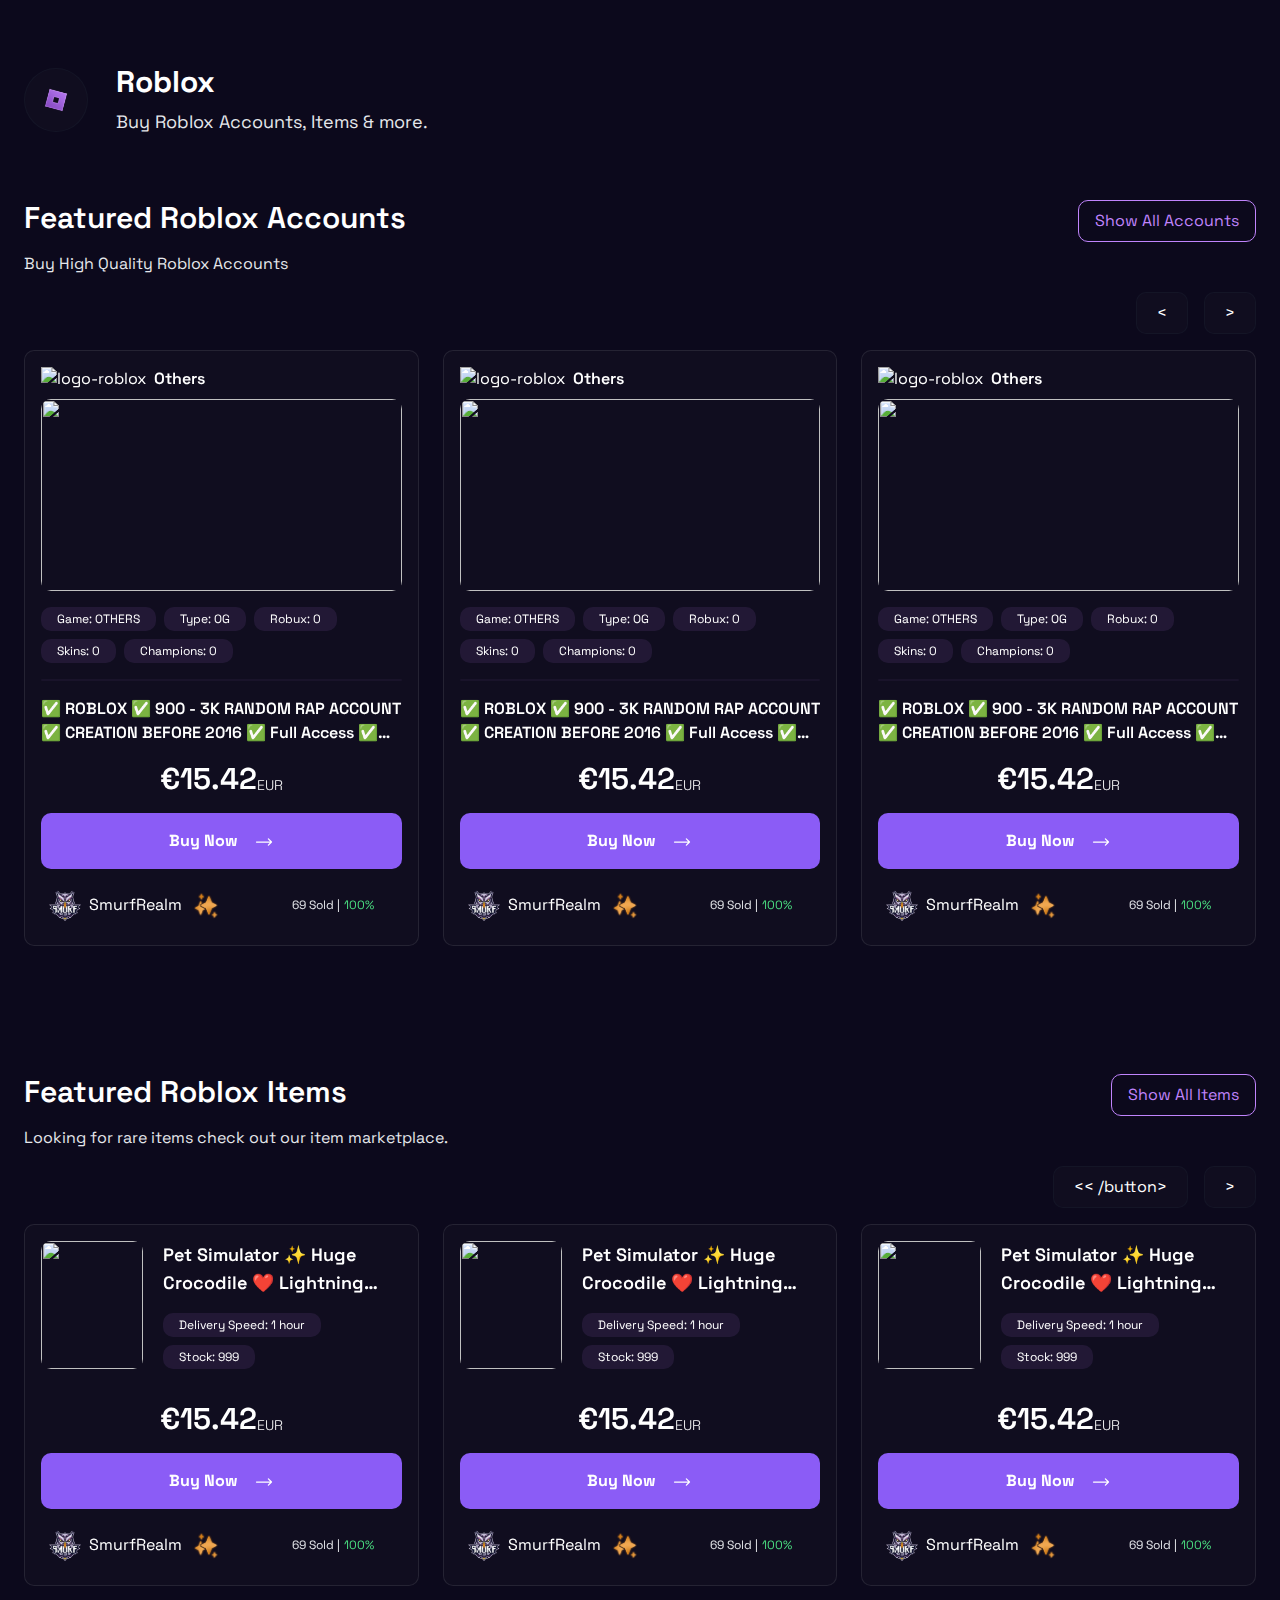
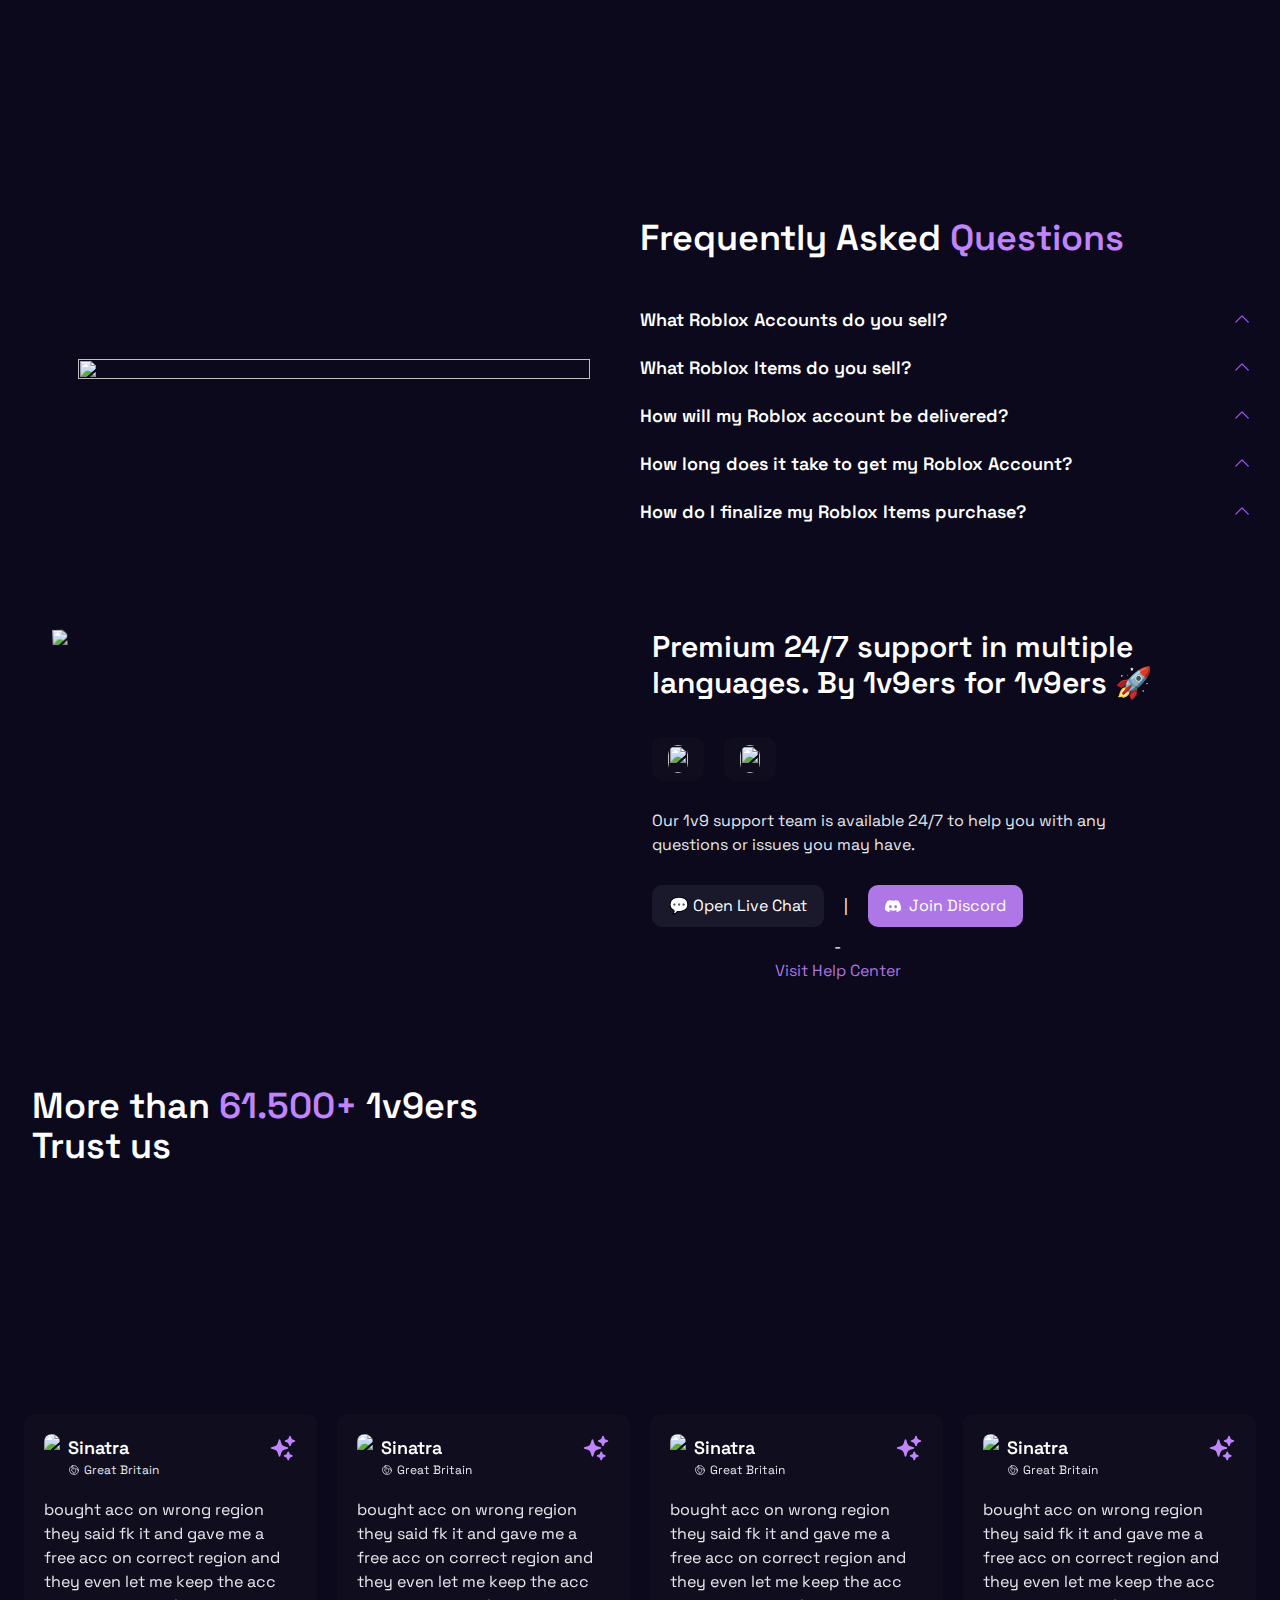
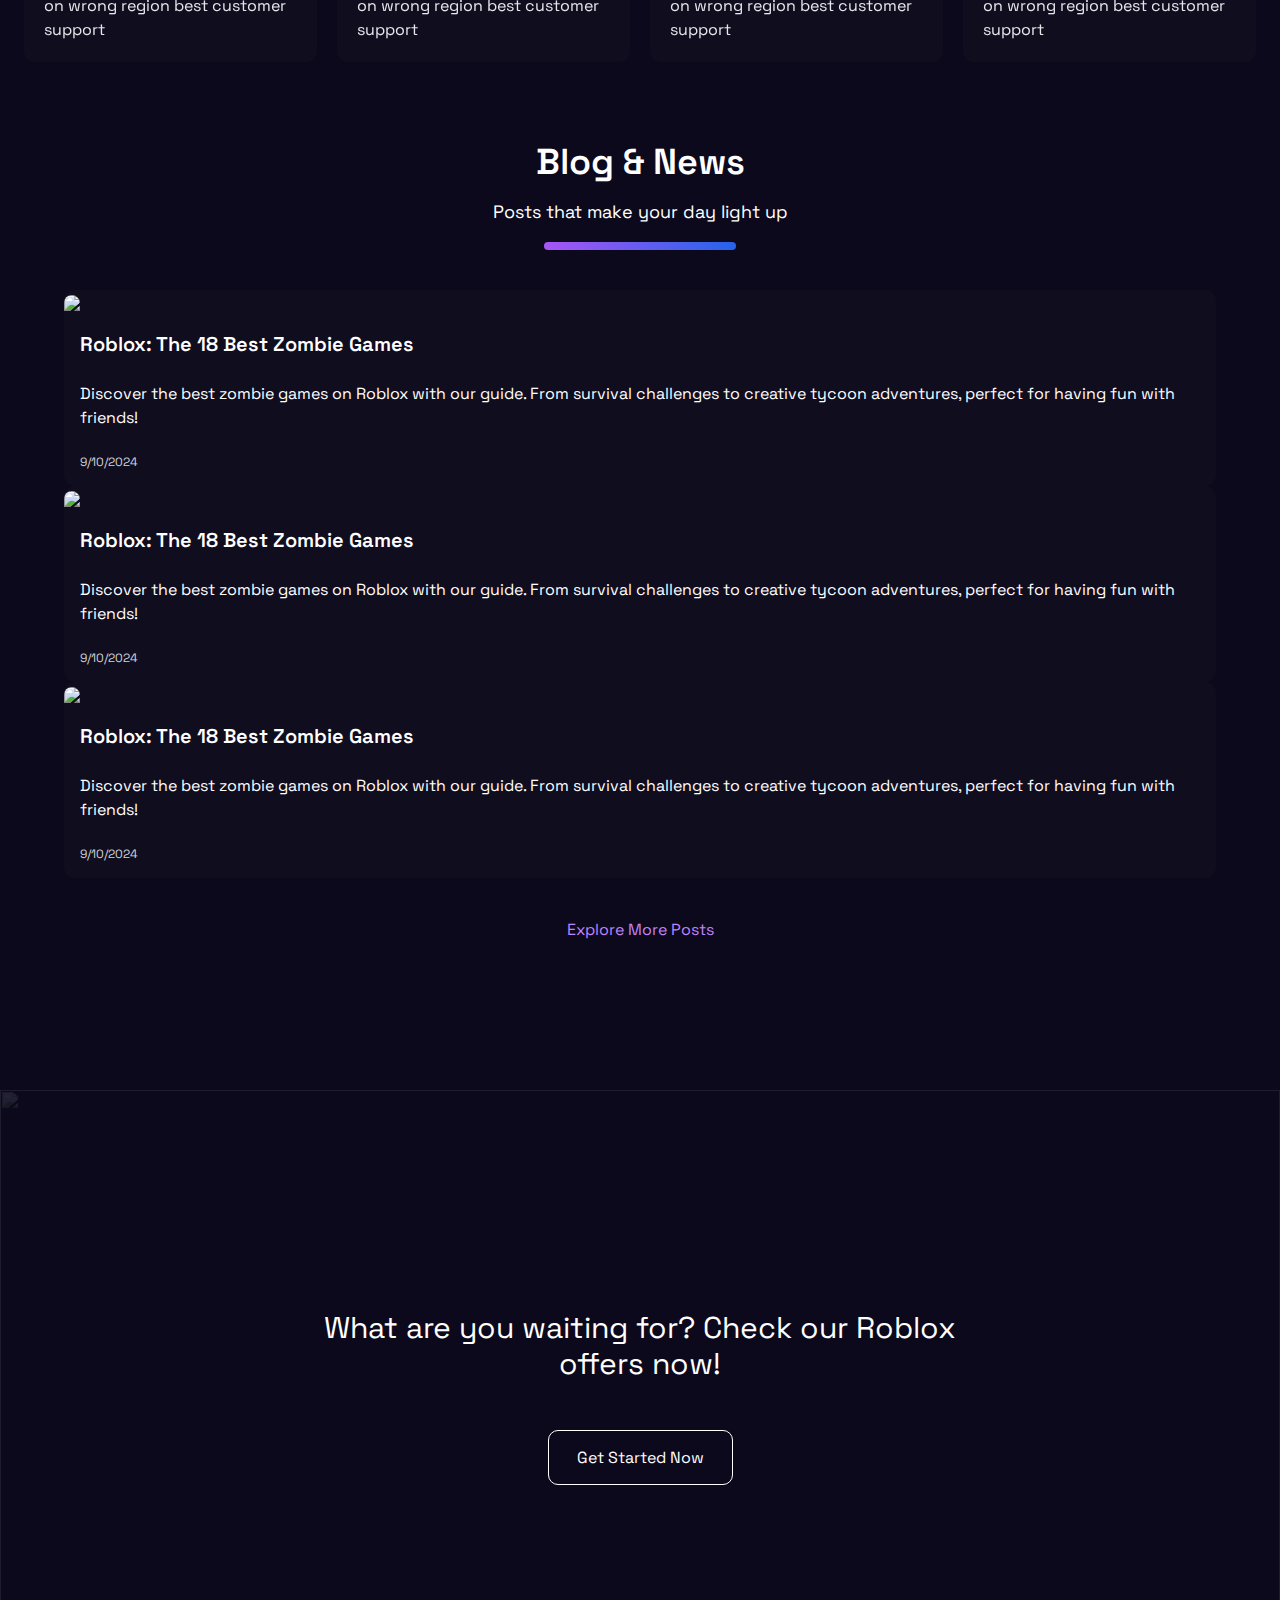
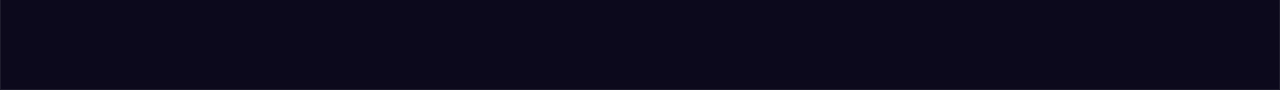
==== commit 8092ef12: "fix bug" ====
--- a/index.html
+++ b/index.html
@@ -1,25 +1,27 @@
 <!DOCTYPE html>
 <html lang="en">
+
 <head>
     <meta charset="UTF-8">
     <meta name="viewport" content="width=device-width, initial-scale=1.0">
     <title>Document</title>
     <link href="https://cdn.jsdelivr.net/npm/bootstrap@5.3.3/dist/css/bootstrap.min.css" rel="stylesheet">
     <link href="https://getbootstrap.com/docs/5.3/assets/css/docs.css" rel="stylesheet">
-    <script src="https://cdn.jsdelivr.net/npm/bootstrap@5.3.3/dist/js/bootstrap.bundle.min.js" integrity="sha384-YvpcrYf0tY3lHB60NNkmXc5s9fDVZLESaAA55NDzOxhy9GkcIdslK1eN7N6jIeHz" crossorigin="anonymous"></script>
-    <script src="https://cdnjs.cloudflare.com/ajax/libs/iconify/2.0.0/iconify.min.js" integrity="sha512-lYMiwcB608+RcqJmP93CMe7b4i9G9QK1RbixsNu4PzMRJMsqr/bUrkXUuFzCNsRUo3IXNUr5hz98lINURv5CNA==" crossorigin="anonymous" referrerpolicy="no-referrer"></script>
-    <link rel="stylesheet" href="https://cdnjs.cloudflare.com/ajax/libs/OwlCarousel2/2.3.4/assets/owl.carousel.min.css" integrity="sha512-tS3S5qG0BlhnQROyJXvNjeEM4UpMXHrQfTGmbQ1gKmelCxlSEBUaxhRBj/EFTzpbP4RVSrpEikbmdJobCvhE3g==" crossorigin="anonymous" referrerpolicy="no-referrer" />
-    <link rel="stylesheet" href="https://cdnjs.cloudflare.com/ajax/libs/OwlCarousel2/2.3.4/assets/owl.theme.default.min.css" integrity="sha512-sMXtMNL1zRzolHYKEujM2AqCLUR9F2C4/05cdbxjjLSRvMQIciEPCQZo++nk7go3BtSuK9kfa/s+a4f4i5pLkw==" crossorigin="anonymous" referrerpolicy="no-referrer" />
+    <link rel="stylesheet"
+        href="https://cdnjs.cloudflare.com/ajax/libs/OwlCarousel2/2.3.4/assets/owl.carousel.min.css" />
+    <link rel="stylesheet"
+        href="https://cdnjs.cloudflare.com/ajax/libs/OwlCarousel2/2.3.4/assets/owl.theme.default.min.css" />
+    <link href="https://unpkg.com/aos@2.3.1/dist/aos.css" rel="stylesheet">
     <link rel="stylesheet" href="./styles/style.css">
-    <script src="main.js"></script>
 </head>
+
 <body>
     <div>
         <div class="container-page">
             <div class="d-flex pt-10 align-items-center gap-7 flex-wrap justify-content-start">
                 <div class="w-16 h-16 rounded-full bg-card relative border-roblox">
                     <img src="./images/logo-btn-roblox.webp" alt="logo-roblox"
-                            class="w-8 h-8 absolute box-roblox object-contain" />
+                        class="w-8 h-8 absolute box-roblox object-contain" />
                 </div>
                 <div class="text-start">
                     <h1 class="text-3xl fw-bold">Roblox</h1>
@@ -116,12 +118,13 @@
                                     </div>
                                 </div>
                                 <div>
-                                    <button class="btn button-pay w-100 d-flex gap-3 justify-content-center align-items-center"
+                                    <button
+                                        class="btn button-pay w-100 d-flex gap-3 justify-content-center align-items-center"
                                         type="button">
                                         Buy Now
                                         <span><svg xmlns="http://www.w3.org/2000/svg" fill="none" viewBox="0 0 24 24"
-                                                stroke-width="1.5" stroke="currentColor" aria-hidden="true" data-slot="icon"
-                                                class="w-5 wobble">
+                                                stroke-width="1.5" stroke="currentColor" aria-hidden="true"
+                                                data-slot="icon" class="w-5 wobble">
                                                 <path stroke-linecap="round" stroke-linejoin="round"
                                                     d="M17.25 8.25 21 12m0 0-3.75 3.75M21 12H3"></path>
                                             </svg></span>
@@ -206,12 +209,13 @@
                                     </div>
                                 </div>
                                 <div>
-                                    <button class="btn button-pay w-100 d-flex gap-3 justify-content-center align-items-center"
+                                    <button
+                                        class="btn button-pay w-100 d-flex gap-3 justify-content-center align-items-center"
                                         type="button">
                                         Buy Now
                                         <span><svg xmlns="http://www.w3.org/2000/svg" fill="none" viewBox="0 0 24 24"
-                                                stroke-width="1.5" stroke="currentColor" aria-hidden="true" data-slot="icon"
-                                                class="w-5 wobble">
+                                                stroke-width="1.5" stroke="currentColor" aria-hidden="true"
+                                                data-slot="icon" class="w-5 wobble">
                                                 <path stroke-linecap="round" stroke-linejoin="round"
                                                     d="M17.25 8.25 21 12m0 0-3.75 3.75M21 12H3"></path>
                                             </svg></span>
@@ -296,12 +300,13 @@
                                     </div>
                                 </div>
                                 <div>
-                                    <button class="btn button-pay w-100 d-flex gap-3 justify-content-center align-items-center"
+                                    <button
+                                        class="btn button-pay w-100 d-flex gap-3 justify-content-center align-items-center"
                                         type="button">
                                         Buy Now
                                         <span><svg xmlns="http://www.w3.org/2000/svg" fill="none" viewBox="0 0 24 24"
-                                                stroke-width="1.5" stroke="currentColor" aria-hidden="true" data-slot="icon"
-                                                class="w-5 wobble">
+                                                stroke-width="1.5" stroke="currentColor" aria-hidden="true"
+                                                data-slot="icon" class="w-5 wobble">
                                                 <path stroke-linecap="round" stroke-linejoin="round"
                                                     d="M17.25 8.25 21 12m0 0-3.75 3.75M21 12H3"></path>
                                             </svg></span>
@@ -386,12 +391,13 @@
                                     </div>
                                 </div>
                                 <div>
-                                    <button class="btn button-pay w-100 d-flex gap-3 justify-content-center align-items-center"
+                                    <button
+                                        class="btn button-pay w-100 d-flex gap-3 justify-content-center align-items-center"
                                         type="button">
                                         Buy Now
                                         <span><svg xmlns="http://www.w3.org/2000/svg" fill="none" viewBox="0 0 24 24"
-                                                stroke-width="1.5" stroke="currentColor" aria-hidden="true" data-slot="icon"
-                                                class="w-5 wobble">
+                                                stroke-width="1.5" stroke="currentColor" aria-hidden="true"
+                                                data-slot="icon" class="w-5 wobble">
                                                 <path stroke-linecap="round" stroke-linejoin="round"
                                                     d="M17.25 8.25 21 12m0 0-3.75 3.75M21 12H3"></path>
                                             </svg></span>
@@ -476,12 +482,13 @@
                                     </div>
                                 </div>
                                 <div>
-                                    <button class="btn button-pay w-100 d-flex gap-3 justify-content-center align-items-center"
+                                    <button
+                                        class="btn button-pay w-100 d-flex gap-3 justify-content-center align-items-center"
                                         type="button">
                                         Buy Now
                                         <span><svg xmlns="http://www.w3.org/2000/svg" fill="none" viewBox="0 0 24 24"
-                                                stroke-width="1.5" stroke="currentColor" aria-hidden="true" data-slot="icon"
-                                                class="w-5 wobble">
+                                                stroke-width="1.5" stroke="currentColor" aria-hidden="true"
+                                                data-slot="icon" class="w-5 wobble">
                                                 <path stroke-linecap="round" stroke-linejoin="round"
                                                     d="M17.25 8.25 21 12m0 0-3.75 3.75M21 12H3"></path>
                                             </svg></span>
@@ -530,7 +537,7 @@
                     <div class="">
                         <button
                             class="prev-btn-2 bg-card border-roblox text-white px-5 py-2 rounded-20 disabled:opacity-50">
-                            <</button>
+                            << /button>
                     </div>
                     <div>
                         <button
@@ -575,12 +582,13 @@
                                     </div>
                                 </div>
                                 <div>
-                                    <button class="btn button-pay w-100 d-flex gap-3 justify-content-center align-items-center"
+                                    <button
+                                        class="btn button-pay w-100 d-flex gap-3 justify-content-center align-items-center"
                                         type="button">
                                         Buy Now
                                         <span><svg xmlns="http://www.w3.org/2000/svg" fill="none" viewBox="0 0 24 24"
-                                                stroke-width="1.5" stroke="currentColor" aria-hidden="true" data-slot="icon"
-                                                class="w-5 wobble">
+                                                stroke-width="1.5" stroke="currentColor" aria-hidden="true"
+                                                data-slot="icon" class="w-5 wobble">
                                                 <path stroke-linecap="round" stroke-linejoin="round"
                                                     d="M17.25 8.25 21 12m0 0-3.75 3.75M21 12H3"></path>
                                             </svg></span>
@@ -623,71 +631,118 @@
                                     Frequently Asked
                                     <span class="text-purple-400">Questions</span>
                                 </h2>
-                                <div
-                                    class="d-flex flex-column w-full gap-5 justify-content-start align-items-center">
-                                    <div class="w-full">
+                                <div class="d-flex flex-column w-full gap-5 justify-content-start align-items-center">
+                                    <div class="w-full collapse-container">
                                         <button type="button"
-                                            class="d-flex w-full bg-none text-white border border-0 justify-content-between cursor-pointer fw-medium text-start">
+                                            class="d-flex w-full bg-none text-white border-0 justify-content-between p-0 collapse-button">
                                             <span class="text-lg fw-semibold">What Roblox Accounts do you
                                                 sell?</span>
-                                            <svg xmlns="http://www.w3.org/2000/svg" fill="none" viewBox="0 0 24 24"
-                                                stroke-width="1.5" stroke="currentColor" aria-hidden="true"
-                                                data-slot="icon" class="h-5 w-5 text-purple-500">
-                                                <path stroke-linecap="round" stroke-linejoin="round"
-                                                    d="m4.5 15.75 7.5-7.5 7.5 7.5"></path>
-                                            </svg>
+                                            <span class="arrow"> <svg xmlns="http://www.w3.org/2000/svg" fill="none"
+                                                    viewBox="0 0 24 24" stroke-width="1.5" stroke="currentColor"
+                                                    aria-hidden="true" data-slot="icon" class="h-5 w-5 text-purple-500">
+                                                    <path stroke-linecap="round" stroke-linejoin="round"
+                                                        d="m4.5 15.75 7.5-7.5 7.5 7.5"></path>
+                                                </svg></span>
                                         </button>
-                                    </div>
-                                    <div class="w-full">
+                                        <div class="collapse-content" id="collapseContent">
+                                            <p class="pb-4 text-sm text-gray-200">We provide a diverse array of Roblox
+                                                accounts tailored to meet various gaming needs and preferences. Our
+                                                offerings include accounts with a high level of Robux, rare limited
+                                                items, and extensive game passes. Whether you are looking for an account
+                                                that is well-established in popular games or one that comes with an
+                                                exclusive inventory, we have options to suit every type of Roblox
+                                                player. Additionally, we offer accounts that have achieved high rankings
+                                                in competitive games, as well as those that come with special
+                                                achievements and rare badges, providing both new and experienced players
+                                                with unique advantages right from the start. Each account is thoroughly
+                                                verified to ensure security and customer satisfaction.</p>
+                                        </div>
+                                    </div>
+                                    <div class="w-full collapse-container">
                                         <button type="button"
-                                            class="d-flex w-full bg-none text-white border border-0 justify-content-between cursor-pointer fw-medium text-start">
+                                            class="d-flex w-full bg-none text-white border-0 justify-content-between p-0 collapse-button">
                                             <span class="text-lg fw-semibold">What Roblox Items do you sell?</span>
-                                            <svg xmlns="http://www.w3.org/2000/svg" fill="none" viewBox="0 0 24 24"
-                                                stroke-width="1.5" stroke="currentColor" aria-hidden="true"
-                                                data-slot="icon" class="h-5 w-5 text-purple-500">
-                                                <path stroke-linecap="round" stroke-linejoin="round"
-                                                    d="m4.5 15.75 7.5-7.5 7.5 7.5"></path>
-                                            </svg>
+                                            <span class="arrow"> <svg xmlns="http://www.w3.org/2000/svg" fill="none"
+                                                    viewBox="0 0 24 24" stroke-width="1.5" stroke="currentColor"
+                                                    aria-hidden="true" data-slot="icon" class="h-5 w-5 text-purple-500">
+                                                    <path stroke-linecap="round" stroke-linejoin="round"
+                                                        d="m4.5 15.75 7.5-7.5 7.5 7.5"></path>
+                                                </svg></span>
                                         </button>
-                                    </div>
-                                    <div class="w-full">
+                                        <div class="collapse-content" id="collapseContent">
+                                            <p class="pb-4 text-sm text-gray-200">We offer a wide variety of Roblox
+                                                items, catering to all types of players and preferences. Our inventory
+                                                includes everything from exclusive clothing and rare accessories to
+                                                gear, and collectibles. Whether you are looking for the latest avatar
+                                                outfits, unique hats, or special gear for enhancing your gameplay, we
+                                                have a comprehensive selection to enhance your Roblox experience.
+                                                Additionally, we stock limited edition items and seasonal goods that can
+                                                give your avatar a distinctive edge in both appearance and performance.
+                                            </p>
+                                        </div>
+                                    </div>
+                                    <div class="w-full collapse-container">
                                         <button type="button"
-                                            class="d-flex w-full bg-none text-white border border-0 justify-content-between cursor-pointer fw-medium text-start">
+                                            class="d-flex w-full bg-none text-white border-0 justify-content-between p-0 collapse-button">
                                             <span class="text-lg fw-semibold">How will my Roblox account be
                                                 delivered?</span>
-                                            <svg xmlns="http://www.w3.org/2000/svg" fill="none" viewBox="0 0 24 24"
-                                                stroke-width="1.5" stroke="currentColor" aria-hidden="true"
-                                                data-slot="icon" class="h-5 w-5 text-purple-500">
-                                                <path stroke-linecap="round" stroke-linejoin="round"
-                                                    d="m4.5 15.75 7.5-7.5 7.5 7.5"></path>
-                                            </svg>
+                                            <span class="arrow"> <svg xmlns="http://www.w3.org/2000/svg" fill="none"
+                                                    viewBox="0 0 24 24" stroke-width="1.5" stroke="currentColor"
+                                                    aria-hidden="true" data-slot="icon" class="h-5 w-5 text-purple-500">
+                                                    <path stroke-linecap="round" stroke-linejoin="round"
+                                                        d="m4.5 15.75 7.5-7.5 7.5 7.5"></path>
+                                                </svg></span>
                                         </button>
-                                    </div>
-                                    <div class="w-full">
+                                        <div class="collapse-content" id="collapseContent">
+                                            <p class="pb-4 text-sm text-gray-200">Once your purchase is complete, your
+                                                Roblox account details will be securely transmitted to your dashboard
+                                                and additionally sent to the email address associated with your account.
+                                                This streamlined process ensures that you can access your new Roblox
+                                                account instantly and begin exploring or playing without any wait.
+                                            </p>
+                                        </div>
+                                    </div>
+                                    <div class="w-full collapse-container">
                                         <button type="button"
-                                            class="d-flex w-full bg-none text-white border border-0 justify-content-between cursor-pointer fw-medium text-start">
+                                            class="d-flex w-full bg-none text-white border-0 justify-content-between p-0 collapse-button">
                                             <span class="text-lg fw-semibold">How long does it take to get my Roblox
                                                 Account?</span>
-                                            <svg xmlns="http://www.w3.org/2000/svg" fill="none" viewBox="0 0 24 24"
-                                                stroke-width="1.5" stroke="currentColor" aria-hidden="true"
-                                                data-slot="icon" class="h-5 w-5 text-purple-500">
-                                                <path stroke-linecap="round" stroke-linejoin="round"
-                                                    d="m4.5 15.75 7.5-7.5 7.5 7.5"></path>
-                                            </svg>
+                                            <span class="arrow"> <svg xmlns="http://www.w3.org/2000/svg" fill="none"
+                                                    viewBox="0 0 24 24" stroke-width="1.5" stroke="currentColor"
+                                                    aria-hidden="true" data-slot="icon" class="h-5 w-5 text-purple-500">
+                                                    <path stroke-linecap="round" stroke-linejoin="round"
+                                                        d="m4.5 15.75 7.5-7.5 7.5 7.5"></path>
+                                                </svg></span>
                                         </button>
-                                    </div>
-                                    <div class="w-full">
+                                        <div class="collapse-content" id="collapseContent">
+                                            <p class="pb-4 text-sm text-gray-200">The delivery of your Roblox account is
+                                                instantaneous. Right after your purchase is processed, you will gain
+                                                immediate access, allowing you to dive into your new Roblox account and
+                                                start enjoying the game without any delays.
+                                            </p>
+                                        </div>
+                                    </div>
+                                    <div class="w-full collapse-container">
                                         <button type="button"
-                                            class="d-flex w-full bg-none text-white border border-0 justify-content-between cursor-pointer fw-medium text-start">
+                                            class="d-flex w-full bg-none text-white border-0 justify-content-between p-0 collapse-button">
                                             <span class="text-lg fw-semibold">How do I finalize my Roblox Items
                                                 purchase?</span>
-                                            <svg xmlns="http://www.w3.org/2000/svg" fill="none" viewBox="0 0 24 24"
-                                                stroke-width="1.5" stroke="currentColor" aria-hidden="true"
-                                                data-slot="icon" class="h-5 w-5 text-purple-500">
-                                                <path stroke-linecap="round" stroke-linejoin="round"
-                                                    d="m4.5 15.75 7.5-7.5 7.5 7.5"></path>
-                                            </svg>
+                                            <span class="arrow"> <svg xmlns="http://www.w3.org/2000/svg" fill="none"
+                                                    viewBox="0 0 24 24" stroke-width="1.5" stroke="currentColor"
+                                                    aria-hidden="true" data-slot="icon" class="h-5 w-5 text-purple-500">
+                                                    <path stroke-linecap="round" stroke-linejoin="round"
+                                                        d="m4.5 15.75 7.5-7.5 7.5 7.5"></path>
+                                                </svg></span>
                                         </button>
+                                        <div class="collapse-content" id="collapseContent">
+                                            <p class="pb-4 text-sm text-gray-200">After selecting the Roblox items you
+                                                wish to purchase, move to our secure checkout and select your preferred
+                                                payment method. We use a robust payment system to ensure a secure and
+                                                smooth transaction. Once your purchase is complete, you will receive
+                                                detailed instructions on how to receive your items from our in-game
+                                                trader, ensuring a seamless integration of your new acquisitions into
+                                                your Roblox experience.</p>
+                                        </div>
                                     </div>
                                 </div>
                             </div>
@@ -730,15 +785,14 @@
                             </div>
                             <div class="d-flex flex-column w-fit">
                                 <div class="d-flex gap-5 flex-wrap align-items-center justify-content-start">
-                                    <button
-                                        class="bg-gray-400-10  transition-all duration-300 ease-in-out text-white px-4 py-2 rounded-20">
+                                    <button class="btn bg-gray-400-10 text-white px-4 py-2 rounded-20">
                                         💬 Open Live Chat
                                     </button>
                                     <div class="text-gray-300/20 d-block"> | </div>
                                     <button
-                                        class="bg-purple-400-90 hover:bg-purple-500/90 transition-all duration-300 ease-in-out text-white px-4 py-2 rounded-20 d-flex gap-2 align-items-center">
-                                        <svg xmlns="http://www.w3.org/2000/svg" fill="currentColor"
-                                            viewBox="0 0 16 16" class="w-4 h-4">
+                                        class="btn bg-purple-400-90 text-white px-4 py-2 rounded-20 d-flex gap-2 align-items-center">
+                                        <svg xmlns="http://www.w3.org/2000/svg" fill="currentColor" viewBox="0 0 16 16"
+                                            class="w-4 h-4">
                                             <path
                                                 d="M13.545 2.907a13.227 13.227 0 0 0-3.257-1.011.05.05 0 0 0-.052.025c-.141.25-.297.577-.406.833a12.19 12.19 0 0 0-3.658 0 8.258 8.258 0 0 0-.412-.833.051.051 0 0 0-.052-.025c-1.125.194-2.22.534-3.257 1.011a.041.041 0 0 0-.021.018C.356 6.024-.213 9.047.066 12.032c.001.014.01.028.021.037a13.276 13.276 0 0 0 3.995 2.02.05.05 0 0 0 .056-.019c.308-.42.582-.863.818-1.329a.05.05 0 0 0-.01-.059.051.051 0 0 0-.018-.011 8.875 8.875 0 0 1-1.248-.595.05.05 0 0 1-.02-.066.051.051 0 0 1 .015-.019c.084-.063.168-.129.248-.195a.05.05 0 0 1 .051-.007c2.619 1.196 5.454 1.196 8.041 0a.052.052 0 0 1 .053.007c.08.066.164.132.248.195a.051.051 0 0 1-.004.085 8.254 8.254 0 0 1-1.249.594.05.05 0 0 0-.03.03.052.052 0 0 0 .003.041c.24.465.515.909.817 1.329a.05.05 0 0 0 .056.019 13.235 13.235 0 0 0 4.001-2.02.049.049 0 0 0 .021-.037c.334-3.451-.559-6.449-2.366-9.106a.034.034 0 0 0-.02-.019Zm-8.198 7.307c-.789 0-1.438-.724-1.438-1.612 0-.889.637-1.613 1.438-1.613.807 0 1.45.73 1.438 1.613 0 .888-.637 1.612-1.438 1.612Zm5.316 0c-.788 0-1.438-.724-1.438-1.612 0-.889.637-1.613 1.438-1.613.807 0 1.451.73 1.438 1.613 0 .888-.631 1.612-1.438 1.612Z">
                                             </path>
@@ -777,11 +831,11 @@
                     </div>
                     <div
                         class="max-w-7xl mx-auto overflow-hidden relative [mask-image:linear-gradient(to_right,transparent,black_15%,black_85%,transparent)] dark:border-[#00B67B]/5">
-                        <div class="relative w-full holderBox">
-                            <div class="d-flex flex-row w-auto gap-5 holder1 pt-10">
+                        <div class="relative w-full holderBox slider" data-aos="fade-up">
+                            <div class="d-flex flex-row w-auto gap-5 holder1 pt-10 slides" id="slides">
                                 <!--item -->
-                                <div
-                                    class="bg-card card shadow-lg p-5 rounded-20 shrink-0 select-none slide-left d-flex flex-column">
+                                <div data-aos="fade-in" data-aos-delay="100"
+                                    class="bg-card p-5 rounded-20 ">
                                     <div class="d-flex justify-content-between">
                                         <div class="d-flex gap-2 align-center grow">
                                             <img src="https://images.1v9.gg/73x73.webp" class="rounded-full" />
@@ -802,9 +856,9 @@
                                                 </p>
                                             </div>
                                         </div>
-                                        <svg xmlns="http://www.w3.org/2000/svg" viewBox="0 0 24 24"
-                                            fill="currentColor" aria-hidden="true" data-slot="icon"
-                                            class="w-7 h-7 text-purple-400" data-v-9badb5b4="">
+                                        <svg xmlns="http://www.w3.org/2000/svg" viewBox="0 0 24 24" fill="currentColor"
+                                            aria-hidden="true" data-slot="icon" class="w-7 h-7 text-purple-400"
+                                            data-v-9badb5b4="">
                                             <path fill-rule="evenodd"
                                                 d="M9 4.5a.75.75 0 0 1 .721.544l.813 2.846a3.75 3.75 0 0 0 2.576 2.576l2.846.813a.75.75 0 0 1 0 1.442l-2.846.813a3.75 3.75 0 0 0-2.576 2.576l-.813 2.846a.75.75 0 0 1-1.442 0l-.813-2.846a3.75 3.75 0 0 0-2.576-2.576l-2.846-.813a.75.75 0 0 1 0-1.442l2.846-.813A3.75 3.75 0 0 0 7.466 7.89l.813-2.846A.75.75 0 0 1 9 4.5ZM18 1.5a.75.75 0 0 1 .728.568l.258 1.036c.236.94.97 1.674 1.91 1.91l1.036.258a.75.75 0 0 1 0 1.456l-1.036.258c-.94.236-1.674.97-1.91 1.91l-.258 1.036a.75.75 0 0 1-1.456 0l-.258-1.036a2.625 2.625 0 0 0-1.91-1.91l-1.036-.258a.75.75 0 0 1 0-1.456l1.036-.258a2.625 2.625 0 0 0 1.91-1.91l.258-1.036A.75.75 0 0 1 18 1.5ZM16.5 15a.75.75 0 0 1 .712.513l.394 1.183c.15.447.5.799.948.948l1.183.395a.75.75 0 0 1 0 1.422l-1.183.395c-.447.15-.799.5-.948.948l-.395 1.183a.75.75 0 0 1-1.422 0l-.395-1.183a1.5 1.5 0 0 0-.948-.948l-1.183-.395a.75.75 0 0 1 0-1.422l1.183-.395c.447-.15.799-.5.948-.948l.395-1.183A.75.75 0 0 1 16.5 15Z"
                                                 clip-rule="evenodd"></path>
@@ -820,8 +874,8 @@
                                     </div>
                                 </div>
 
-                                <div
-                                    class="bg-card card shadow-lg p-5 rounded-20 shrink-0 select-none slide-left d-flex flex-column">
+                                <div data-aos="fade-in" data-aos-delay="200"
+                                    class="bg-card p-5 rounded-20">
                                     <div class="d-flex justify-content-between">
                                         <div class="d-flex gap-2 align-center grow">
                                             <img src="https://images.1v9.gg/73x73.webp" class="rounded-full" />
@@ -842,9 +896,9 @@
                                                 </p>
                                             </div>
                                         </div>
-                                        <svg xmlns="http://www.w3.org/2000/svg" viewBox="0 0 24 24"
-                                            fill="currentColor" aria-hidden="true" data-slot="icon"
-                                            class="w-7 h-7 text-purple-400" data-v-9badb5b4="">
+                                        <svg xmlns="http://www.w3.org/2000/svg" viewBox="0 0 24 24" fill="currentColor"
+                                            aria-hidden="true" data-slot="icon" class="w-7 h-7 text-purple-400"
+                                            data-v-9badb5b4="">
                                             <path fill-rule="evenodd"
                                                 d="M9 4.5a.75.75 0 0 1 .721.544l.813 2.846a3.75 3.75 0 0 0 2.576 2.576l2.846.813a.75.75 0 0 1 0 1.442l-2.846.813a3.75 3.75 0 0 0-2.576 2.576l-.813 2.846a.75.75 0 0 1-1.442 0l-.813-2.846a3.75 3.75 0 0 0-2.576-2.576l-2.846-.813a.75.75 0 0 1 0-1.442l2.846-.813A3.75 3.75 0 0 0 7.466 7.89l.813-2.846A.75.75 0 0 1 9 4.5ZM18 1.5a.75.75 0 0 1 .728.568l.258 1.036c.236.94.97 1.674 1.91 1.91l1.036.258a.75.75 0 0 1 0 1.456l-1.036.258c-.94.236-1.674.97-1.91 1.91l-.258 1.036a.75.75 0 0 1-1.456 0l-.258-1.036a2.625 2.625 0 0 0-1.91-1.91l-1.036-.258a.75.75 0 0 1 0-1.456l1.036-.258a2.625 2.625 0 0 0 1.91-1.91l.258-1.036A.75.75 0 0 1 18 1.5ZM16.5 15a.75.75 0 0 1 .712.513l.394 1.183c.15.447.5.799.948.948l1.183.395a.75.75 0 0 1 0 1.422l-1.183.395c-.447.15-.799.5-.948.948l-.395 1.183a.75.75 0 0 1-1.422 0l-.395-1.183a1.5 1.5 0 0 0-.948-.948l-1.183-.395a.75.75 0 0 1 0-1.422l1.183-.395c.447-.15.799-.5.948-.948l.395-1.183A.75.75 0 0 1 16.5 15Z"
                                                 clip-rule="evenodd"></path>
@@ -860,8 +914,8 @@
                                     </div>
                                 </div>
 
-                                <div
-                                    class="bg-card card shadow-lg p-5 rounded-20 shrink-0 select-none slide-left d-flex flex-column">
+                                <div data-aos="fade-in" data-aos-delay="300"
+                                    class="bg-card p-5 rounded-20">
                                     <div class="d-flex justify-content-between">
                                         <div class="d-flex gap-2 align-center grow">
                                             <img src="https://images.1v9.gg/73x73.webp" class="rounded-full" />
@@ -882,9 +936,9 @@
                                                 </p>
                                             </div>
                                         </div>
-                                        <svg xmlns="http://www.w3.org/2000/svg" viewBox="0 0 24 24"
-                                            fill="currentColor" aria-hidden="true" data-slot="icon"
-                                            class="w-7 h-7 text-purple-400" data-v-9badb5b4="">
+                                        <svg xmlns="http://www.w3.org/2000/svg" viewBox="0 0 24 24" fill="currentColor"
+                                            aria-hidden="true" data-slot="icon" class="w-7 h-7 text-purple-400"
+                                            data-v-9badb5b4="">
                                             <path fill-rule="evenodd"
                                                 d="M9 4.5a.75.75 0 0 1 .721.544l.813 2.846a3.75 3.75 0 0 0 2.576 2.576l2.846.813a.75.75 0 0 1 0 1.442l-2.846.813a3.75 3.75 0 0 0-2.576 2.576l-.813 2.846a.75.75 0 0 1-1.442 0l-.813-2.846a3.75 3.75 0 0 0-2.576-2.576l-2.846-.813a.75.75 0 0 1 0-1.442l2.846-.813A3.75 3.75 0 0 0 7.466 7.89l.813-2.846A.75.75 0 0 1 9 4.5ZM18 1.5a.75.75 0 0 1 .728.568l.258 1.036c.236.94.97 1.674 1.91 1.91l1.036.258a.75.75 0 0 1 0 1.456l-1.036.258c-.94.236-1.674.97-1.91 1.91l-.258 1.036a.75.75 0 0 1-1.456 0l-.258-1.036a2.625 2.625 0 0 0-1.91-1.91l-1.036-.258a.75.75 0 0 1 0-1.456l1.036-.258a2.625 2.625 0 0 0 1.91-1.91l.258-1.036A.75.75 0 0 1 18 1.5ZM16.5 15a.75.75 0 0 1 .712.513l.394 1.183c.15.447.5.799.948.948l1.183.395a.75.75 0 0 1 0 1.422l-1.183.395c-.447.15-.799.5-.948.948l-.395 1.183a.75.75 0 0 1-1.422 0l-.395-1.183a1.5 1.5 0 0 0-.948-.948l-1.183-.395a.75.75 0 0 1 0-1.422l1.183-.395c.447-.15.799-.5.948-.948l.395-1.183A.75.75 0 0 1 16.5 15Z"
                                                 clip-rule="evenodd"></path>
@@ -900,8 +954,8 @@
                                     </div>
                                 </div>
 
-                                <div
-                                    class="bg-card card shadow-lg p-5 rounded-20 shrink-0 select-none slide-left d-flex flex-column">
+                                <div data-aos="fade-in" data-aos-delay="400"
+                                    class="bg-card p-5 rounded-20">
                                     <div class="d-flex justify-content-between">
                                         <div class="d-flex gap-2 align-center grow">
                                             <img src="https://images.1v9.gg/73x73.webp" class="rounded-full" />
@@ -922,9 +976,9 @@
                                                 </p>
                                             </div>
                                         </div>
-                                        <svg xmlns="http://www.w3.org/2000/svg" viewBox="0 0 24 24"
-                                            fill="currentColor" aria-hidden="true" data-slot="icon"
-                                            class="w-7 h-7 text-purple-400" data-v-9badb5b4="">
+                                        <svg xmlns="http://www.w3.org/2000/svg" viewBox="0 0 24 24" fill="currentColor"
+                                            aria-hidden="true" data-slot="icon" class="w-7 h-7 text-purple-400"
+                                            data-v-9badb5b4="">
                                             <path fill-rule="evenodd"
                                                 d="M9 4.5a.75.75 0 0 1 .721.544l.813 2.846a3.75 3.75 0 0 0 2.576 2.576l2.846.813a.75.75 0 0 1 0 1.442l-2.846.813a3.75 3.75 0 0 0-2.576 2.576l-.813 2.846a.75.75 0 0 1-1.442 0l-.813-2.846a3.75 3.75 0 0 0-2.576-2.576l-2.846-.813a.75.75 0 0 1 0-1.442l2.846-.813A3.75 3.75 0 0 0 7.466 7.89l.813-2.846A.75.75 0 0 1 9 4.5ZM18 1.5a.75.75 0 0 1 .728.568l.258 1.036c.236.94.97 1.674 1.91 1.91l1.036.258a.75.75 0 0 1 0 1.456l-1.036.258c-.94.236-1.674.97-1.91 1.91l-.258 1.036a.75.75 0 0 1-1.456 0l-.258-1.036a2.625 2.625 0 0 0-1.91-1.91l-1.036-.258a.75.75 0 0 1 0-1.456l1.036-.258a2.625 2.625 0 0 0 1.91-1.91l.258-1.036A.75.75 0 0 1 18 1.5ZM16.5 15a.75.75 0 0 1 .712.513l.394 1.183c.15.447.5.799.948.948l1.183.395a.75.75 0 0 1 0 1.422l-1.183.395c-.447.15-.799.5-.948.948l-.395 1.183a.75.75 0 0 1-1.422 0l-.395-1.183a1.5 1.5 0 0 0-.948-.948l-1.183-.395a.75.75 0 0 1 0-1.422l1.183-.395c.447-.15.799-.5.948-.948l.395-1.183A.75.75 0 0 1 16.5 15Z"
                                                 clip-rule="evenodd"></path>
@@ -946,7 +1000,7 @@
                             <div class="d-flex flex-row w-auto gap-5 holder1 pt-10">
                                 <!--item -->
                                 <div
-                                    class="bg-card card shadow-lg p-5 rounded-20 shrink-0 select-none slide-left d-flex flex-column">
+                                    class="bg-card p-5 rounded-20">
                                     <div class="d-flex justify-content-between">
                                         <div class="d-flex gap-2 align-center grow">
                                             <img src="https://images.1v9.gg/73x73.webp" class="rounded-full" />
@@ -967,9 +1021,9 @@
                                                 </p>
                                             </div>
                                         </div>
-                                        <svg xmlns="http://www.w3.org/2000/svg" viewBox="0 0 24 24"
-                                            fill="currentColor" aria-hidden="true" data-slot="icon"
-                                            class="w-7 h-7 text-purple-400" data-v-9badb5b4="">
+                                        <svg xmlns="http://www.w3.org/2000/svg" viewBox="0 0 24 24" fill="currentColor"
+                                            aria-hidden="true" data-slot="icon" class="w-7 h-7 text-purple-400"
+                                            data-v-9badb5b4="">
                                             <path fill-rule="evenodd"
                                                 d="M9 4.5a.75.75 0 0 1 .721.544l.813 2.846a3.75 3.75 0 0 0 2.576 2.576l2.846.813a.75.75 0 0 1 0 1.442l-2.846.813a3.75 3.75 0 0 0-2.576 2.576l-.813 2.846a.75.75 0 0 1-1.442 0l-.813-2.846a3.75 3.75 0 0 0-2.576-2.576l-2.846-.813a.75.75 0 0 1 0-1.442l2.846-.813A3.75 3.75 0 0 0 7.466 7.89l.813-2.846A.75.75 0 0 1 9 4.5ZM18 1.5a.75.75 0 0 1 .728.568l.258 1.036c.236.94.97 1.674 1.91 1.91l1.036.258a.75.75 0 0 1 0 1.456l-1.036.258c-.94.236-1.674.97-1.91 1.91l-.258 1.036a.75.75 0 0 1-1.456 0l-.258-1.036a2.625 2.625 0 0 0-1.91-1.91l-1.036-.258a.75.75 0 0 1 0-1.456l1.036-.258a2.625 2.625 0 0 0 1.91-1.91l.258-1.036A.75.75 0 0 1 18 1.5ZM16.5 15a.75.75 0 0 1 .712.513l.394 1.183c.15.447.5.799.948.948l1.183.395a.75.75 0 0 1 0 1.422l-1.183.395c-.447.15-.799.5-.948.948l-.395 1.183a.75.75 0 0 1-1.422 0l-.395-1.183a1.5 1.5 0 0 0-.948-.948l-1.183-.395a.75.75 0 0 1 0-1.422l1.183-.395c.447-.15.799-.5.948-.948l.395-1.183A.75.75 0 0 1 16.5 15Z"
                                                 clip-rule="evenodd"></path>
@@ -986,7 +1040,7 @@
                                 </div>
 
                                 <div
-                                    class="bg-card card shadow-lg p-5 rounded-20 shrink-0 select-none slide-left d-flex flex-column">
+                                    class="bg-card p-5 rounded-20">
                                     <div class="d-flex justify-content-between">
                                         <div class="d-flex gap-2 align-center grow">
                                             <img src="https://images.1v9.gg/73x73.webp" class="rounded-full" />
@@ -1007,9 +1061,9 @@
                                                 </p>
                                             </div>
                                         </div>
-                                        <svg xmlns="http://www.w3.org/2000/svg" viewBox="0 0 24 24"
-                                            fill="currentColor" aria-hidden="true" data-slot="icon"
-                                            class="w-7 h-7 text-purple-400" data-v-9badb5b4="">
+                                        <svg xmlns="http://www.w3.org/2000/svg" viewBox="0 0 24 24" fill="currentColor"
+                                            aria-hidden="true" data-slot="icon" class="w-7 h-7 text-purple-400"
+                                            data-v-9badb5b4="">
                                             <path fill-rule="evenodd"
                                                 d="M9 4.5a.75.75 0 0 1 .721.544l.813 2.846a3.75 3.75 0 0 0 2.576 2.576l2.846.813a.75.75 0 0 1 0 1.442l-2.846.813a3.75 3.75 0 0 0-2.576 2.576l-.813 2.846a.75.75 0 0 1-1.442 0l-.813-2.846a3.75 3.75 0 0 0-2.576-2.576l-2.846-.813a.75.75 0 0 1 0-1.442l2.846-.813A3.75 3.75 0 0 0 7.466 7.89l.813-2.846A.75.75 0 0 1 9 4.5ZM18 1.5a.75.75 0 0 1 .728.568l.258 1.036c.236.94.97 1.674 1.91 1.91l1.036.258a.75.75 0 0 1 0 1.456l-1.036.258c-.94.236-1.674.97-1.91 1.91l-.258 1.036a.75.75 0 0 1-1.456 0l-.258-1.036a2.625 2.625 0 0 0-1.91-1.91l-1.036-.258a.75.75 0 0 1 0-1.456l1.036-.258a2.625 2.625 0 0 0 1.91-1.91l.258-1.036A.75.75 0 0 1 18 1.5ZM16.5 15a.75.75 0 0 1 .712.513l.394 1.183c.15.447.5.799.948.948l1.183.395a.75.75 0 0 1 0 1.422l-1.183.395c-.447.15-.799.5-.948.948l-.395 1.183a.75.75 0 0 1-1.422 0l-.395-1.183a1.5 1.5 0 0 0-.948-.948l-1.183-.395a.75.75 0 0 1 0-1.422l1.183-.395c.447-.15.799-.5.948-.948l.395-1.183A.75.75 0 0 1 16.5 15Z"
                                                 clip-rule="evenodd"></path>
@@ -1026,7 +1080,7 @@
                                 </div>
 
                                 <div
-                                    class="bg-card card shadow-lg p-5 rounded-20 shrink-0 select-none slide-left d-flex flex-column">
+                                    class="bg-card p-5 rounded-20">
                                     <div class="d-flex justify-content-between">
                                         <div class="d-flex gap-2 align-center grow">
                                             <img src="https://images.1v9.gg/73x73.webp" class="rounded-full" />
@@ -1047,9 +1101,9 @@
                                                 </p>
                                             </div>
                                         </div>
-                                        <svg xmlns="http://www.w3.org/2000/svg" viewBox="0 0 24 24"
-                                            fill="currentColor" aria-hidden="true" data-slot="icon"
-                                            class="w-7 h-7 text-purple-400" data-v-9badb5b4="">
+                                        <svg xmlns="http://www.w3.org/2000/svg" viewBox="0 0 24 24" fill="currentColor"
+                                            aria-hidden="true" data-slot="icon" class="w-7 h-7 text-purple-400"
+                                            data-v-9badb5b4="">
                                             <path fill-rule="evenodd"
                                                 d="M9 4.5a.75.75 0 0 1 .721.544l.813 2.846a3.75 3.75 0 0 0 2.576 2.576l2.846.813a.75.75 0 0 1 0 1.442l-2.846.813a3.75 3.75 0 0 0-2.576 2.576l-.813 2.846a.75.75 0 0 1-1.442 0l-.813-2.846a3.75 3.75 0 0 0-2.576-2.576l-2.846-.813a.75.75 0 0 1 0-1.442l2.846-.813A3.75 3.75 0 0 0 7.466 7.89l.813-2.846A.75.75 0 0 1 9 4.5ZM18 1.5a.75.75 0 0 1 .728.568l.258 1.036c.236.94.97 1.674 1.91 1.91l1.036.258a.75.75 0 0 1 0 1.456l-1.036.258c-.94.236-1.674.97-1.91 1.91l-.258 1.036a.75.75 0 0 1-1.456 0l-.258-1.036a2.625 2.625 0 0 0-1.91-1.91l-1.036-.258a.75.75 0 0 1 0-1.456l1.036-.258a2.625 2.625 0 0 0 1.91-1.91l.258-1.036A.75.75 0 0 1 18 1.5ZM16.5 15a.75.75 0 0 1 .712.513l.394 1.183c.15.447.5.799.948.948l1.183.395a.75.75 0 0 1 0 1.422l-1.183.395c-.447.15-.799.5-.948.948l-.395 1.183a.75.75 0 0 1-1.422 0l-.395-1.183a1.5 1.5 0 0 0-.948-.948l-1.183-.395a.75.75 0 0 1 0-1.422l1.183-.395c.447-.15.799-.5.948-.948l.395-1.183A.75.75 0 0 1 16.5 15Z"
                                                 clip-rule="evenodd"></path>
@@ -1066,7 +1120,7 @@
                                 </div>
 
                                 <div
-                                    class="bg-card card shadow-lg p-5 rounded-20 shrink-0 select-none slide-left d-flex flex-column">
+                                    class="bg-card p-5 rounded-20">
                                     <div class="d-flex justify-content-between">
                                         <div class="d-flex gap-2 align-center grow">
                                             <img src="https://images.1v9.gg/73x73.webp" class="rounded-full" />
@@ -1087,9 +1141,9 @@
                                                 </p>
                                             </div>
                                         </div>
-                                        <svg xmlns="http://www.w3.org/2000/svg" viewBox="0 0 24 24"
-                                            fill="currentColor" aria-hidden="true" data-slot="icon"
-                                            class="w-7 h-7 text-purple-400" data-v-9badb5b4="">
+                                        <svg xmlns="http://www.w3.org/2000/svg" viewBox="0 0 24 24" fill="currentColor"
+                                            aria-hidden="true" data-slot="icon" class="w-7 h-7 text-purple-400"
+                                            data-v-9badb5b4="">
                                             <path fill-rule="evenodd"
                                                 d="M9 4.5a.75.75 0 0 1 .721.544l.813 2.846a3.75 3.75 0 0 0 2.576 2.576l2.846.813a.75.75 0 0 1 0 1.442l-2.846.813a3.75 3.75 0 0 0-2.576 2.576l-.813 2.846a.75.75 0 0 1-1.442 0l-.813-2.846a3.75 3.75 0 0 0-2.576-2.576l-2.846-.813a.75.75 0 0 1 0-1.442l2.846-.813A3.75 3.75 0 0 0 7.466 7.89l.813-2.846A.75.75 0 0 1 9 4.5ZM18 1.5a.75.75 0 0 1 .728.568l.258 1.036c.236.94.97 1.674 1.91 1.91l1.036.258a.75.75 0 0 1 0 1.456l-1.036.258c-.94.236-1.674.97-1.91 1.91l-.258 1.036a.75.75 0 0 1-1.456 0l-.258-1.036a2.625 2.625 0 0 0-1.91-1.91l-1.036-.258a.75.75 0 0 1 0-1.456l1.036-.258a2.625 2.625 0 0 0 1.91-1.91l.258-1.036A.75.75 0 0 1 18 1.5ZM16.5 15a.75.75 0 0 1 .712.513l.394 1.183c.15.447.5.799.948.948l1.183.395a.75.75 0 0 1 0 1.422l-1.183.395c-.447.15-.799.5-.948.948l-.395 1.183a.75.75 0 0 1-1.422 0l-.395-1.183a1.5 1.5 0 0 0-.948-.948l-1.183-.395a.75.75 0 0 1 0-1.422l1.183-.395c.447-.15.799-.5.948-.948l.395-1.183A.75.75 0 0 1 16.5 15Z"
                                                 clip-rule="evenodd"></path>
@@ -1127,8 +1181,7 @@
                         <div class="grid gap-10">
                             <div class="g-col-4">
                                 <a href="#">
-                                    <div
-                                        class="bg-card  cursor-pointer  rounded-20 border-2 border-card h-full">
+                                    <div class="bg-card  cursor-pointer  rounded-20 border-2 border-card h-full">
                                         <div class="bg-gradient-to-b from-black/100 to-red-500/25 rounded-t-20">
                                             <img class="opacity-70 max-w-100 h-auto rounded-t-20"
                                                 src="https://images.1v9.gg/best roblox zombie games-fefe25776d05.webp" />
@@ -1153,8 +1206,7 @@
                             </div>
                             <div class="g-col-4">
                                 <a href="#">
-                                    <div
-                                        class="bg-card  cursor-pointer  rounded-20 border-2 border-card h-full">
+                                    <div class="bg-card  cursor-pointer  rounded-20 border-2 border-card h-full">
                                         <div class="bg-gradient-to-b from-black/100 to-red-500/25 rounded-t-20">
                                             <img class="opacity-70 max-w-100 h-auto rounded-t-20"
                                                 src="https://images.1v9.gg/best roblox zombie games-fefe25776d05.webp" />
@@ -1179,8 +1231,7 @@
                             </div>
                             <div class="g-col-4">
                                 <a href="#">
-                                    <div
-                                        class="bg-card  cursor-pointer  rounded-20 border-2 border-card h-full">
+                                    <div class="bg-card  cursor-pointer  rounded-20 border-2 border-card h-full">
                                         <div class="bg-gradient-to-b from-black/100 to-red-500/25 rounded-t-20">
                                             <img class="opacity-70 max-w-100 h-auto rounded-t-20"
                                                 src="https://images.1v9.gg/best roblox zombie games-fefe25776d05.webp" />
@@ -1215,72 +1266,33 @@
                 </div>
             </section>
             <!-- content 6-->
-            <!--content 7-->
-            <section class="rounded-20 mt-32 relative image-height">
-                <div class="absolute w-full">
-                    <img class="w-full object-cover opacity-10 transition duration-300 ease-in-out image-height"
-                        src="https://images.1v9.gg/roblox for sale-f554202069c5.webp" />
-                    <div class="absolute item-banner">
-                        <p class="text-white text-3xl text-center">
-                            What are you waiting for? Check our Roblox offers now!
-                        </p>
-                        <div class="w-fit mx-auto mt-16">
-                            <a href="#"
-                                class="border border-1 border-white rounded-20 px-7 py-3 text-white hover:border-purple-500 hover:text-purple-500 transition cursor-pointer duration-300 ease-in-out mt-5">
-                                Get Started Now
-                            </a>
-                        </div>
-                    </div>
-                </div>
-            </section>
-            <!--content 7-->
-
         </div>
+        <!--content 7-->
+        <section class="rounded-20 mt-32 relative image-height">
+            <div class="absolute w-full">
+                <img class="w-full object-cover image-height"
+                    src="https://images.1v9.gg/roblox for sale-f554202069c5.webp" />
+                <div class="absolute item-banner">
+                    <p class="text-white text-3xl text-center">
+                        What are you waiting for? Check our Roblox offers now!
+                    </p>
+                    <div class="w-fit mx-auto mt-16">
+                        <a href="#"
+                            class="border border-1 border-white rounded-20 px-7 py-3 text-white hover:border-purple-500 hover:text-purple-500 transition cursor-pointer duration-300 ease-in-out mt-5">
+                            Get Started Now
+                        </a>
+                    </div>
+                </div>
+            </div>
+        </section>
+        <!--content 7-->
     </div>
-    <script src="https://cdnjs.cloudflare.com/ajax/libs/jquery/3.7.1/jquery.min.js"
-        integrity="sha512-v2CJ7UaYy4JwqLDIrZUI/4hqeoQieOmAZNXBeQyjo21dadnwR+8ZaIJVT8EE2iyI61OV8e6M8PP2/4hpQINQ/g=="
-        crossorigin="anonymous" referrerpolicy="no-referrer"></script>
-    <script src="https://cdnjs.cloudflare.com/ajax/libs/OwlCarousel2/2.3.4/owl.carousel.min.js"
-        integrity="sha512-bPs7Ae6pVvhOSiIcyUClR7/q2OAsRiovw4vAkX+zJbw3ShAeeqezq50RIIcIURq7Oa20rW2n2q+fyXBNcU9lrw=="
-        crossorigin="anonymous" referrerpolicy="no-referrer"></script>
-    <script type="text/javascript">
-        $(document).ready(function () {
-            var owl = $('.owl-carousel');
-            owl.owlCarousel({
-                loop: true,       // Enable looping
-                margin: 24,       // Space between items
-                nav: false,       // Disable default nav
-                dots: false,
-                autoplay: true,
-                autoplayTimeout: 3000,
-                responsive: {
-                    0: {
-                        items: 1
-                    },
-                    600: {
-                        items: 3
-                    },
-                    1000: {
-                        items: 3
-                    }
-                }
-            });
-
-            $('.next-btn').click(function () {
-                owl.trigger('next.owl.carousel');
-            });
-
-            $('.prev-btn').click(function () {
-                owl.trigger('prev.owl.carousel');
-            });
-        });
-    </script>
+    <script src="https://cdn.jsdelivr.net/npm/bootstrap@5.3.3/dist/js/bootstrap.bundle.min.js"></script>
+    <script src="https://code.jquery.com/jquery-3.6.0.min.js"></script>
+    <script src="https://cdnjs.cloudflare.com/ajax/libs/OwlCarousel2/2.3.4/owl.carousel.min.js"></script>
+    <script src="https://cdnjs.cloudflare.com/ajax/libs/aos/2.3.1/aos.js"></script>
+    <script src="main.js"></script>
+
 </body>
-<script src="https://cdn.jsdelivr.net/npm/@popperjs/core@2.11.8/dist/umd/popper.min.js"
-    integrity="sha384-I7E8VVD/ismYTF4hNIPjVp/Zjvgyol6VFvRkX/vR+Vc4jQkC+hVqc2pM8ODewa9r"
-    crossorigin="anonymous"></script>
-<script src="https://cdn.jsdelivr.net/npm/bootstrap@5.3.3/dist/js/bootstrap.min.js"
-    integrity="sha384-0pUGZvbkm6XF6gxjEnlmuGrJXVbNuzT9qBBavbLwCsOGabYfZo0T0to5eqruptLy"
-    crossorigin="anonymous"></script>
 
 </html>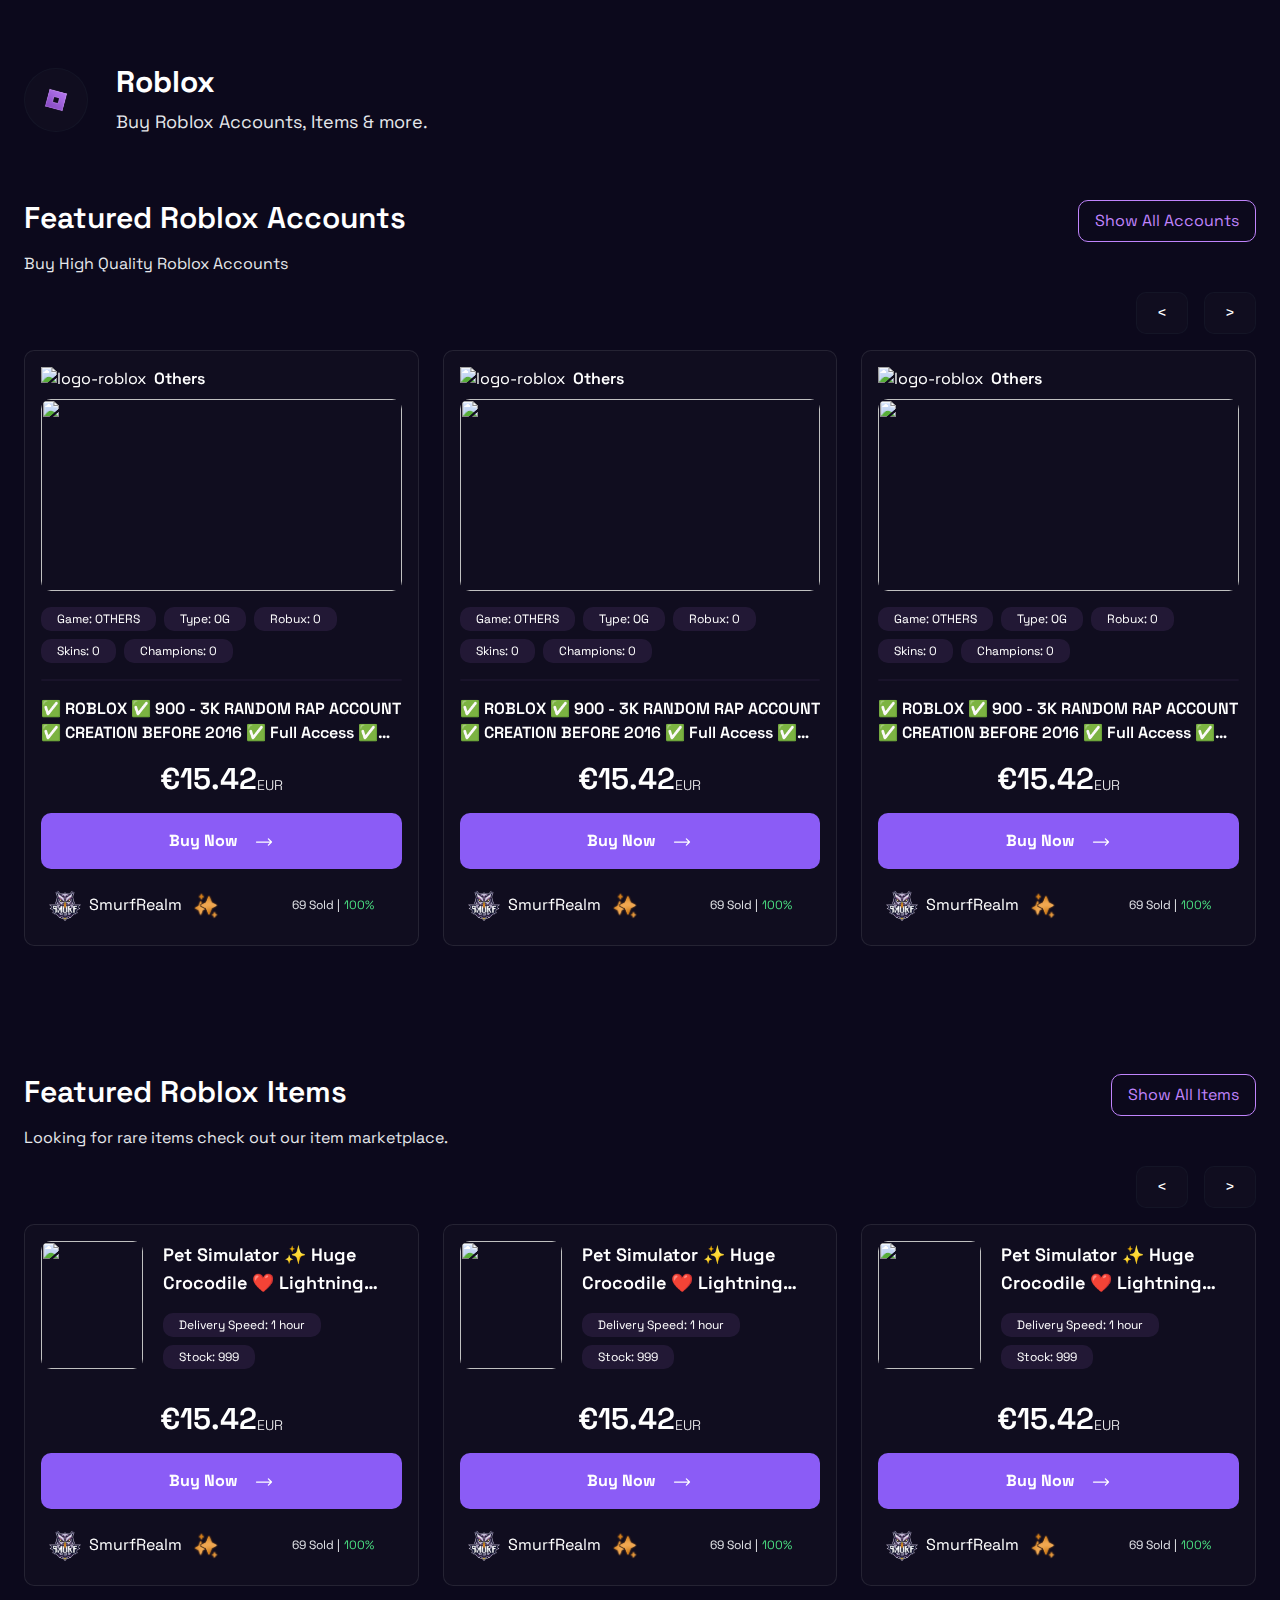
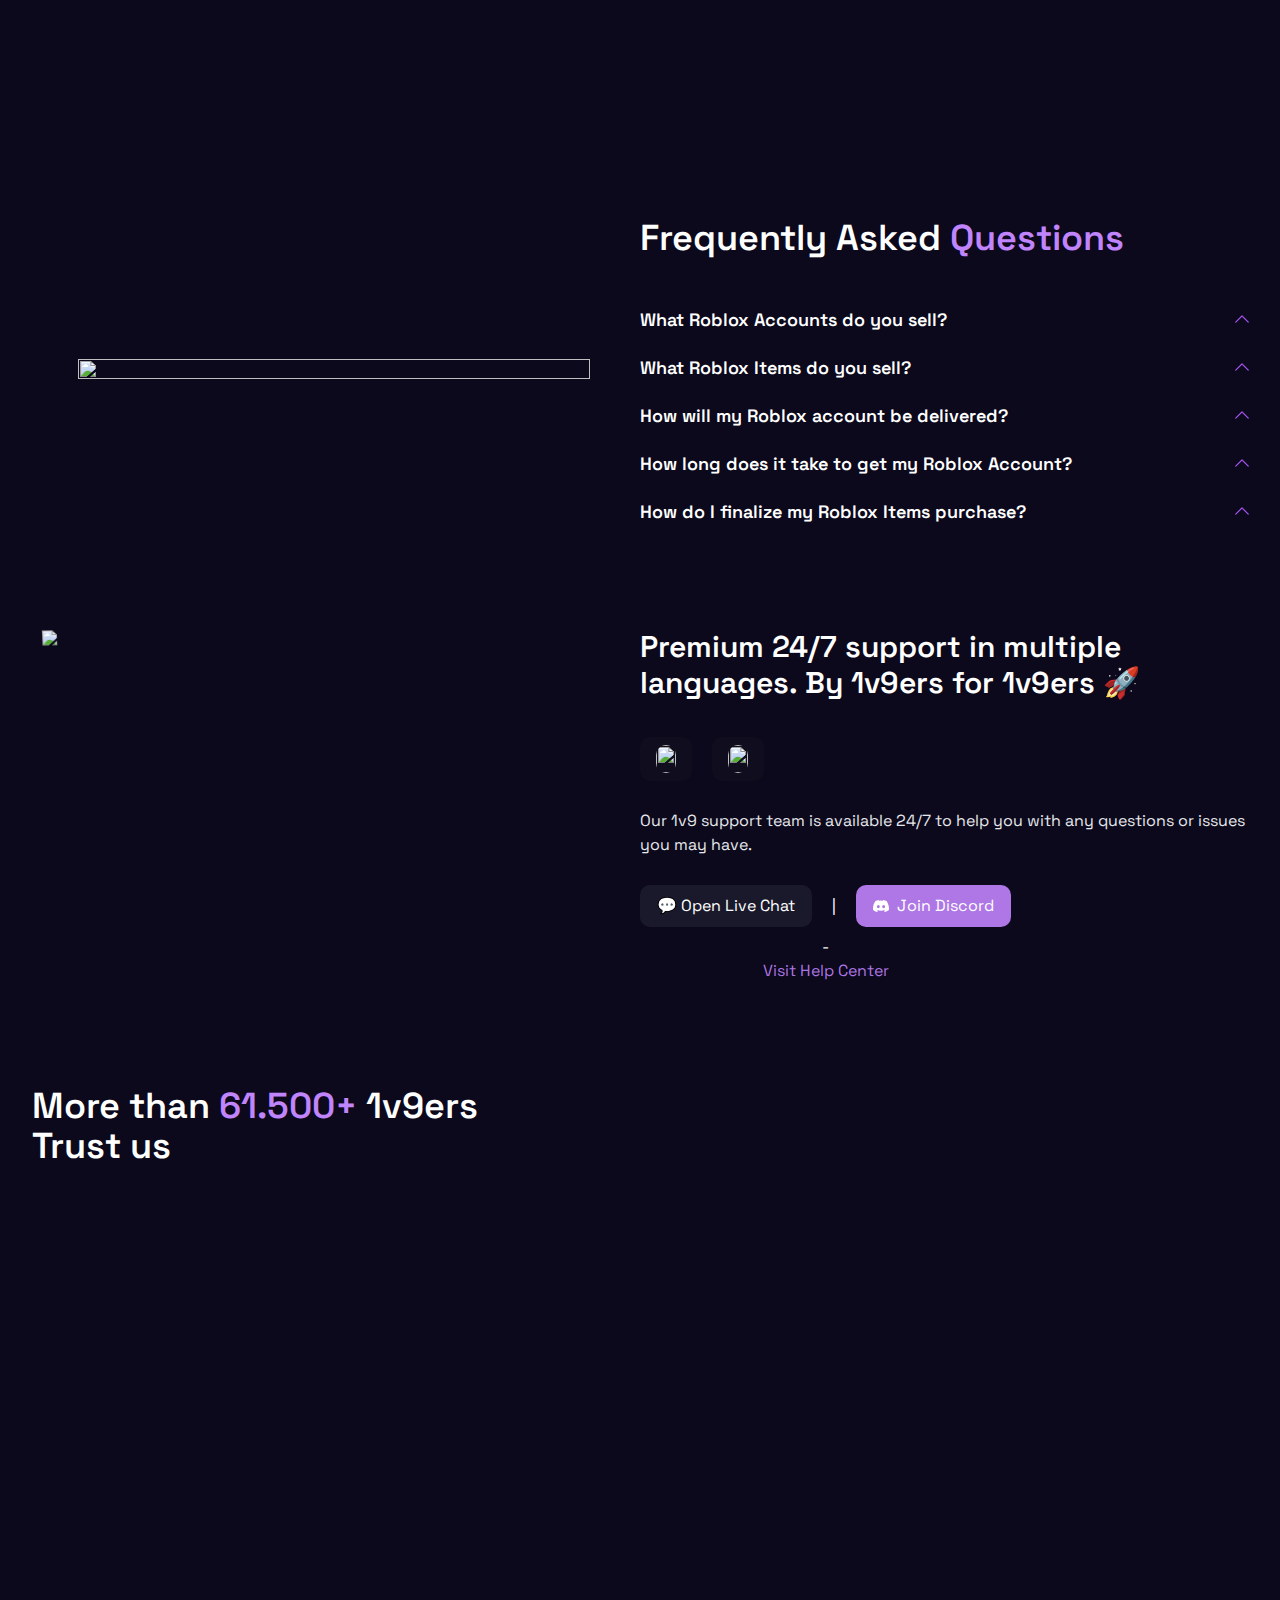
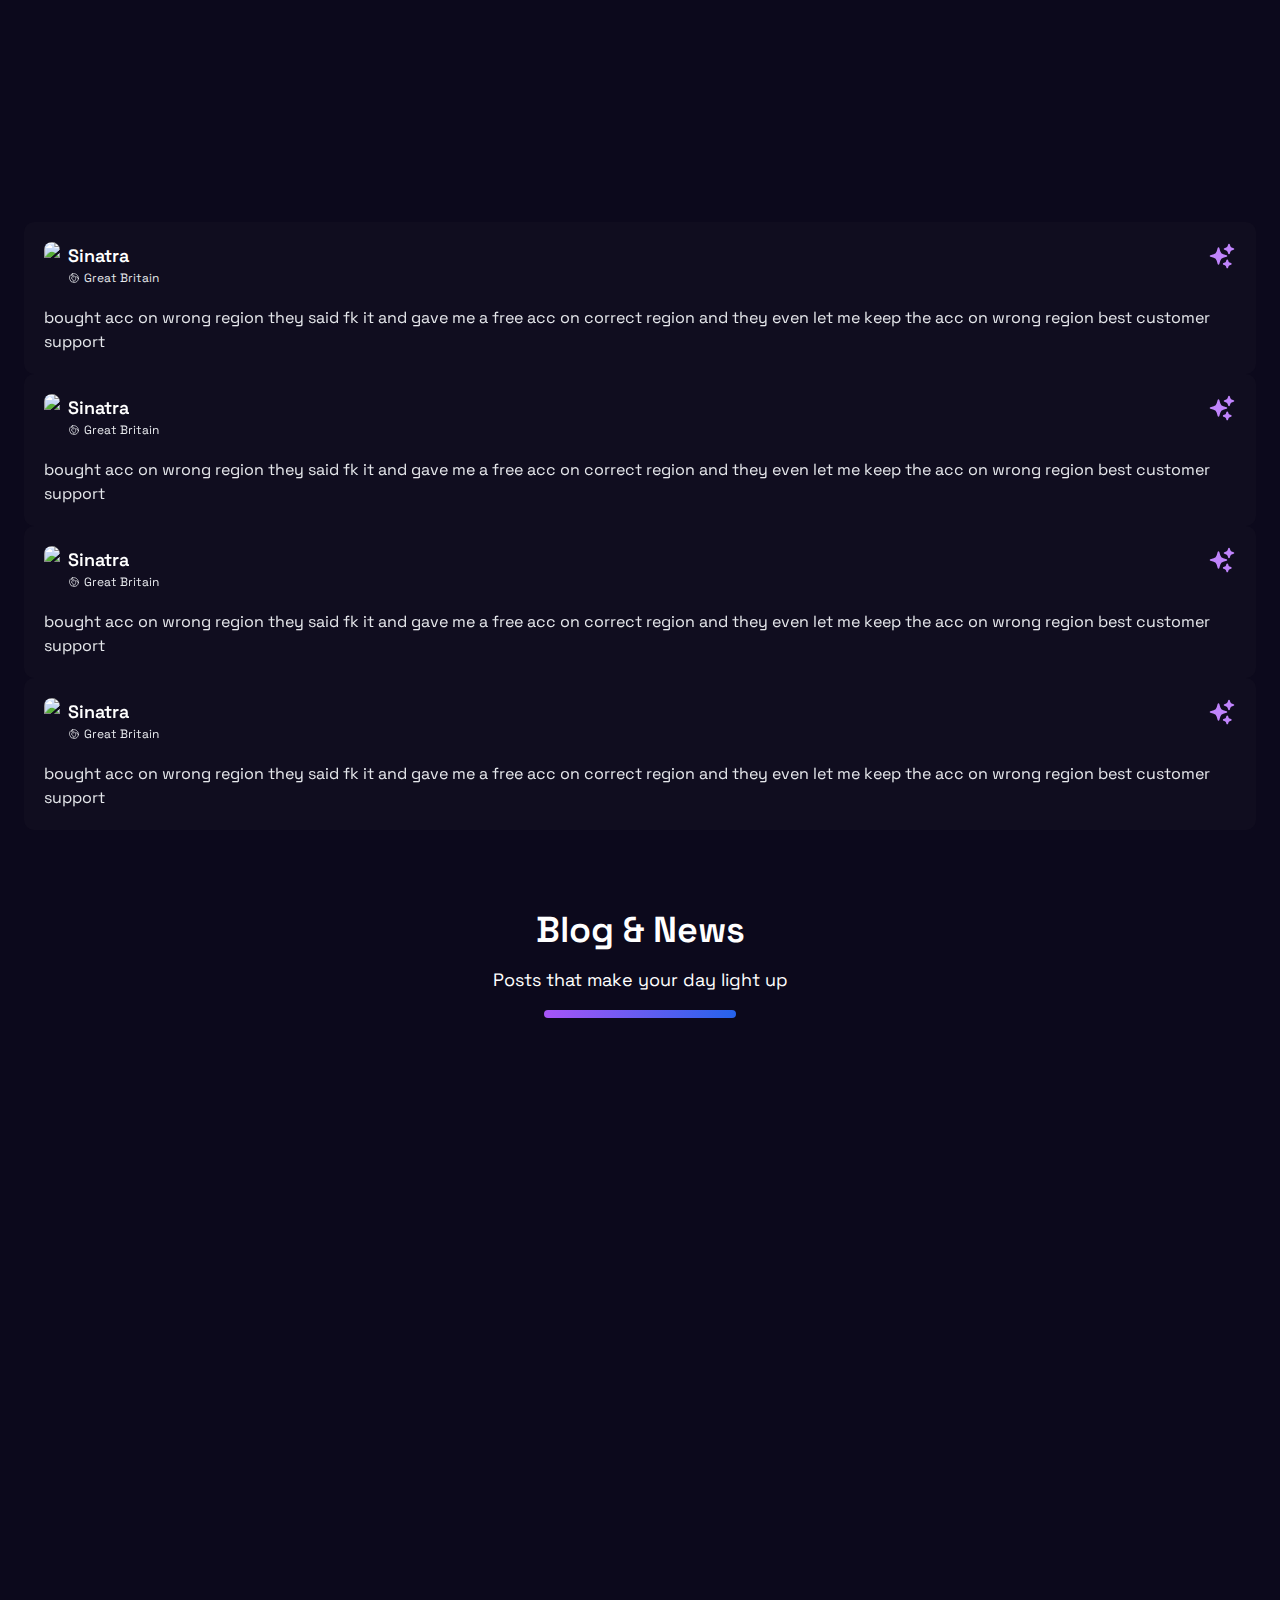
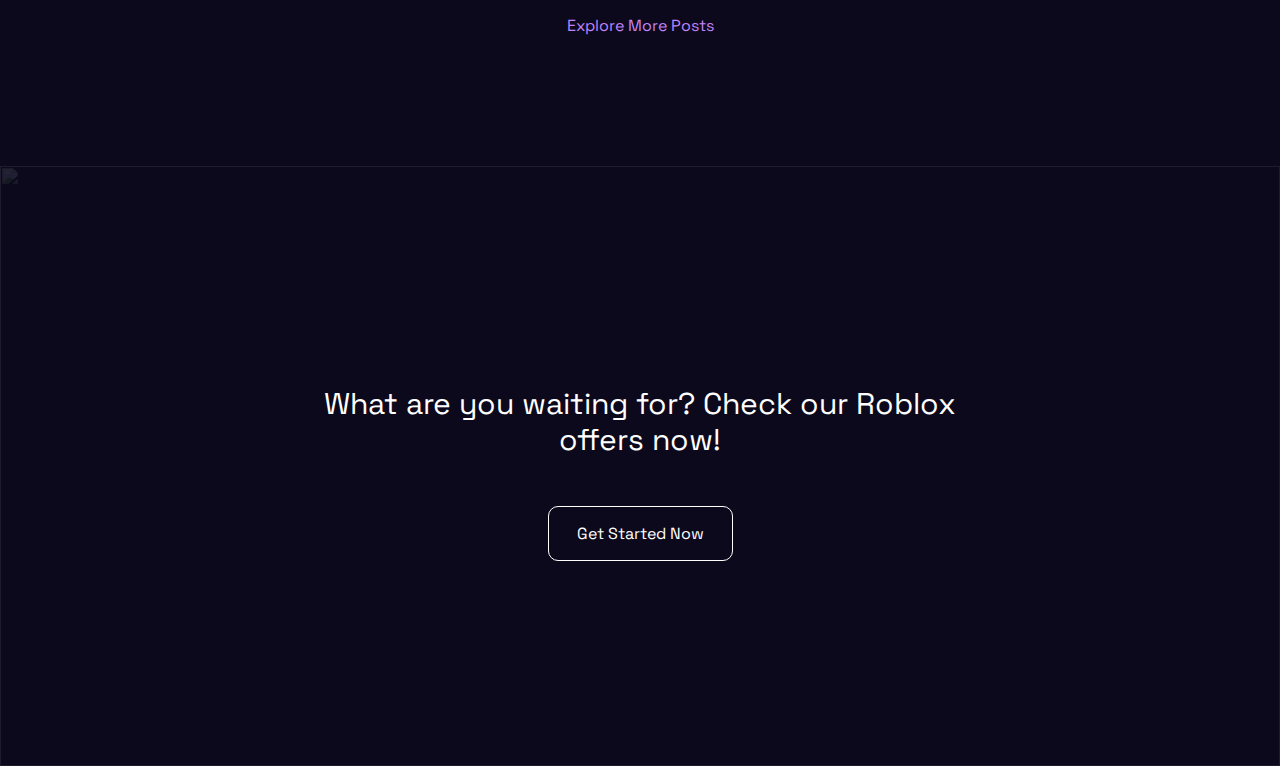
==== commit a36e1ef9: "fix slider" ====
--- a/index.html
+++ b/index.html
@@ -11,6 +11,7 @@
         href="https://cdnjs.cloudflare.com/ajax/libs/OwlCarousel2/2.3.4/assets/owl.carousel.min.css" />
     <link rel="stylesheet"
         href="https://cdnjs.cloudflare.com/ajax/libs/OwlCarousel2/2.3.4/assets/owl.theme.default.min.css" />
+    <link rel="stylesheet" href="https://cdnjs.cloudflare.com/ajax/libs/OwlCarousel2/2.3.4/assets/owl.carousel.min.css">
     <link href="https://unpkg.com/aos@2.3.1/dist/aos.css" rel="stylesheet">
     <link rel="stylesheet" href="./styles/style.css">
 </head>
@@ -18,12 +19,12 @@
 <body>
     <div>
         <div class="container-page">
-            <div class="d-flex pt-10 align-items-center gap-7 flex-wrap justify-content-start">
+            <div class="d-flex pt-10 align-items-center gap-7 flex-wrap justify-content-md-start justify-content-center">
                 <div class="w-16 h-16 rounded-full bg-card relative border-roblox">
                     <img src="./images/logo-btn-roblox.webp" alt="logo-roblox"
                         class="w-8 h-8 absolute box-roblox object-contain" />
                 </div>
-                <div class="text-start">
+                <div class="text-md-start text-center">
                     <h1 class="text-3xl fw-bold">Roblox</h1>
                     <p class="text-lg text-gray-200"> Buy Roblox Accounts, Items & more. </p>
                 </div>
@@ -40,473 +41,461 @@
                         </p>
                     </div>
                     <div>
-                        <button class="btn-login bg-none rounded-20 px-4 p-2">
+                        <button class="btn-border bg-none rounded-20 px-4 p-2">
                             Show All Accounts
                         </button>
                     </div>
                 </div>
                 <div class="d-flex gap-3 justify-content-end pb-4">
                     <div class="">
-                        <button
-                            class="prev-btn bg-card border-roblox text-white px-5 py-2 rounded-20 disabled:opacity-50">
+                        <button class="prev-btn bg-card border-roblox text-white px-5 py-2 rounded-20">
                             < </button>
                     </div>
                     <div>
-                        <button
-                            class="next-btn bg-card border-roblox text-white px-5 py-2 rounded-20 disabled:opacity-50">></button>
+                        <button class="next-btn bg-card border-roblox text-white px-5 py-2 rounded-20">></button>
                     </div>
                 </div>
                 <div class="owl-carousel owl-theme">
-                    <div class="item">
-                        <div class="card-slide rounded-20 p-3 bg-card">
-                            <div class="card-head">
-                                <div class="d-flex justiyf-content-start align-items-center gap-2 pb-2">
-                                    <div class="w-6 h-6 w-fit">
-                                        <img src="	https://images.1v9.gg/others-4742faaa7fba.webp"
-                                            class="w-6 h-6 object-contain" alt="logo-roblox">
-                                    </div>
-                                    <div>
-                                        <span class="text-md fw-semibold">Others</span>
-                                    </div>
-                                </div>
-                            </div>
-                            <div class="card-body d-flex flex-column  h-full">
-                                <div class="card-image relative w-full">
-                                    <img class="w-full h-48 rounded-20 cursor-pointer"
-                                        src="https://images.1v9.gg/robloxxx-861d7bbda091.webp" />
-                                </div>
-                                <div class="card-tag d-flex flex-wrap gap-2 py-3">
-                                    <div class="item-tag p-1 px-3 rounded-20 shrink-0">
-                                        <p class="text-xs d-flex gap-1 align-items-center">
-                                            Game: OTHERS
-                                        </p>
-                                    </div>
-                                    <div class="item-tag p-1 px-3 rounded-20 shrink-0">
-                                        <p class="text-xs d-flex gap-1 align-items-center">
-                                            Type: OG
-                                        </p>
-                                    </div>
-                                    <div class="item-tag p-1 px-3 rounded-20 shrink-0">
-                                        <p class="text-xs d-flex gap-1 align-items-center">
-                                            Robux: 0
-                                        </p>
-                                    </div>
-                                    <div class="item-tag p-1 px-3 rounded-20 shrink-0">
-                                        <p class="text-xs d-flex gap-1 align-items-center">
-                                            Skins: 0
-                                        </p>
-                                    </div>
-                                    <div class="item-tag p-1 px-3 rounded-20 shrink-0">
-                                        <p class="text-xs d-flex gap-1 align-items-center">
-                                            Champions: 0
-                                        </p>
-                                    </div>
-                                </div>
-                                <div class="h-05 bg-purple-400-5 mx-auto rounded-20 w-full"></div>
-                                <div class="pt-3">
-                                    <p class="text-md font-semibold line-clamp-2">
-                                        <a href="/detail.html"> ✅ ROBLOX ✅ 900 - 3K RANDOM RAP ACCOUNT ✅ CREATION
-                                            BEFORE 2016 ✅
-                                            Full Access
-                                            ✅ Unverified Account ✅</a>
-                                    </p>
-                                </div>
-                                <div class="price d-flex justify-content-between mx-auto my-3">
-                                    <div class="d-flex text-3xl font-semibold">
-                                        <p>€15.42</p>
-                                        <span class="text-sm pb-0.5 align-content-end font-weight-300">EUR</span>
-                                    </div>
+                    <div class="card-slide rounded-20 p-3 bg-card border-hover">
+                        <div class="card-head">
+                            <div class="d-flex justiyf-content-start align-items-center gap-2 pb-2">
+                                <div class="w-6 h-6 w-fit">
+                                    <img src="	https://images.1v9.gg/others-4742faaa7fba.webp"
+                                        class="w-6 h-6 object-contain" alt="logo-roblox">
                                 </div>
                                 <div>
-                                    <button
-                                        class="btn button-pay w-100 d-flex gap-3 justify-content-center align-items-center"
-                                        type="button">
-                                        Buy Now
-                                        <span><svg xmlns="http://www.w3.org/2000/svg" fill="none" viewBox="0 0 24 24"
-                                                stroke-width="1.5" stroke="currentColor" aria-hidden="true"
-                                                data-slot="icon" class="w-5 wobble">
-                                                <path stroke-linecap="round" stroke-linejoin="round"
-                                                    d="M17.25 8.25 21 12m0 0-3.75 3.75M21 12H3"></path>
-                                            </svg></span>
-                                    </button>
-                                </div>
-                                <div class="pt-5 p-2">
-                                    <div class="d-flex gap-5 flex-wrap align-items-center">
-                                        <div class="d-flex gap-2 align-items-center">
-                                            <img src="./images/78f10405aaeea3ebb5de82a49047428ff1b492136f5eb9844e25d2cc7a173d21-fdbe200f8a69.webp"
-                                                class="w-8 h-8 rounded-full object-cover" />
-                                            <p>SmurfRealm</p>
-                                            <img src="./images/supersnic gold.png"
-                                                class="w-8 h-8 rounded-full object-cover" />
-                                        </div>
-                                        <div class="text-gray-200 text-xs ml-auto mr-5 d-flex gap-1">
-                                            69 Sold |
-                                            <p class="text-green-400">100%</p>
-                                        </div>
-                                    </div>
-                                </div>
-                            </div>
-                        </div>
-                    </div>
-                    <div class="item">
-                        <div class="card-slide rounded-20 p-3 bg-card">
-                            <div class="card-head">
-                                <div class="d-flex justiyf-content-start align-items-center gap-2 pb-2">
-                                    <div class="w-6 h-6 w-fit">
-                                        <img src="	https://images.1v9.gg/others-4742faaa7fba.webp"
-                                            class="w-6 h-6 object-contain" alt="logo-roblox">
-                                    </div>
-                                    <div>
-                                        <span class="text-md fw-semibold">Others</span>
-                                    </div>
-                                </div>
-                            </div>
-                            <div class="card-body d-flex flex-column  h-full">
-                                <div class="card-image relative w-full">
-                                    <img class="w-full h-48 rounded-20 cursor-pointer"
-                                        src="https://images.1v9.gg/robloxxx-861d7bbda091.webp" />
-                                </div>
-                                <div class="card-tag d-flex flex-wrap gap-2 py-3">
-                                    <div class="item-tag p-1 px-3 rounded-20 shrink-0">
-                                        <p class="text-xs d-flex gap-1 align-items-center">
-                                            Game: OTHERS
-                                        </p>
-                                    </div>
-                                    <div class="item-tag p-1 px-3 rounded-20 shrink-0">
-                                        <p class="text-xs d-flex gap-1 align-items-center">
-                                            Type: OG
-                                        </p>
-                                    </div>
-                                    <div class="item-tag p-1 px-3 rounded-20 shrink-0">
-                                        <p class="text-xs d-flex gap-1 align-items-center">
-                                            Robux: 0
-                                        </p>
-                                    </div>
-                                    <div class="item-tag p-1 px-3 rounded-20 shrink-0">
-                                        <p class="text-xs d-flex gap-1 align-items-center">
-                                            Skins: 0
-                                        </p>
-                                    </div>
-                                    <div class="item-tag p-1 px-3 rounded-20 shrink-0">
-                                        <p class="text-xs d-flex gap-1 align-items-center">
-                                            Champions: 0
-                                        </p>
-                                    </div>
-                                </div>
-                                <div class="h-05 bg-purple-400-5 mx-auto rounded-20 w-full"></div>
-                                <div class="pt-3">
-                                    <p class="text-md font-semibold line-clamp-2">
-                                        <a href="/detail.html"> ✅ ROBLOX ✅ 900 - 3K RANDOM RAP ACCOUNT ✅ CREATION
-                                            BEFORE 2016 ✅
-                                            Full Access
-                                            ✅ Unverified Account ✅</a>
-                                    </p>
-                                </div>
-                                <div class="price d-flex justify-content-between  mx-auto my-3">
-                                    <div class="d-flex text-3xl font-semibold">
-                                        <p>€15.42</p>
-                                        <span class="text-sm pb-0.5 align-content-end font-weight-300">EUR</span>
-                                    </div>
+                                    <span class="text-md fw-semibold">Others</span>
+                                </div>
+                            </div>
+                        </div>
+                        <div class="card-body d-flex flex-column h-full">
+                            <div class="card-image relative w-full">
+                                <img class="w-full h-48 rounded-20 cursor-pointer"
+                                    src="https://images.1v9.gg/robloxxx-861d7bbda091.webp" />
+                            </div>
+                            <div class="card-tag d-flex flex-wrap gap-2 py-3">
+                                <div class="item-tag p-1 px-3 rounded-20">
+                                    <p class="text-xs d-flex gap-1 align-items-center">
+                                        Game: OTHERS
+                                    </p>
+                                </div>
+                                <div class="item-tag p-1 px-3 rounded-20">
+                                    <p class="text-xs d-flex gap-1 align-items-center">
+                                        Type: OG
+                                    </p>
+                                </div>
+                                <div class="item-tag p-1 px-3 rounded-20">
+                                    <p class="text-xs d-flex gap-1 align-items-center">
+                                        Robux: 0
+                                    </p>
+                                </div>
+                                <div class="item-tag p-1 px-3 rounded-20">
+                                    <p class="text-xs d-flex gap-1 align-items-center">
+                                        Skins: 0
+                                    </p>
+                                </div>
+                                <div class="item-tag p-1 px-3 rounded-20">
+                                    <p class="text-xs d-flex gap-1 align-items-center">
+                                        Champions: 0
+                                    </p>
+                                </div>
+                            </div>
+                            <div class="h-05 bg-purple-400-5 mx-auto rounded-20 w-full"></div>
+                            <div class="pt-3">
+                                <p class="text-md font-semibold line-clamp-2">
+                                    <a href="/detail.html"> ✅ ROBLOX ✅ 900 - 3K RANDOM RAP ACCOUNT ✅ CREATION
+                                        BEFORE 2016 ✅
+                                        Full Access
+                                        ✅ Unverified Account ✅</a>
+                                </p>
+                            </div>
+                            <div class="price d-flex justify-content-between mx-auto my-3">
+                                <div class="d-flex text-3xl font-semibold">
+                                    <p>€15.42</p>
+                                    <span class="text-sm pb-0.5 align-content-end font-weight-300">EUR</span>
+                                </div>
+                            </div>
+                            <div>
+                                <button
+                                    class="btn button-pay w-100 d-flex gap-3 justify-content-center align-items-center"
+                                    type="button">
+                                    <span>Buy Now</span>
+                                    <span><svg xmlns="http://www.w3.org/2000/svg" fill="none" viewBox="0 0 24 24"
+                                            stroke-width="1.5" stroke="currentColor" aria-hidden="true"
+                                            data-slot="icon" class="w-5 wobble">
+                                            <path stroke-linecap="round" stroke-linejoin="round"
+                                                d="M17.25 8.25 21 12m0 0-3.75 3.75M21 12H3"></path>
+                                        </svg></span>
+                                </button>
+                            </div>
+                            <div class="pt-5 p-2">
+                                <div class="d-flex gap-5 flex-wrap align-items-center">
+                                    <div class="d-flex gap-2 align-items-center">
+                                        <img src="./images/78f10405aaeea3ebb5de82a49047428ff1b492136f5eb9844e25d2cc7a173d21-fdbe200f8a69.webp"
+                                            class="w-8 h-8 rounded-full object-cover" />
+                                        <p>SmurfRealm</p>
+                                        <img src="./images/supersnic gold.png"
+                                            class="w-8 h-8 rounded-full object-cover" />
+                                    </div>
+                                    <div class="text-gray-200 text-xs ml-auto mr-5 d-flex gap-1">
+                                        69 Sold |
+                                        <p class="text-green-400">100%</p>
+                                    </div>
+                                </div>
+                            </div>
+                        </div>
+                    </div>
+                    <div class="card-slide rounded-20 p-3 bg-card border-hover">
+                        <div class="card-head">
+                            <div class="d-flex justiyf-content-start align-items-center gap-2 pb-2">
+                                <div class="w-6 h-6 w-fit">
+                                    <img src="	https://images.1v9.gg/others-4742faaa7fba.webp"
+                                        class="w-6 h-6 object-contain" alt="logo-roblox">
                                 </div>
                                 <div>
-                                    <button
-                                        class="btn button-pay w-100 d-flex gap-3 justify-content-center align-items-center"
-                                        type="button">
-                                        Buy Now
-                                        <span><svg xmlns="http://www.w3.org/2000/svg" fill="none" viewBox="0 0 24 24"
-                                                stroke-width="1.5" stroke="currentColor" aria-hidden="true"
-                                                data-slot="icon" class="w-5 wobble">
-                                                <path stroke-linecap="round" stroke-linejoin="round"
-                                                    d="M17.25 8.25 21 12m0 0-3.75 3.75M21 12H3"></path>
-                                            </svg></span>
-                                    </button>
-                                </div>
-                                <div class="pt-5 p-2">
-                                    <div class="d-flex gap-5 flex-wrap align-items-center">
-                                        <div class="d-flex gap-2 align-items-center">
-                                            <img src="./images/78f10405aaeea3ebb5de82a49047428ff1b492136f5eb9844e25d2cc7a173d21-fdbe200f8a69.webp"
-                                                class="w-8 h-8 rounded-full object-cover" />
-                                            <p>SmurfRealm</p>
-                                            <img src="./images/supersnic gold.png"
-                                                class="w-8 h-8 rounded-full object-cover" />
-                                        </div>
-                                        <div class="text-gray-200 text-xs ml-auto mr-5 d-flex gap-1">
-                                            69 Sold |
-                                            <p class="text-green-400">100%</p>
-                                        </div>
-                                    </div>
-                                </div>
-                            </div>
-                        </div>
-                    </div>
-                    <div class="item">
-                        <div class="card-slide rounded-20 p-3 bg-card">
-                            <div class="card-head">
-                                <div class="d-flex justiyf-content-start align-items-center gap-2 pb-2">
-                                    <div class="w-6 h-6 w-fit">
-                                        <img src="	https://images.1v9.gg/others-4742faaa7fba.webp"
-                                            class="w-6 h-6 object-contain" alt="logo-roblox">
-                                    </div>
-                                    <div>
-                                        <span class="text-md fw-semibold">Others</span>
-                                    </div>
-                                </div>
-                            </div>
-                            <div class="card-body d-flex flex-column  h-full">
-                                <div class="card-image relative w-full">
-                                    <img class="w-full h-48 rounded-20 cursor-pointer"
-                                        src="https://images.1v9.gg/robloxxx-861d7bbda091.webp" />
-                                </div>
-                                <div class="card-tag d-flex flex-wrap gap-2 py-3">
-                                    <div class="item-tag p-1 px-3 rounded-20 shrink-0">
-                                        <p class="text-xs d-flex gap-1 align-items-center">
-                                            Game: OTHERS
-                                        </p>
-                                    </div>
-                                    <div class="item-tag p-1 px-3 rounded-20 shrink-0">
-                                        <p class="text-xs d-flex gap-1 align-items-center">
-                                            Type: OG
-                                        </p>
-                                    </div>
-                                    <div class="item-tag p-1 px-3 rounded-20 shrink-0">
-                                        <p class="text-xs d-flex gap-1 align-items-center">
-                                            Robux: 0
-                                        </p>
-                                    </div>
-                                    <div class="item-tag p-1 px-3 rounded-20 shrink-0">
-                                        <p class="text-xs d-flex gap-1 align-items-center">
-                                            Skins: 0
-                                        </p>
-                                    </div>
-                                    <div class="item-tag p-1 px-3 rounded-20 shrink-0">
-                                        <p class="text-xs d-flex gap-1 align-items-center">
-                                            Champions: 0
-                                        </p>
-                                    </div>
-                                </div>
-                                <div class="h-05 bg-purple-400-5 mx-auto rounded-20 w-full"></div>
-                                <div class="pt-3">
-                                    <p class="text-md font-semibold line-clamp-2">
-                                        <a href="/detail.html"> ✅ ROBLOX ✅ 900 - 3K RANDOM RAP ACCOUNT ✅ CREATION
-                                            BEFORE 2016 ✅
-                                            Full Access
-                                            ✅ Unverified Account ✅</a>
-                                    </p>
-                                </div>
-                                <div class="price d-flex justify-content-between  mx-auto my-3">
-                                    <div class="d-flex text-3xl font-semibold">
-                                        <p>€15.42</p>
-                                        <span class="text-sm pb-0.5 align-content-end font-weight-300">EUR</span>
-                                    </div>
+                                    <span class="text-md fw-semibold">Others</span>
+                                </div>
+                            </div>
+                        </div>
+                        <div class="card-body d-flex flex-column h-full">
+                            <div class="card-image relative w-full">
+                                <img class="w-full h-48 rounded-20 cursor-pointer"
+                                    src="https://images.1v9.gg/robloxxx-861d7bbda091.webp" />
+                            </div>
+                            <div class="card-tag d-flex flex-wrap gap-2 py-3">
+                                <div class="item-tag p-1 px-3 rounded-20">
+                                    <p class="text-xs d-flex gap-1 align-items-center">
+                                        Game: OTHERS
+                                    </p>
+                                </div>
+                                <div class="item-tag p-1 px-3 rounded-20">
+                                    <p class="text-xs d-flex gap-1 align-items-center">
+                                        Type: OG
+                                    </p>
+                                </div>
+                                <div class="item-tag p-1 px-3 rounded-20">
+                                    <p class="text-xs d-flex gap-1 align-items-center">
+                                        Robux: 0
+                                    </p>
+                                </div>
+                                <div class="item-tag p-1 px-3 rounded-20">
+                                    <p class="text-xs d-flex gap-1 align-items-center">
+                                        Skins: 0
+                                    </p>
+                                </div>
+                                <div class="item-tag p-1 px-3 rounded-20">
+                                    <p class="text-xs d-flex gap-1 align-items-center">
+                                        Champions: 0
+                                    </p>
+                                </div>
+                            </div>
+                            <div class="h-05 bg-purple-400-5 mx-auto rounded-20 w-full"></div>
+                            <div class="pt-3">
+                                <p class="text-md font-semibold line-clamp-2">
+                                    <a href="/detail.html"> ✅ ROBLOX ✅ 900 - 3K RANDOM RAP ACCOUNT ✅ CREATION
+                                        BEFORE 2016 ✅
+                                        Full Access
+                                        ✅ Unverified Account ✅</a>
+                                </p>
+                            </div>
+                            <div class="price d-flex justify-content-between mx-auto my-3">
+                                <div class="d-flex text-3xl font-semibold">
+                                    <p>€15.42</p>
+                                    <span class="text-sm pb-0.5 align-content-end font-weight-300">EUR</span>
+                                </div>
+                            </div>
+                            <div>
+                                <button
+                                    class="btn button-pay w-100 d-flex gap-3 justify-content-center align-items-center"
+                                    type="button">
+                                    <span>Buy Now</span>
+                                    <span><svg xmlns="http://www.w3.org/2000/svg" fill="none" viewBox="0 0 24 24"
+                                            stroke-width="1.5" stroke="currentColor" aria-hidden="true"
+                                            data-slot="icon" class="w-5 wobble">
+                                            <path stroke-linecap="round" stroke-linejoin="round"
+                                                d="M17.25 8.25 21 12m0 0-3.75 3.75M21 12H3"></path>
+                                        </svg></span>
+                                </button>
+                            </div>
+                            <div class="pt-5 p-2">
+                                <div class="d-flex gap-5 flex-wrap align-items-center">
+                                    <div class="d-flex gap-2 align-items-center">
+                                        <img src="./images/78f10405aaeea3ebb5de82a49047428ff1b492136f5eb9844e25d2cc7a173d21-fdbe200f8a69.webp"
+                                            class="w-8 h-8 rounded-full object-cover" />
+                                        <p>SmurfRealm</p>
+                                        <img src="./images/supersnic gold.png"
+                                            class="w-8 h-8 rounded-full object-cover" />
+                                    </div>
+                                    <div class="text-gray-200 text-xs ml-auto mr-5 d-flex gap-1">
+                                        69 Sold |
+                                        <p class="text-green-400">100%</p>
+                                    </div>
+                                </div>
+                            </div>
+                        </div>
+                    </div>
+                    <div class="card-slide rounded-20 p-3 bg-card border-hover">
+                        <div class="card-head">
+                            <div class="d-flex justiyf-content-start align-items-center gap-2 pb-2">
+                                <div class="w-6 h-6 w-fit">
+                                    <img src="	https://images.1v9.gg/others-4742faaa7fba.webp"
+                                        class="w-6 h-6 object-contain" alt="logo-roblox">
                                 </div>
                                 <div>
-                                    <button
-                                        class="btn button-pay w-100 d-flex gap-3 justify-content-center align-items-center"
-                                        type="button">
-                                        Buy Now
-                                        <span><svg xmlns="http://www.w3.org/2000/svg" fill="none" viewBox="0 0 24 24"
-                                                stroke-width="1.5" stroke="currentColor" aria-hidden="true"
-                                                data-slot="icon" class="w-5 wobble">
-                                                <path stroke-linecap="round" stroke-linejoin="round"
-                                                    d="M17.25 8.25 21 12m0 0-3.75 3.75M21 12H3"></path>
-                                            </svg></span>
-                                    </button>
-                                </div>
-                                <div class="pt-5 p-2">
-                                    <div class="d-flex gap-5 flex-wrap align-items-center">
-                                        <div class="d-flex gap-2 align-items-center">
-                                            <img src="./images/78f10405aaeea3ebb5de82a49047428ff1b492136f5eb9844e25d2cc7a173d21-fdbe200f8a69.webp"
-                                                class="w-8 h-8 rounded-full object-cover" />
-                                            <p>SmurfRealm</p>
-                                            <img src="./images/supersnic gold.png"
-                                                class="w-8 h-8 rounded-full object-cover" />
-                                        </div>
-                                        <div class="text-gray-200 text-xs ml-auto mr-5 d-flex gap-1">
-                                            69 Sold |
-                                            <p class="text-green-400">100%</p>
-                                        </div>
-                                    </div>
-                                </div>
-                            </div>
-                        </div>
-                    </div>
-                    <div class="item">
-                        <div class="card-slide rounded-20 p-3 bg-card">
-                            <div class="card-head">
-                                <div class="d-flex justiyf-content-start align-items-center gap-2 pb-2">
-                                    <div class="w-6 h-6 w-fit">
-                                        <img src="	https://images.1v9.gg/others-4742faaa7fba.webp"
-                                            class="w-6 h-6 object-contain" alt="logo-roblox">
-                                    </div>
-                                    <div>
-                                        <span class="text-md fw-semibold">Others</span>
-                                    </div>
-                                </div>
-                            </div>
-                            <div class="card-body d-flex flex-column  h-full">
-                                <div class="card-image relative w-full">
-                                    <img class="w-full h-48 rounded-20 cursor-pointer"
-                                        src="https://images.1v9.gg/robloxxx-861d7bbda091.webp" />
-                                </div>
-                                <div class="card-tag d-flex flex-wrap gap-2 py-3">
-                                    <div class="item-tag p-1 px-3 rounded-20 shrink-0">
-                                        <p class="text-xs d-flex gap-1 align-items-center">
-                                            Game: OTHERS
-                                        </p>
-                                    </div>
-                                    <div class="item-tag p-1 px-3 rounded-20 shrink-0">
-                                        <p class="text-xs d-flex gap-1 align-items-center">
-                                            Type: OG
-                                        </p>
-                                    </div>
-                                    <div class="item-tag p-1 px-3 rounded-20 shrink-0">
-                                        <p class="text-xs d-flex gap-1 align-items-center">
-                                            Robux: 0
-                                        </p>
-                                    </div>
-                                    <div class="item-tag p-1 px-3 rounded-20 shrink-0">
-                                        <p class="text-xs d-flex gap-1 align-items-center">
-                                            Skins: 0
-                                        </p>
-                                    </div>
-                                    <div class="item-tag p-1 px-3 rounded-20 shrink-0">
-                                        <p class="text-xs d-flex gap-1 align-items-center">
-                                            Champions: 0
-                                        </p>
-                                    </div>
-                                </div>
-                                <div class="h-05 bg-purple-400-5 mx-auto rounded-20 w-full"></div>
-                                <div class="pt-3">
-                                    <p class="text-md font-semibold line-clamp-2">
-                                        <a href="/detail.html"> ✅ ROBLOX ✅ 900 - 3K RANDOM RAP ACCOUNT ✅ CREATION
-                                            BEFORE 2016 ✅
-                                            Full Access
-                                            ✅ Unverified Account ✅</a>
-                                    </p>
-                                </div>
-                                <div class="price d-flex justify-content-between  mx-auto my-3">
-                                    <div class="d-flex text-3xl font-semibold">
-                                        <p>€15.42</p>
-                                        <span class="text-sm pb-0.5 align-content-end font-weight-300">EUR</span>
-                                    </div>
+                                    <span class="text-md fw-semibold">Others</span>
+                                </div>
+                            </div>
+                        </div>
+                        <div class="card-body d-flex flex-column h-full">
+                            <div class="card-image relative w-full">
+                                <img class="w-full h-48 rounded-20 cursor-pointer"
+                                    src="https://images.1v9.gg/robloxxx-861d7bbda091.webp" />
+                            </div>
+                            <div class="card-tag d-flex flex-wrap gap-2 py-3">
+                                <div class="item-tag p-1 px-3 rounded-20">
+                                    <p class="text-xs d-flex gap-1 align-items-center">
+                                        Game: OTHERS
+                                    </p>
+                                </div>
+                                <div class="item-tag p-1 px-3 rounded-20">
+                                    <p class="text-xs d-flex gap-1 align-items-center">
+                                        Type: OG
+                                    </p>
+                                </div>
+                                <div class="item-tag p-1 px-3 rounded-20">
+                                    <p class="text-xs d-flex gap-1 align-items-center">
+                                        Robux: 0
+                                    </p>
+                                </div>
+                                <div class="item-tag p-1 px-3 rounded-20">
+                                    <p class="text-xs d-flex gap-1 align-items-center">
+                                        Skins: 0
+                                    </p>
+                                </div>
+                                <div class="item-tag p-1 px-3 rounded-20">
+                                    <p class="text-xs d-flex gap-1 align-items-center">
+                                        Champions: 0
+                                    </p>
+                                </div>
+                            </div>
+                            <div class="h-05 bg-purple-400-5 mx-auto rounded-20 w-full"></div>
+                            <div class="pt-3">
+                                <p class="text-md font-semibold line-clamp-2">
+                                    <a href="/detail.html"> ✅ ROBLOX ✅ 900 - 3K RANDOM RAP ACCOUNT ✅ CREATION
+                                        BEFORE 2016 ✅
+                                        Full Access
+                                        ✅ Unverified Account ✅</a>
+                                </p>
+                            </div>
+                            <div class="price d-flex justify-content-between mx-auto my-3">
+                                <div class="d-flex text-3xl font-semibold">
+                                    <p>€15.42</p>
+                                    <span class="text-sm pb-0.5 align-content-end font-weight-300">EUR</span>
+                                </div>
+                            </div>
+                            <div>
+                                <button
+                                    class="btn button-pay w-100 d-flex gap-3 justify-content-center align-items-center"
+                                    type="button">
+                                    <span>Buy Now</span>
+                                    <span><svg xmlns="http://www.w3.org/2000/svg" fill="none" viewBox="0 0 24 24"
+                                            stroke-width="1.5" stroke="currentColor" aria-hidden="true"
+                                            data-slot="icon" class="w-5 wobble">
+                                            <path stroke-linecap="round" stroke-linejoin="round"
+                                                d="M17.25 8.25 21 12m0 0-3.75 3.75M21 12H3"></path>
+                                        </svg></span>
+                                </button>
+                            </div>
+                            <div class="pt-5 p-2">
+                                <div class="d-flex gap-5 flex-wrap align-items-center">
+                                    <div class="d-flex gap-2 align-items-center">
+                                        <img src="./images/78f10405aaeea3ebb5de82a49047428ff1b492136f5eb9844e25d2cc7a173d21-fdbe200f8a69.webp"
+                                            class="w-8 h-8 rounded-full object-cover" />
+                                        <p>SmurfRealm</p>
+                                        <img src="./images/supersnic gold.png"
+                                            class="w-8 h-8 rounded-full object-cover" />
+                                    </div>
+                                    <div class="text-gray-200 text-xs ml-auto mr-5 d-flex gap-1">
+                                        69 Sold |
+                                        <p class="text-green-400">100%</p>
+                                    </div>
+                                </div>
+                            </div>
+                        </div>
+                    </div>
+                    <div class="card-slide rounded-20 p-3 bg-card border-hover">
+                        <div class="card-head">
+                            <div class="d-flex justiyf-content-start align-items-center gap-2 pb-2">
+                                <div class="w-6 h-6 w-fit">
+                                    <img src="	https://images.1v9.gg/others-4742faaa7fba.webp"
+                                        class="w-6 h-6 object-contain" alt="logo-roblox">
                                 </div>
                                 <div>
-                                    <button
-                                        class="btn button-pay w-100 d-flex gap-3 justify-content-center align-items-center"
-                                        type="button">
-                                        Buy Now
-                                        <span><svg xmlns="http://www.w3.org/2000/svg" fill="none" viewBox="0 0 24 24"
-                                                stroke-width="1.5" stroke="currentColor" aria-hidden="true"
-                                                data-slot="icon" class="w-5 wobble">
-                                                <path stroke-linecap="round" stroke-linejoin="round"
-                                                    d="M17.25 8.25 21 12m0 0-3.75 3.75M21 12H3"></path>
-                                            </svg></span>
-                                    </button>
-                                </div>
-                                <div class="pt-5 p-2">
-                                    <div class="d-flex gap-5 flex-wrap align-items-center">
-                                        <div class="d-flex gap-2 align-items-center">
-                                            <img src="./images/78f10405aaeea3ebb5de82a49047428ff1b492136f5eb9844e25d2cc7a173d21-fdbe200f8a69.webp"
-                                                class="w-8 h-8 rounded-full object-cover" />
-                                            <p>SmurfRealm</p>
-                                            <img src="./images/supersnic gold.png"
-                                                class="w-8 h-8 rounded-full object-cover" />
-                                        </div>
-                                        <div class="text-gray-200 text-xs ml-auto mr-5 d-flex gap-1">
-                                            69 Sold |
-                                            <p class="text-green-400">100%</p>
-                                        </div>
-                                    </div>
-                                </div>
-                            </div>
-                        </div>
-                    </div>
-                    <div class="item">
-                        <div class="card-slide rounded-20 p-3 bg-card">
-                            <div class="card-head">
-                                <div class="d-flex justiyf-content-start align-items-center gap-2 pb-2">
-                                    <div class="w-6 h-6 w-fit">
-                                        <img src="	https://images.1v9.gg/others-4742faaa7fba.webp"
-                                            class="w-6 h-6 object-contain" alt="logo-roblox">
-                                    </div>
-                                    <div>
-                                        <span class="text-md fw-semibold">Others</span>
-                                    </div>
-                                </div>
-                            </div>
-                            <div class="card-body d-flex flex-column  h-full">
-                                <div class="card-image relative w-full">
-                                    <img class="w-full h-48 rounded-20 cursor-pointer"
-                                        src="https://images.1v9.gg/robloxxx-861d7bbda091.webp" />
-                                </div>
-                                <div class="card-tag d-flex flex-wrap gap-2 py-3">
-                                    <div class="item-tag p-1 px-3 rounded-20 shrink-0">
-                                        <p class="text-xs d-flex gap-1 align-items-center">
-                                            Game: OTHERS
-                                        </p>
-                                    </div>
-                                    <div class="item-tag p-1 px-3 rounded-20 shrink-0">
-                                        <p class="text-xs d-flex gap-1 align-items-center">
-                                            Type: OG
-                                        </p>
-                                    </div>
-                                    <div class="item-tag p-1 px-3 rounded-20 shrink-0">
-                                        <p class="text-xs d-flex gap-1 align-items-center">
-                                            Robux: 0
-                                        </p>
-                                    </div>
-                                    <div class="item-tag p-1 px-3 rounded-20 shrink-0">
-                                        <p class="text-xs d-flex gap-1 align-items-center">
-                                            Skins: 0
-                                        </p>
-                                    </div>
-                                    <div class="item-tag p-1 px-3 rounded-20 shrink-0">
-                                        <p class="text-xs d-flex gap-1 align-items-center">
-                                            Champions: 0
-                                        </p>
-                                    </div>
-                                </div>
-                                <div class="h-05 bg-purple-400-5 mx-auto rounded-20 w-full"></div>
-                                <div class="pt-3">
-                                    <p class="text-md font-semibold line-clamp-2">
-                                        <a href="/detail.html"> ✅ ROBLOX ✅ 900 - 3K RANDOM RAP ACCOUNT ✅ CREATION
-                                            BEFORE 2016 ✅
-                                            Full Access
-                                            ✅ Unverified Account ✅</a>
-                                    </p>
-                                </div>
-                                <div class="price d-flex justify-content-between  mx-auto my-3">
-                                    <div class="d-flex text-3xl font-semibold">
-                                        <p>€15.42</p>
-                                        <span class="text-sm pb-0.5 align-content-end font-weight-300">EUR</span>
-                                    </div>
+                                    <span class="text-md fw-semibold">Others</span>
+                                </div>
+                            </div>
+                        </div>
+                        <div class="card-body d-flex flex-column  h-full">
+                            <div class="card-image relative w-full">
+                                <img class="w-full h-48 rounded-20 cursor-pointer"
+                                    src="https://images.1v9.gg/robloxxx-861d7bbda091.webp" />
+                            </div>
+                            <div class="card-tag d-flex flex-wrap gap-2 py-3">
+                                <div class="item-tag p-1 px-3 rounded-20">
+                                    <p class="text-xs d-flex gap-1 align-items-center">
+                                        Game: OTHERS
+                                    </p>
+                                </div>
+                                <div class="item-tag p-1 px-3 rounded-20">
+                                    <p class="text-xs d-flex gap-1 align-items-center">
+                                        Type: OG
+                                    </p>
+                                </div>
+                                <div class="item-tag p-1 px-3 rounded-20">
+                                    <p class="text-xs d-flex gap-1 align-items-center">
+                                        Robux: 0
+                                    </p>
+                                </div>
+                                <div class="item-tag p-1 px-3 rounded-20">
+                                    <p class="text-xs d-flex gap-1 align-items-center">
+                                        Skins: 0
+                                    </p>
+                                </div>
+                                <div class="item-tag p-1 px-3 rounded-20">
+                                    <p class="text-xs d-flex gap-1 align-items-center">
+                                        Champions: 0
+                                    </p>
+                                </div>
+                            </div>
+                            <div class="h-05 bg-purple-400-5 mx-auto rounded-20 w-full"></div>
+                            <div class="pt-3">
+                                <p class="text-md font-semibold line-clamp-2">
+                                    <a href="/detail.html"> ✅ ROBLOX ✅ 900 - 3K RANDOM RAP ACCOUNT ✅ CREATION
+                                        BEFORE 2016 ✅
+                                        Full Access
+                                        ✅ Unverified Account ✅</a>
+                                </p>
+                            </div>
+                            <div class="price d-flex justify-content-between mx-auto my-3">
+                                <div class="d-flex text-3xl font-semibold">
+                                    <p>€15.42</p>
+                                    <span class="text-sm pb-0.5 align-content-end font-weight-300">EUR</span>
+                                </div>
+                            </div>
+                            <div>
+                                <button
+                                    class="btn button-pay w-100 d-flex gap-3 justify-content-center align-items-center"
+                                    type="button">
+                                    <span>Buy Now</span>
+                                    <span><svg xmlns="http://www.w3.org/2000/svg" fill="none" viewBox="0 0 24 24"
+                                            stroke-width="1.5" stroke="currentColor" aria-hidden="true"
+                                            data-slot="icon" class="w-5 wobble">
+                                            <path stroke-linecap="round" stroke-linejoin="round"
+                                                d="M17.25 8.25 21 12m0 0-3.75 3.75M21 12H3"></path>
+                                        </svg></span>
+                                </button>
+                            </div>
+                            <div class="pt-5 p-2">
+                                <div class="d-flex gap-5 flex-wrap align-items-center">
+                                    <div class="d-flex gap-2 align-items-center">
+                                        <img src="./images/78f10405aaeea3ebb5de82a49047428ff1b492136f5eb9844e25d2cc7a173d21-fdbe200f8a69.webp"
+                                            class="w-8 h-8 rounded-full object-cover" />
+                                        <p>SmurfRealm</p>
+                                        <img src="./images/supersnic gold.png"
+                                            class="w-8 h-8 rounded-full object-cover" />
+                                    </div>
+                                    <div class="text-gray-200 text-xs ml-auto mr-5 d-flex gap-1">
+                                        69 Sold |
+                                        <p class="text-green-400">100%</p>
+                                    </div>
+                                </div>
+                            </div>
+                        </div>
+                    </div>
+                    <div class="card-slide rounded-20 p-3 bg-card border-hover">
+                        <div class="card-head">
+                            <div class="d-flex justiyf-content-start align-items-center gap-2 pb-2">
+                                <div class="w-6 h-6 w-fit">
+                                    <img src="	https://images.1v9.gg/others-4742faaa7fba.webp"
+                                        class="w-6 h-6 object-contain" alt="logo-roblox">
                                 </div>
                                 <div>
-                                    <button
-                                        class="btn button-pay w-100 d-flex gap-3 justify-content-center align-items-center"
-                                        type="button">
-                                        Buy Now
-                                        <span><svg xmlns="http://www.w3.org/2000/svg" fill="none" viewBox="0 0 24 24"
-                                                stroke-width="1.5" stroke="currentColor" aria-hidden="true"
-                                                data-slot="icon" class="w-5 wobble">
-                                                <path stroke-linecap="round" stroke-linejoin="round"
-                                                    d="M17.25 8.25 21 12m0 0-3.75 3.75M21 12H3"></path>
-                                            </svg></span>
-                                    </button>
-                                </div>
-                                <div class="pt-5 p-2">
-                                    <div class="d-flex gap-5 flex-wrap align-items-center">
-                                        <div class="d-flex gap-2 align-items-center">
-                                            <img src="./images/78f10405aaeea3ebb5de82a49047428ff1b492136f5eb9844e25d2cc7a173d21-fdbe200f8a69.webp"
-                                                class="w-8 h-8 rounded-full object-cover" />
-                                            <p>SmurfRealm</p>
-                                            <img src="./images/supersnic gold.png"
-                                                class="w-8 h-8 rounded-full object-cover" />
-                                        </div>
-                                        <div class="text-gray-200 text-xs ml-auto mr-5 d-flex gap-1">
-                                            69 Sold |
-                                            <p class="text-green-400">100%</p>
-                                        </div>
+                                    <span class="text-md fw-semibold">Others</span>
+                                </div>
+                            </div>
+                        </div>
+                        <div class="card-body d-flex flex-column  h-full">
+                            <div class="card-image relative w-full">
+                                <img class="w-full h-48 rounded-20 cursor-pointer"
+                                    src="https://images.1v9.gg/robloxxx-861d7bbda091.webp" />
+                            </div>
+                            <div class="card-tag d-flex flex-wrap gap-2 py-3">
+                                <div class="item-tag p-1 px-3 rounded-20">
+                                    <p class="text-xs d-flex gap-1 align-items-center">
+                                        Game: OTHERS
+                                    </p>
+                                </div>
+                                <div class="item-tag p-1 px-3 rounded-20">
+                                    <p class="text-xs d-flex gap-1 align-items-center">
+                                        Type: OG
+                                    </p>
+                                </div>
+                                <div class="item-tag p-1 px-3 rounded-20">
+                                    <p class="text-xs d-flex gap-1 align-items-center">
+                                        Robux: 0
+                                    </p>
+                                </div>
+                                <div class="item-tag p-1 px-3 rounded-20">
+                                    <p class="text-xs d-flex gap-1 align-items-center">
+                                        Skins: 0
+                                    </p>
+                                </div>
+                                <div class="item-tag p-1 px-3 rounded-20">
+                                    <p class="text-xs d-flex gap-1 align-items-center">
+                                        Champions: 0
+                                    </p>
+                                </div>
+                            </div>
+                            <div class="h-05 bg-purple-400-5 mx-auto rounded-20 w-full"></div>
+                            <div class="pt-3">
+                                <p class="text-md font-semibold line-clamp-2">
+                                    <a href="/detail.html"> ✅ ROBLOX ✅ 900 - 3K RANDOM RAP ACCOUNT ✅ CREATION
+                                        BEFORE 2016 ✅
+                                        Full Access
+                                        ✅ Unverified Account ✅</a>
+                                </p>
+                            </div>
+                            <div class="price d-flex justify-content-between mx-auto my-3">
+                                <div class="d-flex text-3xl font-semibold">
+                                    <p>€15.42</p>
+                                    <span class="text-sm pb-0.5 align-content-end font-weight-300">EUR</span>
+                                </div>
+                            </div>
+                            <div>
+                                <button
+                                    class="btn button-pay w-100 d-flex gap-3 justify-content-center align-items-center"
+                                    type="button">
+                                    <span>Buy Now</span>
+                                    <span><svg xmlns="http://www.w3.org/2000/svg" fill="none" viewBox="0 0 24 24"
+                                            stroke-width="1.5" stroke="currentColor" aria-hidden="true"
+                                            data-slot="icon" class="w-5 wobble">
+                                            <path stroke-linecap="round" stroke-linejoin="round"
+                                                d="M17.25 8.25 21 12m0 0-3.75 3.75M21 12H3"></path>
+                                        </svg></span>
+                                </button>
+                            </div>
+                            <div class="pt-5 p-2">
+                                <div class="d-flex gap-5 flex-wrap align-items-center">
+                                    <div class="d-flex gap-2 align-items-center">
+                                        <img src="./images/78f10405aaeea3ebb5de82a49047428ff1b492136f5eb9844e25d2cc7a173d21-fdbe200f8a69.webp"
+                                            class="w-8 h-8 rounded-full object-cover" />
+                                        <p>SmurfRealm</p>
+                                        <img src="./images/supersnic gold.png"
+                                            class="w-8 h-8 rounded-full object-cover" />
+                                    </div>
+                                    <div class="text-gray-200 text-xs ml-auto mr-5 d-flex gap-1">
+                                        69 Sold |
+                                        <p class="text-green-400">100%</p>
                                     </div>
                                 </div>
                             </div>
@@ -528,25 +517,23 @@
                         </p>
                     </div>
                     <div>
-                        <button class="btn-login bg-none rounded-20 px-4 p-2">
+                        <button class="btn-border bg-none rounded-20 px-4 p-2">
                             Show All Items
                         </button>
                     </div>
                 </div>
                 <div class="d-flex gap-3 justify-content-end pb-4">
                     <div class="">
-                        <button
-                            class="prev-btn-2 bg-card border-roblox text-white px-5 py-2 rounded-20 disabled:opacity-50">
-                            << /button>
+                        <button class="prev-btn-2 bg-card border-roblox text-white px-5 py-2 rounded-20">
+                            < </button>
                     </div>
                     <div>
-                        <button
-                            class="next-btn-2 bg-card border-roblox text-white px-5 py-2 rounded-20 disabled:opacity-50">></button>
+                        <button class="next-btn-2 bg-card border-roblox text-white px-5 py-2 rounded-20">></button>
                     </div>
                 </div>
                 <div class="owl-carousel owl-theme">
                     <div class="item">
-                        <div class="card-slide rounded-20 p-3 bg-card">
+                        <div class="card-slide rounded-20 p-3 bg-card border-hover">
                             <div class="card-body d-flex flex-column  h-full">
                                 <div class="d-flex flex-row gap-5">
                                     <div class="card-image d-block relative w-full h-32">
@@ -562,12 +549,12 @@
                                             </p>
                                         </div>
                                         <div class="card-tag d-flex flex-column gap-2 py-3">
-                                            <div class="item-tag w-fit p-1 px-3 rounded-20 shrink-0">
+                                            <div class="item-tag w-fit p-1 px-3 rounded-20">
                                                 <p class="text-xs d-flex gap-1 align-items-center">
                                                     Delivery Speed: 1 hour
                                                 </p>
                                             </div>
-                                            <div class="item-tag w-fit p-1 px-3 rounded-20 shrink-0">
+                                            <div class="item-tag w-fit p-1 px-3 rounded-20">
                                                 <p class="text-xs d-flex gap-1 align-items-center">
                                                     Stock: 999
                                                 </p>
@@ -585,7 +572,7 @@
                                     <button
                                         class="btn button-pay w-100 d-flex gap-3 justify-content-center align-items-center"
                                         type="button">
-                                        Buy Now
+                                        <span>Buy Now</span>
                                         <span><svg xmlns="http://www.w3.org/2000/svg" fill="none" viewBox="0 0 24 24"
                                                 stroke-width="1.5" stroke="currentColor" aria-hidden="true"
                                                 data-slot="icon" class="w-5 wobble">
@@ -755,18 +742,18 @@
             <!--content 4-->
             <section class="px-2 mx-auto py-16 container-page">
                 <div class="row align-items-center">
-                    <div class="col">
+                    <div class="col-12 col-md-6">
                         <div class="perspective h-full min-h-96">
                             <img class="object-contain perspective-child-right h-auto"
                                 src="https://images.1v9.gg/1v9%20customer%20support.webp" />
                         </div>
                     </div>
-                    <div class="col">
-                        <div class="d-flex flex-column gap-7 max-w-lg text-start">
+                    <div class="col-12 col-md-6">
+                        <div class="d-flex flex-column gap-7 align-items-md-start align-items-center ">
                             <h2 class="text-3xl font-semibold">
                                 Premium 24/7 support in multiple languages. By 1v9ers for 1v9ers 🚀
                             </h2>
-                            <div class="d-flex gap-5 flex-wrap align-items-center  justify-content-start">
+                            <div class="d-flex gap-5 flex-wrap align-items-center justify-content-start">
                                 <div class="bg-card rounded-20 p-2 px-4">
                                     <img class="rounded-20 object-cover h-7 w-full"
                                         src="https://images.1v9.gg/spain.webp" />
@@ -802,8 +789,7 @@
                                 </div>
                                 <div class="pt-2 text-center">
                                     -
-                                    <a href="#"
-                                        class="text-purple-400-90 hover:text-purple-500/90 transition-all duration-300 ease-in-out">
+                                    <a href="#" class="text-purple-400-90 ">
                                         <p> Visit Help Center </p>
                                     </a>
                                 </div>
@@ -829,13 +815,11 @@
                         </div>
 
                     </div>
-                    <div
-                        class="max-w-7xl mx-auto overflow-hidden relative [mask-image:linear-gradient(to_right,transparent,black_15%,black_85%,transparent)] dark:border-[#00B67B]/5">
+                    <div class="max-w-7xl mx-auto overflow-hidden relative">
                         <div class="relative w-full holderBox slider" data-aos="fade-up">
-                            <div class="d-flex flex-row w-auto gap-5 holder1 pt-10 slides" id="slides">
+                            <div class="grid slides" id="slides">
                                 <!--item -->
-                                <div data-aos="fade-in" data-aos-delay="100"
-                                    class="bg-card p-5 rounded-20 ">
+                                <div data-aos="fade-in" data-aos-delay="100" class="g-col-4 bg-card p-5 rounded-20">
                                     <div class="d-flex justify-content-between">
                                         <div class="d-flex gap-2 align-center grow">
                                             <img src="https://images.1v9.gg/73x73.webp" class="rounded-full" />
@@ -874,8 +858,7 @@
                                     </div>
                                 </div>
 
-                                <div data-aos="fade-in" data-aos-delay="200"
-                                    class="bg-card p-5 rounded-20">
+                                <div data-aos="fade-in" data-aos-delay="200" class="g-col-4 bg-card p-5 rounded-20">
                                     <div class="d-flex justify-content-between">
                                         <div class="d-flex gap-2 align-center grow">
                                             <img src="https://images.1v9.gg/73x73.webp" class="rounded-full" />
@@ -914,8 +897,7 @@
                                     </div>
                                 </div>
 
-                                <div data-aos="fade-in" data-aos-delay="300"
-                                    class="bg-card p-5 rounded-20">
+                                <div data-aos="fade-in" data-aos-delay="300" class="g-col-4 bg-card p-5 rounded-20">
                                     <div class="d-flex justify-content-between">
                                         <div class="d-flex gap-2 align-center grow">
                                             <img src="https://images.1v9.gg/73x73.webp" class="rounded-full" />
@@ -954,8 +936,7 @@
                                     </div>
                                 </div>
 
-                                <div data-aos="fade-in" data-aos-delay="400"
-                                    class="bg-card p-5 rounded-20">
+                                <div data-aos="fade-in" data-aos-delay="400" class="g-col-4 bg-card p-5 rounded-20">
                                     <div class="d-flex justify-content-between">
                                         <div class="d-flex gap-2 align-center grow">
                                             <img src="https://images.1v9.gg/73x73.webp" class="rounded-full" />
@@ -997,10 +978,9 @@
                             </div>
                         </div>
                         <div class="relative w-full holderBox">
-                            <div class="d-flex flex-row w-auto gap-5 holder1 pt-10">
+                            <div class="grid pt-10">
                                 <!--item -->
-                                <div
-                                    class="bg-card p-5 rounded-20">
+                                <div class="g-col-4 bg-card p-5 rounded-20">
                                     <div class="d-flex justify-content-between">
                                         <div class="d-flex gap-2 align-center grow">
                                             <img src="https://images.1v9.gg/73x73.webp" class="rounded-full" />
@@ -1039,8 +1019,7 @@
                                     </div>
                                 </div>
 
-                                <div
-                                    class="bg-card p-5 rounded-20">
+                                <div class="g-col-4 bg-card p-5 rounded-20">
                                     <div class="d-flex justify-content-between">
                                         <div class="d-flex gap-2 align-center grow">
                                             <img src="https://images.1v9.gg/73x73.webp" class="rounded-full" />
@@ -1079,8 +1058,7 @@
                                     </div>
                                 </div>
 
-                                <div
-                                    class="bg-card p-5 rounded-20">
+                                <div class="g-col-4 bg-card p-5 rounded-20">
                                     <div class="d-flex justify-content-between">
                                         <div class="d-flex gap-2 align-center grow">
                                             <img src="https://images.1v9.gg/73x73.webp" class="rounded-full" />
@@ -1119,8 +1097,7 @@
                                     </div>
                                 </div>
 
-                                <div
-                                    class="bg-card p-5 rounded-20">
+                                <div class="g-col-4 bg-card p-5 rounded-20">
                                     <div class="d-flex justify-content-between">
                                         <div class="d-flex gap-2 align-center grow">
                                             <img src="https://images.1v9.gg/73x73.webp" class="rounded-full" />
@@ -1166,8 +1143,8 @@
             </section>
             <!--content 5-->
             <!-- content 6-->
-            <section class="pt-20 max-w-10xl pb-5">
-                <div class="">
+            <section class="pt-20">
+                <div>
                     <h2 class="text-4xl font-semibold text-center">Blog & News</h2>
                     <p class="text-center max-w-xl w-fit mx-auto pt-2 text-lg">
                         Posts that make your day light up
@@ -1177,12 +1154,12 @@
                     </div>
                 </div>
                 <div class="pt-10">
-                    <div class="max-w-6xl mx-auto">
-                        <div class="grid gap-10">
-                            <div class="g-col-4">
+                    <div class="mx-auto">
+                        <div class="grid box-gap-25">
+                            <div class="g-col-md-4 g-col-12"data-aos="zoom-in"data-aos-duration="800">
                                 <a href="#">
-                                    <div class="bg-card  cursor-pointer  rounded-20 border-2 border-card h-full">
-                                        <div class="bg-gradient-to-b from-black/100 to-red-500/25 rounded-t-20">
+                                    <div class="bg-card cursor-pointer rounded-20 border-2 border-card h-full box-room-in">
+                                        <div>
                                             <img class="opacity-70 max-w-100 h-auto rounded-t-20"
                                                 src="https://images.1v9.gg/best roblox zombie games-fefe25776d05.webp" />
                                         </div>
@@ -1204,10 +1181,10 @@
                                     </div>
                                 </a>
                             </div>
-                            <div class="g-col-4">
+                            <div class="g-col-md-4 g-col-12"data-aos="zoom-in"data-aos-duration="800">
                                 <a href="#">
-                                    <div class="bg-card  cursor-pointer  rounded-20 border-2 border-card h-full">
-                                        <div class="bg-gradient-to-b from-black/100 to-red-500/25 rounded-t-20">
+                                    <div class="bg-card cursor-pointer rounded-20 border-2 border-card h-full box-room-in">
+                                        <div>
                                             <img class="opacity-70 max-w-100 h-auto rounded-t-20"
                                                 src="https://images.1v9.gg/best roblox zombie games-fefe25776d05.webp" />
                                         </div>
@@ -1229,10 +1206,10 @@
                                     </div>
                                 </a>
                             </div>
-                            <div class="g-col-4">
+                            <div class="g-col-md-4 g-col-12"data-aos="zoom-in"data-aos-duration="800">
                                 <a href="#">
-                                    <div class="bg-card  cursor-pointer  rounded-20 border-2 border-card h-full">
-                                        <div class="bg-gradient-to-b from-black/100 to-red-500/25 rounded-t-20">
+                                    <div class="bg-card cursor-pointer rounded-20 border-2 border-card h-full box-room-in">
+                                        <div>
                                             <img class="opacity-70 max-w-100 h-auto rounded-t-20"
                                                 src="https://images.1v9.gg/best roblox zombie games-fefe25776d05.webp" />
                                         </div>
@@ -1257,7 +1234,7 @@
                         </div>
                         <div class="pt-10 w-fit mx-auto">
                             <a href="#">
-                                <div class="text-purple-400 hover:text-purple-600">
+                                <div class="text-purple-400">
                                     Explore More Posts
                                 </div>
                             </a>
@@ -1291,6 +1268,8 @@
     <script src="https://code.jquery.com/jquery-3.6.0.min.js"></script>
     <script src="https://cdnjs.cloudflare.com/ajax/libs/OwlCarousel2/2.3.4/owl.carousel.min.js"></script>
     <script src="https://cdnjs.cloudflare.com/ajax/libs/aos/2.3.1/aos.js"></script>
+
+
     <script src="main.js"></script>
 
 </body>
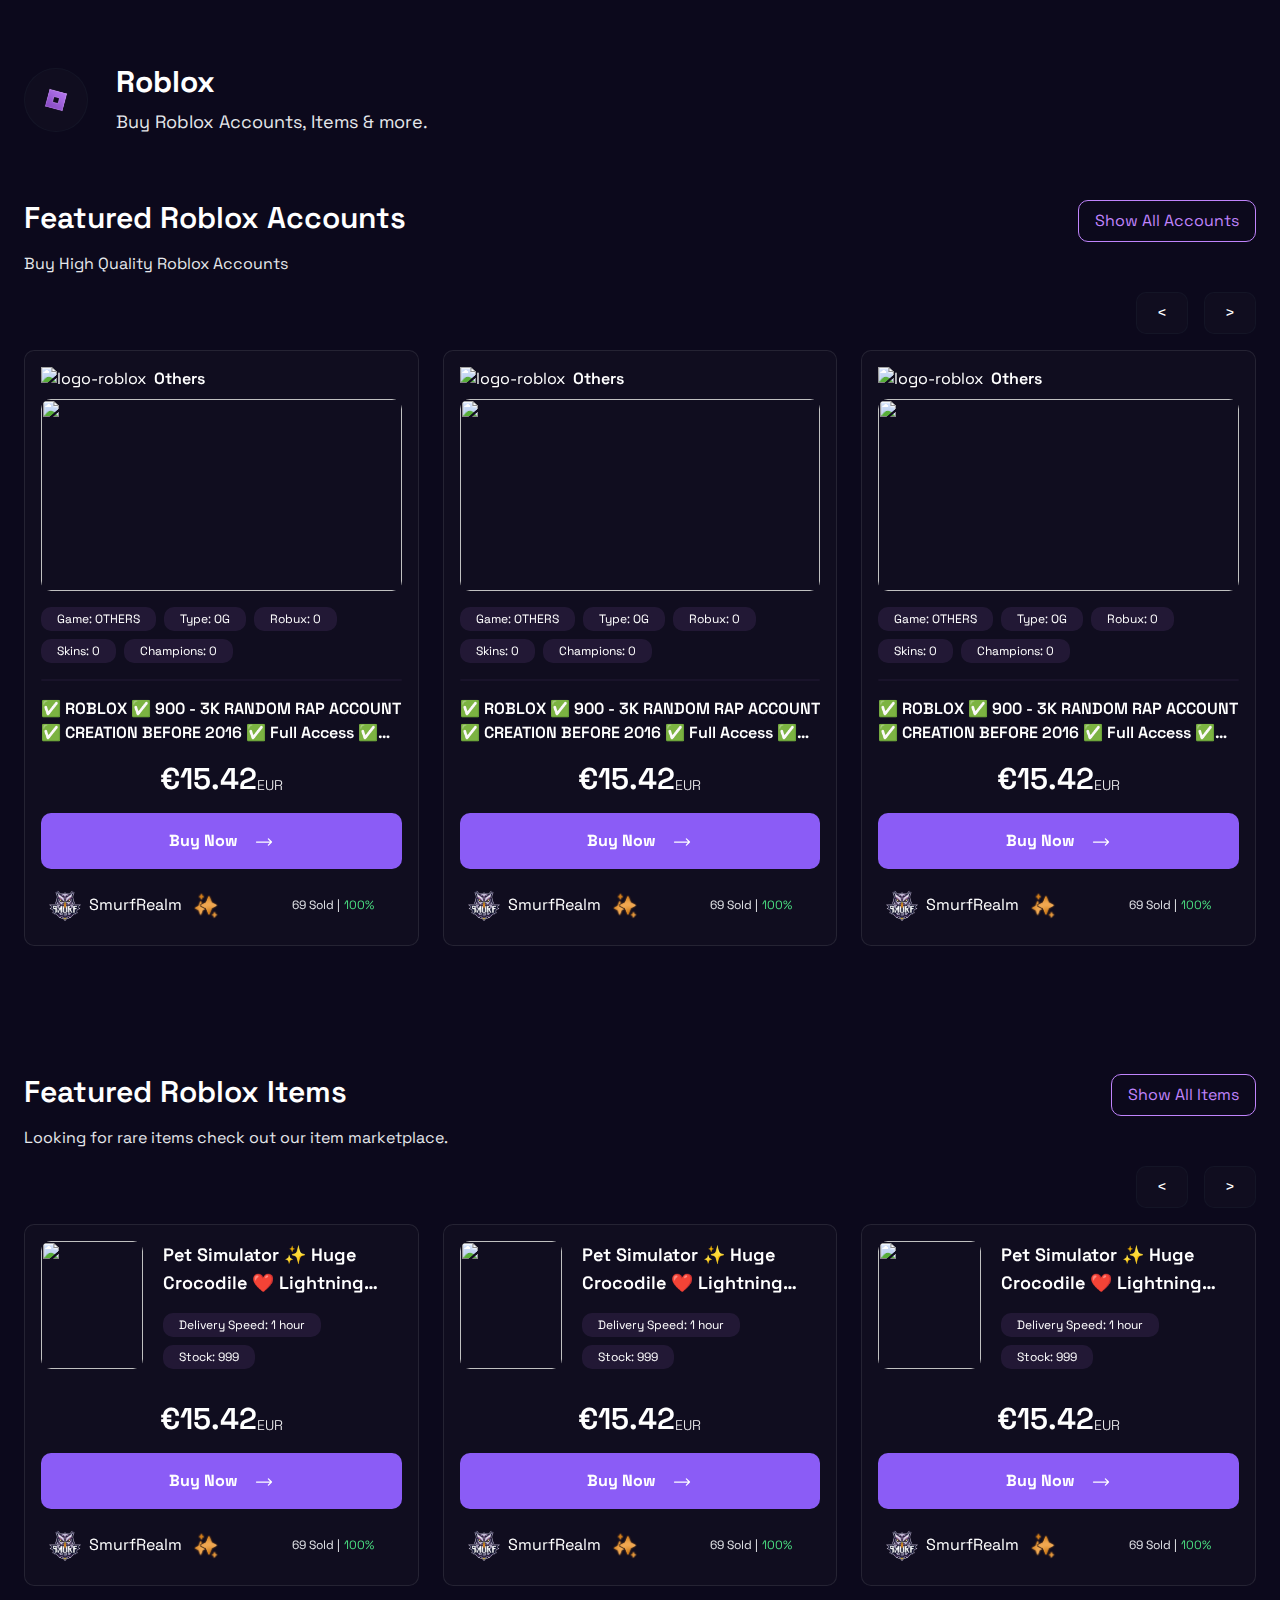
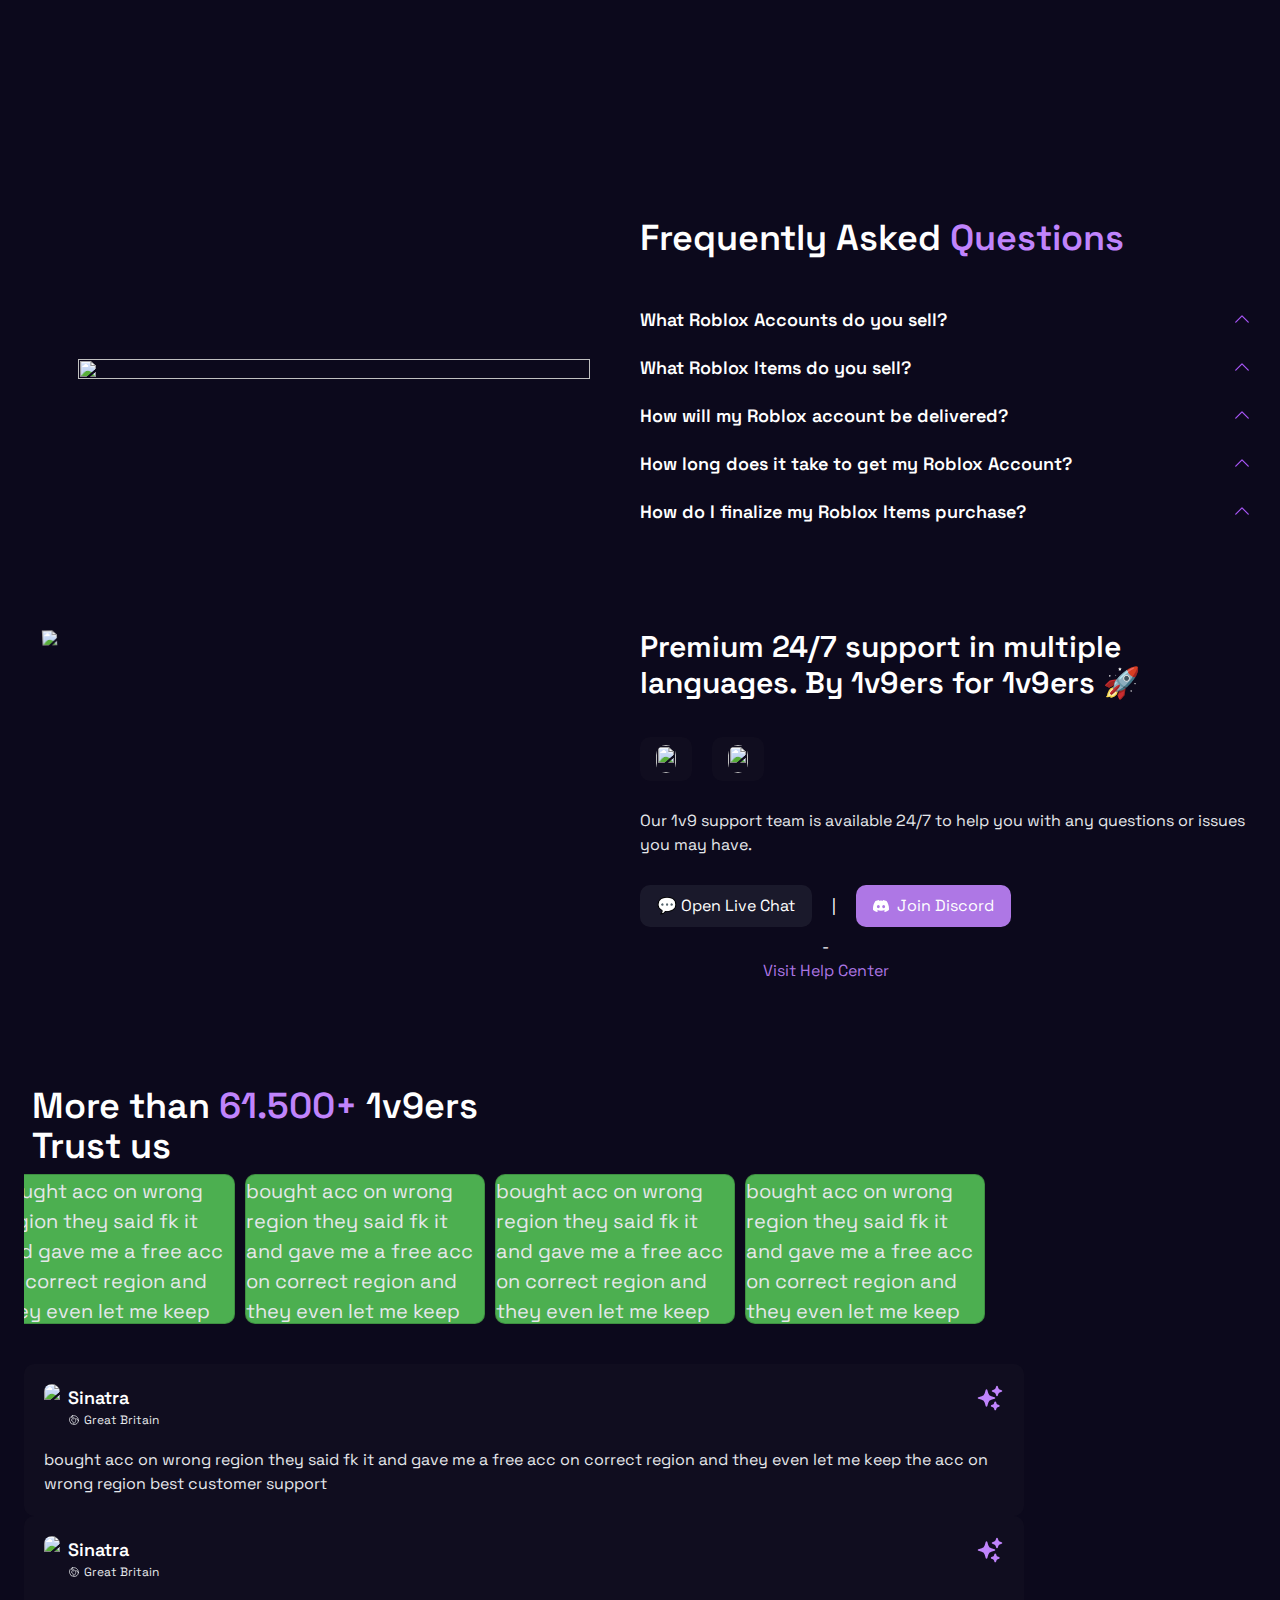
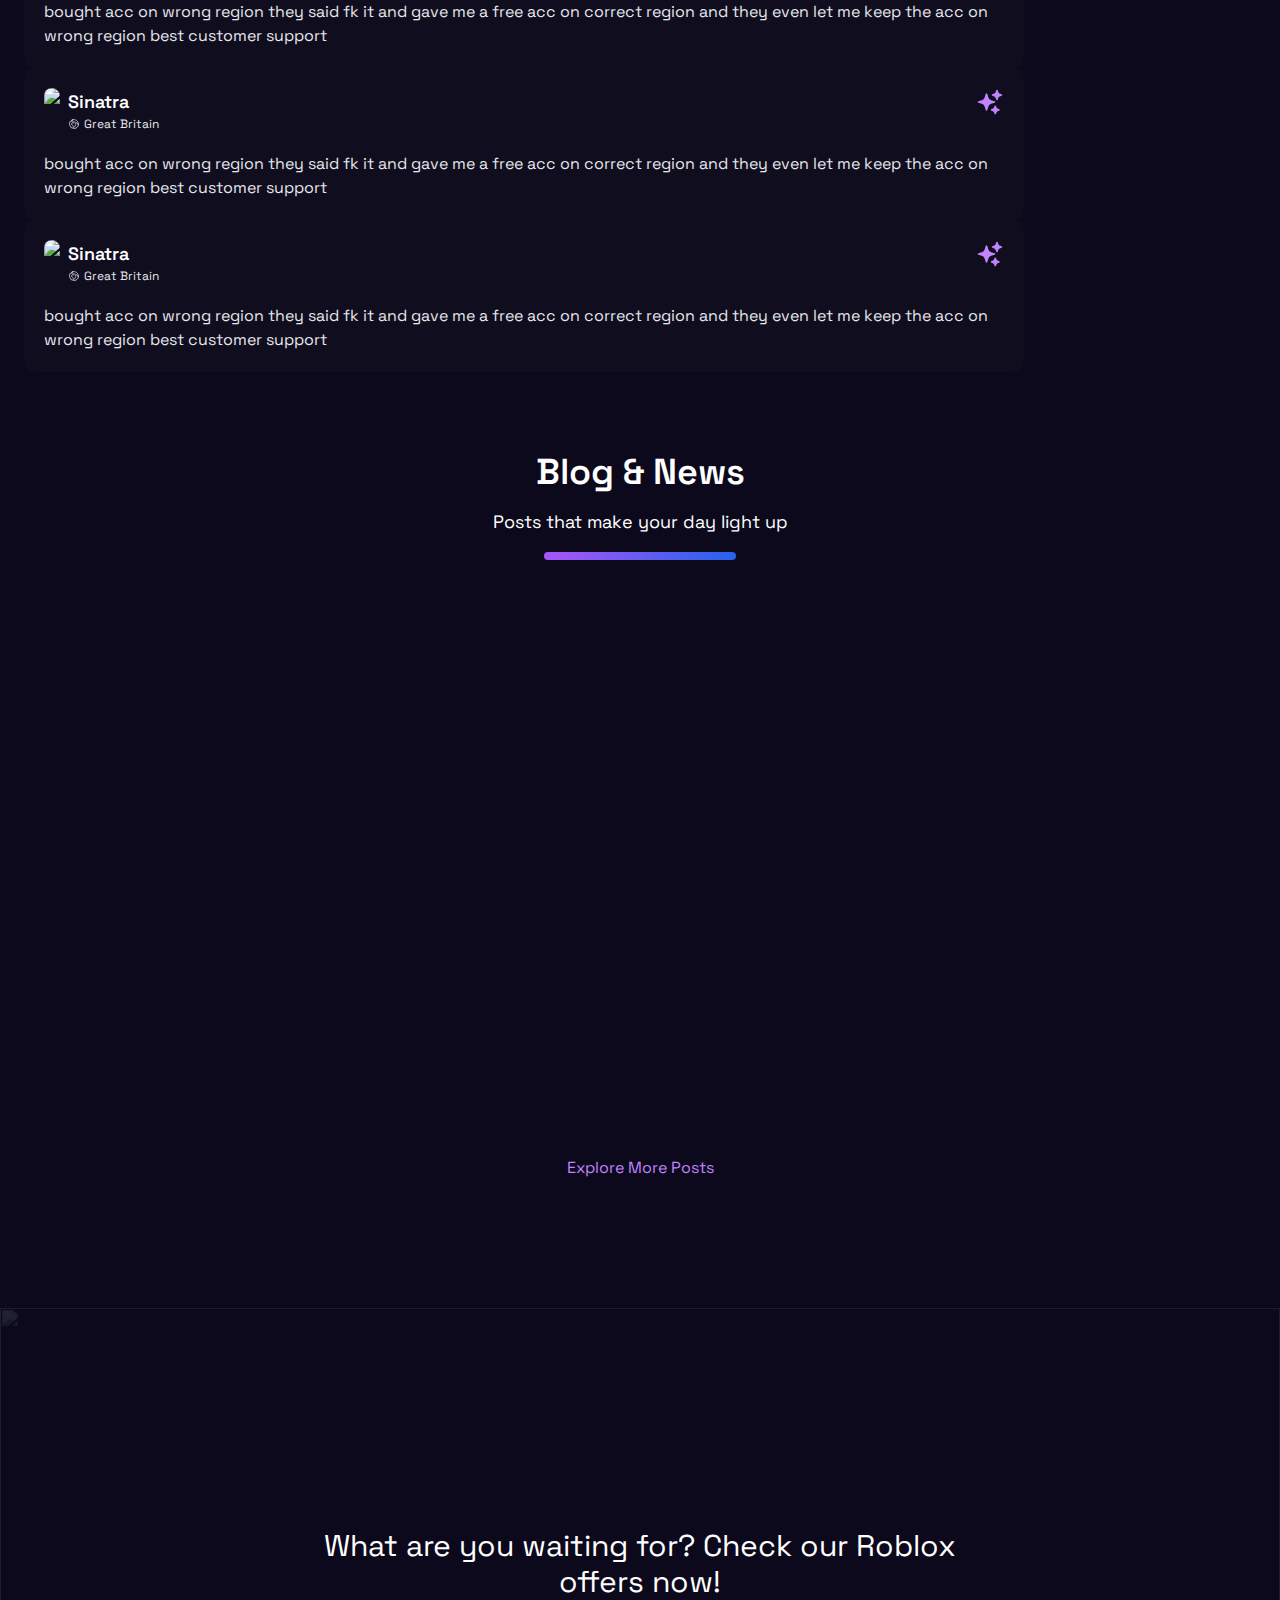
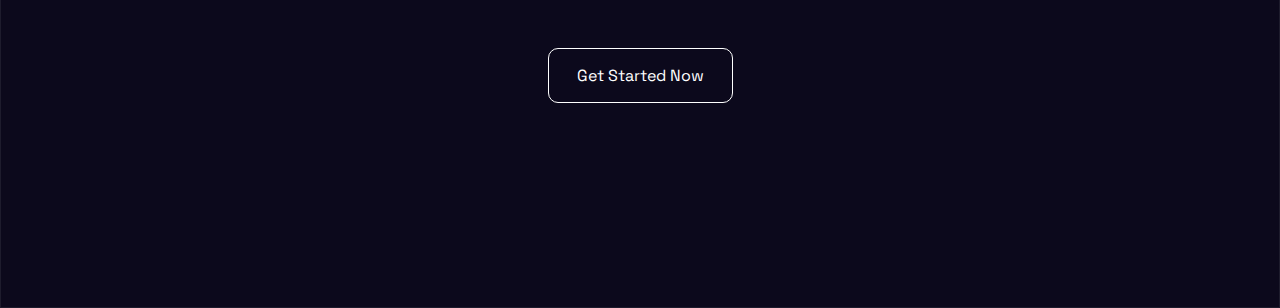
==== commit deac51e1: "fix slide" ====
--- a/index.html
+++ b/index.html
@@ -816,10 +816,10 @@
 
                     </div>
                     <div class="max-w-7xl mx-auto overflow-hidden relative">
-                        <div class="relative w-full holderBox slider" data-aos="fade-up">
-                            <div class="grid slides" id="slides">
+                        <div class="holderBox">
+                            <div class="carousel">
                                 <!--item -->
-                                <div data-aos="fade-in" data-aos-delay="100" class="g-col-4 bg-card p-5 rounded-20">
+                                <div  class="card">
                                     <div class="d-flex justify-content-between">
                                         <div class="d-flex gap-2 align-center grow">
                                             <img src="https://images.1v9.gg/73x73.webp" class="rounded-full" />
@@ -858,7 +858,7 @@
                                     </div>
                                 </div>
 
-                                <div data-aos="fade-in" data-aos-delay="200" class="g-col-4 bg-card p-5 rounded-20">
+                                <div  class="card">
                                     <div class="d-flex justify-content-between">
                                         <div class="d-flex gap-2 align-center grow">
                                             <img src="https://images.1v9.gg/73x73.webp" class="rounded-full" />
@@ -897,7 +897,7 @@
                                     </div>
                                 </div>
 
-                                <div data-aos="fade-in" data-aos-delay="300" class="g-col-4 bg-card p-5 rounded-20">
+                                <div class="card">
                                     <div class="d-flex justify-content-between">
                                         <div class="d-flex gap-2 align-center grow">
                                             <img src="https://images.1v9.gg/73x73.webp" class="rounded-full" />
@@ -936,7 +936,7 @@
                                     </div>
                                 </div>
 
-                                <div data-aos="fade-in" data-aos-delay="400" class="g-col-4 bg-card p-5 rounded-20">
+                                <div class="card">
                                     <div class="d-flex justify-content-between">
                                         <div class="d-flex gap-2 align-center grow">
                                             <img src="https://images.1v9.gg/73x73.webp" class="rounded-full" />
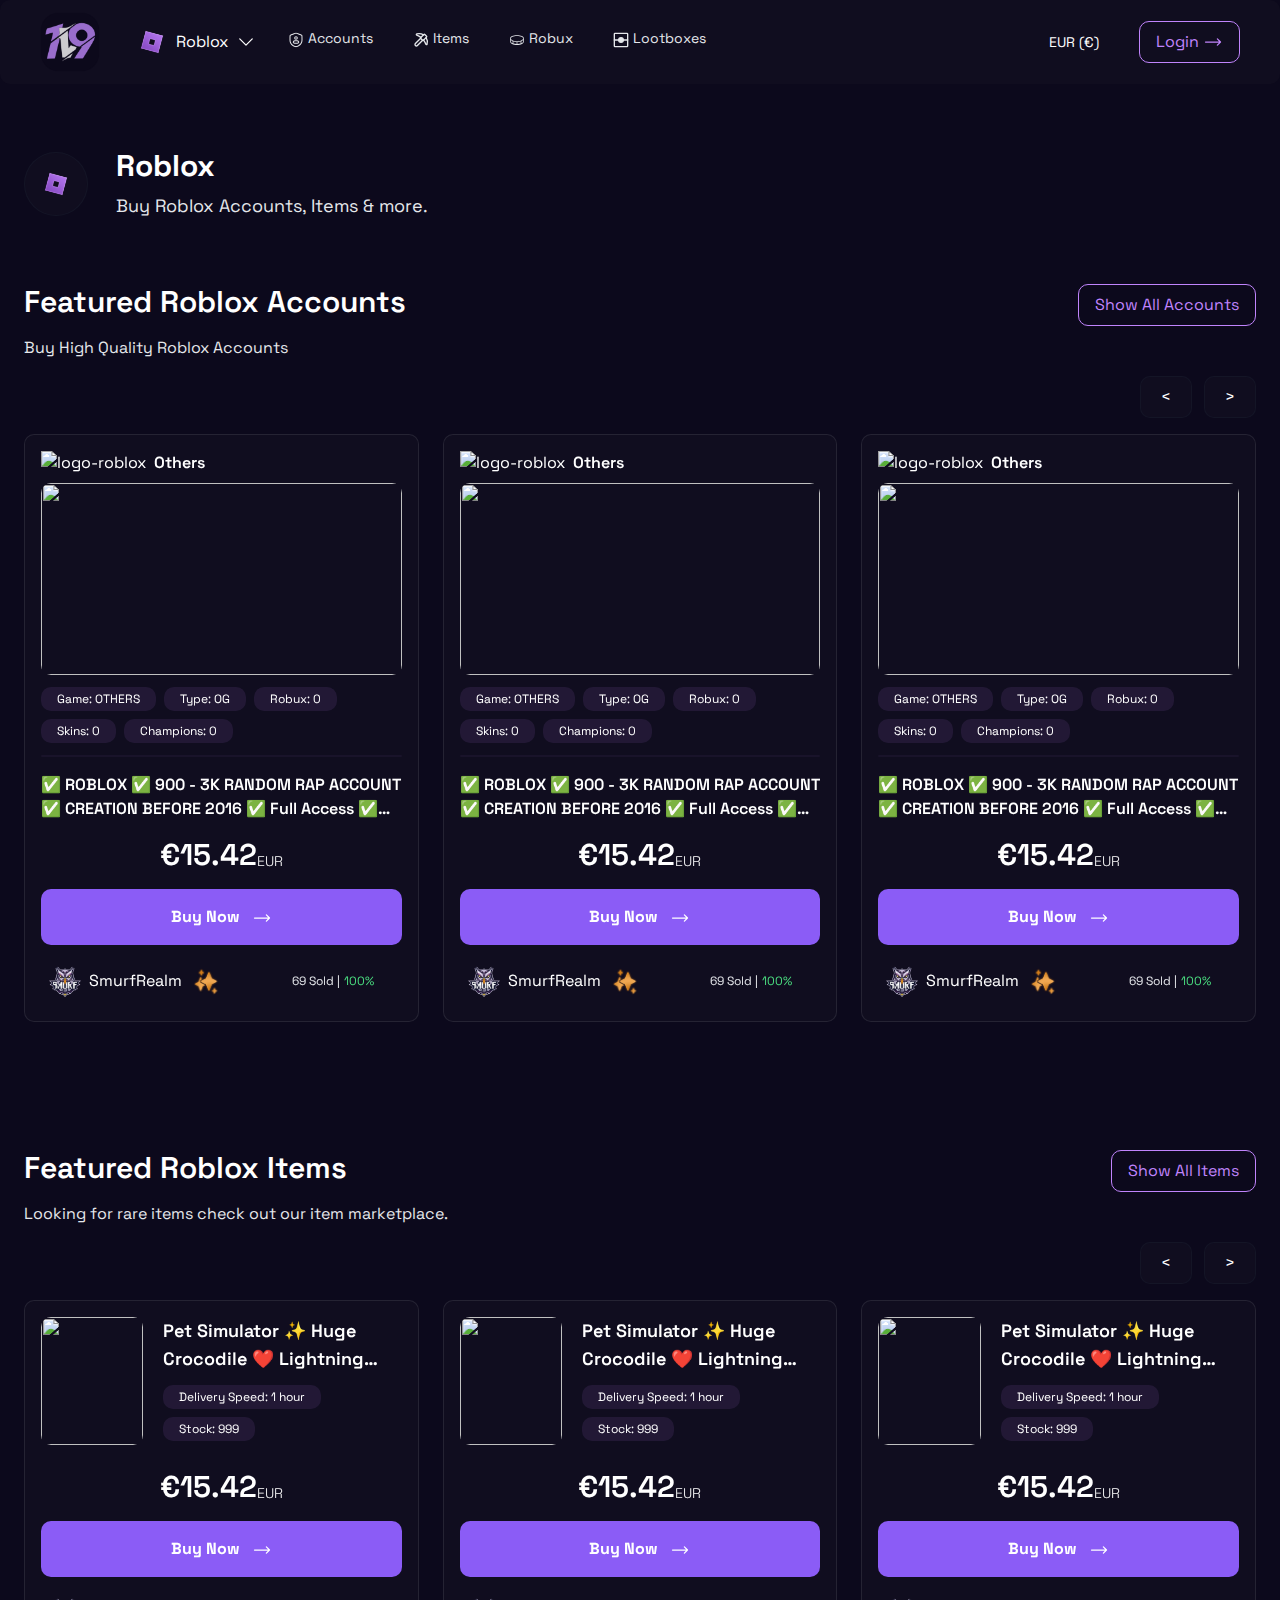
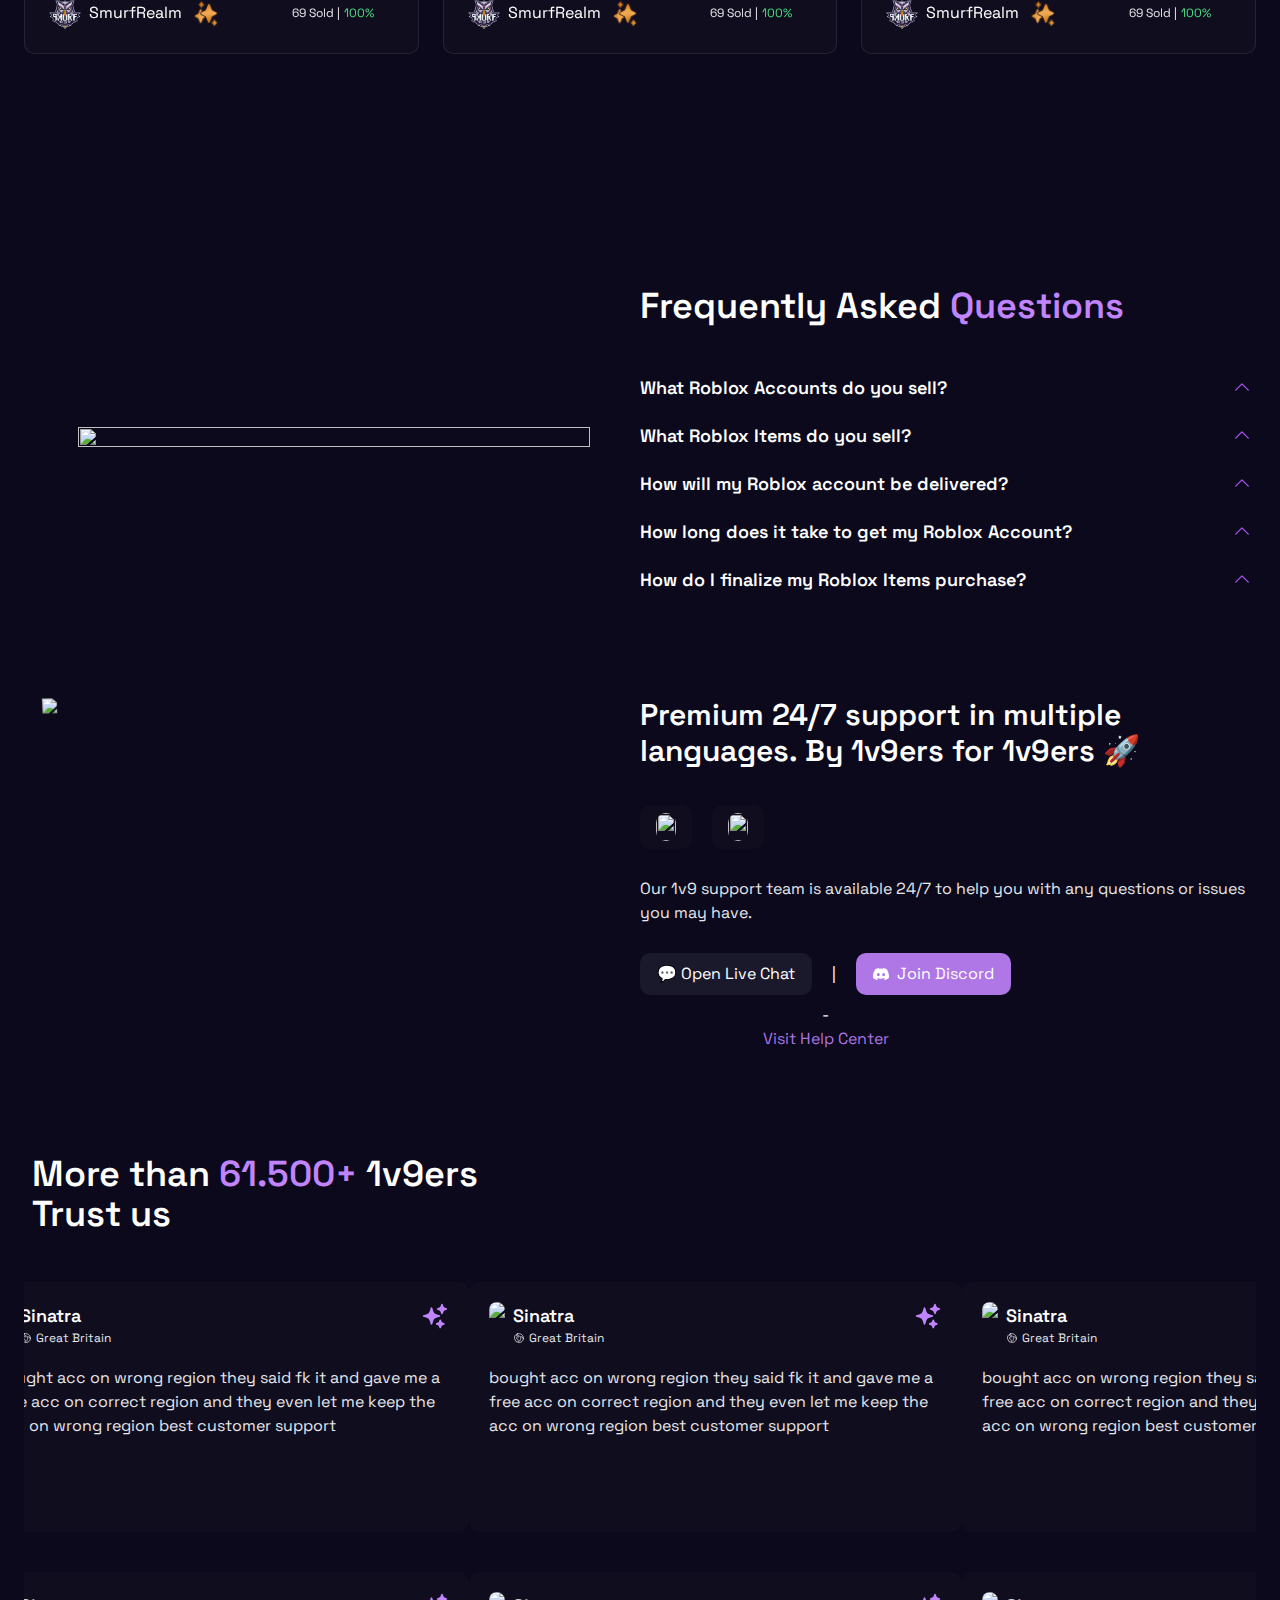
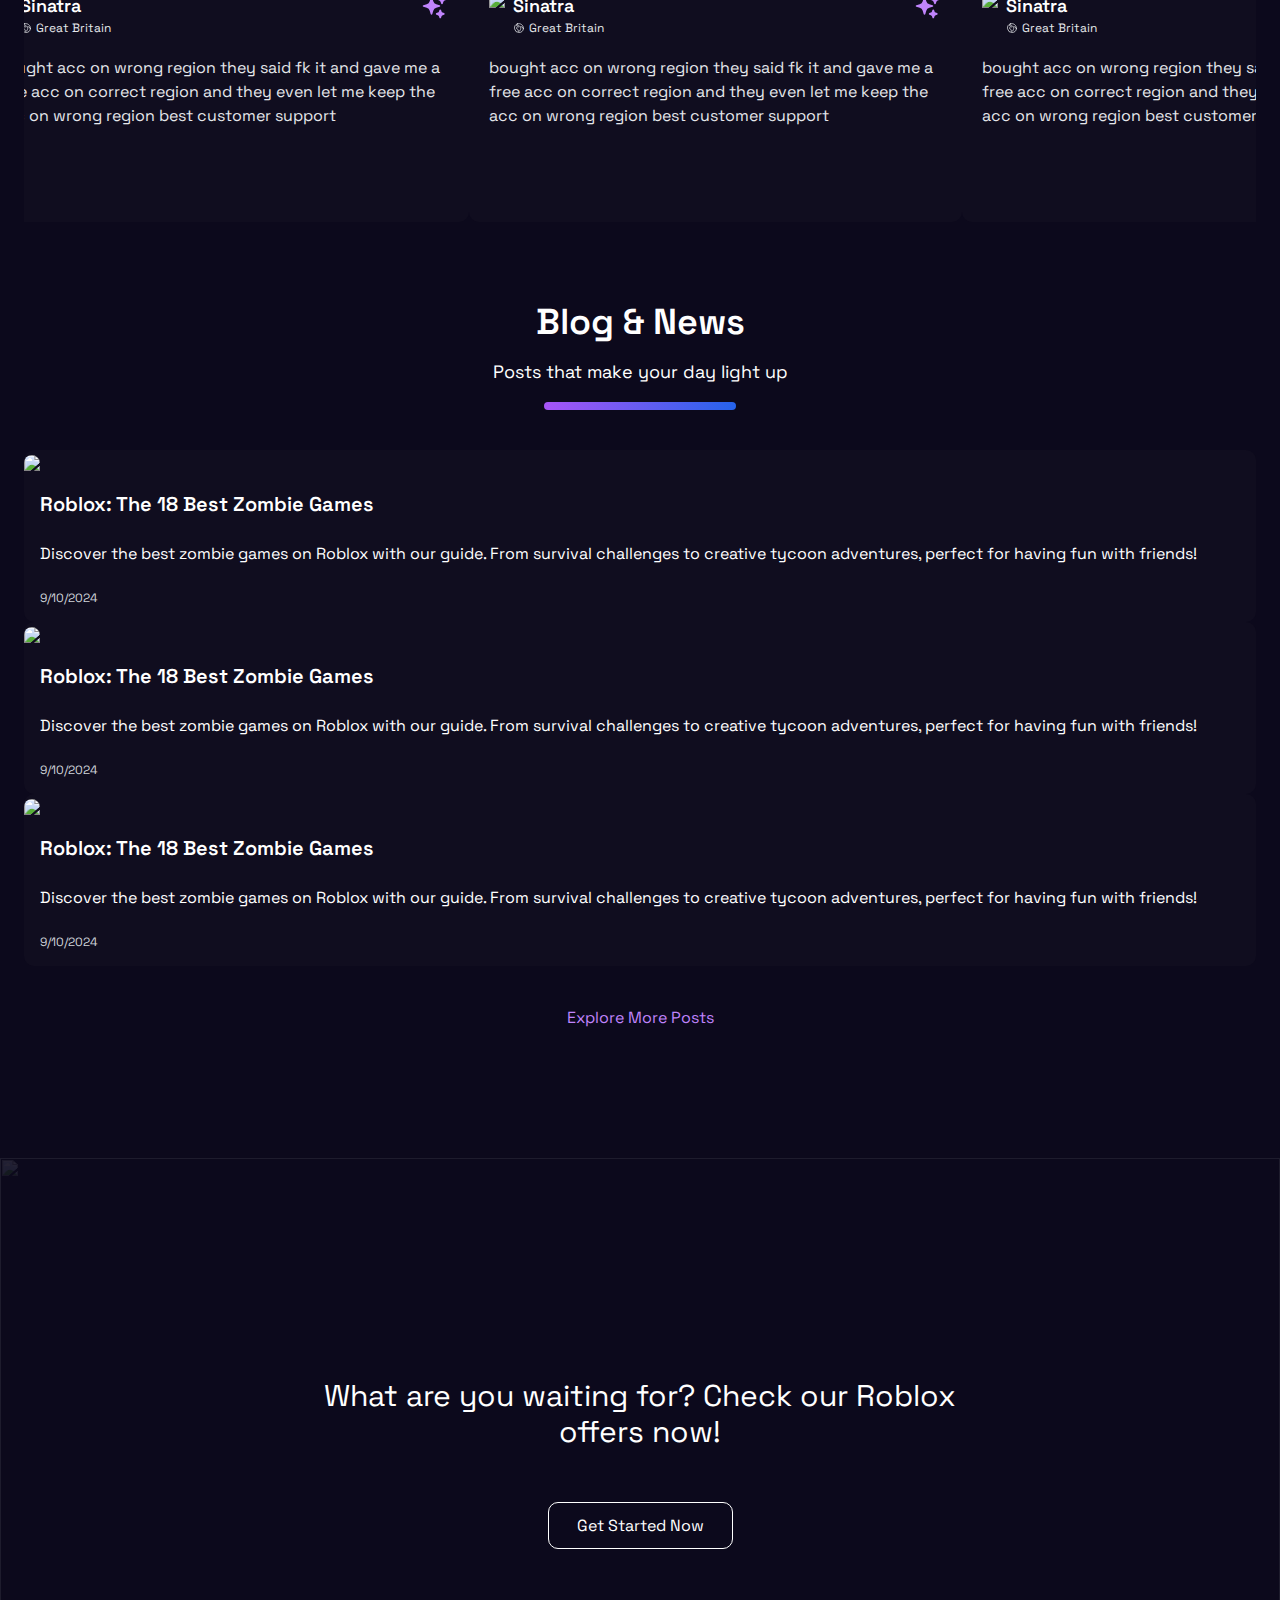
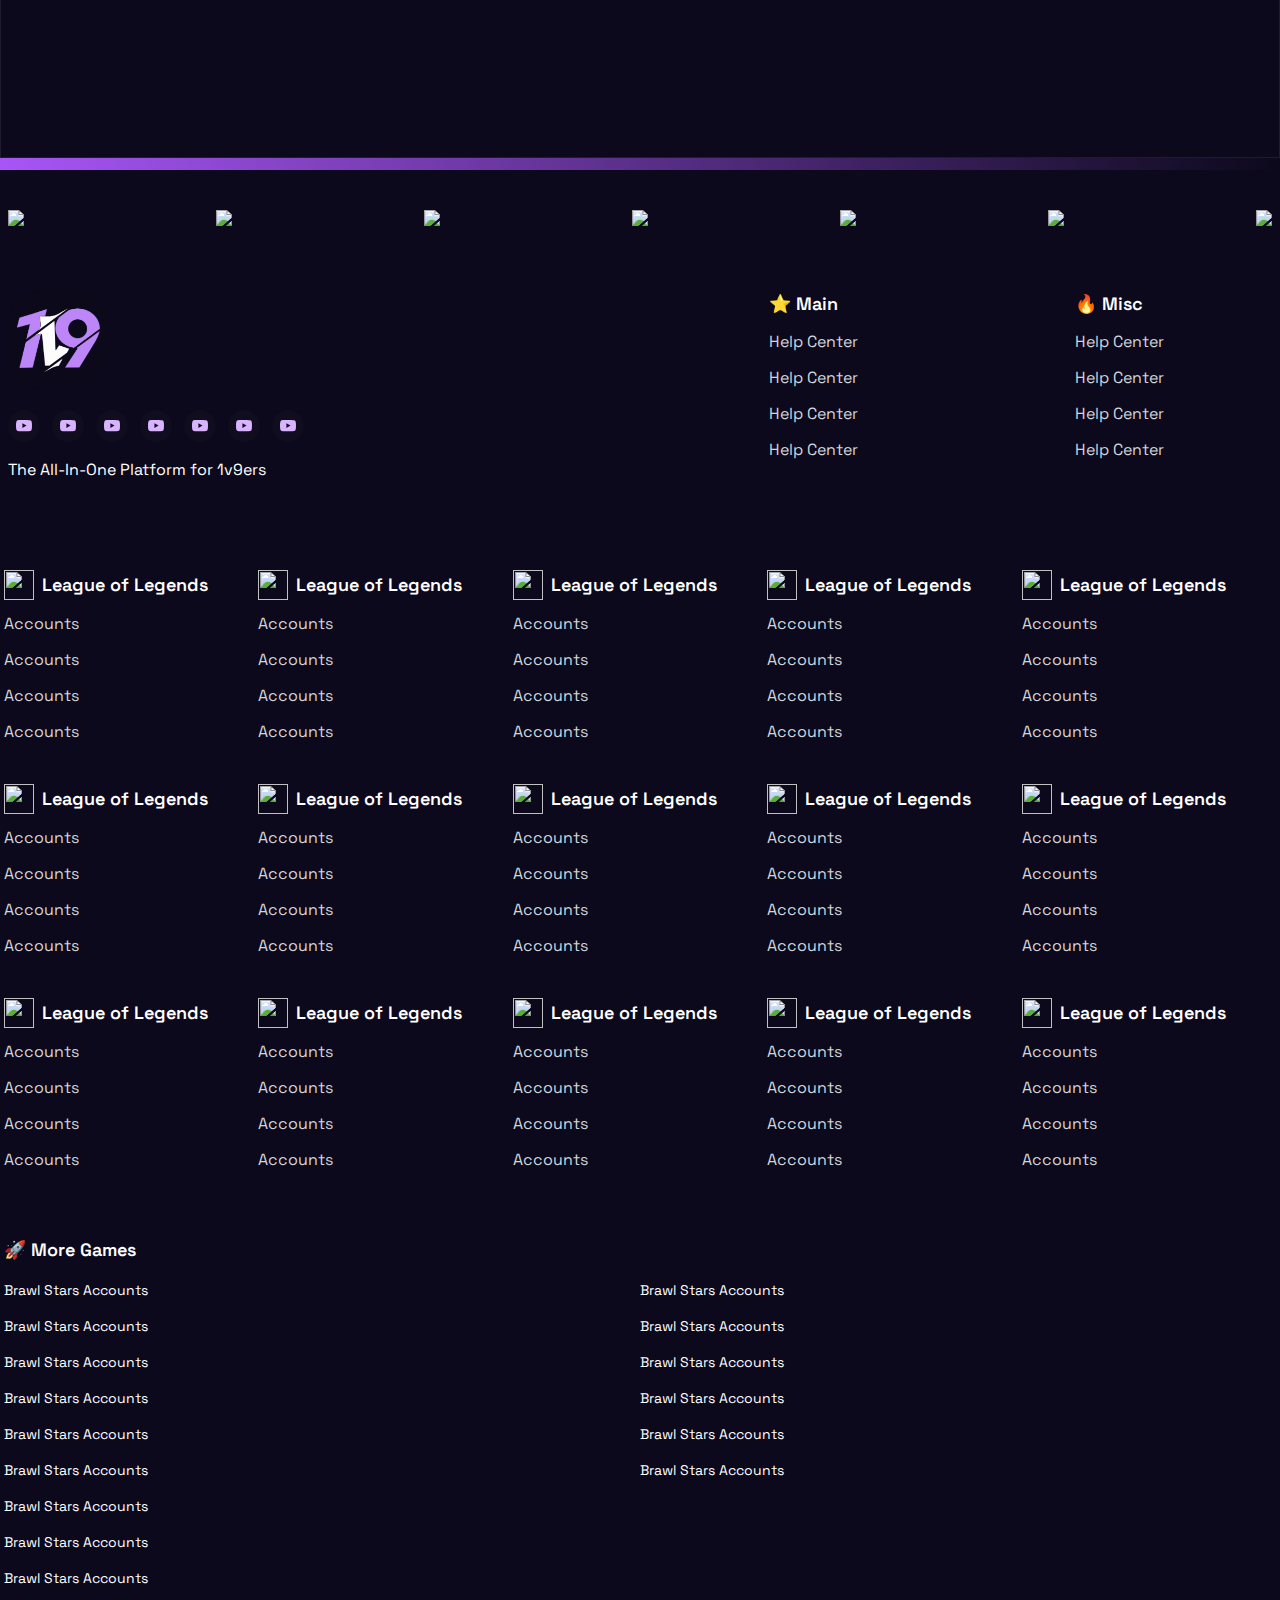
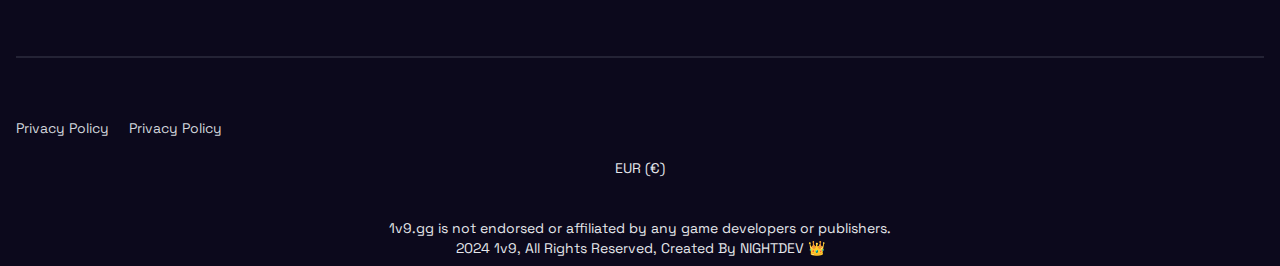
==== commit 61b97c4a: "fix bug" ====
--- a/index.html
+++ b/index.html
@@ -18,8 +18,11 @@
 
 <body>
     <div>
+        <!-- header -->
+        <div data-include="header"></div>
         <div class="container-page">
-            <div class="d-flex pt-10 align-items-center gap-7 flex-wrap justify-content-md-start justify-content-center">
+            <div
+                class="d-flex pt-10 align-items-center gap-7 flex-wrap justify-content-md-start justify-content-center">
                 <div class="w-16 h-16 rounded-full bg-card relative border-roblox">
                     <img src="./images/logo-btn-roblox.webp" alt="logo-roblox"
                         class="w-8 h-8 absolute box-roblox object-contain" />
@@ -60,7 +63,7 @@
                         <div class="card-head">
                             <div class="d-flex justiyf-content-start align-items-center gap-2 pb-2">
                                 <div class="w-6 h-6 w-fit">
-                                    <img src="	https://images.1v9.gg/others-4742faaa7fba.webp"
+                                    <img src="https://images.1v9.gg/others-4742faaa7fba.webp"
                                         class="w-6 h-6 object-contain" alt="logo-roblox">
                                 </div>
                                 <div>
@@ -115,19 +118,20 @@
                                     <span class="text-sm pb-0.5 align-content-end font-weight-300">EUR</span>
                                 </div>
                             </div>
-                            <div>
+                            <a href="/checkout.html">
                                 <button
                                     class="btn button-pay w-100 d-flex gap-3 justify-content-center align-items-center"
                                     type="button">
                                     <span>Buy Now</span>
                                     <span><svg xmlns="http://www.w3.org/2000/svg" fill="none" viewBox="0 0 24 24"
-                                            stroke-width="1.5" stroke="currentColor" aria-hidden="true"
-                                            data-slot="icon" class="w-5 wobble">
+                                            stroke-width="1.5" stroke="currentColor" aria-hidden="true" data-slot="icon"
+                                            class="w-5 wobble">
                                             <path stroke-linecap="round" stroke-linejoin="round"
                                                 d="M17.25 8.25 21 12m0 0-3.75 3.75M21 12H3"></path>
                                         </svg></span>
+
                                 </button>
-                            </div>
+                            </a>
                             <div class="pt-5 p-2">
                                 <div class="d-flex gap-5 flex-wrap align-items-center">
                                     <div class="d-flex gap-2 align-items-center">
@@ -204,19 +208,20 @@
                                     <span class="text-sm pb-0.5 align-content-end font-weight-300">EUR</span>
                                 </div>
                             </div>
-                            <div>
+                            <a href="/checkout.html">
                                 <button
                                     class="btn button-pay w-100 d-flex gap-3 justify-content-center align-items-center"
                                     type="button">
                                     <span>Buy Now</span>
                                     <span><svg xmlns="http://www.w3.org/2000/svg" fill="none" viewBox="0 0 24 24"
-                                            stroke-width="1.5" stroke="currentColor" aria-hidden="true"
-                                            data-slot="icon" class="w-5 wobble">
+                                            stroke-width="1.5" stroke="currentColor" aria-hidden="true" data-slot="icon"
+                                            class="w-5 wobble">
                                             <path stroke-linecap="round" stroke-linejoin="round"
                                                 d="M17.25 8.25 21 12m0 0-3.75 3.75M21 12H3"></path>
                                         </svg></span>
+
                                 </button>
-                            </div>
+                            </a>
                             <div class="pt-5 p-2">
                                 <div class="d-flex gap-5 flex-wrap align-items-center">
                                     <div class="d-flex gap-2 align-items-center">
@@ -293,19 +298,20 @@
                                     <span class="text-sm pb-0.5 align-content-end font-weight-300">EUR</span>
                                 </div>
                             </div>
-                            <div>
+                            <a href="/checkout.html">
                                 <button
                                     class="btn button-pay w-100 d-flex gap-3 justify-content-center align-items-center"
                                     type="button">
                                     <span>Buy Now</span>
                                     <span><svg xmlns="http://www.w3.org/2000/svg" fill="none" viewBox="0 0 24 24"
-                                            stroke-width="1.5" stroke="currentColor" aria-hidden="true"
-                                            data-slot="icon" class="w-5 wobble">
+                                            stroke-width="1.5" stroke="currentColor" aria-hidden="true" data-slot="icon"
+                                            class="w-5 wobble">
                                             <path stroke-linecap="round" stroke-linejoin="round"
                                                 d="M17.25 8.25 21 12m0 0-3.75 3.75M21 12H3"></path>
                                         </svg></span>
+
                                 </button>
-                            </div>
+                            </a>
                             <div class="pt-5 p-2">
                                 <div class="d-flex gap-5 flex-wrap align-items-center">
                                     <div class="d-flex gap-2 align-items-center">
@@ -382,19 +388,20 @@
                                     <span class="text-sm pb-0.5 align-content-end font-weight-300">EUR</span>
                                 </div>
                             </div>
-                            <div>
+                            <a href="/checkout.html">
                                 <button
                                     class="btn button-pay w-100 d-flex gap-3 justify-content-center align-items-center"
                                     type="button">
                                     <span>Buy Now</span>
                                     <span><svg xmlns="http://www.w3.org/2000/svg" fill="none" viewBox="0 0 24 24"
-                                            stroke-width="1.5" stroke="currentColor" aria-hidden="true"
-                                            data-slot="icon" class="w-5 wobble">
+                                            stroke-width="1.5" stroke="currentColor" aria-hidden="true" data-slot="icon"
+                                            class="w-5 wobble">
                                             <path stroke-linecap="round" stroke-linejoin="round"
                                                 d="M17.25 8.25 21 12m0 0-3.75 3.75M21 12H3"></path>
                                         </svg></span>
+
                                 </button>
-                            </div>
+                            </a>
                             <div class="pt-5 p-2">
                                 <div class="d-flex gap-5 flex-wrap align-items-center">
                                     <div class="d-flex gap-2 align-items-center">
@@ -471,19 +478,20 @@
                                     <span class="text-sm pb-0.5 align-content-end font-weight-300">EUR</span>
                                 </div>
                             </div>
-                            <div>
+                            <a href="/checkout.html">
                                 <button
                                     class="btn button-pay w-100 d-flex gap-3 justify-content-center align-items-center"
                                     type="button">
                                     <span>Buy Now</span>
                                     <span><svg xmlns="http://www.w3.org/2000/svg" fill="none" viewBox="0 0 24 24"
-                                            stroke-width="1.5" stroke="currentColor" aria-hidden="true"
-                                            data-slot="icon" class="w-5 wobble">
+                                            stroke-width="1.5" stroke="currentColor" aria-hidden="true" data-slot="icon"
+                                            class="w-5 wobble">
                                             <path stroke-linecap="round" stroke-linejoin="round"
                                                 d="M17.25 8.25 21 12m0 0-3.75 3.75M21 12H3"></path>
                                         </svg></span>
+
                                 </button>
-                            </div>
+                            </a>
                             <div class="pt-5 p-2">
                                 <div class="d-flex gap-5 flex-wrap align-items-center">
                                     <div class="d-flex gap-2 align-items-center">
@@ -568,7 +576,7 @@
                                         <span class="text-sm pb-0.5 align-content-end font-weight-300">EUR</span>
                                     </div>
                                 </div>
-                                <div>
+                                <a href="/checkout.html">
                                     <button
                                         class="btn button-pay w-100 d-flex gap-3 justify-content-center align-items-center"
                                         type="button">
@@ -579,8 +587,9 @@
                                                 <path stroke-linecap="round" stroke-linejoin="round"
                                                     d="M17.25 8.25 21 12m0 0-3.75 3.75M21 12H3"></path>
                                             </svg></span>
+
                                     </button>
-                                </div>
+                                </a>
                                 <div class="pt-5 p-2">
                                     <div class="d-flex gap-5 flex-wrap align-items-center">
                                         <div class="d-flex gap-2 align-items-center">
@@ -816,10 +825,10 @@
 
                     </div>
                     <div class="max-w-7xl mx-auto overflow-hidden relative">
-                        <div class="holderBox">
-                            <div class="carousel">
+                        <div class="holderBoxContainer">
+                            <div class="holderBoxCarousel grid pt-10">
                                 <!--item -->
-                                <div  class="card">
+                                <div class="holderBoxCard g-col-4 bg-card p-5 rounded-20">
                                     <div class="d-flex justify-content-between">
                                         <div class="d-flex gap-2 align-center grow">
                                             <img src="https://images.1v9.gg/73x73.webp" class="rounded-full" />
@@ -858,7 +867,7 @@
                                     </div>
                                 </div>
 
-                                <div  class="card">
+                                <div class="holderBoxCard g-col-4 bg-card p-5 rounded-20">
                                     <div class="d-flex justify-content-between">
                                         <div class="d-flex gap-2 align-center grow">
                                             <img src="https://images.1v9.gg/73x73.webp" class="rounded-full" />
@@ -897,7 +906,7 @@
                                     </div>
                                 </div>
 
-                                <div class="card">
+                                <div class="holderBoxCard g-col-4 bg-card p-5 rounded-20">
                                     <div class="d-flex justify-content-between">
                                         <div class="d-flex gap-2 align-center grow">
                                             <img src="https://images.1v9.gg/73x73.webp" class="rounded-full" />
@@ -936,7 +945,7 @@
                                     </div>
                                 </div>
 
-                                <div class="card">
+                                <div class="holderBoxCard g-col-4 bg-card p-5 rounded-20">
                                     <div class="d-flex justify-content-between">
                                         <div class="d-flex gap-2 align-center grow">
                                             <img src="https://images.1v9.gg/73x73.webp" class="rounded-full" />
@@ -977,165 +986,167 @@
                                 <!--item-->
                             </div>
                         </div>
-                        <div class="relative w-full holderBox">
-                            <div class="grid pt-10">
-                                <!--item -->
-                                <div class="g-col-4 bg-card p-5 rounded-20">
-                                    <div class="d-flex justify-content-between">
-                                        <div class="d-flex gap-2 align-center grow">
-                                            <img src="https://images.1v9.gg/73x73.webp" class="rounded-full" />
-                                            <div>
-                                                <p class="text-lg font-semibold">
-                                                    Sinatra
-                                                </p>
-                                                <p class="text-gray-200 text-xs d-flex gap-1 align-items-center">
-                                                    <svg xmlns="http://www.w3.org/2000/svg" fill="none"
-                                                        viewBox="0 0 24 24" stroke-width="1.5" stroke="currentColor"
-                                                        aria-hidden="true" data-slot="icon" class="w-3 h-3"
-                                                        data-v-9badb5b4="">
-                                                        <path stroke-linecap="round" stroke-linejoin="round"
-                                                            d="m20.893 13.393-1.135-1.135a2.252 2.252 0 0 1-.421-.585l-1.08-2.16a.414.414 0 0 0-.663-.107.827.827 0 0 1-.812.21l-1.273-.363a.89.89 0 0 0-.738 1.595l.587.39c.59.395.674 1.23.172 1.732l-.2.2c-.212.212-.33.498-.33.796v.41c0 .409-.11.809-.32 1.158l-1.315 2.191a2.11 2.11 0 0 1-1.81 1.025 1.055 1.055 0 0 1-1.055-1.055v-1.172c0-.92-.56-1.747-1.414-2.089l-.655-.261a2.25 2.25 0 0 1-1.383-2.46l.007-.042a2.25 2.25 0 0 1 .29-.787l.09-.15a2.25 2.25 0 0 1 2.37-1.048l1.178.236a1.125 1.125 0 0 0 1.302-.795l.208-.73a1.125 1.125 0 0 0-.578-1.315l-.665-.332-.091.091a2.25 2.25 0 0 1-1.591.659h-.18c-.249 0-.487.1-.662.274a.931.931 0 0 1-1.458-1.137l1.411-2.353a2.25 2.25 0 0 0 .286-.76m11.928 9.869A9 9 0 0 0 8.965 3.525m11.928 9.868A9 9 0 1 1 8.965 3.525">
-                                                        </path>
-                                                    </svg>
-                                                    Great Britain
-                                                </p>
-                                            </div>
-                                        </div>
-                                        <svg xmlns="http://www.w3.org/2000/svg" viewBox="0 0 24 24" fill="currentColor"
-                                            aria-hidden="true" data-slot="icon" class="w-7 h-7 text-purple-400"
-                                            data-v-9badb5b4="">
-                                            <path fill-rule="evenodd"
-                                                d="M9 4.5a.75.75 0 0 1 .721.544l.813 2.846a3.75 3.75 0 0 0 2.576 2.576l2.846.813a.75.75 0 0 1 0 1.442l-2.846.813a3.75 3.75 0 0 0-2.576 2.576l-.813 2.846a.75.75 0 0 1-1.442 0l-.813-2.846a3.75 3.75 0 0 0-2.576-2.576l-2.846-.813a.75.75 0 0 1 0-1.442l2.846-.813A3.75 3.75 0 0 0 7.466 7.89l.813-2.846A.75.75 0 0 1 9 4.5ZM18 1.5a.75.75 0 0 1 .728.568l.258 1.036c.236.94.97 1.674 1.91 1.91l1.036.258a.75.75 0 0 1 0 1.456l-1.036.258c-.94.236-1.674.97-1.91 1.91l-.258 1.036a.75.75 0 0 1-1.456 0l-.258-1.036a2.625 2.625 0 0 0-1.91-1.91l-1.036-.258a.75.75 0 0 1 0-1.456l1.036-.258a2.625 2.625 0 0 0 1.91-1.91l.258-1.036A.75.75 0 0 1 18 1.5ZM16.5 15a.75.75 0 0 1 .712.513l.394 1.183c.15.447.5.799.948.948l1.183.395a.75.75 0 0 1 0 1.422l-1.183.395c-.447.15-.799.5-.948.948l-.395 1.183a.75.75 0 0 1-1.422 0l-.395-1.183a1.5 1.5 0 0 0-.948-.948l-1.183-.395a.75.75 0 0 1 0-1.422l1.183-.395c.447-.15.799-.5.948-.948l.395-1.183A.75.75 0 0 1 16.5 15Z"
-                                                clip-rule="evenodd"></path>
-                                        </svg>
-                                    </div>
-                                    <div class="mt-5 grow">
-                                        <p class="text-gray-200 text-md">
-                                            bought acc on wrong region they said fk it and gave me a free acc on
-                                            correct
-                                            region and they even let me keep the acc on wrong region best customer
-                                            support
-                                        </p>
-                                    </div>
-                                </div>
-
-                                <div class="g-col-4 bg-card p-5 rounded-20">
-                                    <div class="d-flex justify-content-between">
-                                        <div class="d-flex gap-2 align-center grow">
-                                            <img src="https://images.1v9.gg/73x73.webp" class="rounded-full" />
-                                            <div>
-                                                <p class="text-lg font-semibold">
-                                                    Sinatra
-                                                </p>
-                                                <p class="text-gray-200 text-xs d-flex gap-1 align-items-center">
-                                                    <svg xmlns="http://www.w3.org/2000/svg" fill="none"
-                                                        viewBox="0 0 24 24" stroke-width="1.5" stroke="currentColor"
-                                                        aria-hidden="true" data-slot="icon" class="w-3 h-3"
-                                                        data-v-9badb5b4="">
-                                                        <path stroke-linecap="round" stroke-linejoin="round"
-                                                            d="m20.893 13.393-1.135-1.135a2.252 2.252 0 0 1-.421-.585l-1.08-2.16a.414.414 0 0 0-.663-.107.827.827 0 0 1-.812.21l-1.273-.363a.89.89 0 0 0-.738 1.595l.587.39c.59.395.674 1.23.172 1.732l-.2.2c-.212.212-.33.498-.33.796v.41c0 .409-.11.809-.32 1.158l-1.315 2.191a2.11 2.11 0 0 1-1.81 1.025 1.055 1.055 0 0 1-1.055-1.055v-1.172c0-.92-.56-1.747-1.414-2.089l-.655-.261a2.25 2.25 0 0 1-1.383-2.46l.007-.042a2.25 2.25 0 0 1 .29-.787l.09-.15a2.25 2.25 0 0 1 2.37-1.048l1.178.236a1.125 1.125 0 0 0 1.302-.795l.208-.73a1.125 1.125 0 0 0-.578-1.315l-.665-.332-.091.091a2.25 2.25 0 0 1-1.591.659h-.18c-.249 0-.487.1-.662.274a.931.931 0 0 1-1.458-1.137l1.411-2.353a2.25 2.25 0 0 0 .286-.76m11.928 9.869A9 9 0 0 0 8.965 3.525m11.928 9.868A9 9 0 1 1 8.965 3.525">
-                                                        </path>
-                                                    </svg>
-                                                    Great Britain
-                                                </p>
-                                            </div>
-                                        </div>
-                                        <svg xmlns="http://www.w3.org/2000/svg" viewBox="0 0 24 24" fill="currentColor"
-                                            aria-hidden="true" data-slot="icon" class="w-7 h-7 text-purple-400"
-                                            data-v-9badb5b4="">
-                                            <path fill-rule="evenodd"
-                                                d="M9 4.5a.75.75 0 0 1 .721.544l.813 2.846a3.75 3.75 0 0 0 2.576 2.576l2.846.813a.75.75 0 0 1 0 1.442l-2.846.813a3.75 3.75 0 0 0-2.576 2.576l-.813 2.846a.75.75 0 0 1-1.442 0l-.813-2.846a3.75 3.75 0 0 0-2.576-2.576l-2.846-.813a.75.75 0 0 1 0-1.442l2.846-.813A3.75 3.75 0 0 0 7.466 7.89l.813-2.846A.75.75 0 0 1 9 4.5ZM18 1.5a.75.75 0 0 1 .728.568l.258 1.036c.236.94.97 1.674 1.91 1.91l1.036.258a.75.75 0 0 1 0 1.456l-1.036.258c-.94.236-1.674.97-1.91 1.91l-.258 1.036a.75.75 0 0 1-1.456 0l-.258-1.036a2.625 2.625 0 0 0-1.91-1.91l-1.036-.258a.75.75 0 0 1 0-1.456l1.036-.258a2.625 2.625 0 0 0 1.91-1.91l.258-1.036A.75.75 0 0 1 18 1.5ZM16.5 15a.75.75 0 0 1 .712.513l.394 1.183c.15.447.5.799.948.948l1.183.395a.75.75 0 0 1 0 1.422l-1.183.395c-.447.15-.799.5-.948.948l-.395 1.183a.75.75 0 0 1-1.422 0l-.395-1.183a1.5 1.5 0 0 0-.948-.948l-1.183-.395a.75.75 0 0 1 0-1.422l1.183-.395c.447-.15.799-.5.948-.948l.395-1.183A.75.75 0 0 1 16.5 15Z"
-                                                clip-rule="evenodd"></path>
-                                        </svg>
-                                    </div>
-                                    <div class="mt-5 grow">
-                                        <p class="text-gray-200 text-md">
-                                            bought acc on wrong region they said fk it and gave me a free acc on
-                                            correct
-                                            region and they even let me keep the acc on wrong region best customer
-                                            support
-                                        </p>
-                                    </div>
-                                </div>
-
-                                <div class="g-col-4 bg-card p-5 rounded-20">
-                                    <div class="d-flex justify-content-between">
-                                        <div class="d-flex gap-2 align-center grow">
-                                            <img src="https://images.1v9.gg/73x73.webp" class="rounded-full" />
-                                            <div>
-                                                <p class="text-lg font-semibold">
-                                                    Sinatra
-                                                </p>
-                                                <p class="text-gray-200 text-xs d-flex gap-1 align-items-center">
-                                                    <svg xmlns="http://www.w3.org/2000/svg" fill="none"
-                                                        viewBox="0 0 24 24" stroke-width="1.5" stroke="currentColor"
-                                                        aria-hidden="true" data-slot="icon" class="w-3 h-3"
-                                                        data-v-9badb5b4="">
-                                                        <path stroke-linecap="round" stroke-linejoin="round"
-                                                            d="m20.893 13.393-1.135-1.135a2.252 2.252 0 0 1-.421-.585l-1.08-2.16a.414.414 0 0 0-.663-.107.827.827 0 0 1-.812.21l-1.273-.363a.89.89 0 0 0-.738 1.595l.587.39c.59.395.674 1.23.172 1.732l-.2.2c-.212.212-.33.498-.33.796v.41c0 .409-.11.809-.32 1.158l-1.315 2.191a2.11 2.11 0 0 1-1.81 1.025 1.055 1.055 0 0 1-1.055-1.055v-1.172c0-.92-.56-1.747-1.414-2.089l-.655-.261a2.25 2.25 0 0 1-1.383-2.46l.007-.042a2.25 2.25 0 0 1 .29-.787l.09-.15a2.25 2.25 0 0 1 2.37-1.048l1.178.236a1.125 1.125 0 0 0 1.302-.795l.208-.73a1.125 1.125 0 0 0-.578-1.315l-.665-.332-.091.091a2.25 2.25 0 0 1-1.591.659h-.18c-.249 0-.487.1-.662.274a.931.931 0 0 1-1.458-1.137l1.411-2.353a2.25 2.25 0 0 0 .286-.76m11.928 9.869A9 9 0 0 0 8.965 3.525m11.928 9.868A9 9 0 1 1 8.965 3.525">
-                                                        </path>
-                                                    </svg>
-                                                    Great Britain
-                                                </p>
-                                            </div>
-                                        </div>
-                                        <svg xmlns="http://www.w3.org/2000/svg" viewBox="0 0 24 24" fill="currentColor"
-                                            aria-hidden="true" data-slot="icon" class="w-7 h-7 text-purple-400"
-                                            data-v-9badb5b4="">
-                                            <path fill-rule="evenodd"
-                                                d="M9 4.5a.75.75 0 0 1 .721.544l.813 2.846a3.75 3.75 0 0 0 2.576 2.576l2.846.813a.75.75 0 0 1 0 1.442l-2.846.813a3.75 3.75 0 0 0-2.576 2.576l-.813 2.846a.75.75 0 0 1-1.442 0l-.813-2.846a3.75 3.75 0 0 0-2.576-2.576l-2.846-.813a.75.75 0 0 1 0-1.442l2.846-.813A3.75 3.75 0 0 0 7.466 7.89l.813-2.846A.75.75 0 0 1 9 4.5ZM18 1.5a.75.75 0 0 1 .728.568l.258 1.036c.236.94.97 1.674 1.91 1.91l1.036.258a.75.75 0 0 1 0 1.456l-1.036.258c-.94.236-1.674.97-1.91 1.91l-.258 1.036a.75.75 0 0 1-1.456 0l-.258-1.036a2.625 2.625 0 0 0-1.91-1.91l-1.036-.258a.75.75 0 0 1 0-1.456l1.036-.258a2.625 2.625 0 0 0 1.91-1.91l.258-1.036A.75.75 0 0 1 18 1.5ZM16.5 15a.75.75 0 0 1 .712.513l.394 1.183c.15.447.5.799.948.948l1.183.395a.75.75 0 0 1 0 1.422l-1.183.395c-.447.15-.799.5-.948.948l-.395 1.183a.75.75 0 0 1-1.422 0l-.395-1.183a1.5 1.5 0 0 0-.948-.948l-1.183-.395a.75.75 0 0 1 0-1.422l1.183-.395c.447-.15.799-.5.948-.948l.395-1.183A.75.75 0 0 1 16.5 15Z"
-                                                clip-rule="evenodd"></path>
-                                        </svg>
-                                    </div>
-                                    <div class="mt-5 grow">
-                                        <p class="text-gray-200 text-md">
-                                            bought acc on wrong region they said fk it and gave me a free acc on
-                                            correct
-                                            region and they even let me keep the acc on wrong region best customer
-                                            support
-                                        </p>
-                                    </div>
-                                </div>
-
-                                <div class="g-col-4 bg-card p-5 rounded-20">
-                                    <div class="d-flex justify-content-between">
-                                        <div class="d-flex gap-2 align-center grow">
-                                            <img src="https://images.1v9.gg/73x73.webp" class="rounded-full" />
-                                            <div>
-                                                <p class="text-lg font-semibold">
-                                                    Sinatra
-                                                </p>
-                                                <p class="text-gray-200 text-xs d-flex gap-1 align-items-center">
-                                                    <svg xmlns="http://www.w3.org/2000/svg" fill="none"
-                                                        viewBox="0 0 24 24" stroke-width="1.5" stroke="currentColor"
-                                                        aria-hidden="true" data-slot="icon" class="w-3 h-3"
-                                                        data-v-9badb5b4="">
-                                                        <path stroke-linecap="round" stroke-linejoin="round"
-                                                            d="m20.893 13.393-1.135-1.135a2.252 2.252 0 0 1-.421-.585l-1.08-2.16a.414.414 0 0 0-.663-.107.827.827 0 0 1-.812.21l-1.273-.363a.89.89 0 0 0-.738 1.595l.587.39c.59.395.674 1.23.172 1.732l-.2.2c-.212.212-.33.498-.33.796v.41c0 .409-.11.809-.32 1.158l-1.315 2.191a2.11 2.11 0 0 1-1.81 1.025 1.055 1.055 0 0 1-1.055-1.055v-1.172c0-.92-.56-1.747-1.414-2.089l-.655-.261a2.25 2.25 0 0 1-1.383-2.46l.007-.042a2.25 2.25 0 0 1 .29-.787l.09-.15a2.25 2.25 0 0 1 2.37-1.048l1.178.236a1.125 1.125 0 0 0 1.302-.795l.208-.73a1.125 1.125 0 0 0-.578-1.315l-.665-.332-.091.091a2.25 2.25 0 0 1-1.591.659h-.18c-.249 0-.487.1-.662.274a.931.931 0 0 1-1.458-1.137l1.411-2.353a2.25 2.25 0 0 0 .286-.76m11.928 9.869A9 9 0 0 0 8.965 3.525m11.928 9.868A9 9 0 1 1 8.965 3.525">
-                                                        </path>
-                                                    </svg>
-                                                    Great Britain
-                                                </p>
-                                            </div>
-                                        </div>
-                                        <svg xmlns="http://www.w3.org/2000/svg" viewBox="0 0 24 24" fill="currentColor"
-                                            aria-hidden="true" data-slot="icon" class="w-7 h-7 text-purple-400"
-                                            data-v-9badb5b4="">
-                                            <path fill-rule="evenodd"
-                                                d="M9 4.5a.75.75 0 0 1 .721.544l.813 2.846a3.75 3.75 0 0 0 2.576 2.576l2.846.813a.75.75 0 0 1 0 1.442l-2.846.813a3.75 3.75 0 0 0-2.576 2.576l-.813 2.846a.75.75 0 0 1-1.442 0l-.813-2.846a3.75 3.75 0 0 0-2.576-2.576l-2.846-.813a.75.75 0 0 1 0-1.442l2.846-.813A3.75 3.75 0 0 0 7.466 7.89l.813-2.846A.75.75 0 0 1 9 4.5ZM18 1.5a.75.75 0 0 1 .728.568l.258 1.036c.236.94.97 1.674 1.91 1.91l1.036.258a.75.75 0 0 1 0 1.456l-1.036.258c-.94.236-1.674.97-1.91 1.91l-.258 1.036a.75.75 0 0 1-1.456 0l-.258-1.036a2.625 2.625 0 0 0-1.91-1.91l-1.036-.258a.75.75 0 0 1 0-1.456l1.036-.258a2.625 2.625 0 0 0 1.91-1.91l.258-1.036A.75.75 0 0 1 18 1.5ZM16.5 15a.75.75 0 0 1 .712.513l.394 1.183c.15.447.5.799.948.948l1.183.395a.75.75 0 0 1 0 1.422l-1.183.395c-.447.15-.799.5-.948.948l-.395 1.183a.75.75 0 0 1-1.422 0l-.395-1.183a1.5 1.5 0 0 0-.948-.948l-1.183-.395a.75.75 0 0 1 0-1.422l1.183-.395c.447-.15.799-.5.948-.948l.395-1.183A.75.75 0 0 1 16.5 15Z"
-                                                clip-rule="evenodd"></path>
-                                        </svg>
-                                    </div>
-                                    <div class="mt-5 grow">
-                                        <p class="text-gray-200 text-md">
-                                            bought acc on wrong region they said fk it and gave me a free acc on
-                                            correct
-                                            region and they even let me keep the acc on wrong region best customer
-                                            support
-                                        </p>
-                                    </div>
-                                </div>
-                                <!--item-->
+                        <div class="max-w-7xl mx-auto overflow-hidden relative">
+                            <div class="holderBoxContainer">
+                                <div class="holderBoxCarousel grid pt-10">
+                                    <!--item -->
+                                    <div class="holderBoxCard g-col-4 bg-card p-5 rounded-20">
+                                        <div class="d-flex justify-content-between">
+                                            <div class="d-flex gap-2 align-center grow">
+                                                <img src="https://images.1v9.gg/73x73.webp" class="rounded-full" />
+                                                <div>
+                                                    <p class="text-lg font-semibold">
+                                                        Sinatra
+                                                    </p>
+                                                    <p class="text-gray-200 text-xs d-flex gap-1 align-items-center">
+                                                        <svg xmlns="http://www.w3.org/2000/svg" fill="none"
+                                                            viewBox="0 0 24 24" stroke-width="1.5" stroke="currentColor"
+                                                            aria-hidden="true" data-slot="icon" class="w-3 h-3"
+                                                            data-v-9badb5b4="">
+                                                            <path stroke-linecap="round" stroke-linejoin="round"
+                                                                d="m20.893 13.393-1.135-1.135a2.252 2.252 0 0 1-.421-.585l-1.08-2.16a.414.414 0 0 0-.663-.107.827.827 0 0 1-.812.21l-1.273-.363a.89.89 0 0 0-.738 1.595l.587.39c.59.395.674 1.23.172 1.732l-.2.2c-.212.212-.33.498-.33.796v.41c0 .409-.11.809-.32 1.158l-1.315 2.191a2.11 2.11 0 0 1-1.81 1.025 1.055 1.055 0 0 1-1.055-1.055v-1.172c0-.92-.56-1.747-1.414-2.089l-.655-.261a2.25 2.25 0 0 1-1.383-2.46l.007-.042a2.25 2.25 0 0 1 .29-.787l.09-.15a2.25 2.25 0 0 1 2.37-1.048l1.178.236a1.125 1.125 0 0 0 1.302-.795l.208-.73a1.125 1.125 0 0 0-.578-1.315l-.665-.332-.091.091a2.25 2.25 0 0 1-1.591.659h-.18c-.249 0-.487.1-.662.274a.931.931 0 0 1-1.458-1.137l1.411-2.353a2.25 2.25 0 0 0 .286-.76m11.928 9.869A9 9 0 0 0 8.965 3.525m11.928 9.868A9 9 0 1 1 8.965 3.525">
+                                                            </path>
+                                                        </svg>
+                                                        Great Britain
+                                                    </p>
+                                                </div>
+                                            </div>
+                                            <svg xmlns="http://www.w3.org/2000/svg" viewBox="0 0 24 24"
+                                                fill="currentColor" aria-hidden="true" data-slot="icon"
+                                                class="w-7 h-7 text-purple-400" data-v-9badb5b4="">
+                                                <path fill-rule="evenodd"
+                                                    d="M9 4.5a.75.75 0 0 1 .721.544l.813 2.846a3.75 3.75 0 0 0 2.576 2.576l2.846.813a.75.75 0 0 1 0 1.442l-2.846.813a3.75 3.75 0 0 0-2.576 2.576l-.813 2.846a.75.75 0 0 1-1.442 0l-.813-2.846a3.75 3.75 0 0 0-2.576-2.576l-2.846-.813a.75.75 0 0 1 0-1.442l2.846-.813A3.75 3.75 0 0 0 7.466 7.89l.813-2.846A.75.75 0 0 1 9 4.5ZM18 1.5a.75.75 0 0 1 .728.568l.258 1.036c.236.94.97 1.674 1.91 1.91l1.036.258a.75.75 0 0 1 0 1.456l-1.036.258c-.94.236-1.674.97-1.91 1.91l-.258 1.036a.75.75 0 0 1-1.456 0l-.258-1.036a2.625 2.625 0 0 0-1.91-1.91l-1.036-.258a.75.75 0 0 1 0-1.456l1.036-.258a2.625 2.625 0 0 0 1.91-1.91l.258-1.036A.75.75 0 0 1 18 1.5ZM16.5 15a.75.75 0 0 1 .712.513l.394 1.183c.15.447.5.799.948.948l1.183.395a.75.75 0 0 1 0 1.422l-1.183.395c-.447.15-.799.5-.948.948l-.395 1.183a.75.75 0 0 1-1.422 0l-.395-1.183a1.5 1.5 0 0 0-.948-.948l-1.183-.395a.75.75 0 0 1 0-1.422l1.183-.395c.447-.15.799-.5.948-.948l.395-1.183A.75.75 0 0 1 16.5 15Z"
+                                                    clip-rule="evenodd"></path>
+                                            </svg>
+                                        </div>
+                                        <div class="mt-5 grow">
+                                            <p class="text-gray-200 text-md">
+                                                bought acc on wrong region they said fk it and gave me a free acc on
+                                                correct
+                                                region and they even let me keep the acc on wrong region best customer
+                                                support
+                                            </p>
+                                        </div>
+                                    </div>
+
+                                    <div class="holderBoxCard g-col-4 bg-card p-5 rounded-20">
+                                        <div class="d-flex justify-content-between">
+                                            <div class="d-flex gap-2 align-center grow">
+                                                <img src="https://images.1v9.gg/73x73.webp" class="rounded-full" />
+                                                <div>
+                                                    <p class="text-lg font-semibold">
+                                                        Sinatra
+                                                    </p>
+                                                    <p class="text-gray-200 text-xs d-flex gap-1 align-items-center">
+                                                        <svg xmlns="http://www.w3.org/2000/svg" fill="none"
+                                                            viewBox="0 0 24 24" stroke-width="1.5" stroke="currentColor"
+                                                            aria-hidden="true" data-slot="icon" class="w-3 h-3"
+                                                            data-v-9badb5b4="">
+                                                            <path stroke-linecap="round" stroke-linejoin="round"
+                                                                d="m20.893 13.393-1.135-1.135a2.252 2.252 0 0 1-.421-.585l-1.08-2.16a.414.414 0 0 0-.663-.107.827.827 0 0 1-.812.21l-1.273-.363a.89.89 0 0 0-.738 1.595l.587.39c.59.395.674 1.23.172 1.732l-.2.2c-.212.212-.33.498-.33.796v.41c0 .409-.11.809-.32 1.158l-1.315 2.191a2.11 2.11 0 0 1-1.81 1.025 1.055 1.055 0 0 1-1.055-1.055v-1.172c0-.92-.56-1.747-1.414-2.089l-.655-.261a2.25 2.25 0 0 1-1.383-2.46l.007-.042a2.25 2.25 0 0 1 .29-.787l.09-.15a2.25 2.25 0 0 1 2.37-1.048l1.178.236a1.125 1.125 0 0 0 1.302-.795l.208-.73a1.125 1.125 0 0 0-.578-1.315l-.665-.332-.091.091a2.25 2.25 0 0 1-1.591.659h-.18c-.249 0-.487.1-.662.274a.931.931 0 0 1-1.458-1.137l1.411-2.353a2.25 2.25 0 0 0 .286-.76m11.928 9.869A9 9 0 0 0 8.965 3.525m11.928 9.868A9 9 0 1 1 8.965 3.525">
+                                                            </path>
+                                                        </svg>
+                                                        Great Britain
+                                                    </p>
+                                                </div>
+                                            </div>
+                                            <svg xmlns="http://www.w3.org/2000/svg" viewBox="0 0 24 24"
+                                                fill="currentColor" aria-hidden="true" data-slot="icon"
+                                                class="w-7 h-7 text-purple-400" data-v-9badb5b4="">
+                                                <path fill-rule="evenodd"
+                                                    d="M9 4.5a.75.75 0 0 1 .721.544l.813 2.846a3.75 3.75 0 0 0 2.576 2.576l2.846.813a.75.75 0 0 1 0 1.442l-2.846.813a3.75 3.75 0 0 0-2.576 2.576l-.813 2.846a.75.75 0 0 1-1.442 0l-.813-2.846a3.75 3.75 0 0 0-2.576-2.576l-2.846-.813a.75.75 0 0 1 0-1.442l2.846-.813A3.75 3.75 0 0 0 7.466 7.89l.813-2.846A.75.75 0 0 1 9 4.5ZM18 1.5a.75.75 0 0 1 .728.568l.258 1.036c.236.94.97 1.674 1.91 1.91l1.036.258a.75.75 0 0 1 0 1.456l-1.036.258c-.94.236-1.674.97-1.91 1.91l-.258 1.036a.75.75 0 0 1-1.456 0l-.258-1.036a2.625 2.625 0 0 0-1.91-1.91l-1.036-.258a.75.75 0 0 1 0-1.456l1.036-.258a2.625 2.625 0 0 0 1.91-1.91l.258-1.036A.75.75 0 0 1 18 1.5ZM16.5 15a.75.75 0 0 1 .712.513l.394 1.183c.15.447.5.799.948.948l1.183.395a.75.75 0 0 1 0 1.422l-1.183.395c-.447.15-.799.5-.948.948l-.395 1.183a.75.75 0 0 1-1.422 0l-.395-1.183a1.5 1.5 0 0 0-.948-.948l-1.183-.395a.75.75 0 0 1 0-1.422l1.183-.395c.447-.15.799-.5.948-.948l.395-1.183A.75.75 0 0 1 16.5 15Z"
+                                                    clip-rule="evenodd"></path>
+                                            </svg>
+                                        </div>
+                                        <div class="mt-5 grow">
+                                            <p class="text-gray-200 text-md">
+                                                bought acc on wrong region they said fk it and gave me a free acc on
+                                                correct
+                                                region and they even let me keep the acc on wrong region best customer
+                                                support
+                                            </p>
+                                        </div>
+                                    </div>
+
+                                    <div class="holderBoxCard g-col-4 bg-card p-5 rounded-20">
+                                        <div class="d-flex justify-content-between">
+                                            <div class="d-flex gap-2 align-center grow">
+                                                <img src="https://images.1v9.gg/73x73.webp" class="rounded-full" />
+                                                <div>
+                                                    <p class="text-lg font-semibold">
+                                                        Sinatra
+                                                    </p>
+                                                    <p class="text-gray-200 text-xs d-flex gap-1 align-items-center">
+                                                        <svg xmlns="http://www.w3.org/2000/svg" fill="none"
+                                                            viewBox="0 0 24 24" stroke-width="1.5" stroke="currentColor"
+                                                            aria-hidden="true" data-slot="icon" class="w-3 h-3"
+                                                            data-v-9badb5b4="">
+                                                            <path stroke-linecap="round" stroke-linejoin="round"
+                                                                d="m20.893 13.393-1.135-1.135a2.252 2.252 0 0 1-.421-.585l-1.08-2.16a.414.414 0 0 0-.663-.107.827.827 0 0 1-.812.21l-1.273-.363a.89.89 0 0 0-.738 1.595l.587.39c.59.395.674 1.23.172 1.732l-.2.2c-.212.212-.33.498-.33.796v.41c0 .409-.11.809-.32 1.158l-1.315 2.191a2.11 2.11 0 0 1-1.81 1.025 1.055 1.055 0 0 1-1.055-1.055v-1.172c0-.92-.56-1.747-1.414-2.089l-.655-.261a2.25 2.25 0 0 1-1.383-2.46l.007-.042a2.25 2.25 0 0 1 .29-.787l.09-.15a2.25 2.25 0 0 1 2.37-1.048l1.178.236a1.125 1.125 0 0 0 1.302-.795l.208-.73a1.125 1.125 0 0 0-.578-1.315l-.665-.332-.091.091a2.25 2.25 0 0 1-1.591.659h-.18c-.249 0-.487.1-.662.274a.931.931 0 0 1-1.458-1.137l1.411-2.353a2.25 2.25 0 0 0 .286-.76m11.928 9.869A9 9 0 0 0 8.965 3.525m11.928 9.868A9 9 0 1 1 8.965 3.525">
+                                                            </path>
+                                                        </svg>
+                                                        Great Britain
+                                                    </p>
+                                                </div>
+                                            </div>
+                                            <svg xmlns="http://www.w3.org/2000/svg" viewBox="0 0 24 24"
+                                                fill="currentColor" aria-hidden="true" data-slot="icon"
+                                                class="w-7 h-7 text-purple-400" data-v-9badb5b4="">
+                                                <path fill-rule="evenodd"
+                                                    d="M9 4.5a.75.75 0 0 1 .721.544l.813 2.846a3.75 3.75 0 0 0 2.576 2.576l2.846.813a.75.75 0 0 1 0 1.442l-2.846.813a3.75 3.75 0 0 0-2.576 2.576l-.813 2.846a.75.75 0 0 1-1.442 0l-.813-2.846a3.75 3.75 0 0 0-2.576-2.576l-2.846-.813a.75.75 0 0 1 0-1.442l2.846-.813A3.75 3.75 0 0 0 7.466 7.89l.813-2.846A.75.75 0 0 1 9 4.5ZM18 1.5a.75.75 0 0 1 .728.568l.258 1.036c.236.94.97 1.674 1.91 1.91l1.036.258a.75.75 0 0 1 0 1.456l-1.036.258c-.94.236-1.674.97-1.91 1.91l-.258 1.036a.75.75 0 0 1-1.456 0l-.258-1.036a2.625 2.625 0 0 0-1.91-1.91l-1.036-.258a.75.75 0 0 1 0-1.456l1.036-.258a2.625 2.625 0 0 0 1.91-1.91l.258-1.036A.75.75 0 0 1 18 1.5ZM16.5 15a.75.75 0 0 1 .712.513l.394 1.183c.15.447.5.799.948.948l1.183.395a.75.75 0 0 1 0 1.422l-1.183.395c-.447.15-.799.5-.948.948l-.395 1.183a.75.75 0 0 1-1.422 0l-.395-1.183a1.5 1.5 0 0 0-.948-.948l-1.183-.395a.75.75 0 0 1 0-1.422l1.183-.395c.447-.15.799-.5.948-.948l.395-1.183A.75.75 0 0 1 16.5 15Z"
+                                                    clip-rule="evenodd"></path>
+                                            </svg>
+                                        </div>
+                                        <div class="mt-5 grow">
+                                            <p class="text-gray-200 text-md">
+                                                bought acc on wrong region they said fk it and gave me a free acc on
+                                                correct
+                                                region and they even let me keep the acc on wrong region best customer
+                                                support
+                                            </p>
+                                        </div>
+                                    </div>
+
+                                    <div class="holderBoxCard g-col-4 bg-card p-5 rounded-20">
+                                        <div class="d-flex justify-content-between">
+                                            <div class="d-flex gap-2 align-center grow">
+                                                <img src="https://images.1v9.gg/73x73.webp" class="rounded-full" />
+                                                <div>
+                                                    <p class="text-lg font-semibold">
+                                                        Sinatra
+                                                    </p>
+                                                    <p class="text-gray-200 text-xs d-flex gap-1 align-items-center">
+                                                        <svg xmlns="http://www.w3.org/2000/svg" fill="none"
+                                                            viewBox="0 0 24 24" stroke-width="1.5" stroke="currentColor"
+                                                            aria-hidden="true" data-slot="icon" class="w-3 h-3"
+                                                            data-v-9badb5b4="">
+                                                            <path stroke-linecap="round" stroke-linejoin="round"
+                                                                d="m20.893 13.393-1.135-1.135a2.252 2.252 0 0 1-.421-.585l-1.08-2.16a.414.414 0 0 0-.663-.107.827.827 0 0 1-.812.21l-1.273-.363a.89.89 0 0 0-.738 1.595l.587.39c.59.395.674 1.23.172 1.732l-.2.2c-.212.212-.33.498-.33.796v.41c0 .409-.11.809-.32 1.158l-1.315 2.191a2.11 2.11 0 0 1-1.81 1.025 1.055 1.055 0 0 1-1.055-1.055v-1.172c0-.92-.56-1.747-1.414-2.089l-.655-.261a2.25 2.25 0 0 1-1.383-2.46l.007-.042a2.25 2.25 0 0 1 .29-.787l.09-.15a2.25 2.25 0 0 1 2.37-1.048l1.178.236a1.125 1.125 0 0 0 1.302-.795l.208-.73a1.125 1.125 0 0 0-.578-1.315l-.665-.332-.091.091a2.25 2.25 0 0 1-1.591.659h-.18c-.249 0-.487.1-.662.274a.931.931 0 0 1-1.458-1.137l1.411-2.353a2.25 2.25 0 0 0 .286-.76m11.928 9.869A9 9 0 0 0 8.965 3.525m11.928 9.868A9 9 0 1 1 8.965 3.525">
+                                                            </path>
+                                                        </svg>
+                                                        Great Britain
+                                                    </p>
+                                                </div>
+                                            </div>
+                                            <svg xmlns="http://www.w3.org/2000/svg" viewBox="0 0 24 24"
+                                                fill="currentColor" aria-hidden="true" data-slot="icon"
+                                                class="w-7 h-7 text-purple-400" data-v-9badb5b4="">
+                                                <path fill-rule="evenodd"
+                                                    d="M9 4.5a.75.75 0 0 1 .721.544l.813 2.846a3.75 3.75 0 0 0 2.576 2.576l2.846.813a.75.75 0 0 1 0 1.442l-2.846.813a3.75 3.75 0 0 0-2.576 2.576l-.813 2.846a.75.75 0 0 1-1.442 0l-.813-2.846a3.75 3.75 0 0 0-2.576-2.576l-2.846-.813a.75.75 0 0 1 0-1.442l2.846-.813A3.75 3.75 0 0 0 7.466 7.89l.813-2.846A.75.75 0 0 1 9 4.5ZM18 1.5a.75.75 0 0 1 .728.568l.258 1.036c.236.94.97 1.674 1.91 1.91l1.036.258a.75.75 0 0 1 0 1.456l-1.036.258c-.94.236-1.674.97-1.91 1.91l-.258 1.036a.75.75 0 0 1-1.456 0l-.258-1.036a2.625 2.625 0 0 0-1.91-1.91l-1.036-.258a.75.75 0 0 1 0-1.456l1.036-.258a2.625 2.625 0 0 0 1.91-1.91l.258-1.036A.75.75 0 0 1 18 1.5ZM16.5 15a.75.75 0 0 1 .712.513l.394 1.183c.15.447.5.799.948.948l1.183.395a.75.75 0 0 1 0 1.422l-1.183.395c-.447.15-.799.5-.948.948l-.395 1.183a.75.75 0 0 1-1.422 0l-.395-1.183a1.5 1.5 0 0 0-.948-.948l-1.183-.395a.75.75 0 0 1 0-1.422l1.183-.395c.447-.15.799-.5.948-.948l.395-1.183A.75.75 0 0 1 16.5 15Z"
+                                                    clip-rule="evenodd"></path>
+                                            </svg>
+                                        </div>
+                                        <div class="mt-5 grow">
+                                            <p class="text-gray-200 text-md">
+                                                bought acc on wrong region they said fk it and gave me a free acc on
+                                                correct
+                                                region and they even let me keep the acc on wrong region best customer
+                                                support
+                                            </p>
+                                        </div>
+                                    </div>
+                                    <!--item-->
+                                </div>
                             </div>
                         </div>
                     </div>
@@ -1156,9 +1167,10 @@
                 <div class="pt-10">
                     <div class="mx-auto">
                         <div class="grid box-gap-25">
-                            <div class="g-col-md-4 g-col-12"data-aos="zoom-in"data-aos-duration="800">
+                            <div class="g-col-md-4 g-col-12">
                                 <a href="#">
-                                    <div class="bg-card cursor-pointer rounded-20 border-2 border-card h-full box-room-in">
+                                    <div
+                                        class="bg-card cursor-pointer rounded-20 border-2 border-card h-full box-room-in">
                                         <div>
                                             <img class="opacity-70 max-w-100 h-auto rounded-t-20"
                                                 src="https://images.1v9.gg/best roblox zombie games-fefe25776d05.webp" />
@@ -1181,9 +1193,10 @@
                                     </div>
                                 </a>
                             </div>
-                            <div class="g-col-md-4 g-col-12"data-aos="zoom-in"data-aos-duration="800">
+                            <div class="g-col-md-4 g-col-12">
                                 <a href="#">
-                                    <div class="bg-card cursor-pointer rounded-20 border-2 border-card h-full box-room-in">
+                                    <div
+                                        class="bg-card cursor-pointer rounded-20 border-2 border-card h-full box-room-in">
                                         <div>
                                             <img class="opacity-70 max-w-100 h-auto rounded-t-20"
                                                 src="https://images.1v9.gg/best roblox zombie games-fefe25776d05.webp" />
@@ -1206,9 +1219,10 @@
                                     </div>
                                 </a>
                             </div>
-                            <div class="g-col-md-4 g-col-12"data-aos="zoom-in"data-aos-duration="800">
+                            <div class="g-col-md-4 g-col-12">
                                 <a href="#">
-                                    <div class="bg-card cursor-pointer rounded-20 border-2 border-card h-full box-room-in">
+                                    <div
+                                        class="bg-card cursor-pointer rounded-20 border-2 border-card h-full box-room-in">
                                         <div>
                                             <img class="opacity-70 max-w-100 h-auto rounded-t-20"
                                                 src="https://images.1v9.gg/best roblox zombie games-fefe25776d05.webp" />
@@ -1263,13 +1277,13 @@
             </div>
         </section>
         <!--content 7-->
+
+        <!-- footer -->
+        <div data-include="footer"></div>
     </div>
     <script src="https://cdn.jsdelivr.net/npm/bootstrap@5.3.3/dist/js/bootstrap.bundle.min.js"></script>
     <script src="https://code.jquery.com/jquery-3.6.0.min.js"></script>
     <script src="https://cdnjs.cloudflare.com/ajax/libs/OwlCarousel2/2.3.4/owl.carousel.min.js"></script>
-    <script src="https://cdnjs.cloudflare.com/ajax/libs/aos/2.3.1/aos.js"></script>
-
-
     <script src="main.js"></script>
 
 </body>
--- a/styles/style.css
+++ b/styles/style.css
@@ -1,5 +1,5 @@
-@import 'common.css';
-@import 'checkout.css';
-@import 'footer.css';
-@import 'header.css';
-@import 'home.css';+@import "common.css";
+@import "home.css";
+@import "checkout.css";
+@import "footer.css";
+@import "header.css";
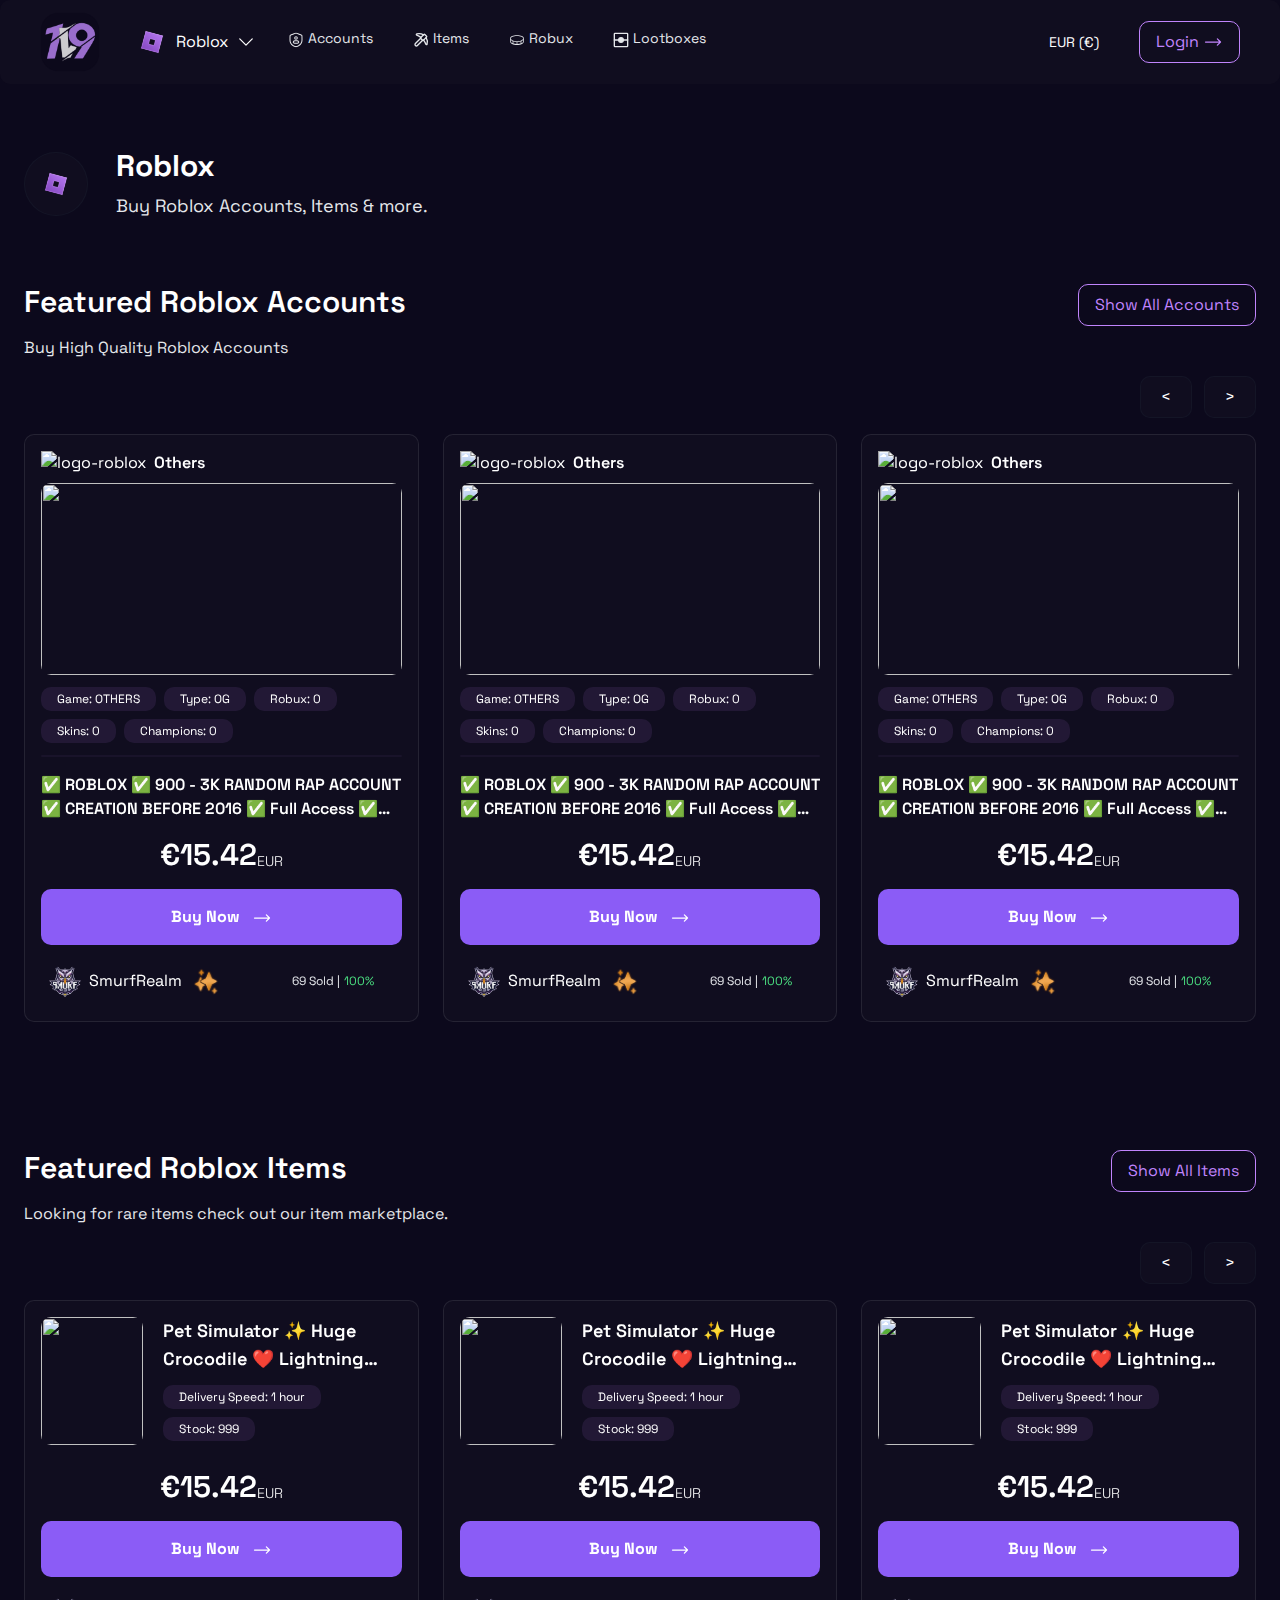
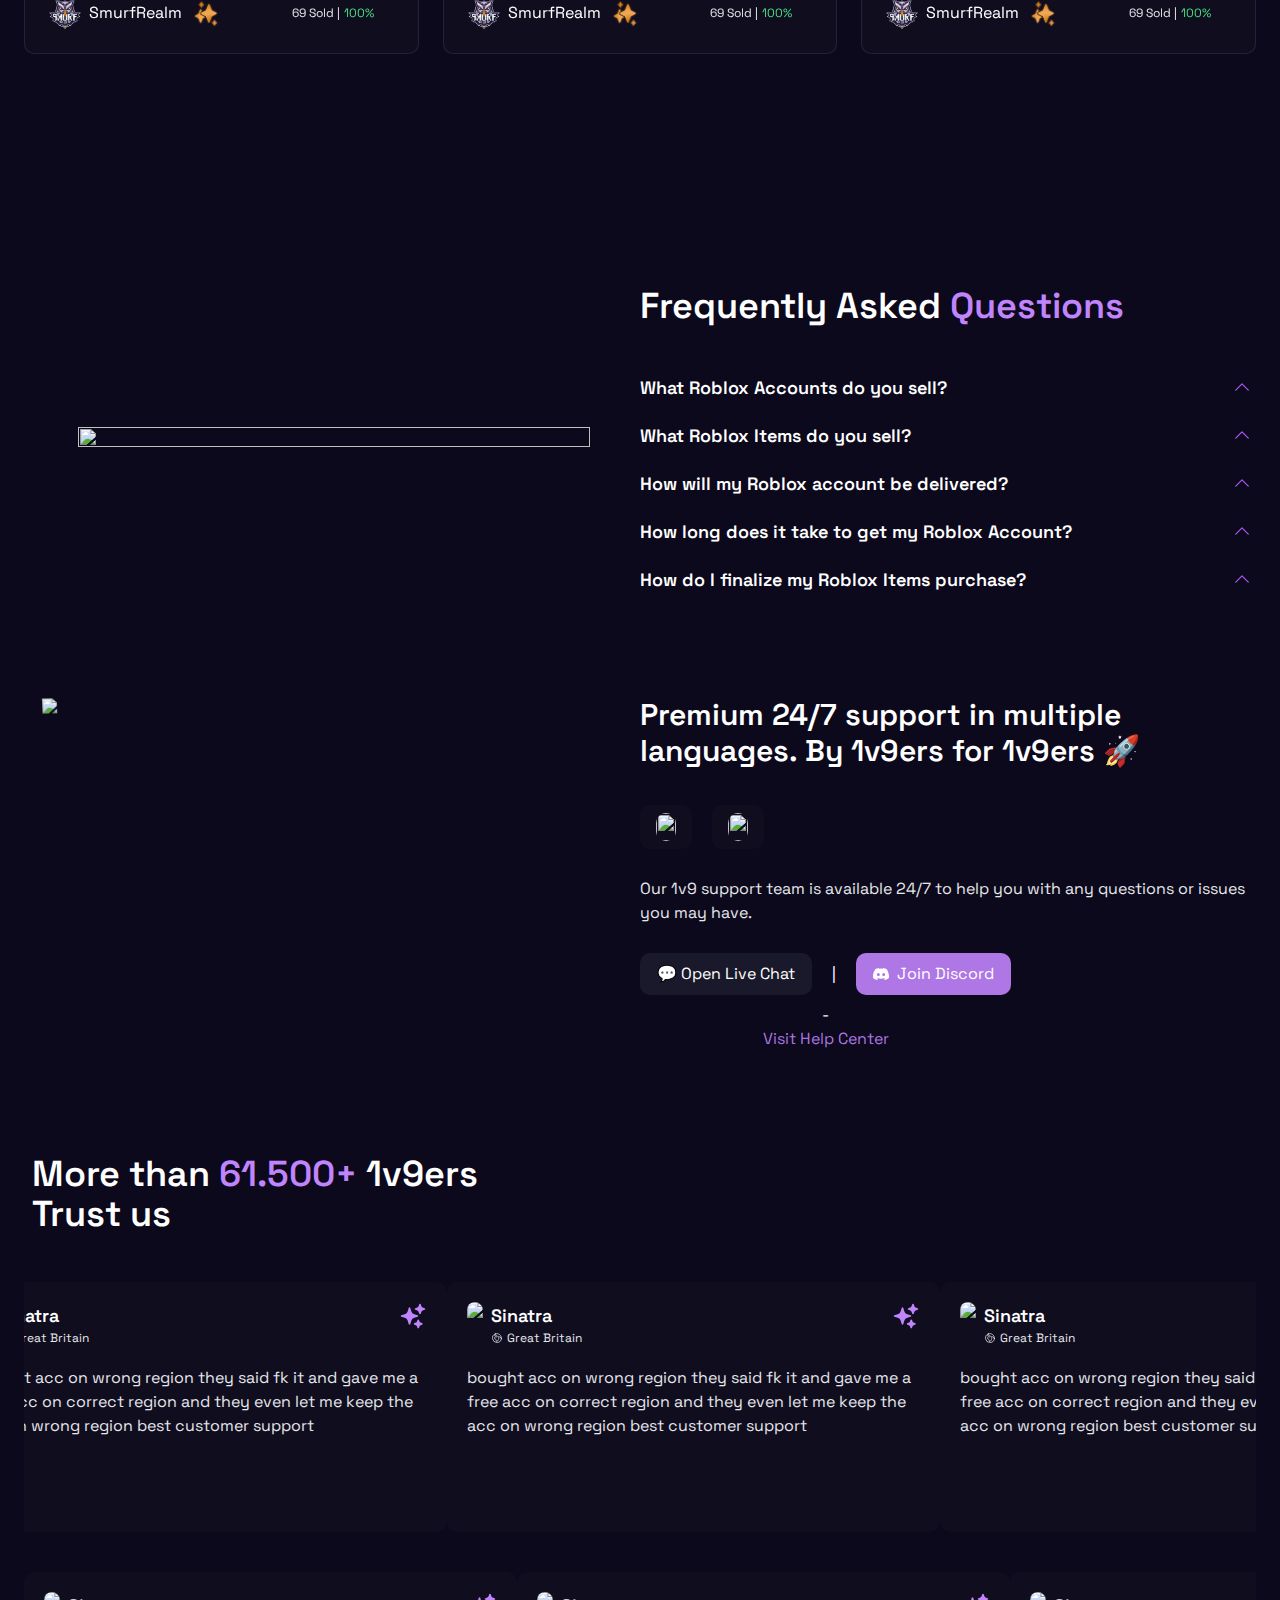
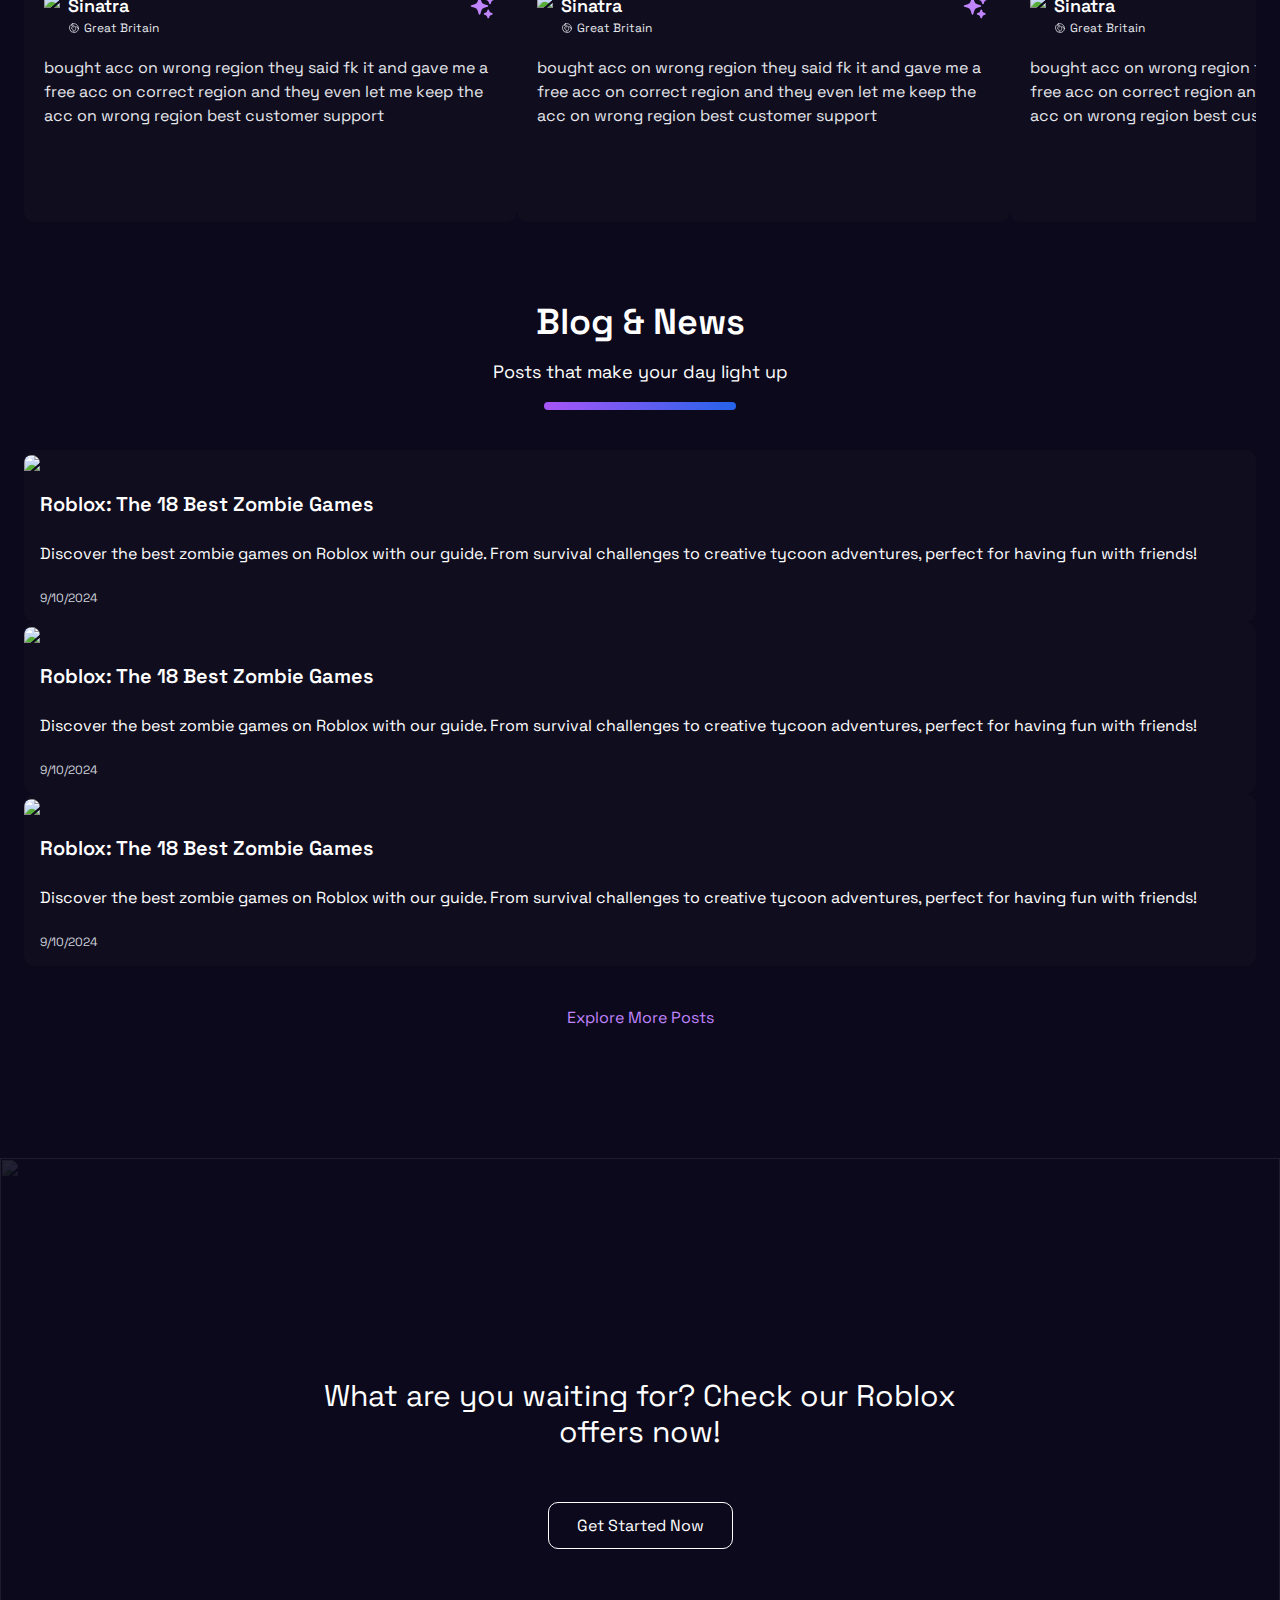
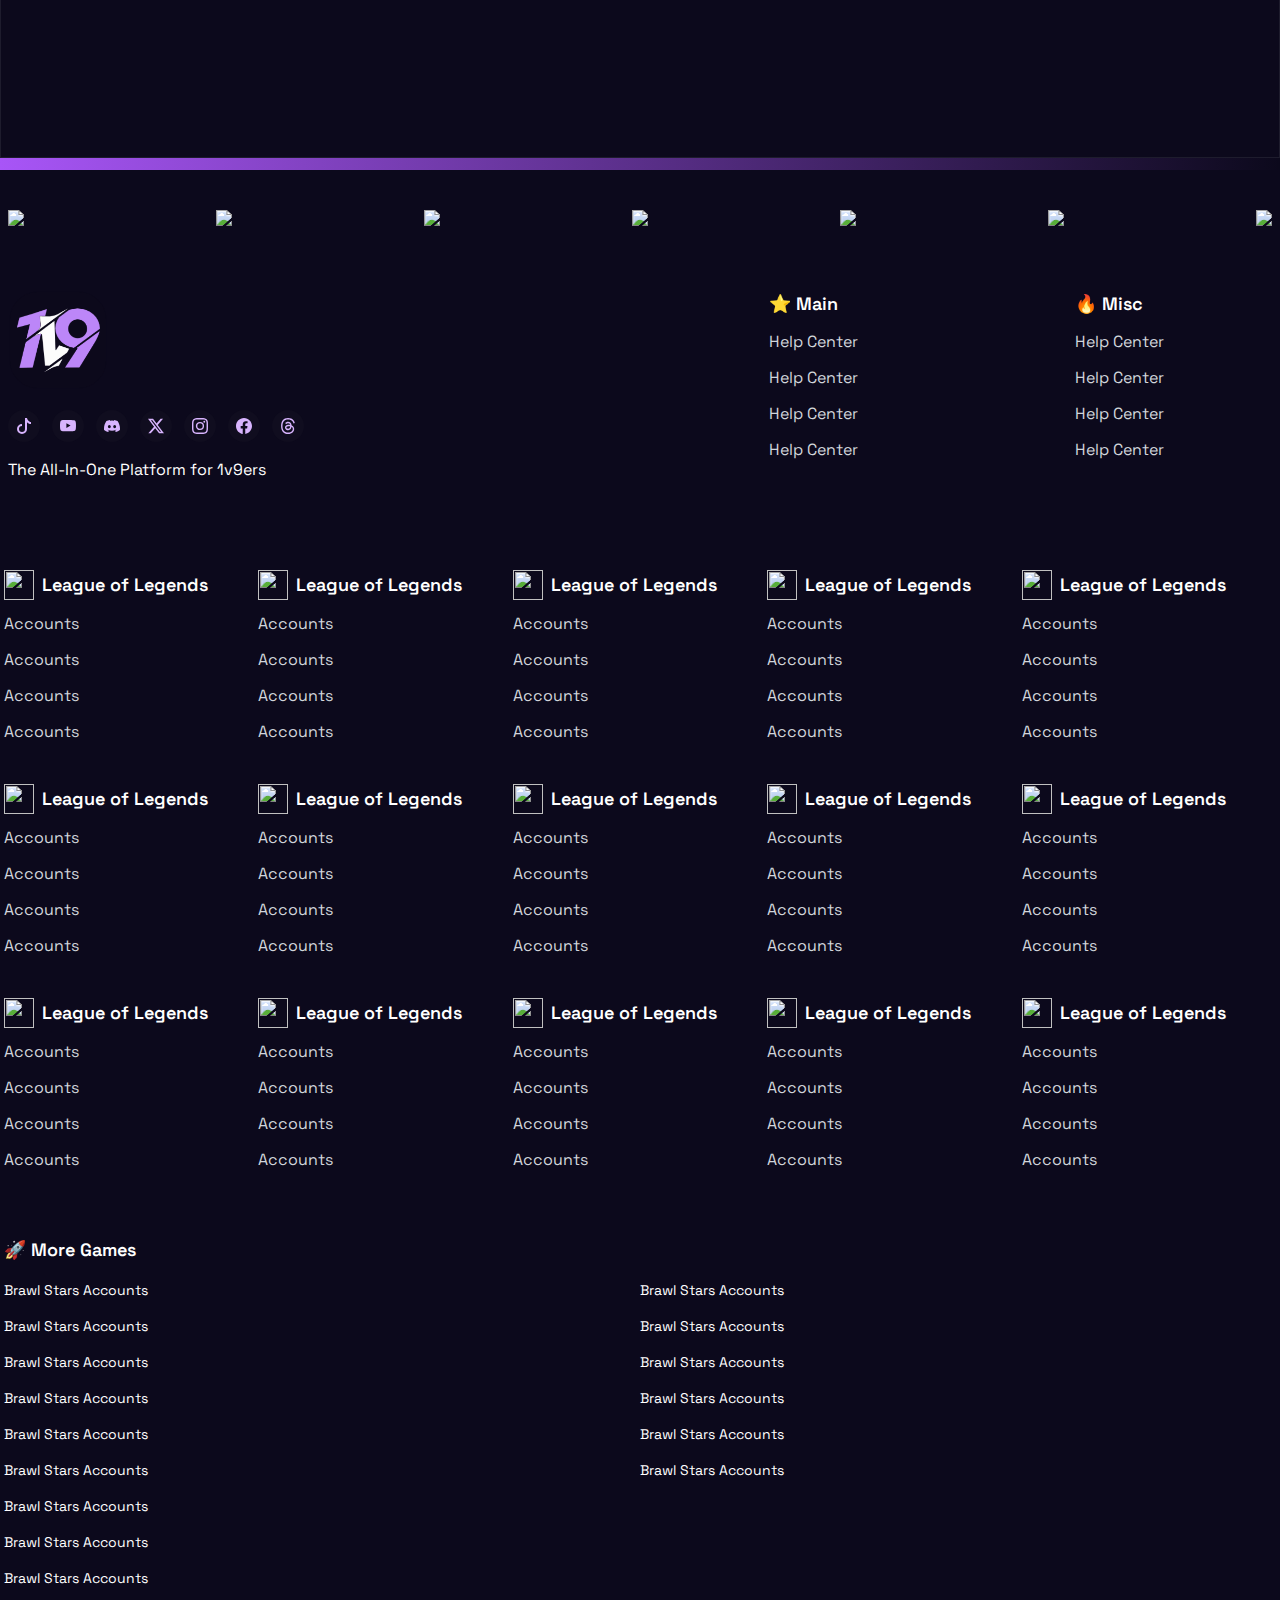
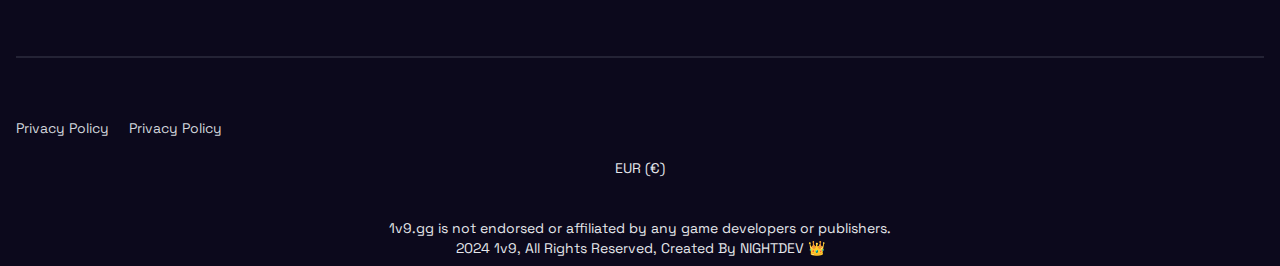
==== commit bf85b83e: "fix animation scroll" ====
--- a/index.html
+++ b/index.html
@@ -988,9 +988,9 @@
                         </div>
                         <div class="max-w-7xl mx-auto overflow-hidden relative">
                             <div class="holderBoxContainer">
-                                <div class="holderBoxCarousel grid pt-10">
+                                <div class="holderBoxCarousel1 grid pt-10">
                                     <!--item -->
-                                    <div class="holderBoxCard g-col-4 bg-card p-5 rounded-20">
+                                    <div class="holderBoxCard1 g-col-4 bg-card p-5 rounded-20">
                                         <div class="d-flex justify-content-between">
                                             <div class="d-flex gap-2 align-center grow">
                                                 <img src="https://images.1v9.gg/73x73.webp" class="rounded-full" />
@@ -1029,7 +1029,7 @@
                                         </div>
                                     </div>
 
-                                    <div class="holderBoxCard g-col-4 bg-card p-5 rounded-20">
+                                    <div class="holderBoxCard1 g-col-4 bg-card p-5 rounded-20">
                                         <div class="d-flex justify-content-between">
                                             <div class="d-flex gap-2 align-center grow">
                                                 <img src="https://images.1v9.gg/73x73.webp" class="rounded-full" />
@@ -1068,7 +1068,7 @@
                                         </div>
                                     </div>
 
-                                    <div class="holderBoxCard g-col-4 bg-card p-5 rounded-20">
+                                    <div class="holderBoxCard1 g-col-4 bg-card p-5 rounded-20">
                                         <div class="d-flex justify-content-between">
                                             <div class="d-flex gap-2 align-center grow">
                                                 <img src="https://images.1v9.gg/73x73.webp" class="rounded-full" />
@@ -1107,7 +1107,7 @@
                                         </div>
                                     </div>
 
-                                    <div class="holderBoxCard g-col-4 bg-card p-5 rounded-20">
+                                    <div class="holderBoxCard1 g-col-4 bg-card p-5 rounded-20">
                                         <div class="d-flex justify-content-between">
                                             <div class="d-flex gap-2 align-center grow">
                                                 <img src="https://images.1v9.gg/73x73.webp" class="rounded-full" />
@@ -1145,6 +1145,82 @@
                                             </p>
                                         </div>
                                     </div>
+                                    <div class="holderBoxCard1 g-col-4 bg-card p-5 rounded-20">
+                                        <div class="d-flex justify-content-between">
+                                            <div class="d-flex gap-2 align-center grow">
+                                                <img src="https://images.1v9.gg/73x73.webp" class="rounded-full" />
+                                                <div>
+                                                    <p class="text-lg font-semibold">
+                                                        Sinatra
+                                                    </p>
+                                                    <p class="text-gray-200 text-xs d-flex gap-1 align-items-center">
+                                                        <svg xmlns="http://www.w3.org/2000/svg" fill="none"
+                                                            viewBox="0 0 24 24" stroke-width="1.5" stroke="currentColor"
+                                                            aria-hidden="true" data-slot="icon" class="w-3 h-3"
+                                                            data-v-9badb5b4="">
+                                                            <path stroke-linecap="round" stroke-linejoin="round"
+                                                                d="m20.893 13.393-1.135-1.135a2.252 2.252 0 0 1-.421-.585l-1.08-2.16a.414.414 0 0 0-.663-.107.827.827 0 0 1-.812.21l-1.273-.363a.89.89 0 0 0-.738 1.595l.587.39c.59.395.674 1.23.172 1.732l-.2.2c-.212.212-.33.498-.33.796v.41c0 .409-.11.809-.32 1.158l-1.315 2.191a2.11 2.11 0 0 1-1.81 1.025 1.055 1.055 0 0 1-1.055-1.055v-1.172c0-.92-.56-1.747-1.414-2.089l-.655-.261a2.25 2.25 0 0 1-1.383-2.46l.007-.042a2.25 2.25 0 0 1 .29-.787l.09-.15a2.25 2.25 0 0 1 2.37-1.048l1.178.236a1.125 1.125 0 0 0 1.302-.795l.208-.73a1.125 1.125 0 0 0-.578-1.315l-.665-.332-.091.091a2.25 2.25 0 0 1-1.591.659h-.18c-.249 0-.487.1-.662.274a.931.931 0 0 1-1.458-1.137l1.411-2.353a2.25 2.25 0 0 0 .286-.76m11.928 9.869A9 9 0 0 0 8.965 3.525m11.928 9.868A9 9 0 1 1 8.965 3.525">
+                                                            </path>
+                                                        </svg>
+                                                        Great Britain
+                                                    </p>
+                                                </div>
+                                            </div>
+                                            <svg xmlns="http://www.w3.org/2000/svg" viewBox="0 0 24 24"
+                                                fill="currentColor" aria-hidden="true" data-slot="icon"
+                                                class="w-7 h-7 text-purple-400" data-v-9badb5b4="">
+                                                <path fill-rule="evenodd"
+                                                    d="M9 4.5a.75.75 0 0 1 .721.544l.813 2.846a3.75 3.75 0 0 0 2.576 2.576l2.846.813a.75.75 0 0 1 0 1.442l-2.846.813a3.75 3.75 0 0 0-2.576 2.576l-.813 2.846a.75.75 0 0 1-1.442 0l-.813-2.846a3.75 3.75 0 0 0-2.576-2.576l-2.846-.813a.75.75 0 0 1 0-1.442l2.846-.813A3.75 3.75 0 0 0 7.466 7.89l.813-2.846A.75.75 0 0 1 9 4.5ZM18 1.5a.75.75 0 0 1 .728.568l.258 1.036c.236.94.97 1.674 1.91 1.91l1.036.258a.75.75 0 0 1 0 1.456l-1.036.258c-.94.236-1.674.97-1.91 1.91l-.258 1.036a.75.75 0 0 1-1.456 0l-.258-1.036a2.625 2.625 0 0 0-1.91-1.91l-1.036-.258a.75.75 0 0 1 0-1.456l1.036-.258a2.625 2.625 0 0 0 1.91-1.91l.258-1.036A.75.75 0 0 1 18 1.5ZM16.5 15a.75.75 0 0 1 .712.513l.394 1.183c.15.447.5.799.948.948l1.183.395a.75.75 0 0 1 0 1.422l-1.183.395c-.447.15-.799.5-.948.948l-.395 1.183a.75.75 0 0 1-1.422 0l-.395-1.183a1.5 1.5 0 0 0-.948-.948l-1.183-.395a.75.75 0 0 1 0-1.422l1.183-.395c.447-.15.799-.5.948-.948l.395-1.183A.75.75 0 0 1 16.5 15Z"
+                                                    clip-rule="evenodd"></path>
+                                            </svg>
+                                        </div>
+                                        <div class="mt-5 grow">
+                                            <p class="text-gray-200 text-md">
+                                                bought acc on wrong region they said fk it and gave me a free acc on
+                                                correct
+                                                region and they even let me keep the acc on wrong region best customer
+                                                support
+                                            </p>
+                                        </div>
+                                    </div>
+                                    <div class="holderBoxCard1 g-col-4 bg-card p-5 rounded-20">
+                                        <div class="d-flex justify-content-between">
+                                            <div class="d-flex gap-2 align-center grow">
+                                                <img src="https://images.1v9.gg/73x73.webp" class="rounded-full" />
+                                                <div>
+                                                    <p class="text-lg font-semibold">
+                                                        Sinatra
+                                                    </p>
+                                                    <p class="text-gray-200 text-xs d-flex gap-1 align-items-center">
+                                                        <svg xmlns="http://www.w3.org/2000/svg" fill="none"
+                                                            viewBox="0 0 24 24" stroke-width="1.5" stroke="currentColor"
+                                                            aria-hidden="true" data-slot="icon" class="w-3 h-3"
+                                                            data-v-9badb5b4="">
+                                                            <path stroke-linecap="round" stroke-linejoin="round"
+                                                                d="m20.893 13.393-1.135-1.135a2.252 2.252 0 0 1-.421-.585l-1.08-2.16a.414.414 0 0 0-.663-.107.827.827 0 0 1-.812.21l-1.273-.363a.89.89 0 0 0-.738 1.595l.587.39c.59.395.674 1.23.172 1.732l-.2.2c-.212.212-.33.498-.33.796v.41c0 .409-.11.809-.32 1.158l-1.315 2.191a2.11 2.11 0 0 1-1.81 1.025 1.055 1.055 0 0 1-1.055-1.055v-1.172c0-.92-.56-1.747-1.414-2.089l-.655-.261a2.25 2.25 0 0 1-1.383-2.46l.007-.042a2.25 2.25 0 0 1 .29-.787l.09-.15a2.25 2.25 0 0 1 2.37-1.048l1.178.236a1.125 1.125 0 0 0 1.302-.795l.208-.73a1.125 1.125 0 0 0-.578-1.315l-.665-.332-.091.091a2.25 2.25 0 0 1-1.591.659h-.18c-.249 0-.487.1-.662.274a.931.931 0 0 1-1.458-1.137l1.411-2.353a2.25 2.25 0 0 0 .286-.76m11.928 9.869A9 9 0 0 0 8.965 3.525m11.928 9.868A9 9 0 1 1 8.965 3.525">
+                                                            </path>
+                                                        </svg>
+                                                        Great Britain
+                                                    </p>
+                                                </div>
+                                            </div>
+                                            <svg xmlns="http://www.w3.org/2000/svg" viewBox="0 0 24 24"
+                                                fill="currentColor" aria-hidden="true" data-slot="icon"
+                                                class="w-7 h-7 text-purple-400" data-v-9badb5b4="">
+                                                <path fill-rule="evenodd"
+                                                    d="M9 4.5a.75.75 0 0 1 .721.544l.813 2.846a3.75 3.75 0 0 0 2.576 2.576l2.846.813a.75.75 0 0 1 0 1.442l-2.846.813a3.75 3.75 0 0 0-2.576 2.576l-.813 2.846a.75.75 0 0 1-1.442 0l-.813-2.846a3.75 3.75 0 0 0-2.576-2.576l-2.846-.813a.75.75 0 0 1 0-1.442l2.846-.813A3.75 3.75 0 0 0 7.466 7.89l.813-2.846A.75.75 0 0 1 9 4.5ZM18 1.5a.75.75 0 0 1 .728.568l.258 1.036c.236.94.97 1.674 1.91 1.91l1.036.258a.75.75 0 0 1 0 1.456l-1.036.258c-.94.236-1.674.97-1.91 1.91l-.258 1.036a.75.75 0 0 1-1.456 0l-.258-1.036a2.625 2.625 0 0 0-1.91-1.91l-1.036-.258a.75.75 0 0 1 0-1.456l1.036-.258a2.625 2.625 0 0 0 1.91-1.91l.258-1.036A.75.75 0 0 1 18 1.5ZM16.5 15a.75.75 0 0 1 .712.513l.394 1.183c.15.447.5.799.948.948l1.183.395a.75.75 0 0 1 0 1.422l-1.183.395c-.447.15-.799.5-.948.948l-.395 1.183a.75.75 0 0 1-1.422 0l-.395-1.183a1.5 1.5 0 0 0-.948-.948l-1.183-.395a.75.75 0 0 1 0-1.422l1.183-.395c.447-.15.799-.5.948-.948l.395-1.183A.75.75 0 0 1 16.5 15Z"
+                                                    clip-rule="evenodd"></path>
+                                            </svg>
+                                        </div>
+                                        <div class="mt-5 grow">
+                                            <p class="text-gray-200 text-md">
+                                                bought acc on wrong region they said fk it and gave me a free acc on
+                                                correct
+                                                region and they even let me keep the acc on wrong region best customer
+                                                support
+                                            </p>
+                                        </div>
+                                    </div>
                                     <!--item-->
                                 </div>
                             </div>
